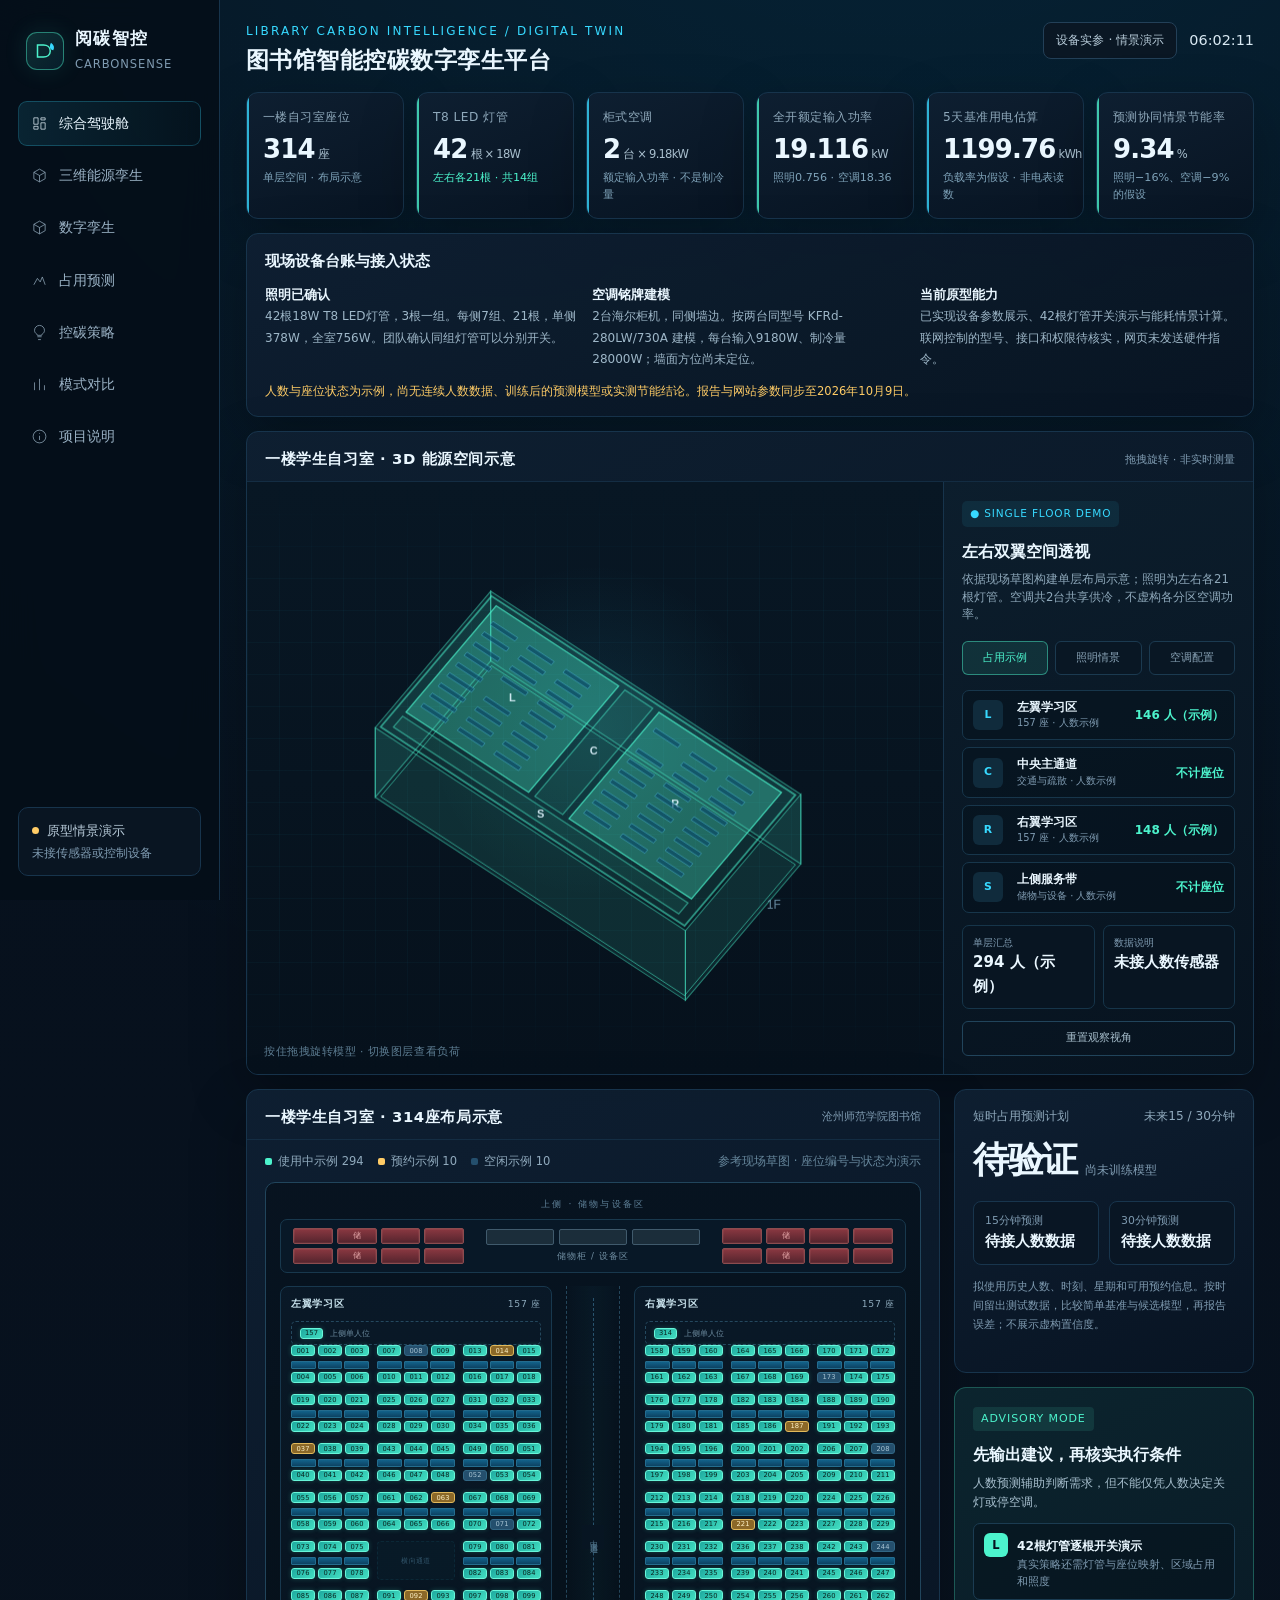
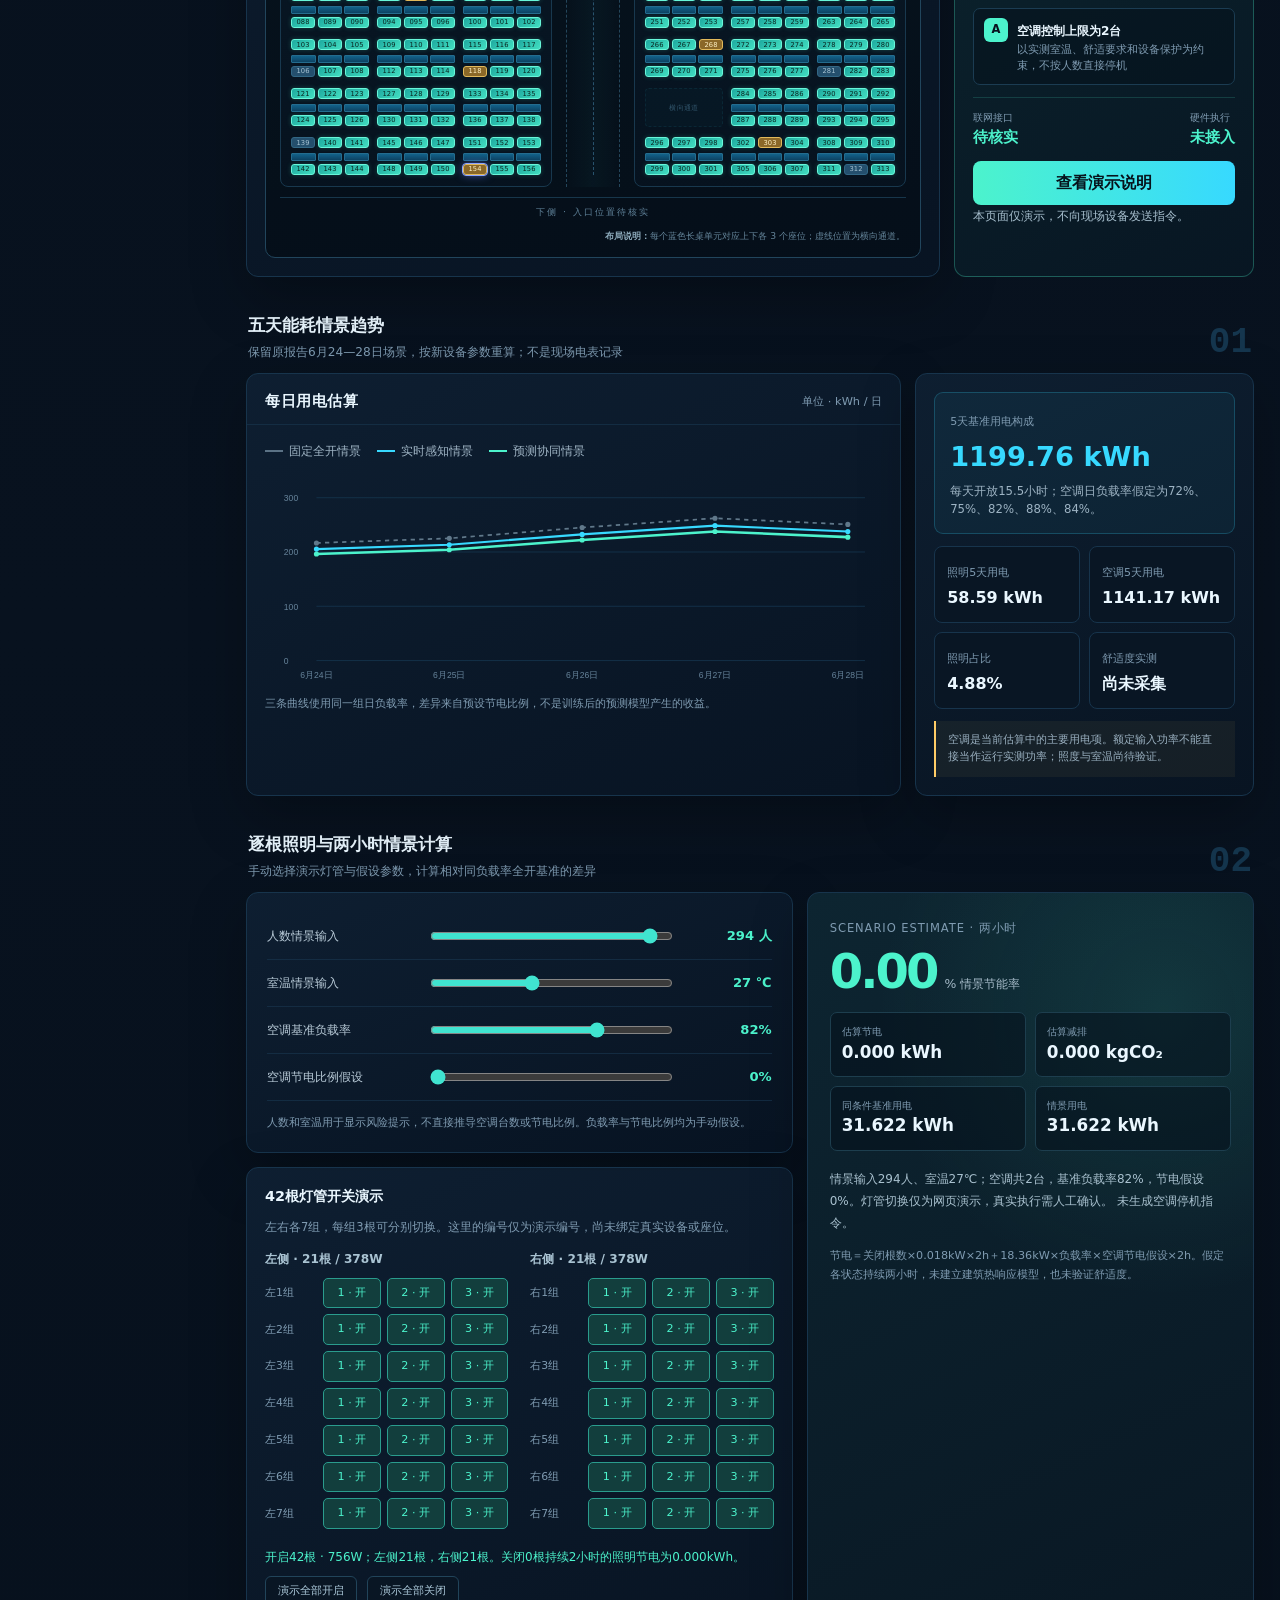
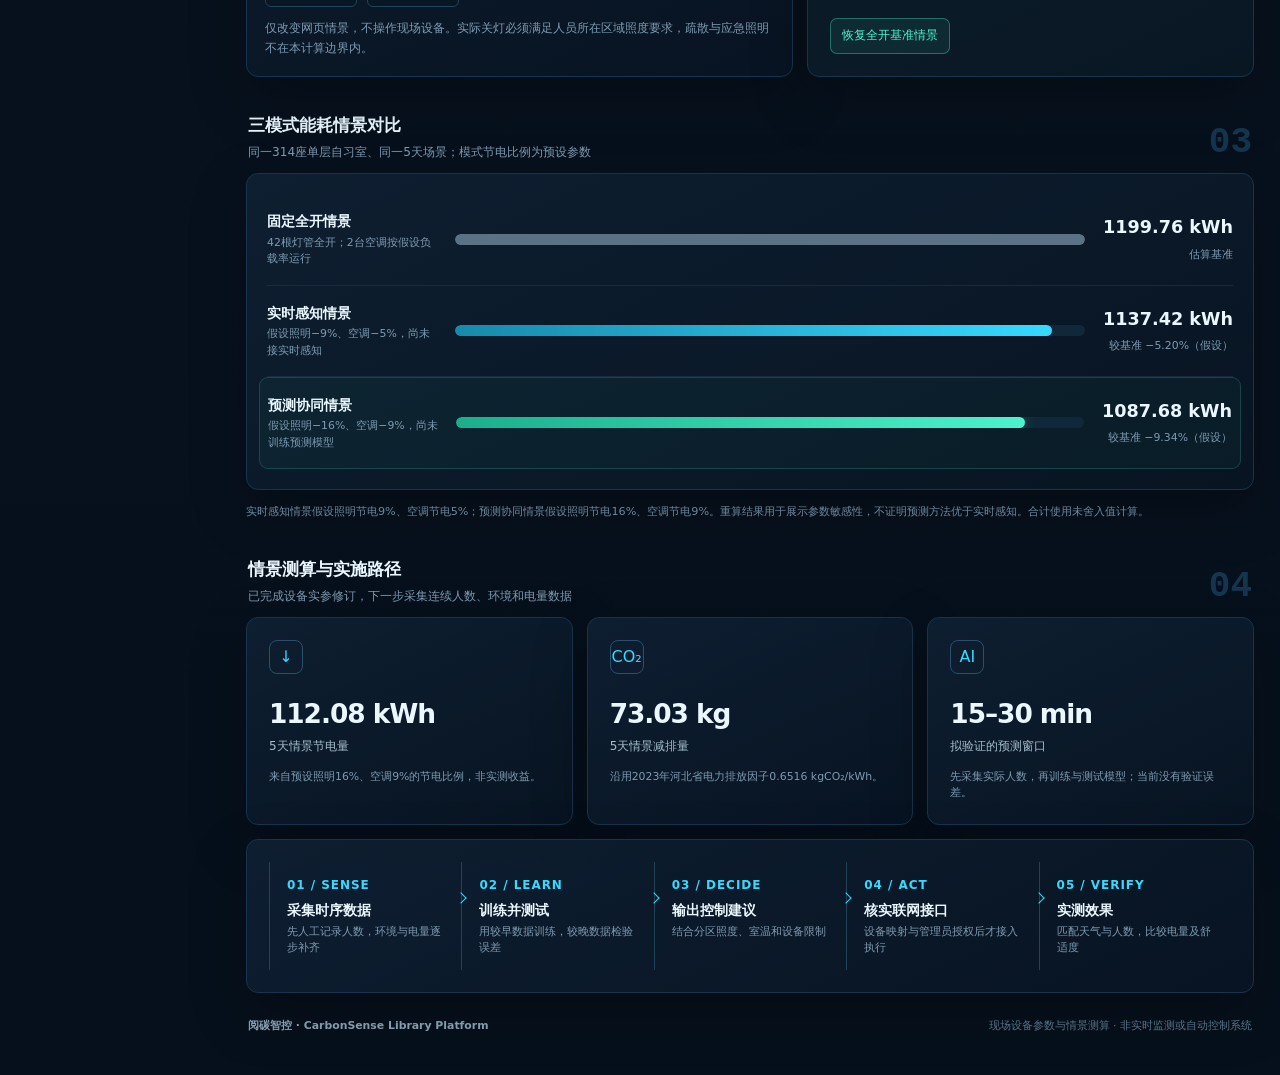
==== index.html @ 80e5a71e "Sync verified equipment facts and honest scenario calculations; remove UI source banners" ====
<!doctype html>
<html lang="zh-CN">
<head>
  <meta charset="utf-8">
  <meta name="viewport" content="width=device-width, initial-scale=1">
  <meta name="theme-color" content="#07111e">
  <meta name="description" content="阅碳智控：基于占用预测的图书馆智能控碳数字孪生平台。">
  <link rel="icon" type="image/svg+xml" href="data:image/svg+xml,%3Csvg xmlns='http://www.w3.org/2000/svg' viewBox='0 0 64 64'%3E%3Crect width='64' height='64' rx='14' fill='%2307111e'/%3E%3Cpath d='M18 43V22h10c7 0 12 4 12 10s-5 11-12 11H18Zm7-7h3c3 0 5-2 5-4s-2-4-5-4h-3v8Z' fill='%234cf3cc'/%3E%3Cpath d='M41 17c7 4 9 9 6 15-5-1-9-5-6-15Z' fill='%2300b8ff'/%3E%3C/svg%3E">
  <title>阅碳智控 · 图书馆智能控碳数字孪生平台</title>
  <style>
    :root{--bg:#06101c;--panel:#0b1726;--panel2:#0d1d2f;--line:#17344c;--muted:#7f9bb1;--text:#eaf7ff;--cyan:#37d9ff;--mint:#4cf3cc;--amber:#ffcc66;--danger:#ff7889;--shadow:0 20px 55px rgba(0,0,0,.26)}
    *{box-sizing:border-box}html{scroll-behavior:smooth}body{margin:0;background:radial-gradient(circle at 70% -10%,rgba(0,184,255,.13),transparent 32%),linear-gradient(180deg,#06101c,#08121f 52%,#06101c);color:var(--text);font:16px/1.5 Inter,"Microsoft YaHei UI","PingFang SC",system-ui,sans-serif;min-height:100vh}button{font:inherit}.shell{display:grid;grid-template-columns:220px 1fr;min-height:100vh}.sidebar{position:sticky;top:0;height:100vh;padding:26px 18px;border-right:1px solid var(--line);background:rgba(5,14,25,.88);backdrop-filter:blur(18px);z-index:5}.brand{display:flex;align-items:center;gap:11px;padding:0 8px 26px}.brand-mark{width:38px;height:38px;display:grid;place-items:center;border:1px solid rgba(76,243,204,.45);border-radius:11px;background:linear-gradient(135deg,rgba(76,243,204,.14),rgba(55,217,255,.08));box-shadow:0 0 24px rgba(76,243,204,.1)}.brand-mark svg{width:24px}.brand strong{display:block;font-size:1.05rem;letter-spacing:.08em}.brand small{color:var(--muted);font-size:.72rem;letter-spacing:.08em}.nav{display:grid;gap:7px}.nav a{display:flex;align-items:center;gap:11px;padding:11px 12px;border-radius:9px;color:#9bb3c6;text-decoration:none;font-size:.88rem;border:1px solid transparent}.nav a:hover,.nav a.active{color:var(--text);border-color:rgba(55,217,255,.24);background:linear-gradient(90deg,rgba(55,217,255,.11),rgba(55,217,255,.02))}.nav svg{width:17px;height:17px}.side-foot{position:absolute;left:18px;right:18px;bottom:24px;padding:13px;border:1px solid var(--line);border-radius:10px;background:#091522}.status-line{display:flex;align-items:center;gap:8px;color:#b9ccda;font-size:.8rem}.dot{width:7px;height:7px;border-radius:50%;background:var(--mint);box-shadow:0 0 12px var(--mint)}.side-foot small{display:block;color:var(--muted);font-size:.72rem;margin-top:5px}.main{min-width:0;padding:22px 26px 40px}.topbar{display:flex;justify-content:space-between;align-items:flex-start;gap:20px;margin-bottom:18px}.eyebrow{margin:0 0 5px;color:var(--cyan);font-size:.75rem;text-transform:uppercase;letter-spacing:.18em}.topbar h1{font-size:1.45rem;line-height:1.25;margin:0;font-weight:700;letter-spacing:.02em}.top-actions{display:flex;align-items:center;gap:12px}.sim-badge{padding:8px 12px;border:1px solid #234058;border-radius:8px;color:#b7cbd9;font-size:.78rem;background:#0a1724}.clock{font-variant-numeric:tabular-nums;font-size:.9rem;color:#d9e9f3}.kpis{display:grid;grid-template-columns:repeat(6,minmax(130px,1fr));gap:12px;margin-bottom:14px}.card{position:relative;border:1px solid var(--line);background:linear-gradient(155deg,rgba(14,31,49,.98),rgba(8,20,34,.98));border-radius:12px;box-shadow:var(--shadow);overflow:hidden}.kpi{padding:15px 16px 14px;min-height:104px}.kpi:before{content:"";position:absolute;inset:0 auto 0 0;width:2px;background:var(--cyan);opacity:.8}.kpi:nth-child(2n):before{background:var(--mint)}.kpi-label{font-size:.76rem;color:#8fa9bb;letter-spacing:.04em}.kpi-value{font-size:1.62rem;font-weight:700;letter-spacing:-.03em;margin:4px 0 1px;font-variant-numeric:tabular-nums}.kpi-value small{font-size:.72rem;color:#a9bfce;font-weight:500;margin-left:3px}.kpi-trend{font-size:.7rem;color:var(--mint)}.kpi-trend.neutral{color:#7fa3b9}.grid-main{display:grid;grid-template-columns:minmax(0,1.75fr) minmax(300px,.7fr);gap:14px}.panel-head{display:flex;justify-content:space-between;align-items:center;padding:16px 18px 11px;border-bottom:1px solid rgba(23,52,76,.72)}.panel-head h2{font-size:.93rem;margin:0;letter-spacing:.04em}.panel-head span{font-size:.71rem;color:var(--muted)}.twin{min-height:505px}.room-meta{display:flex;gap:14px;padding:13px 18px 2px;color:#90aabd;font-size:.72rem}.legend{display:flex;align-items:center;gap:6px}.legend i{width:7px;height:7px;border-radius:2px;background:var(--mint)}.legend.free i{background:#244f6d}.legend.reserved i{background:var(--amber)}.room{margin:12px 18px 18px;padding:17px;border:1px solid #1b3b55;border-radius:10px;background:linear-gradient(180deg,rgba(6,16,28,.84),rgba(8,23,37,.88));position:relative}.room:after{content:"中央通道";position:absolute;top:50%;left:50%;transform:translate(-50%,-50%) rotate(90deg);font-size:.59rem;letter-spacing:.25em;color:#40627a;background:#07131f;padding:6px 4px}.seats{display:grid;grid-template-columns:repeat(22,minmax(6px,1fr));gap:7px 6px}.seat{aspect-ratio:1.45;border-radius:2px;background:#244f6d;border:1px solid #326785}.seat.occupied{background:linear-gradient(135deg,#26c9ba,#4cf3cc);border-color:#65ffe0;box-shadow:0 0 7px rgba(76,243,204,.3)}.seat.reserved{background:#8b6828;border-color:#e1b95b}.forecast{display:grid;gap:14px}.forecast .card{box-shadow:none}.forecast-block{padding:17px 18px}.forecast-label{display:flex;justify-content:space-between;color:#90aabd;font-size:.76rem}.forecast-value{display:flex;align-items:end;gap:8px;margin:8px 0 14px}.forecast-value strong{font-size:2.25rem;letter-spacing:-.04em}.forecast-value span{color:var(--muted);font-size:.72rem;margin-bottom:8px}.forecast-row{display:grid;grid-template-columns:1fr 1fr;gap:10px}.mini{padding:11px;border-radius:8px;background:#091624;border:1px solid #18354d}.mini small{display:block;color:var(--muted);font-size:.68rem}.mini strong{font-size:1.1rem}.confidence{height:5px;background:#173249;border-radius:20px;overflow:hidden;margin-top:7px}.confidence i{display:block;width:92%;height:100%;background:linear-gradient(90deg,var(--cyan),var(--mint))}.strategy{padding:17px 18px;border-color:rgba(76,243,204,.28);background:linear-gradient(150deg,rgba(12,38,47,.96),rgba(8,23,35,.96))}.strategy-tag{display:inline-flex;padding:4px 8px;border-radius:4px;background:rgba(76,243,204,.1);color:var(--mint);font-size:.69rem;letter-spacing:.08em}.strategy h3{font-size:1.02rem;margin:12px 0 6px}.strategy p{font-size:.78rem;color:#a7bfce;margin:0 0 12px}.actions{display:grid;gap:8px}.action{display:flex;gap:9px;align-items:flex-start;padding:9px 10px;border:1px solid #1b3c52;border-radius:7px;background:rgba(4,16,27,.5)}.action b{font-size:.76rem}.action small{display:block;color:var(--muted);font-size:.68rem}.action-icon{display:grid;place-items:center;flex:0 0 24px;height:24px;border-radius:6px;color:#07111e;background:var(--mint);font-size:.72rem;font-weight:800}.saving{display:flex;justify-content:space-between;margin-top:12px;padding-top:12px;border-top:1px solid rgba(76,243,204,.16)}.saving div span{display:block;color:var(--muted);font-size:.65rem}.saving strong{font-size:.95rem;color:var(--mint)}.demo-btn{width:100%;margin-top:12px;padding:10px 12px;border:0;border-radius:8px;color:#06131c;font-weight:700;background:linear-gradient(90deg,var(--mint),var(--cyan));cursor:pointer}.demo-btn:hover{filter:brightness(1.08)}.pulse{animation:pulse 1s ease}@keyframes pulse{50%{box-shadow:0 0 30px rgba(76,243,204,.28)}}@media(max-width:1180px){.kpis{grid-template-columns:repeat(3,1fr)}.grid-main{grid-template-columns:1fr}.forecast{grid-template-columns:1fr 1fr}.forecast .strategy{grid-column:1/-1}}@media(max-width:760px){.shell{display:block}.sidebar{position:static;height:auto;padding:16px;border-right:0;border-bottom:1px solid var(--line)}.brand{padding-bottom:12px}.nav{display:flex;overflow:auto;scrollbar-width:none}.nav::-webkit-scrollbar{display:none}.nav a{white-space:nowrap}.side-foot{display:none}.main{padding:18px 14px 30px}.topbar{display:block}.top-actions{margin-top:12px}.kpis{grid-template-columns:repeat(2,1fr)}.grid-main{display:block}.forecast{margin-top:14px;display:grid;grid-template-columns:1fr}.forecast .strategy{grid-column:auto}.room{padding:10px;margin-inline:12px}.seats{gap:5px 4px}.seat{border-radius:1px}.topbar h1{font-size:1.15rem}.kpi-value{font-size:1.38rem}}
    .section{scroll-margin-top:18px;margin-top:14px}.section-title{display:flex;justify-content:space-between;align-items:end;gap:20px;padding:22px 2px 12px}.section-title h2{margin:0;font-size:1.08rem}.section-title p{margin:4px 0 0;color:var(--muted);font-size:.76rem}.section-index{font:700 2.25rem/1 ui-monospace,SFMono-Regular,Consolas,monospace;color:#15364e}
    .analytics{display:grid;grid-template-columns:minmax(0,1.45fr) minmax(300px,.75fr);gap:14px}.chart-card{min-height:360px}.chart-wrap{padding:18px}.chart-legend{display:flex;flex-wrap:wrap;gap:16px;margin-bottom:12px;color:#9fb4c4;font-size:.72rem}.chart-legend span{display:flex;align-items:center;gap:6px}.chart-legend i{width:18px;height:2px;background:#5b7285}.chart-legend .l2{background:var(--cyan)}.chart-legend .l3{background:var(--mint)}.energy-chart{width:100%;height:auto;display:block}.energy-chart text{font:10px Inter,"Microsoft YaHei UI",sans-serif;fill:#66839a}.energy-chart .grid{stroke:#15344d;stroke-width:1}.energy-chart .baseline{fill:none;stroke:#60788a;stroke-width:2;stroke-dasharray:5 5}.energy-chart .realtime{fill:none;stroke:var(--cyan);stroke-width:2.5}.energy-chart .predictive{fill:none;stroke:var(--mint);stroke-width:3}.energy-chart .area{fill:url(#areaGradient)}
    .insights{padding:18px;display:grid;gap:12px}.insight-top{padding:15px;border:1px solid rgba(55,217,255,.22);border-radius:9px;background:rgba(55,217,255,.055)}.insight-top small,.metric-stack small{color:var(--muted);font-size:.69rem}.insight-top strong{display:block;margin:5px 0;font-size:1.7rem;color:var(--cyan)}.insight-top p{margin:0;color:#9eb4c4;font-size:.73rem}.metric-stack{display:grid;grid-template-columns:1fr 1fr;gap:9px}.metric-stack div{padding:12px;border:1px solid var(--line);border-radius:8px;background:#091624}.metric-stack strong{display:block;font-size:1rem;margin-top:3px}.note{padding:11px 12px;border-left:2px solid var(--amber);color:#99afbf;background:rgba(255,204,102,.05);font-size:.7rem}
    .sim-layout{display:grid;grid-template-columns:minmax(0,1.1fr) minmax(290px,.9fr);gap:14px}.controls{padding:20px}.control{display:grid;grid-template-columns:145px 1fr 70px;align-items:center;gap:16px;padding:13px 0;border-bottom:1px solid rgba(23,52,76,.7)}.control:last-child{border-bottom:0}.control label{font-size:.78rem;color:#b8cad7}.control output{text-align:right;color:var(--mint);font-weight:700;font-size:.82rem;font-variant-numeric:tabular-nums}.control input[type=range]{width:100%;accent-color:#40e4d0}.sim-result{padding:22px;display:flex;flex-direction:column;justify-content:space-between;background:radial-gradient(circle at 80% 15%,rgba(76,243,204,.1),transparent 38%),linear-gradient(155deg,#0d2531,#091723)}.sim-result .label{font-size:.72rem;color:var(--muted);letter-spacing:.08em}.sim-score{display:flex;align-items:baseline;gap:8px;margin:8px 0}.sim-score strong{font-size:3.15rem;line-height:1;color:var(--mint);letter-spacing:-.06em}.sim-score span{color:#a6bbc9;font-size:.78rem}.result-grid{display:grid;grid-template-columns:1fr 1fr;gap:9px;margin:17px 0}.result-grid div{padding:11px;border-radius:7px;background:rgba(4,15,26,.55);border:1px solid #1d3e4e}.result-grid small{display:block;color:var(--muted);font-size:.65rem}.result-grid b{font-size:1.05rem}.sim-advice{font-size:.75rem;color:#a9c1cf;margin:0}.scenario-btn{align-self:flex-start;border:1px solid rgba(76,243,204,.35);color:var(--mint);background:rgba(76,243,204,.07);border-radius:7px;padding:8px 11px;cursor:pointer;font-size:.74rem}.scenario-btn:hover{background:rgba(76,243,204,.13)}
    .compare-card{padding:20px}.mode{display:grid;grid-template-columns:170px 1fr 130px;align-items:center;gap:18px;padding:17px 0;border-bottom:1px solid rgba(23,52,76,.72)}.mode:last-child{border-bottom:0}.mode h3{margin:0;font-size:.86rem}.mode p{margin:3px 0 0;color:var(--muted);font-size:.68rem}.bar{height:11px;border-radius:20px;background:#10283a;overflow:hidden}.bar i{display:block;height:100%;border-radius:inherit;background:#5b7285}.mode:nth-child(2) .bar i{background:linear-gradient(90deg,#178aab,var(--cyan))}.mode:nth-child(3) .bar i{background:linear-gradient(90deg,#1bae8d,var(--mint));box-shadow:0 0 14px rgba(76,243,204,.25)}.mode-value{text-align:right;font-variant-numeric:tabular-nums}.mode-value strong{display:block;font-size:1.1rem}.mode-value span{color:var(--muted);font-size:.68rem}.mode.best{margin-inline:-8px;padding-inline:8px;border:1px solid rgba(76,243,204,.18);border-radius:9px;background:rgba(76,243,204,.035)}.best-tag{color:var(--mint)!important}
    .impact{display:grid;grid-template-columns:repeat(3,1fr);gap:14px}.impact-card{padding:22px;min-height:166px}.impact-icon{width:34px;height:34px;border:1px solid #28506a;border-radius:8px;display:grid;place-items:center;color:var(--cyan);margin-bottom:20px}.impact-card strong{display:block;font-size:1.65rem;letter-spacing:-.04em}.impact-card span{display:block;margin-top:3px;color:#a6bdcc;font-size:.75rem}.impact-card p{margin:14px 0 0;color:var(--muted);font-size:.68rem}.flow{display:grid;grid-template-columns:repeat(5,1fr);gap:0;padding:22px}.flow-step{position:relative;padding:14px 17px;border-left:1px solid #21435a}.flow-step:after{content:"";position:absolute;right:-4px;top:32px;width:7px;height:7px;border-top:1px solid var(--cyan);border-right:1px solid var(--cyan);transform:rotate(45deg);z-index:2}.flow-step:last-child:after{display:none}.flow-step b{display:block;font-size:.75rem;color:var(--cyan);letter-spacing:.08em}.flow-step strong{display:block;margin:6px 0 4px;font-size:.86rem}.flow-step p{margin:0;color:var(--muted);font-size:.67rem}.footer{display:flex;justify-content:space-between;gap:20px;padding:25px 2px 0;color:#607c91;font-size:.68rem}.footer strong{color:#8fa9bb}
    @media(max-width:1180px){.analytics{grid-template-columns:1fr}.sim-layout{grid-template-columns:1fr}.impact{grid-template-columns:1fr 1fr}.flow{grid-template-columns:1fr 1fr 1fr}.flow-step:after{display:none}}
    @media(max-width:760px){.analytics,.sim-layout{display:block}.analytics>*+*,.sim-layout>*+*{margin-top:14px}.control{grid-template-columns:1fr 62px;gap:7px}.control input{grid-column:1/-1;grid-row:2}.mode{grid-template-columns:1fr}.mode-value{text-align:left}.impact{grid-template-columns:1fr}.flow{grid-template-columns:1fr;padding:8px 18px}.flow-step{border-left:0;border-bottom:1px solid var(--line)}.section-title{align-items:flex-start}.section-index{font-size:1.7rem}.footer{display:block}.footer span{display:block;margin-top:6px}}
    .building3d{scroll-margin-top:18px;margin-bottom:14px}.building-layout{display:grid;grid-template-columns:minmax(0,1.55fr) minmax(310px,.68fr);min-height:470px}.canvas-wrap{position:relative;min-height:470px;background:radial-gradient(circle at 50% 42%,rgba(55,217,255,.1),transparent 34%),linear-gradient(180deg,#081724,#06111c);overflow:hidden}.canvas-wrap:before{content:"";position:absolute;inset:0;background-image:linear-gradient(rgba(55,217,255,.035) 1px,transparent 1px),linear-gradient(90deg,rgba(55,217,255,.035) 1px,transparent 1px);background-size:32px 32px;mask-image:linear-gradient(to bottom,transparent,black 20%,black 80%,transparent)}#buildingCanvas{position:absolute;inset:0;width:100%;height:100%;cursor:grab;touch-action:none}#buildingCanvas:active{cursor:grabbing}.canvas-hint{position:absolute;left:17px;bottom:14px;color:#5e7e93;font-size:.66rem;letter-spacing:.05em}.twin-side{padding:18px;border-left:1px solid var(--line);background:linear-gradient(160deg,rgba(12,30,45,.96),rgba(7,19,31,.96))}.upstream-tag{display:inline-flex;align-items:center;gap:7px;padding:5px 8px;border-radius:5px;background:rgba(55,217,255,.08);color:var(--cyan);font-size:.66rem;letter-spacing:.08em}.twin-side h3{margin:13px 0 6px;font-size:1.03rem}.twin-side>p{margin:0 0 17px;color:#8ea8ba;font-size:.73rem}.layer-tabs{display:grid;grid-template-columns:repeat(3,1fr);gap:7px}.layer-btn{padding:8px 4px;border:1px solid #1b3a50;border-radius:6px;background:#091724;color:#88a2b5;cursor:pointer;font-size:.68rem}.layer-btn.active{border-color:rgba(76,243,204,.46);background:rgba(76,243,204,.1);color:var(--mint)}.zone-list{display:grid;gap:7px;margin-top:15px}.zone{display:grid;grid-template-columns:35px 1fr auto;align-items:center;gap:9px;padding:8px 10px;border:1px solid #17364b;border-radius:7px;background:rgba(4,15,25,.42)}.zone-code{display:grid;place-items:center;width:30px;height:30px;border-radius:6px;background:#102b3c;color:var(--cyan);font-size:.68rem;font-weight:800}.zone b{display:block;font-size:.73rem}.zone small{display:block;color:var(--muted);font-size:.62rem}.zone-value{color:var(--mint);font-size:.75rem;font-weight:700}.twin-summary{display:grid;grid-template-columns:1fr 1fr;gap:8px;margin-top:12px}.twin-summary div{padding:10px;border-radius:7px;background:#081522;border:1px solid #16354a}.twin-summary small{display:block;color:var(--muted);font-size:.61rem}.twin-summary strong{font-size:.94rem}.view-reset{width:100%;margin-top:12px;padding:8px;border:1px solid #21445b;border-radius:6px;background:transparent;color:#a6bdcb;cursor:pointer;font-size:.68rem}.view-reset:hover{border-color:var(--cyan);color:var(--cyan)}
    @media(max-width:980px){.building-layout{grid-template-columns:1fr}.twin-side{border-left:0;border-top:1px solid var(--line)}.canvas-wrap{min-height:390px}}
    @media(max-width:760px){.source-note{display:block}.source-note a{display:block;margin-top:5px}.canvas-wrap{min-height:300px}.layer-tabs{grid-template-columns:repeat(3,1fr)}.building-layout{min-height:0}.twin-side{padding:15px}.zone{padding:7px 9px}}
    .twin{min-height:720px}.room-meta{flex-wrap:wrap;align-items:center}.layout-source{margin-left:auto;color:#66869b}.room.floor-plan{margin-top:10px;padding:14px;overflow-x:auto;background:linear-gradient(180deg,rgba(7,19,31,.96),rgba(5,15,25,.98));border-color:#21455c}.room.floor-plan:after{content:none}.plan-shell{min-width:620px}.plan-north,.plan-south{text-align:center;color:#5f8198;font-size:.58rem;letter-spacing:.22em}.service-strip{display:grid;grid-template-columns:1fr 1.25fr 1fr;gap:22px;align-items:center;margin:8px 0 13px;padding:8px 12px;border:1px solid #18384d;border-radius:7px;background:rgba(9,27,42,.72)}.locker-bank{display:grid;grid-template-columns:repeat(4,1fr);gap:4px}.locker{height:16px;border:1px solid #8b4c4f;border-radius:2px;background:linear-gradient(180deg,#8a3841,#54242d);box-shadow:inset 0 0 0 1px rgba(255,157,157,.08)}.locker:nth-child(2),.locker:nth-child(6){position:relative}.locker:nth-child(2):after,.locker:nth-child(6):after{content:"储";position:absolute;inset:0;display:grid;place-items:center;color:#e6a7a9;font-size:.48rem}.service-core{display:grid;grid-template-columns:repeat(3,1fr);gap:5px}.service-core span{height:16px;border:1px solid #405a6c;border-radius:2px;background:#1b2d3a}.service-label{grid-column:1/-1;text-align:center;color:#718fa3;font-size:.54rem;letter-spacing:.12em}.seat-plan{display:grid;grid-template-columns:minmax(0,1fr) 54px minmax(0,1fr);gap:14px;align-items:stretch}.wing{padding:10px;border:1px solid #18384e;border-radius:8px;background:linear-gradient(180deg,rgba(10,27,42,.72),rgba(7,20,33,.72))}.wing-label{display:flex;justify-content:space-between;gap:8px;margin-bottom:9px;color:#8eabbd;font-size:.58rem;letter-spacing:.08em}.wing-label b{color:#c9e3ed;font-size:.62rem}.table-grid{display:grid;grid-template-columns:repeat(3,minmax(42px,1fr));gap:10px 8px}.table-cluster{display:grid;grid-template-rows:auto 8px auto;gap:3px;min-height:39px}.table-cluster.gap{border:1px dashed rgba(55,217,255,.08);border-radius:4px;background:rgba(55,217,255,.018)}.table-cluster.gap:after{content:"横向通道";display:grid;place-items:center;grid-row:1/-1;color:#31546a;font-size:.42rem;letter-spacing:.05em}.seat-row{display:grid;grid-template-columns:repeat(3,1fr);gap:3px}.seat{display:grid;place-items:center;min-width:0;height:11px;aspect-ratio:auto;border-radius:3px;background:#244f6d;border:1px solid #326785;color:#a8c4d4;font-size:.42rem;line-height:1;font-variant-numeric:tabular-nums}.seat.occupied{background:linear-gradient(135deg,#1ea99f,#42dec1);border-color:#68f6d9;color:#08251f;box-shadow:0 0 5px rgba(76,243,204,.22)}.seat.reserved{background:#8b6828;border-color:#e1b95b;color:#fff2c6}.seat.selected{outline:1px solid #8ba3ff;box-shadow:0 0 8px rgba(111,134,255,.65)}.desk-row{display:grid;grid-template-columns:repeat(3,1fr);gap:2px}.desk-row i{display:block;border:1px solid #246c8e;background:linear-gradient(180deg,#12628a,#0d4262);border-radius:1px}.solo-seat{display:flex;align-items:center;gap:7px;padding:5px 8px;border:1px dashed #24485e;border-radius:5px;color:#6e8da1;font-size:.52rem}.solo-seat .seat{width:23px;flex:0 0 23px}.central-aisle{position:relative;display:flex;align-items:center;justify-content:center;border-inline:1px dashed #24465b;background:linear-gradient(90deg,transparent,rgba(55,217,255,.03),transparent);overflow:hidden}.central-aisle:before{content:"";position:absolute;top:12px;bottom:12px;left:50%;border-left:1px dashed #28536d}.central-aisle span{position:relative;z-index:1;padding:8px 5px;background:#071522;color:#4d7188;font-size:.5rem;letter-spacing:.2em;writing-mode:vertical-rl}.plan-south{margin-top:10px;padding-top:7px;border-top:1px solid #17364b}.plan-note{margin:10px 1px 0;color:#648499;font-size:.58rem;text-align:right}.plan-note b{color:#8eacbd;font-weight:600}
    @media(max-width:760px){.twin{min-height:0}.room-meta{padding-inline:14px}.layout-source{width:100%;margin-left:0}.room.floor-plan{padding:9px;margin-inline:10px}.plan-shell{min-width:540px}.seat-plan{grid-template-columns:minmax(0,1fr) 42px minmax(0,1fr);gap:9px}.wing{padding:7px}.table-grid{gap:7px 5px}.seat{height:9px;font-size:0}.service-strip{gap:14px}.plan-note{text-align:left}.room.floor-plan:after{content:"横向滑动查看完整平面";display:block;position:sticky;left:0;top:auto;transform:none;margin-top:7px;padding:0;background:none;color:#527188;font-size:.54rem;letter-spacing:normal}}
  </style>
  <style>
    .evidence{padding:16px 18px;margin-bottom:14px}.evidence h2{margin:0 0 10px;font-size:.95rem}.equipment-grid{display:grid;grid-template-columns:repeat(3,1fr);gap:12px}.equipment-grid p{margin:0;color:#9eb7c8;font-size:.75rem;line-height:1.8}.equipment-grid b{display:block;color:var(--text);font-size:.82rem}.evidence-note{margin:12px 0 0;color:var(--amber);font-size:.72rem}.lamp-panel{padding:18px;margin-top:14px}.lamp-panel h3{margin:0;font-size:.9rem}.lamp-panel>p{color:var(--muted);font-size:.72rem}.lamp-wings{display:grid;grid-template-columns:1fr 1fr;gap:22px;margin-top:14px}.lamp-wing h4{margin:0 0 9px;font-size:.76rem;color:#a9c3d2}.lamp-group{display:grid;grid-template-columns:52px repeat(3,1fr);gap:6px;margin:6px 0;align-items:center}.lamp-group span{font-size:.68rem;color:var(--muted)}.lamp-toggle{border:1px solid #2a9c8d;border-radius:5px;padding:6px 4px;background:#123e3d;color:var(--mint);font-size:.7rem;cursor:pointer}.lamp-toggle.off{background:#091622;color:#738b9d;border-color:#254257}.lamp-toggle:focus-visible,button:focus-visible{outline:2px solid var(--amber);outline-offset:3px}.lamp-summary{margin-top:13px;color:var(--mint);font-size:.75rem}.lamp-tools{display:flex;gap:10px;margin-top:10px}.lamp-tools button{padding:6px 12px;border-radius:6px;border:1px solid #21445a;background:#091624;color:#adcadb;cursor:pointer;font-size:.7rem}.control{grid-template-columns:145px 1fr 85px}.sim-score strong{font-size:3rem}.sim-advice{line-height:1.85}.caption-note{color:var(--muted);font-size:.7rem;line-height:1.7;margin:12px 0 0}.mini strong{font-size:.92rem}.status-line .dot{background:var(--amber);box-shadow:none}@media(max-width:760px){.equipment-grid{grid-template-columns:1fr}.control{grid-template-columns:1fr 85px}.lamp-wings{grid-template-columns:1fr}.kpi-value{font-size:1.3rem}}
  </style>
</head>
<body>
  <div class="shell">
    <aside class="sidebar">
      <div class="brand"><div class="brand-mark"><svg viewBox="0 0 32 32" fill="none"><path d="M6 24V8h8c5 0 9 3 9 8s-4 8-9 8H6Z" stroke="#4cf3cc" stroke-width="2"/><path d="M12 8v16M24 5c4 3 5 6 3 10-4-1-6-4-3-10Z" fill="#37d9ff"/></svg></div><div><strong>阅碳智控</strong><small>CARBONSENSE</small></div></div>
      <nav class="nav">
        <a class="active" href="#cockpit"><svg viewBox="0 0 24 24" fill="none" stroke="currentColor"><path d="M4 13h6V4H4v9Zm0 7h6v-4H4v4Zm10 0h6v-9h-6v9Zm0-13h6V4h-6v3Z"/></svg>综合驾驶舱</a>
        <a href="#buildingTwin"><svg viewBox="0 0 24 24" fill="none" stroke="currentColor"><path d="m12 3 8 4.5v9L12 21l-8-4.5v-9L12 3Z"/><path d="m4 7.5 8 4.5 8-4.5M12 12v9"/></svg>三维能源孪生</a>
        <a href="#twin"><svg viewBox="0 0 24 24" fill="none" stroke="currentColor"><path d="m12 3 8 4.5v9L12 21l-8-4.5v-9L12 3Z"/><path d="m4 7.5 8 4.5 8-4.5M12 12v9"/></svg>数字孪生</a>
        <a href="#prediction"><svg viewBox="0 0 24 24" fill="none" stroke="currentColor"><path d="M4 18 9 9l4 5 3-7 4 11"/></svg>占用预测</a>
        <a href="#strategy"><svg viewBox="0 0 24 24" fill="none" stroke="currentColor"><path d="M9 18h6M10 22h4M8 14c-2-1-3-3-3-5a7 7 0 0 1 14 0c0 2-1 4-3 5-1 1-1 2-1 2H9s0-1-1-2Z"/></svg>控碳策略</a>
        <a href="#compare"><svg viewBox="0 0 24 24" fill="none" stroke="currentColor"><path d="M5 20V9m7 11V4m7 16v-7"/></svg>模式对比</a>
        <a href="#about"><svg viewBox="0 0 24 24" fill="none" stroke="currentColor"><circle cx="12" cy="12" r="9"/><path d="M12 11v6m0-10v1"/></svg>项目说明</a>
      </nav>
      <div class="side-foot"><div class="status-line"><i class="dot"></i>原型情景演示</div><small>未接传感器或控制设备</small></div>
    </aside>
    <main class="main" id="cockpit">
      <header class="topbar"><div><p class="eyebrow">Library carbon intelligence / digital twin</p><h1>图书馆智能控碳数字孪生平台</h1></div><div class="top-actions"><span class="sim-badge">设备实参 · 情景演示</span><span class="clock" id="clock">--:--:--</span></div></header>
      <section class="kpis" aria-label="设备台账与情景估算指标">
        <article class="card kpi"><div class="kpi-label">一楼自习室座位</div><div class="kpi-value">314<small>座</small></div><div class="kpi-trend neutral">单层空间 · 布局示意</div></article>
        <article class="card kpi"><div class="kpi-label">T8 LED 灯管</div><div class="kpi-value">42<small>根 × 18W</small></div><div class="kpi-trend">左右各21根 · 共14组</div></article>
        <article class="card kpi"><div class="kpi-label">柜式空调</div><div class="kpi-value">2<small>台 × 9.18kW</small></div><div class="kpi-trend neutral">额定输入功率 · 不是制冷量</div></article>
        <article class="card kpi"><div class="kpi-label">全开额定输入功率</div><div class="kpi-value"><span id="ratedPower">19.116</span><small>kW</small></div><div class="kpi-trend neutral">照明0.756 · 空调18.36</div></article>
        <article class="card kpi"><div class="kpi-label">5天基准用电估算</div><div class="kpi-value"><span id="baselineKwh">1199.76</span><small>kWh</small></div><div class="kpi-trend neutral">负载率为假设 · 非电表读数</div></article>
        <article class="card kpi"><div class="kpi-label">预测协同情景节能率</div><div class="kpi-value"><span id="studySavingPct">9.34</span><small>%</small></div><div class="kpi-trend neutral">照明−16%、空调−9%的假设</div></article>
      </section>
      <section class="card evidence" aria-labelledby="equipmentHeading"><h2 id="equipmentHeading">现场设备台账与接入状态</h2><div class="equipment-grid"><p><b>照明已确认</b>42根18W T8 LED灯管，3根一组。每侧7组、21根，单侧378W，全室756W。团队确认同组灯管可以分别开关。</p><p><b>空调铭牌建模</b>2台海尔柜机，同侧墙边。按两台同型号 KFRd-280LW/730A 建模，每台输入9180W、制冷量28000W；墙面方位尚未定位。</p><p><b>当前原型能力</b>已实现设备参数展示、42根灯管开关演示与能耗情景计算。联网控制的型号、接口和权限待核实，网页未发送硬件指令。</p></div><p class="evidence-note">人数与座位状态为示例，尚无连续人数数据、训练后的预测模型或实测节能结论。报告与网站参数同步至2026年10月9日。</p></section>
      <section class="card building3d" id="buildingTwin" aria-labelledby="buildingHeading">
        <div class="panel-head"><h2 id="buildingHeading">一楼学生自习室 · 3D 能源空间示意</h2><span>拖拽旋转 · 非实时测量</span></div>
        <div class="building-layout">
          <div class="canvas-wrap"><canvas id="buildingCanvas" width="900" height="500" aria-label="可旋转的单层图书馆能源模型"></canvas><span class="canvas-hint">按住拖拽旋转模型 · 切换图层查看负荷</span></div>
          <aside class="twin-side"><span class="upstream-tag">● SINGLE FLOOR DEMO</span><h3>左右双翼空间透视</h3><p>依据现场草图构建单层布局示意；照明为左右各21根灯管。空调共2台共享供冷，不虚构各分区空调功率。</p><div class="layer-tabs" role="tablist" aria-label="能源图层"><button class="layer-btn active" role="tab" data-layer="occupancy" aria-selected="true">占用示例</button><button class="layer-btn" role="tab" data-layer="lighting" aria-selected="false">照明情景</button><button class="layer-btn" role="tab" data-layer="hvac" aria-selected="false">空调配置</button></div><div class="zone-list" id="zoneList" aria-live="polite"></div><div class="twin-summary"><div><small>单层汇总</small><strong id="modelLoad">294 人（示例）</strong></div><div><small>数据说明</small><strong id="modelPotential">未接人数传感器</strong></div></div><button class="view-reset" id="resetView">重置观察视角</button></aside>
        </div>
      </section>
      <section class="grid-main">
        <article class="card twin" id="twin">
          <div class="panel-head"><h2>一楼学生自习室 · 314座布局示意</h2><span>沧州师范学院图书馆</span></div>
          <div class="room-meta"><span class="legend"><i></i>使用中示例 294</span><span class="legend reserved"><i></i>预约示例 10</span><span class="legend free"><i></i>空闲示例 10</span><span class="layout-source">参考现场草图 · 座位编号与状态为演示</span></div>
<div class="room floor-plan" aria-label="一楼学生自习室314个座位的布局示意图"><div class="plan-shell"><div class="plan-north">上侧 · 储物与设备区</div><div class="service-strip"><div class="locker-bank" aria-label="左侧储物柜"><span class="locker"></span><span class="locker"></span><span class="locker"></span><span class="locker"></span><span class="locker"></span><span class="locker"></span><span class="locker"></span><span class="locker"></span></div><div class="service-core" aria-label="设备区"><span></span><span></span><span></span><small class="service-label">储物柜 / 设备区</small></div><div class="locker-bank" aria-label="右侧储物柜"><span class="locker"></span><span class="locker"></span><span class="locker"></span><span class="locker"></span><span class="locker"></span><span class="locker"></span><span class="locker"></span><span class="locker"></span></div></div><div class="seat-plan"><section class="wing" aria-label="左翼学习区"><div class="wing-label"><b>左翼学习区</b><span>157 座</span></div><div class="solo-seat"><span id="leftSolo"></span><span>上侧单人位</span></div><div class="table-grid" id="leftWing"></div></section><div class="central-aisle" aria-label="中央主通道"><span>中央主通道</span></div><section class="wing" aria-label="右翼学习区"><div class="wing-label"><b>右翼学习区</b><span>157 座</span></div><div class="solo-seat"><span id="rightSolo"></span><span>上侧单人位</span></div><div class="table-grid" id="rightWing"></div></section></div><div class="plan-south">下侧 · 入口位置待核实</div><p class="plan-note"><b>布局说明：</b>每个蓝色长桌单元对应上下各 3 个座位；虚线位置为横向通道。</p></div></div>
        </article>
        <aside class="forecast" id="prediction">
          <article class="card forecast-block"><div class="forecast-label"><span>短时占用预测计划</span><span>未来15 / 30分钟</span></div><div class="forecast-value"><strong>待验证</strong><span>尚未训练模型</span></div><div class="forecast-row"><div class="mini"><small>15分钟预测</small><strong>待接人数数据</strong></div><div class="mini"><small>30分钟预测</small><strong>待接人数数据</strong></div></div><p class="caption-note">拟使用历史人数、时刻、星期和可用预约信息。按时间留出测试数据，比较简单基准与候选模型，再报告误差；不展示虚构置信度。</p></article>
          <article class="card strategy" id="aiStrategyCard"><span class="strategy-tag">ADVISORY MODE</span><h3>先输出建议，再核实执行条件</h3><p>人数预测辅助判断需求，但不能仅凭人数决定关灯或停空调。</p><div class="actions"><div class="action"><span class="action-icon">L</span><div><b>42根灯管逐根开关演示</b><small>真实策略还需灯管与座位映射、区域占用和照度</small></div></div><div class="action"><span class="action-icon">A</span><div><b>空调控制上限为2台</b><small>以实测室温、舒适要求和设备保护为约束，不按人数直接停机</small></div></div></div><div class="saving"><div><span>联网接口</span><strong>待核实</strong></div><div><span>硬件执行</span><strong>未接入</strong></div></div><button class="demo-btn" id="demoBtn">查看演示说明</button><p class="caption-note" id="demoStatus" role="status">本页面仅演示，不向现场设备发送指令。</p></article>
        </aside>
      </section>
      <section class="section" aria-labelledby="energyHeading">
        <div class="section-title"><div><h2 id="energyHeading">五天能耗情景趋势</h2><p>保留原报告6月24—28日场景，按新设备参数重算；不是现场电表记录</p></div><span class="section-index">01</span></div>
        <div class="analytics">
          <article class="card chart-card"><div class="panel-head"><h2>每日用电估算</h2><span>单位 · kWh / 日</span></div><div class="chart-wrap"><div class="chart-legend"><span><i></i>固定全开情景</span><span><i class="l2"></i>实时感知情景</span><span><i class="l3"></i>预测协同情景</span></div><svg id="energyChart" class="energy-chart" viewBox="0 0 720 245" role="img" aria-label="三种模式的五天用电情景估算"></svg><p class="caption-note">三条曲线使用同一组日负载率，差异来自预设节电比例，不是训练后的预测模型产生的收益。</p></div></article>
          <aside class="card insights"><div class="insight-top"><small>5天基准用电构成</small><strong id="baselineComposition">1199.76 kWh</strong><p>每天开放15.5小时；空调日负载率假定为72%、75%、82%、88%、84%。</p></div><div class="metric-stack"><div><small>照明5天用电</small><strong id="lightingStudyKwh">58.59 kWh</strong></div><div><small>空调5天用电</small><strong id="hvacStudyKwh">1141.17 kWh</strong></div><div><small>照明占比</small><strong id="lightingShare">4.88%</strong></div><div><small>舒适度实测</small><strong>尚未采集</strong></div></div><div class="note">空调是当前估算中的主要用电项。额定输入功率不能直接当作运行实测功率；照度与室温尚待验证。</div></aside>
        </div>
      </section>
      <section class="section" id="strategy" aria-labelledby="strategyHeading">
        <div class="section-title"><div><h2 id="strategyHeading">逐根照明与两小时情景计算</h2><p>手动选择演示灯管与假设参数，计算相对同负载率全开基准的差异</p></div><span class="section-index">02</span></div>
        <div class="sim-layout">
          <div><div class="card controls"><div class="control"><label for="people">人数情景输入</label><input id="people" type="range" min="0" max="314" value="294"><output id="peopleOut">294 人</output></div><div class="control"><label for="temperature">室温情景输入</label><input id="temperature" type="range" min="22" max="34" value="27"><output id="temperatureOut">27 ℃</output></div><div class="control"><label for="acLoad">空调基准负载率</label><input id="acLoad" type="range" min="40" max="100" value="82"><output id="acLoadOut">82%</output></div><div class="control"><label for="acSaving">空调节电比例假设</label><input id="acSaving" type="range" min="0" max="15" value="0"><output id="acSavingOut">0%</output></div><p class="caption-note">人数和室温用于显示风险提示，不直接推导空调台数或节电比例。负载率与节电比例均为手动假设。</p></div><section class="card lamp-panel" aria-labelledby="lampHeading"><h3 id="lampHeading">42根灯管开关演示</h3><p>左右各7组，每组3根可分别切换。这里的编号仅为演示编号，尚未绑定真实设备或座位。</p><div class="lamp-wings"><div class="lamp-wing"><h4>左侧 · 21根 / 378W</h4><div id="leftLamps"></div></div><div class="lamp-wing"><h4>右侧 · 21根 / 378W</h4><div id="rightLamps"></div></div></div><div class="lamp-summary" id="lampSummary" aria-live="polite">开启42根 · 756W</div><div class="lamp-tools"><button id="allLampsOn" type="button">演示全部开启</button><button id="allLampsOff" type="button">演示全部关闭</button></div><p class="caption-note">仅改变网页情景，不操作现场设备。实际关灯必须满足人员所在区域照度要求，疏散与应急照明不在本计算边界内。</p></section></div>
          <aside class="card sim-result"><div><span class="label">SCENARIO ESTIMATE · 两小时</span><div class="sim-score"><strong id="savingRate">0.00</strong><span>% 情景节能率</span></div><div class="result-grid"><div><small>估算节电</small><b id="savingKwh">0.000 kWh</b></div><div><small>估算减排</small><b id="carbonKg">0.000 kgCO₂</b></div><div><small>同条件基准用电</small><b id="simBaseKwh">31.622 kWh</b></div><div><small>情景用电</small><b id="simEnergyKwh">31.622 kWh</b></div></div><p class="sim-advice" id="simAdvice"></p><p class="caption-note">节电＝关闭根数×0.018kW×2h＋18.36kW×负载率×空调节电假设×2h。假定各状态持续两小时，未建立建筑热响应模型，也未验证舒适度。</p></div><button class="scenario-btn" id="resetScenario">恢复全开基准情景</button></aside>
        </div>
      </section>
      <section class="section" id="compare" aria-labelledby="compareHeading">
        <div class="section-title"><div><h2 id="compareHeading">三模式能耗情景对比</h2><p>同一314座单层自习室、同一5天场景；模式节电比例为预设参数</p></div><span class="section-index">03</span></div>
        <div class="card compare-card" id="modeComparison"></div><p class="caption-note">实时感知情景假设照明节电9%、空调节电5%；预测协同情景假设照明节电16%、空调节电9%。重算结果用于展示参数敏感性，不证明预测方法优于实时感知。合计使用未舍入值计算。</p>
      </section>
      <section class="section" id="about" aria-labelledby="impactHeading">
        <div class="section-title"><div><h2 id="impactHeading">情景测算与实施路径</h2><p>已完成设备实参修订，下一步采集连续人数、环境和电量数据</p></div><span class="section-index">04</span></div>
        <div class="impact"><article class="card impact-card"><div class="impact-icon">↓</div><strong id="impactSaving">112.08 kWh</strong><span>5天情景节电量</span><p>来自预设照明16%、空调9%的节电比例，非实测收益。</p></article><article class="card impact-card"><div class="impact-icon">CO₂</div><strong id="impactCarbon">73.03 kg</strong><span>5天情景减排量</span><p>沿用2023年河北省电力排放因子0.6516 kgCO₂/kWh。</p></article><article class="card impact-card"><div class="impact-icon">AI</div><strong>15–30 min</strong><span>拟验证的预测窗口</span><p>先采集实际人数，再训练与测试模型；当前没有验证误差。</p></article></div>
        <div class="card flow" style="margin-top:14px"><div class="flow-step"><b>01 / SENSE</b><strong>采集时序数据</strong><p>先人工记录人数，环境与电量逐步补齐</p></div><div class="flow-step"><b>02 / LEARN</b><strong>训练并测试</strong><p>用较早数据训练，较晚数据检验误差</p></div><div class="flow-step"><b>03 / DECIDE</b><strong>输出控制建议</strong><p>结合分区照度、室温和设备限制</p></div><div class="flow-step"><b>04 / ACT</b><strong>核实联网接口</strong><p>设备映射与管理员授权后才接入执行</p></div><div class="flow-step"><b>05 / VERIFY</b><strong>实测效果</strong><p>匹配天气与人数，比较电量及舒适度</p></div></div>
      </section>
      <footer class="footer"><strong>阅碳智控 · CarbonSense Library Platform</strong><span>现场设备参数与情景测算 · 非实时监测或自动控制系统</span></footer>
    </main>
  </div>
  <script src="data/study-model.js"></script>
  <script>
    const reservedSeats=new Set([14,37,63,92,118,154,187,221,268,303]);
    const freeSeats=new Set([8,52,71,106,139,173,208,244,281,312]);
    function createSeat(id){const state=reservedSeats.has(id)?'reserved':freeSeats.has(id)?'free':'occupied',label=state==='reserved'?'已预约':state==='free'?'空闲':'使用中';const seat=document.createElement('span');seat.className=`seat ${state}${id===154?' selected':''}`;seat.textContent=String(id).padStart(3,'0');seat.title=`座位 ${String(id).padStart(3,'0')} · ${label}`;seat.setAttribute('aria-label',seat.title);return seat}
    function createTableCluster(ids){const cluster=document.createElement('div');cluster.className='table-cluster';const top=document.createElement('div');top.className='seat-row';ids.slice(0,3).forEach(id=>top.appendChild(createSeat(id)));const desk=document.createElement('div');desk.className='desk-row';desk.innerHTML='<i></i><i></i><i></i>';const bottom=document.createElement('div');bottom.className='seat-row';ids.slice(3).forEach(id=>bottom.appendChild(createSeat(id)));cluster.append(top,desk,bottom);return cluster}
    function buildWing(targetId,startId,gapIndex,soloId){const grid=document.getElementById(targetId);let nextId=startId;for(let slot=0;slot<27;slot++){if(slot===gapIndex){const gap=document.createElement('div');gap.className='table-cluster gap';gap.setAttribute('aria-hidden','true');grid.appendChild(gap);continue}const ids=Array.from({length:6},()=>nextId++);grid.appendChild(createTableCluster(ids))}document.getElementById(targetId==='leftWing'?'leftSolo':'rightSolo').appendChild(createSeat(soloId))}
    buildWing('leftWing',1,13,157);buildWing('rightWing',158,21,314);
    console.assert(document.querySelectorAll('.seat').length===314,'座位数量应为314');
    const buildingCanvas=document.getElementById('buildingCanvas');const buildingCtx=buildingCanvas.getContext('2d');
    const floorCount=1;
    const zones=[{code:'L',name:'左翼学习区',detail:'157 座'},{code:'C',name:'中央主通道',detail:'交通与疏散'},{code:'R',name:'右翼学习区',detail:'157 座'},{code:'S',name:'上侧服务带',detail:'储物与设备'}];
    const lampStates=Array.from({length:study.facts.lighting.count},()=>true);
    const twinLayers={occupancy:{label:'人数示例',unit:' 人',values:[146,0,148,0],display:['146 人（示例）','不计座位','148 人（示例）','不计座位'],color:[76,243,204],total:'294 人（示例）',potential:'未接人数传感器'},lighting:{label:'开关情景',unit:' kW',values:[.378,0,.378,0],display:['0.378 kW','边界外','0.378 kW','边界外'],color:[55,217,255],total:'0.756 kW',potential:'42根灯管的情景'},hvac:{label:'共用空调',unit:'',values:[1,0,1,0],display:['共享供冷','通道','共享供冷','墙面方位待核实'],color:[255,204,102],total:'18.36 kW（额定）',potential:'2台 · 同侧墙边'}};
    let activeLayer='occupancy',viewYaw=-.64,viewPitch=-.5,dragging=false,lastPoint=null;
    function rgba(rgb,a){return `rgba(${rgb[0]},${rgb[1]},${rgb[2]},${a})`}
    function refreshZoneList(){const layer=twinLayers[activeLayer];document.getElementById('zoneList').innerHTML=zones.map((zone,i)=>`<div class="zone"><span class="zone-code">${zone.code}</span><div><b>${zone.name}</b><small>${zone.detail} · ${layer.label}</small></div><span class="zone-value">${layer.display[i]}</span></div>`).join('');document.getElementById('modelLoad').textContent=layer.total;document.getElementById('modelPotential').textContent=layer.potential}
    function fitBuildingCanvas(){const dpr=Math.min(window.devicePixelRatio||1,2),rect=buildingCanvas.getBoundingClientRect();buildingCanvas.width=Math.max(1,Math.round(rect.width*dpr));buildingCanvas.height=Math.max(1,Math.round(rect.height*dpr));buildingCtx.setTransform(dpr,0,0,dpr,0,0);drawBuilding()}
    function project3d(point,w,h){let x=point[0]-1,y=point[1]-.5,z=point[2]-.375;const cy=Math.cos(viewYaw),sy=Math.sin(viewYaw),cp=Math.cos(viewPitch),sp=Math.sin(viewPitch);const x1=x*cy-y*sy,y1=x*sy+y*cy;const y2=y1*cp-z*sp,depth=y1*sp+z*cp;const scale=Math.min(w/3.6,h/2.35);return{x:w*.49+x1*scale,y:h*.53-y2*scale,depth}}
    function floorBox(z0,z1){return [[0,0,z0],[2,0,z0],[2,1,z0],[0,1,z0],[0,0,z1],[2,0,z1],[2,1,z1],[0,1,z1]]}
    function drawPolygon(points,fill,stroke,width=1){buildingCtx.beginPath();buildingCtx.moveTo(points[0].x,points[0].y);for(let i=1;i<points.length;i++)buildingCtx.lineTo(points[i].x,points[i].y);buildingCtx.closePath();buildingCtx.fillStyle=fill;buildingCtx.fill();buildingCtx.strokeStyle=stroke;buildingCtx.lineWidth=width;buildingCtx.stroke()}
    function drawBuilding(){
      const w=buildingCanvas.clientWidth,h=buildingCanvas.clientHeight;if(!w||!h)return;buildingCtx.clearRect(0,0,w,h);const layer=twinLayers[activeLayer],faces=[];
      for(let f=0;f<floorCount;f++){const box=floorBox(f*.75,(f+1)*.75),p=box.map(v=>project3d(v,w,h));const quads=[[0,1,5,4],[1,2,6,5],[2,3,7,6],[3,0,4,7]];quads.forEach(ids=>{const pts=ids.map(i=>p[i]);faces.push({pts,depth:pts.reduce((s,v)=>s+v.depth,0)/pts.length,fill:rgba(layer.color,.09),stroke:rgba(layer.color,.48)})})}
      faces.sort((a,b)=>a.depth-b.depth).forEach(face=>drawPolygon(face.pts,face.fill,face.stroke,1.1));
      for(let f=0;f<=floorCount;f++){const z=f*.75,slab=[[.02,.02,z],[1.98,.02,z],[1.98,.98,z],[.02,.98,z]].map(v=>project3d(v,w,h));drawPolygon(slab,rgba(layer.color,f===floorCount?.08:.035),rgba(layer.color,.55),f===floorCount?1.8:1)}
      const zoneRects=[[.08,.16,.87,.94],[.91,.16,1.09,.94],[1.13,.16,1.92,.94],[.08,.05,1.92,.13]],max=Math.max(.001,...layer.values);
      zoneRects.forEach((rect,i)=>{const [x0,y0,x1,y1]=rect,pts=[[x0,y0,.77],[x1,y0,.77],[x1,y1,.77],[x0,y1,.77]].map(v=>project3d(v,w,h)),strength=layer.values[i]/max;drawPolygon(pts,rgba(layer.color,.08+strength*.22),rgba(layer.color,.48+strength*.28),1.3);const label=project3d([(x0+x1)/2,(y0+y1)/2,.79],w,h);buildingCtx.fillStyle='rgba(225,245,255,.9)';buildingCtx.font='700 11px Inter, Microsoft YaHei UI, sans-serif';buildingCtx.textAlign='center';buildingCtx.fillText(zones[i].code,label.x,label.y+4)});
      [0,1].forEach(side=>{for(let row=0;row<9;row++){for(let col=0;col<3;col++){if((side===0&&row===4&&col===1)||(side===1&&row===7&&col===0))continue;const x0=(side===0?.13:1.18)+col*.235,y0=.22+row*.075,desk=[[x0,y0,.795],[x0+.16,y0,.795],[x0+.16,y0+.025,.795],[x0,y0+.025,.795]].map(v=>project3d(v,w,h));drawPolygon(desk,'rgba(12,74,104,.68)','rgba(91,205,238,.58)',.7)}}});
      buildingCtx.fillStyle='rgba(126,166,190,.82)';buildingCtx.font='12px Inter, Microsoft YaHei UI, sans-serif';buildingCtx.textAlign='left';const floorLabel=project3d([2.12,.5,.38],w,h);buildingCtx.fillText('1F',floorLabel.x+5,floorLabel.y);
    }
    buildingCanvas.addEventListener('pointerdown',e=>{dragging=true;lastPoint=[e.clientX,e.clientY];buildingCanvas.setPointerCapture(e.pointerId)});buildingCanvas.addEventListener('pointermove',e=>{if(!dragging)return;viewYaw+=(e.clientX-lastPoint[0])*.009;viewPitch=Math.max(-1.1,Math.min(.05,viewPitch+(e.clientY-lastPoint[1])*.006));lastPoint=[e.clientX,e.clientY];drawBuilding()});buildingCanvas.addEventListener('pointerup',()=>{dragging=false;lastPoint=null});
    document.querySelectorAll('.layer-btn').forEach(btn=>btn.addEventListener('click',()=>{activeLayer=btn.dataset.layer;document.querySelectorAll('.layer-btn').forEach(b=>{const selected=b===btn;b.classList.toggle('active',selected);b.setAttribute('aria-selected',selected)});refreshZoneList();drawBuilding()}));document.getElementById('resetView').addEventListener('click',()=>{viewYaw=-.64;viewPitch=-.5;drawBuilding()});new ResizeObserver(fitBuildingCanvas).observe(buildingCanvas);refreshZoneList();
    const clock=document.getElementById('clock');const tick=()=>clock.textContent=new Intl.DateTimeFormat('zh-CN',{hour:'2-digit',minute:'2-digit',second:'2-digit',hour12:false}).format(new Date());tick();setInterval(tick,1000);
    document.getElementById('demoBtn').addEventListener('click',()=>{document.getElementById('demoStatus').textContent='演示已确认：仅生成情景结果，未发送硬件指令。自动执行须先核实接口、设备映射与管理员授权。'});
    const fields={people:document.getElementById('people'),temperature:document.getElementById('temperature'),acLoad:document.getElementById('acLoad'),acSaving:document.getElementById('acSaving')};
    const outputs={people:document.getElementById('peopleOut'),temperature:document.getElementById('temperatureOut'),acLoad:document.getElementById('acLoadOut'),acSaving:document.getElementById('acSavingOut'),savingRate:document.getElementById('savingRate'),savingKwh:document.getElementById('savingKwh'),carbonKg:document.getElementById('carbonKg'),advice:document.getElementById('simAdvice')};
    function syncLampButtons(){document.querySelectorAll('.lamp-toggle').forEach(button=>{const on=lampStates[+button.dataset.index];button.classList.toggle('off',!on);button.setAttribute('aria-pressed',String(on));button.textContent=`${button.dataset.tube} · ${on?'开':'关'}`;button.setAttribute('aria-label',`${button.dataset.label}，情景${on?'开启':'关闭'}，点击切换，不操作硬件`)});}
    function buildLamps(target,side,offset){for(let group=0;group<7;group++){const row=document.createElement('div');row.className='lamp-group';const label=document.createElement('span');label.textContent=`${side}${group+1}组`;row.appendChild(label);for(let tube=0;tube<3;tube++){const index=offset+group*3+tube,button=document.createElement('button');button.type='button';button.className='lamp-toggle';button.dataset.index=index;button.dataset.tube=tube+1;button.dataset.label=`${side}侧第${group+1}组第${tube+1}根灯管`;button.addEventListener('click',()=>{lampStates[index]=!lampStates[index];syncLampButtons();updateSimulator()});row.appendChild(button)}document.getElementById(target).appendChild(row)}}
    function updateSimulator(){
      const p=+fields.people.value,t=+fields.temperature.value,load=+fields.acLoad.value/100,acRate=+fields.acSaving.value/100;
      outputs.people.value=`${p} 人`;outputs.temperature.value=`${t} ℃`;outputs.acLoad.value=`${Math.round(load*100)}%`;outputs.acSaving.value=`${Math.round(acRate*100)}%`;
      const on=lampStates.filter(Boolean).length,closed=42-on,result=study.estimateTwoHours(closed,load,acRate);
      outputs.savingKwh.textContent=`${result.saved.toFixed(3)} kWh`;outputs.carbonKg.textContent=`${result.carbonSaved.toFixed(3)} kgCO₂`;outputs.savingRate.textContent=result.savingPct.toFixed(2);
      document.getElementById('simBaseKwh').textContent=`${result.base.toFixed(3)} kWh`;document.getElementById('simEnergyKwh').textContent=`${result.energy.toFixed(3)} kWh`;
      const left=lampStates.slice(0,21).filter(Boolean).length,right=lampStates.slice(21).filter(Boolean).length;
      document.getElementById('lampSummary').textContent=`开启${on}根 · ${on*18}W；左侧${left}根，右侧${right}根。关闭${closed}根持续2小时的照明节电为${(closed*.018*2).toFixed(3)}kWh。`;
      const light=twinLayers.lighting;light.values=[left*.018,0,right*.018,0];light.display=[`${(left*.018).toFixed(3)} kW`,'边界外',`${(right*.018).toFixed(3)} kW`,'边界外'];light.total=`${result.lightingKw.toFixed(3)} kW（情景）`;light.potential=`开启${on}/42根`;refreshZoneList();drawBuilding();
      let caution=p>0&&closed>0?'有人使用时，不能仅凭人数关灯；需核实灯管对应座位与照度。':'灯管切换仅为网页演示，真实执行需人工确认。';
      if(t>=29)caution+=' 当前室温情景偏高，不应据此自动减少空调能力。';
      outputs.advice.textContent=`情景输入${p}人、室温${t}℃；空调共2台，基准负载率${Math.round(load*100)}%，节电假设${Math.round(acRate*100)}%。${caution} 未生成空调停机指令。`;
    }
    buildLamps('leftLamps','左',0);buildLamps('rightLamps','右',21);syncLampButtons();
    Object.values(fields).forEach(el=>el.addEventListener('input',updateSimulator));
    document.getElementById('allLampsOn').addEventListener('click',()=>{lampStates.fill(true);syncLampButtons();updateSimulator()});document.getElementById('allLampsOff').addEventListener('click',()=>{lampStates.fill(false);syncLampButtons();updateSimulator()});
    document.getElementById('resetScenario').addEventListener('click',()=>{fields.people.value=294;fields.temperature.value=27;fields.acLoad.value=82;fields.acSaving.value=0;lampStates.fill(true);syncLampButtons();updateSimulator()});
    function showStudy(){
      const [base,realtime,predictive]=study.modes,put=(id,value)=>document.getElementById(id).textContent=value;
      put('ratedPower',study.fullRatedKw.toFixed(3));put('baselineKwh',base.energy.toFixed(2));put('studySavingPct',predictive.savingPct.toFixed(2));put('baselineComposition',`${base.energy.toFixed(2)} kWh`);put('lightingStudyKwh',`${study.lightingKwh.toFixed(2)} kWh`);put('hvacStudyKwh',`${study.hvacKwh.toFixed(2)} kWh`);put('lightingShare',`${(study.lightingKwh/base.energy*100).toFixed(2)}%`);put('impactSaving',`${predictive.saved.toFixed(2)} kWh`);put('impactCarbon',`${predictive.carbonSaved.toFixed(2)} kg`);
      const descriptions=['42根灯管全开；2台空调按假设负载率运行','假设照明−9%、空调−5%，尚未接实时感知','假设照明−16%、空调−9%，尚未训练预测模型'];
      document.getElementById('modeComparison').innerHTML=study.modes.map((mode,i)=>`<div class="mode${i===2?' best':''}"><div><h3>${mode.name}情景</h3><p>${descriptions[i]}</p></div><div class="bar"><i style="width:${(mode.energy/base.energy*100).toFixed(2)}%"></i></div><div class="mode-value"><strong>${mode.energy.toFixed(2)} kWh</strong><span>${i===0?'估算基准':`较基准 −${mode.savingPct.toFixed(2)}%（假设）`}</span></div></div>`).join('');
      const chart=document.getElementById('energyChart'),x=i=>60+i*155,y=value=>220-value/300*190;
      let svg=[0,100,200,300].map(value=>`<path class="grid" d="M60 ${y(value)}H700"/><text x="22" y="${y(value)+4}">${value}</text>`).join('');
      svg+=study.facts.scenario.dates.map((date,i)=>`<text text-anchor="middle" x="${x(i)}" y="240">${date}</text>`).join('');
      study.modes.forEach((mode,i)=>{svg+=`<path class="${['baseline','realtime','predictive'][i]}" d="${mode.daily.map((value,j)=>`${j?'L':'M'}${x(j)} ${y(value).toFixed(2)}`).join(' ')}"/>`;mode.daily.forEach((value,j)=>{svg+=`<circle cx="${x(j)}" cy="${y(value).toFixed(2)}" r="3" fill="${['#60788a','#37d9ff','#4cf3cc'][i]}"><title>${mode.name}情景 ${study.facts.scenario.dates[j]}：${value.toFixed(2)} kWh</title></circle>`})});chart.innerHTML=svg;
    }
    showStudy();updateSimulator();
    const navLinks=[...document.querySelectorAll('.nav a')];const sections=navLinks.map(a=>document.querySelector(a.getAttribute('href'))).filter(Boolean);const observer=new IntersectionObserver(entries=>{entries.forEach(entry=>{if(entry.isIntersecting){navLinks.forEach(a=>a.classList.toggle('active',a.getAttribute('href')===`#${entry.target.id}`))}})},{rootMargin:'-30% 0px -60% 0px'});sections.forEach(section=>observer.observe(section));
  </script>
</body>
</html>
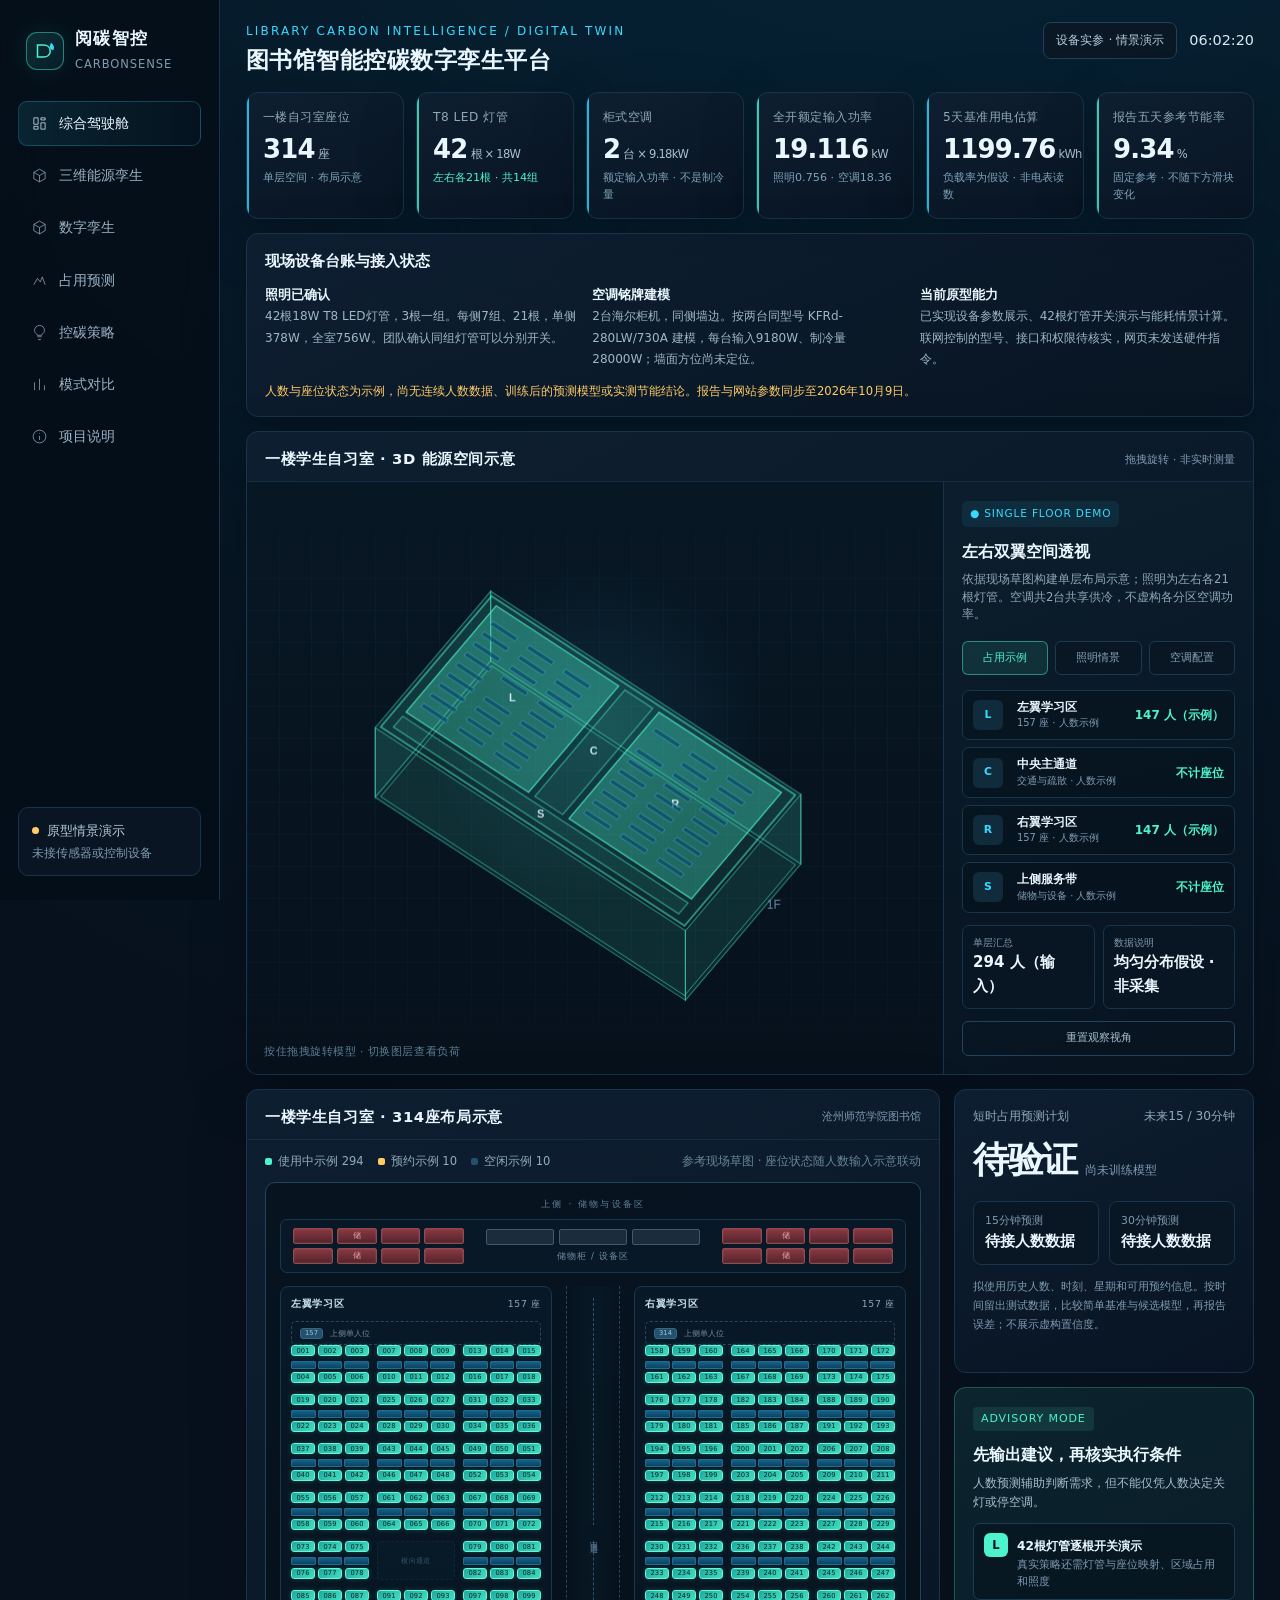
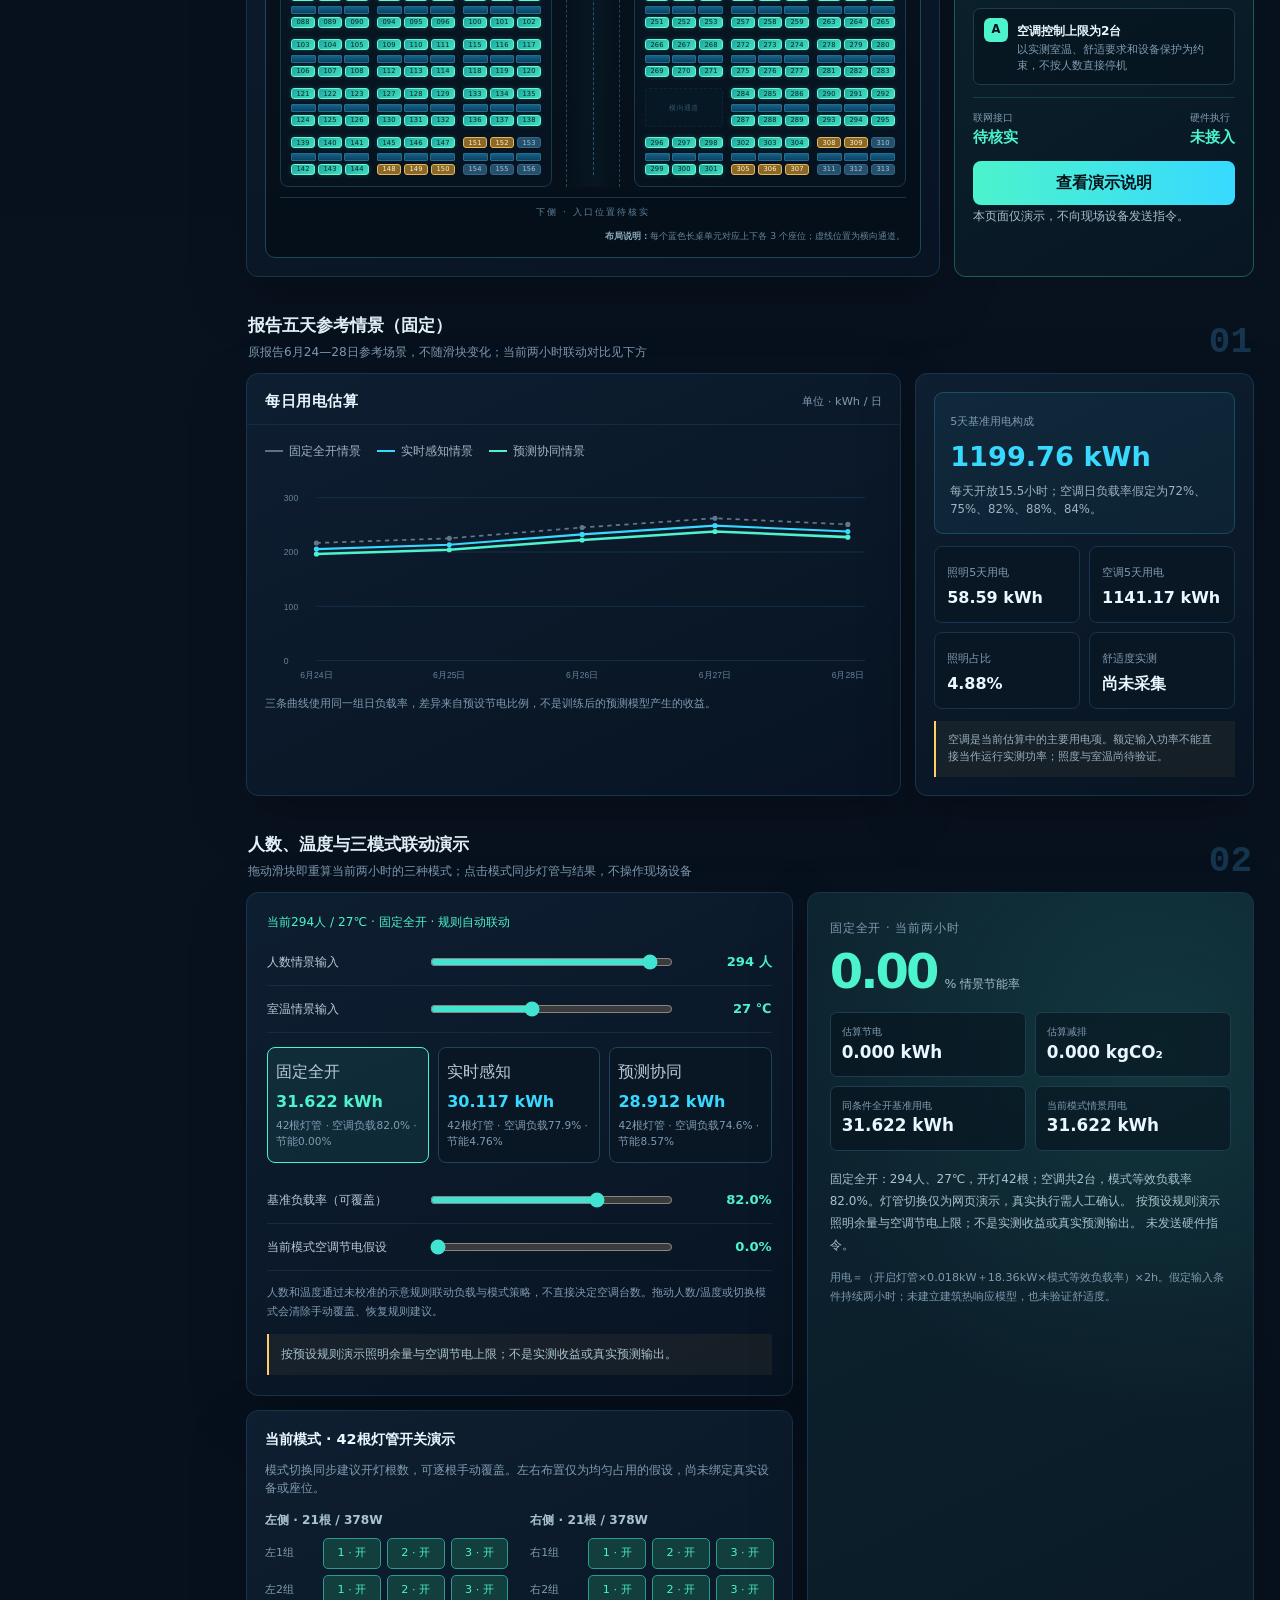
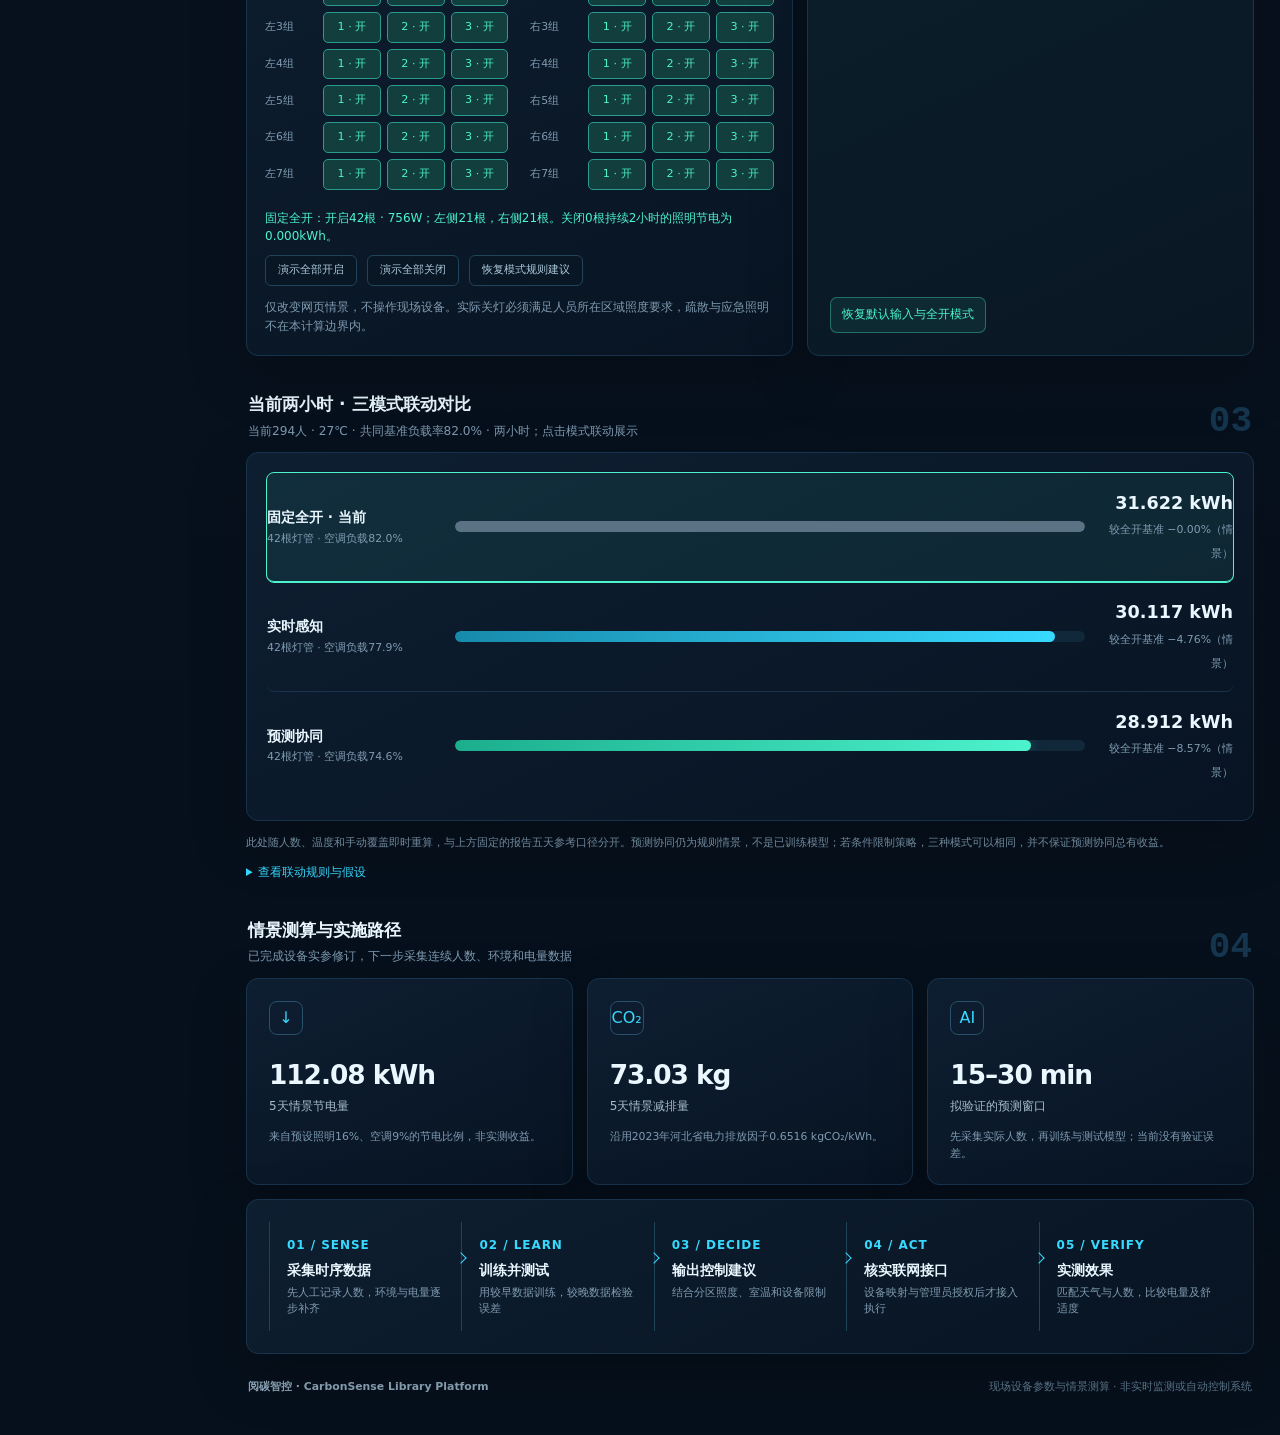
==== commit ff63803f: "Fix interactive people/temperature comparisons, mode selection and twin layers; preserve fixed repor" ====
--- a/index.html
+++ b/index.html
@@ -27,6 +27,9 @@
   <style>
     .evidence{padding:16px 18px;margin-bottom:14px}.evidence h2{margin:0 0 10px;font-size:.95rem}.equipment-grid{display:grid;grid-template-columns:repeat(3,1fr);gap:12px}.equipment-grid p{margin:0;color:#9eb7c8;font-size:.75rem;line-height:1.8}.equipment-grid b{display:block;color:var(--text);font-size:.82rem}.evidence-note{margin:12px 0 0;color:var(--amber);font-size:.72rem}.lamp-panel{padding:18px;margin-top:14px}.lamp-panel h3{margin:0;font-size:.9rem}.lamp-panel>p{color:var(--muted);font-size:.72rem}.lamp-wings{display:grid;grid-template-columns:1fr 1fr;gap:22px;margin-top:14px}.lamp-wing h4{margin:0 0 9px;font-size:.76rem;color:#a9c3d2}.lamp-group{display:grid;grid-template-columns:52px repeat(3,1fr);gap:6px;margin:6px 0;align-items:center}.lamp-group span{font-size:.68rem;color:var(--muted)}.lamp-toggle{border:1px solid #2a9c8d;border-radius:5px;padding:6px 4px;background:#123e3d;color:var(--mint);font-size:.7rem;cursor:pointer}.lamp-toggle.off{background:#091622;color:#738b9d;border-color:#254257}.lamp-toggle:focus-visible,button:focus-visible{outline:2px solid var(--amber);outline-offset:3px}.lamp-summary{margin-top:13px;color:var(--mint);font-size:.75rem}.lamp-tools{display:flex;gap:10px;margin-top:10px}.lamp-tools button{padding:6px 12px;border-radius:6px;border:1px solid #21445a;background:#091624;color:#adcadb;cursor:pointer;font-size:.7rem}.control{grid-template-columns:145px 1fr 85px}.sim-score strong{font-size:3rem}.sim-advice{line-height:1.85}.caption-note{color:var(--muted);font-size:.7rem;line-height:1.7;margin:12px 0 0}.mini strong{font-size:.92rem}.status-line .dot{background:var(--amber);box-shadow:none}@media(max-width:760px){.equipment-grid{grid-template-columns:1fr}.control{grid-template-columns:1fr 85px}.lamp-wings{grid-template-columns:1fr}.kpi-value{font-size:1.3rem}}
   </style>
+  <style>
+    .live-choices{display:grid;grid-template-columns:repeat(3,minmax(0,1fr));gap:9px;margin:14px 0}.live-choice{padding:12px 8px;border:1px solid #21445a;border-radius:8px;background:#091624;color:#b8cad7;text-align:left;cursor:pointer}.live-choice strong,.live-choice small{display:block}.live-choice strong{margin-top:6px;color:var(--cyan);font-size:1rem}.live-choice small{margin-top:4px;color:var(--muted);font-size:.66rem}.live-choice.active,.mode-choice.active{border-color:var(--mint);background:rgba(76,243,204,.07)}.live-choice.active strong{color:var(--mint)}.live-status{color:var(--mint);font-size:.76rem;margin:0 0 8px}.mode-choice{width:100%;color:var(--text);background:transparent;border:0;border-bottom:1px solid var(--line);text-align:left;cursor:pointer;border-radius:7px}.mode-choice.active{outline:1px solid var(--mint)}.mode-choice:focus-visible{outline:2px solid var(--amber);outline-offset:3px}.live-note{margin-top:13px;padding:12px;background:rgba(255,204,102,.055);border-left:2px solid var(--amber);color:#a9c1cf;font-size:.72rem}.rule-details{font-size:.73rem;color:#9db5c6;margin-top:12px}.rule-details summary{cursor:pointer;color:var(--cyan)}.rule-details p{line-height:1.9}.controls input:disabled{opacity:.45}.lamp-tools{flex-wrap:wrap}@media(max-width:760px){.live-choices{grid-template-columns:1fr}.live-choice{display:grid;grid-template-columns:1fr 1fr;align-items:center}.live-choice small{grid-column:1/-1}.live-choice strong{margin:0;text-align:right}.mode-choice{padding:14px 8px}}
+  </style>
 </head>
 <body>
   <div class="shell">
@@ -51,7 +54,7 @@
         <article class="card kpi"><div class="kpi-label">柜式空调</div><div class="kpi-value">2<small>台 × 9.18kW</small></div><div class="kpi-trend neutral">额定输入功率 · 不是制冷量</div></article>
         <article class="card kpi"><div class="kpi-label">全开额定输入功率</div><div class="kpi-value"><span id="ratedPower">19.116</span><small>kW</small></div><div class="kpi-trend neutral">照明0.756 · 空调18.36</div></article>
         <article class="card kpi"><div class="kpi-label">5天基准用电估算</div><div class="kpi-value"><span id="baselineKwh">1199.76</span><small>kWh</small></div><div class="kpi-trend neutral">负载率为假设 · 非电表读数</div></article>
-        <article class="card kpi"><div class="kpi-label">预测协同情景节能率</div><div class="kpi-value"><span id="studySavingPct">9.34</span><small>%</small></div><div class="kpi-trend neutral">照明−16%、空调−9%的假设</div></article>
+        <article class="card kpi"><div class="kpi-label">报告五天参考节能率</div><div class="kpi-value"><span id="studySavingPct">9.34</span><small>%</small></div><div class="kpi-trend neutral">固定参考 · 不随下方滑块变化</div></article>
       </section>
       <section class="card evidence" aria-labelledby="equipmentHeading"><h2 id="equipmentHeading">现场设备台账与接入状态</h2><div class="equipment-grid"><p><b>照明已确认</b>42根18W T8 LED灯管，3根一组。每侧7组、21根，单侧378W，全室756W。团队确认同组灯管可以分别开关。</p><p><b>空调铭牌建模</b>2台海尔柜机，同侧墙边。按两台同型号 KFRd-280LW/730A 建模，每台输入9180W、制冷量28000W；墙面方位尚未定位。</p><p><b>当前原型能力</b>已实现设备参数展示、42根灯管开关演示与能耗情景计算。联网控制的型号、接口和权限待核实，网页未发送硬件指令。</p></div><p class="evidence-note">人数与座位状态为示例，尚无连续人数数据、训练后的预测模型或实测节能结论。报告与网站参数同步至2026年10月9日。</p></section>
       <section class="card building3d" id="buildingTwin" aria-labelledby="buildingHeading">
@@ -64,7 +67,7 @@
       <section class="grid-main">
         <article class="card twin" id="twin">
           <div class="panel-head"><h2>一楼学生自习室 · 314座布局示意</h2><span>沧州师范学院图书馆</span></div>
-          <div class="room-meta"><span class="legend"><i></i>使用中示例 294</span><span class="legend reserved"><i></i>预约示例 10</span><span class="legend free"><i></i>空闲示例 10</span><span class="layout-source">参考现场草图 · 座位编号与状态为演示</span></div>
+          <div class="room-meta"><span class="legend"><i></i><span id="occupiedCount">使用中示例 294</span></span><span class="legend reserved"><i></i><span id="reservedCount">预约示例 10</span></span><span class="legend free"><i></i><span id="freeCount">空闲示例 10</span></span><span class="layout-source">参考现场草图 · 座位状态随人数输入示意联动</span></div>
 <div class="room floor-plan" aria-label="一楼学生自习室314个座位的布局示意图"><div class="plan-shell"><div class="plan-north">上侧 · 储物与设备区</div><div class="service-strip"><div class="locker-bank" aria-label="左侧储物柜"><span class="locker"></span><span class="locker"></span><span class="locker"></span><span class="locker"></span><span class="locker"></span><span class="locker"></span><span class="locker"></span><span class="locker"></span></div><div class="service-core" aria-label="设备区"><span></span><span></span><span></span><small class="service-label">储物柜 / 设备区</small></div><div class="locker-bank" aria-label="右侧储物柜"><span class="locker"></span><span class="locker"></span><span class="locker"></span><span class="locker"></span><span class="locker"></span><span class="locker"></span><span class="locker"></span><span class="locker"></span></div></div><div class="seat-plan"><section class="wing" aria-label="左翼学习区"><div class="wing-label"><b>左翼学习区</b><span>157 座</span></div><div class="solo-seat"><span id="leftSolo"></span><span>上侧单人位</span></div><div class="table-grid" id="leftWing"></div></section><div class="central-aisle" aria-label="中央主通道"><span>中央主通道</span></div><section class="wing" aria-label="右翼学习区"><div class="wing-label"><b>右翼学习区</b><span>157 座</span></div><div class="solo-seat"><span id="rightSolo"></span><span>上侧单人位</span></div><div class="table-grid" id="rightWing"></div></section></div><div class="plan-south">下侧 · 入口位置待核实</div><p class="plan-note"><b>布局说明：</b>每个蓝色长桌单元对应上下各 3 个座位；虚线位置为横向通道。</p></div></div>
         </article>
         <aside class="forecast" id="prediction">
@@ -73,22 +76,32 @@
         </aside>
       </section>
       <section class="section" aria-labelledby="energyHeading">
-        <div class="section-title"><div><h2 id="energyHeading">五天能耗情景趋势</h2><p>保留原报告6月24—28日场景，按新设备参数重算；不是现场电表记录</p></div><span class="section-index">01</span></div>
+        <div class="section-title"><div><h2 id="energyHeading">报告五天参考情景（固定）</h2><p>原报告6月24—28日参考场景，不随滑块变化；当前两小时联动对比见下方</p></div><span class="section-index">01</span></div>
         <div class="analytics">
           <article class="card chart-card"><div class="panel-head"><h2>每日用电估算</h2><span>单位 · kWh / 日</span></div><div class="chart-wrap"><div class="chart-legend"><span><i></i>固定全开情景</span><span><i class="l2"></i>实时感知情景</span><span><i class="l3"></i>预测协同情景</span></div><svg id="energyChart" class="energy-chart" viewBox="0 0 720 245" role="img" aria-label="三种模式的五天用电情景估算"></svg><p class="caption-note">三条曲线使用同一组日负载率，差异来自预设节电比例，不是训练后的预测模型产生的收益。</p></div></article>
           <aside class="card insights"><div class="insight-top"><small>5天基准用电构成</small><strong id="baselineComposition">1199.76 kWh</strong><p>每天开放15.5小时；空调日负载率假定为72%、75%、82%、88%、84%。</p></div><div class="metric-stack"><div><small>照明5天用电</small><strong id="lightingStudyKwh">58.59 kWh</strong></div><div><small>空调5天用电</small><strong id="hvacStudyKwh">1141.17 kWh</strong></div><div><small>照明占比</small><strong id="lightingShare">4.88%</strong></div><div><small>舒适度实测</small><strong>尚未采集</strong></div></div><div class="note">空调是当前估算中的主要用电项。额定输入功率不能直接当作运行实测功率；照度与室温尚待验证。</div></aside>
         </div>
       </section>
       <section class="section" id="strategy" aria-labelledby="strategyHeading">
-        <div class="section-title"><div><h2 id="strategyHeading">逐根照明与两小时情景计算</h2><p>手动选择演示灯管与假设参数，计算相对同负载率全开基准的差异</p></div><span class="section-index">02</span></div>
+        <div class="section-title"><div><h2 id="strategyHeading">人数、温度与三模式联动演示</h2><p>拖动滑块即重算当前两小时的三种模式；点击模式同步灯管与结果，不操作现场设备</p></div><span class="section-index">02</span></div>
         <div class="sim-layout">
-          <div><div class="card controls"><div class="control"><label for="people">人数情景输入</label><input id="people" type="range" min="0" max="314" value="294"><output id="peopleOut">294 人</output></div><div class="control"><label for="temperature">室温情景输入</label><input id="temperature" type="range" min="22" max="34" value="27"><output id="temperatureOut">27 ℃</output></div><div class="control"><label for="acLoad">空调基准负载率</label><input id="acLoad" type="range" min="40" max="100" value="82"><output id="acLoadOut">82%</output></div><div class="control"><label for="acSaving">空调节电比例假设</label><input id="acSaving" type="range" min="0" max="15" value="0"><output id="acSavingOut">0%</output></div><p class="caption-note">人数和室温用于显示风险提示，不直接推导空调台数或节电比例。负载率与节电比例均为手动假设。</p></div><section class="card lamp-panel" aria-labelledby="lampHeading"><h3 id="lampHeading">42根灯管开关演示</h3><p>左右各7组，每组3根可分别切换。这里的编号仅为演示编号，尚未绑定真实设备或座位。</p><div class="lamp-wings"><div class="lamp-wing"><h4>左侧 · 21根 / 378W</h4><div id="leftLamps"></div></div><div class="lamp-wing"><h4>右侧 · 21根 / 378W</h4><div id="rightLamps"></div></div></div><div class="lamp-summary" id="lampSummary" aria-live="polite">开启42根 · 756W</div><div class="lamp-tools"><button id="allLampsOn" type="button">演示全部开启</button><button id="allLampsOff" type="button">演示全部关闭</button></div><p class="caption-note">仅改变网页情景，不操作现场设备。实际关灯必须满足人员所在区域照度要求，疏散与应急照明不在本计算边界内。</p></section></div>
-          <aside class="card sim-result"><div><span class="label">SCENARIO ESTIMATE · 两小时</span><div class="sim-score"><strong id="savingRate">0.00</strong><span>% 情景节能率</span></div><div class="result-grid"><div><small>估算节电</small><b id="savingKwh">0.000 kWh</b></div><div><small>估算减排</small><b id="carbonKg">0.000 kgCO₂</b></div><div><small>同条件基准用电</small><b id="simBaseKwh">31.622 kWh</b></div><div><small>情景用电</small><b id="simEnergyKwh">31.622 kWh</b></div></div><p class="sim-advice" id="simAdvice"></p><p class="caption-note">节电＝关闭根数×0.018kW×2h＋18.36kW×负载率×空调节电假设×2h。假定各状态持续两小时，未建立建筑热响应模型，也未验证舒适度。</p></div><button class="scenario-btn" id="resetScenario">恢复全开基准情景</button></aside>
+          <div><div class="card controls">
+            <p class="live-status" id="liveScenarioStatus" role="status">当前两小时 · 固定全开模式</p>
+            <div class="control"><label for="people">人数情景输入</label><input id="people" type="range" min="0" max="314" value="294"><output id="peopleOut">294 人</output></div>
+            <div class="control"><label for="temperature">室温情景输入</label><input id="temperature" type="range" min="22" max="34" value="27"><output id="temperatureOut">27 ℃</output></div>
+            <div class="live-choices" id="liveModeChoices" role="radiogroup" aria-label="选择联动演示模式"></div>
+            <div class="control"><label for="acLoad">基准负载率（可覆盖）</label><input id="acLoad" type="range" min="40" max="100" step="0.1" value="82"><output id="acLoadOut">82%</output></div>
+            <div class="control"><label for="acSaving">当前模式空调节电假设</label><input id="acSaving" type="range" min="0" max="15" step="0.1" value="0"><output id="acSavingOut">0%</output></div>
+            <p class="caption-note">人数和温度通过未校准的示意规则联动负载与模式策略，不直接决定空调台数。拖动人数/温度或切换模式会清除手动覆盖、恢复规则建议。</p>
+            <div class="live-note" id="liveComfortNote">网页规则演示，不是实测功率或训练后的预测结果。</div>
+          </div><section class="card lamp-panel" aria-labelledby="lampHeading"><h3 id="lampHeading">当前模式 · 42根灯管开关演示</h3><p>模式切换同步建议开灯根数，可逐根手动覆盖。左右布置仅为均匀占用的假设，尚未绑定真实设备或座位。</p><div class="lamp-wings"><div class="lamp-wing"><h4>左侧 · 21根 / 378W</h4><div id="leftLamps"></div></div><div class="lamp-wing"><h4>右侧 · 21根 / 378W</h4><div id="rightLamps"></div></div></div><div class="lamp-summary" id="lampSummary" aria-live="polite">开启42根 · 756W</div><div class="lamp-tools"><button id="allLampsOn" type="button">演示全部开启</button><button id="allLampsOff" type="button">演示全部关闭</button><button id="restoreModePolicy" type="button">恢复模式规则建议</button></div><p class="caption-note">仅改变网页情景，不操作现场设备。实际关灯必须满足人员所在区域照度要求，疏散与应急照明不在本计算边界内。</p></section></div>
+          <aside class="card sim-result"><div><span class="label" id="activeModeLabel">固定全开 · 当前两小时</span><div class="sim-score"><strong id="savingRate">0.00</strong><span>% 情景节能率</span></div><div class="result-grid"><div><small>估算节电</small><b id="savingKwh">0.000 kWh</b></div><div><small>估算减排</small><b id="carbonKg">0.000 kgCO₂</b></div><div><small>同条件全开基准用电</small><b id="simBaseKwh">31.622 kWh</b></div><div><small>当前模式情景用电</small><b id="simEnergyKwh">31.622 kWh</b></div></div><p class="sim-advice" id="simAdvice"></p><p class="caption-note">用电＝（开启灯管×0.018kW＋18.36kW×模式等效负载率）×2h。假定输入条件持续两小时；未建立建筑热响应模型，也未验证舒适度。</p></div><button class="scenario-btn" id="resetScenario">恢复默认输入与全开模式</button></aside>
         </div>
       </section>
       <section class="section" id="compare" aria-labelledby="compareHeading">
-        <div class="section-title"><div><h2 id="compareHeading">三模式能耗情景对比</h2><p>同一314座单层自习室、同一5天场景；模式节电比例为预设参数</p></div><span class="section-index">03</span></div>
-        <div class="card compare-card" id="modeComparison"></div><p class="caption-note">实时感知情景假设照明节电9%、空调节电5%；预测协同情景假设照明节电16%、空调节电9%。重算结果用于展示参数敏感性，不证明预测方法优于实时感知。合计使用未舍入值计算。</p>
+        <div class="section-title"><div><h2 id="compareHeading">当前两小时 · 三模式联动对比</h2><p id="compareConditions">同一人数、温度与基准负载率；点击模式同步上方灯管、用电与三维图层</p></div><span class="section-index">03</span></div>
+        <div class="card compare-card" id="modeComparison" role="radiogroup" aria-label="三模式详细联动对比"></div><p class="caption-note">此处随人数、温度和手动覆盖即时重算，与上方固定的报告五天参考口径分开。预测协同仍为规则情景，不是已训练模型；若条件限制策略，三种模式可以相同，并不保证预测协同总有收益。</p>
+        <details class="rule-details"><summary>查看联动规则与假设</summary><p>基准负载率＝82%＋35%×（人数−294）÷314＋3.5%×（温度−27），限制在40%—100%。这是可复核、未校准的敏感性假设，不是空调物理模型。全开模式开启42根灯管；实时感知按均匀占用比例向上取整并预留3根，预测协同预留2根，最多42根。空调节电假设上限分别为5%和9%，在27—29℃逐步收紧，达到29℃且有人时不减少空调负载；没有人数时两个优化模式演示空置停机。空置和照明分配均未核实，不构成实际执行建议。修改灯管或节电比例只覆盖当前模式，修改基准负载率会统一影响三种模式；切换模式或修改人数/温度清除覆盖。</p></details>
       </section>
       <section class="section" id="about" aria-labelledby="impactHeading">
         <div class="section-title"><div><h2 id="impactHeading">情景测算与实施路径</h2><p>已完成设备实参修订，下一步采集连续人数、环境和电量数据</p></div><span class="section-index">04</span></div>
@@ -99,10 +112,11 @@
     </main>
   </div>
   <script src="data/study-model.js"></script>
+  <script src="data/interactive-model.js"></script>
   <script>
     const reservedSeats=new Set([14,37,63,92,118,154,187,221,268,303]);
     const freeSeats=new Set([8,52,71,106,139,173,208,244,281,312]);
-    function createSeat(id){const state=reservedSeats.has(id)?'reserved':freeSeats.has(id)?'free':'occupied',label=state==='reserved'?'已预约':state==='free'?'空闲':'使用中';const seat=document.createElement('span');seat.className=`seat ${state}${id===154?' selected':''}`;seat.textContent=String(id).padStart(3,'0');seat.title=`座位 ${String(id).padStart(3,'0')} · ${label}`;seat.setAttribute('aria-label',seat.title);return seat}
+    function createSeat(id){const state=reservedSeats.has(id)?'reserved':freeSeats.has(id)?'free':'occupied',label=state==='reserved'?'已预约':state==='free'?'空闲':'使用中';const seat=document.createElement('span');seat.dataset.seatId=id;seat.className=`seat ${state}`;seat.textContent=String(id).padStart(3,'0');seat.title=`座位 ${String(id).padStart(3,'0')} · ${label}（示例）`;seat.setAttribute('aria-label',seat.title);return seat}
     function createTableCluster(ids){const cluster=document.createElement('div');cluster.className='table-cluster';const top=document.createElement('div');top.className='seat-row';ids.slice(0,3).forEach(id=>top.appendChild(createSeat(id)));const desk=document.createElement('div');desk.className='desk-row';desk.innerHTML='<i></i><i></i><i></i>';const bottom=document.createElement('div');bottom.className='seat-row';ids.slice(3).forEach(id=>bottom.appendChild(createSeat(id)));cluster.append(top,desk,bottom);return cluster}
     function buildWing(targetId,startId,gapIndex,soloId){const grid=document.getElementById(targetId);let nextId=startId;for(let slot=0;slot<27;slot++){if(slot===gapIndex){const gap=document.createElement('div');gap.className='table-cluster gap';gap.setAttribute('aria-hidden','true');grid.appendChild(gap);continue}const ids=Array.from({length:6},()=>nextId++);grid.appendChild(createTableCluster(ids))}document.getElementById(targetId==='leftWing'?'leftSolo':'rightSolo').appendChild(createSeat(soloId))}
     buildWing('leftWing',1,13,157);buildWing('rightWing',158,21,314);
@@ -135,30 +149,57 @@
     document.getElementById('demoBtn').addEventListener('click',()=>{document.getElementById('demoStatus').textContent='演示已确认：仅生成情景结果，未发送硬件指令。自动执行须先核实接口、设备映射与管理员授权。'});
     const fields={people:document.getElementById('people'),temperature:document.getElementById('temperature'),acLoad:document.getElementById('acLoad'),acSaving:document.getElementById('acSaving')};
     const outputs={people:document.getElementById('peopleOut'),temperature:document.getElementById('temperatureOut'),acLoad:document.getElementById('acLoadOut'),acSaving:document.getElementById('acSavingOut'),savingRate:document.getElementById('savingRate'),savingKwh:document.getElementById('savingKwh'),carbonKg:document.getElementById('carbonKg'),advice:document.getElementById('simAdvice')};
+    let selectedMode='fixed',loadOverride=null,acSavingOverride=null,manualLamps=false;
+    const seatElements=[...document.querySelectorAll('.seat')].sort((a,b)=>{const rank=id=>id<=157?(id-1)*2:(id-158)*2+1;return rank(+a.dataset.seatId)-rank(+b.dataset.seatId)});
+    function clearOverrides(){loadOverride=null;acSavingOverride=null;manualLamps=false}
+    function applyModeLamps(mode){lampStates.forEach((_,i)=>{lampStates[i]=i<21?i<mode.leftTubes:i-21<mode.rightTubes});syncLampButtons()}
+    function syncOccupancy(p){
+      const reserved=Math.min(10,314-p),free=314-p-reserved;
+      seatElements.forEach((seat,i)=>{const state=i<p?'occupied':i<p+reserved?'reserved':'free';seat.className=`seat ${state}`;seat.title=`座位 ${String(seat.dataset.seatId).padStart(3,'0')} · ${state==='occupied'?'使用中':state==='reserved'?'已预约':'空闲'}（均匀分布假设）`;seat.setAttribute('aria-label',seat.title)});
+      document.getElementById('occupiedCount').textContent=`使用中示例 ${p}`;document.getElementById('reservedCount').textContent=`预约示例 ${reserved}`;document.getElementById('freeCount').textContent=`空闲示例 ${free}`;
+      const occupancy=twinLayers.occupancy,left=Math.ceil(p/2),right=Math.floor(p/2);occupancy.values=[left,0,right,0];occupancy.display=[`${left} 人（示例）`,'不计座位',`${right} 人（示例）`,'不计座位'];occupancy.total=`${p} 人（输入）`;occupancy.potential='均匀分布假设 · 非采集';
+    }
+    function renderLiveModes(scenario){
+      const detail=mode=>`${mode.tubes}根灯管 · 空调负载${(mode.hvacLoad*100).toFixed(1)}%${mode.manual?' · 手动覆盖':''}`;
+      document.getElementById('liveModeChoices').innerHTML=scenario.modes.map(mode=>`<button type="button" class="live-choice${mode.id===selectedMode?' active':''}" data-mode="${mode.id}" role="radio" aria-checked="${mode.id===selectedMode}" tabindex="${mode.id===selectedMode?'0':'-1'}" aria-label="${mode.name}模式"><span>${mode.name}${mode.manual?'（覆盖）':''}</span><strong>${mode.energy.toFixed(3)} kWh</strong><small>${detail(mode)} · 节能${mode.savingPct.toFixed(2)}%</small></button>`).join('');
+      document.getElementById('modeComparison').innerHTML=scenario.modes.map(mode=>`<button type="button" class="mode mode-choice${mode.id===selectedMode?' active':''}" data-mode="${mode.id}" role="radio" aria-checked="${mode.id===selectedMode}" tabindex="${mode.id===selectedMode?'0':'-1'}" aria-label="${mode.name}详细模式"><div><h3>${mode.name}${mode.manual?'（手动覆盖）':''}${mode.id===selectedMode?' · 当前':''}</h3><p>${detail(mode)}</p></div><div class="bar"><i style="width:${Math.min(100,mode.energy/scenario.baselineEnergy*100).toFixed(2)}%"></i></div><div class="mode-value"><strong>${mode.energy.toFixed(3)} kWh</strong><span>较全开基准 −${mode.savingPct.toFixed(2)}%（情景）</span></div></button>`).join('');
+      document.getElementById('compareConditions').textContent=`当前${scenario.people}人 · ${scenario.temperature}℃ · 共同基准负载率${(scenario.baselineLoad*100).toFixed(1)}% · 两小时；点击模式联动展示`;
+    }
     function syncLampButtons(){document.querySelectorAll('.lamp-toggle').forEach(button=>{const on=lampStates[+button.dataset.index];button.classList.toggle('off',!on);button.setAttribute('aria-pressed',String(on));button.textContent=`${button.dataset.tube} · ${on?'开':'关'}`;button.setAttribute('aria-label',`${button.dataset.label}，情景${on?'开启':'关闭'}，点击切换，不操作硬件`)});}
-    function buildLamps(target,side,offset){for(let group=0;group<7;group++){const row=document.createElement('div');row.className='lamp-group';const label=document.createElement('span');label.textContent=`${side}${group+1}组`;row.appendChild(label);for(let tube=0;tube<3;tube++){const index=offset+group*3+tube,button=document.createElement('button');button.type='button';button.className='lamp-toggle';button.dataset.index=index;button.dataset.tube=tube+1;button.dataset.label=`${side}侧第${group+1}组第${tube+1}根灯管`;button.addEventListener('click',()=>{lampStates[index]=!lampStates[index];syncLampButtons();updateSimulator()});row.appendChild(button)}document.getElementById(target).appendChild(row)}}
+    function buildLamps(target,side,offset){for(let group=0;group<7;group++){const row=document.createElement('div');row.className='lamp-group';const label=document.createElement('span');label.textContent=`${side}${group+1}组`;row.appendChild(label);for(let tube=0;tube<3;tube++){const index=offset+group*3+tube,button=document.createElement('button');button.type='button';button.className='lamp-toggle';button.dataset.index=index;button.dataset.tube=tube+1;button.dataset.label=`${side}侧第${group+1}组第${tube+1}根灯管`;button.addEventListener('click',()=>{manualLamps=true;lampStates[index]=!lampStates[index];syncLampButtons();updateSimulator()});row.appendChild(button)}document.getElementById(target).appendChild(row)}}
     function updateSimulator(){
-      const p=+fields.people.value,t=+fields.temperature.value,load=+fields.acLoad.value/100,acRate=+fields.acSaving.value/100;
-      outputs.people.value=`${p} 人`;outputs.temperature.value=`${t} ℃`;outputs.acLoad.value=`${Math.round(load*100)}%`;outputs.acSaving.value=`${Math.round(acRate*100)}%`;
-      const on=lampStates.filter(Boolean).length,closed=42-on,result=study.estimateTwoHours(closed,load,acRate);
+      const scenario=interactiveModel.calculate({people:+fields.people.value,temperature:+fields.temperature.value,loadOverride,overrideMode:selectedMode,tubesOverride:manualLamps?lampStates.filter(Boolean).length:null,acSavingOverride});
+      const p=scenario.people,t=scenario.temperature,result=scenario.modes.find(mode=>mode.id===selectedMode);
+      if(!manualLamps)applyModeLamps(result);
+      const on=lampStates.filter(Boolean).length,closed=42-on;
+      fields.acLoad.value=(scenario.baselineLoad*100).toFixed(1);fields.acSaving.value=(result.acSaving*100).toFixed(1);fields.acSaving.disabled=result.hvacOff||p>0&&t>=29;
+      outputs.people.value=`${p} 人`;outputs.temperature.value=`${t} ℃`;outputs.acLoad.value=`${(scenario.baselineLoad*100).toFixed(1)}%`;outputs.acSaving.value=`${(result.acSaving*100).toFixed(1)}%`;
       outputs.savingKwh.textContent=`${result.saved.toFixed(3)} kWh`;outputs.carbonKg.textContent=`${result.carbonSaved.toFixed(3)} kgCO₂`;outputs.savingRate.textContent=result.savingPct.toFixed(2);
-      document.getElementById('simBaseKwh').textContent=`${result.base.toFixed(3)} kWh`;document.getElementById('simEnergyKwh').textContent=`${result.energy.toFixed(3)} kWh`;
+      document.getElementById('simBaseKwh').textContent=`${scenario.baselineEnergy.toFixed(3)} kWh`;document.getElementById('simEnergyKwh').textContent=`${result.energy.toFixed(3)} kWh`;
+      const modeLabel=`${result.name}${result.manual?'（手动覆盖）':''}`;
+      document.getElementById('activeModeLabel').textContent=`${modeLabel} · 当前两小时`;
+      document.getElementById('liveScenarioStatus').textContent=`当前${p}人 / ${t}℃ · ${modeLabel} · ${scenario.manualLoad?'负载率手动覆盖':'规则自动联动'}`;
+      syncOccupancy(p);renderLiveModes(scenario);
       const left=lampStates.slice(0,21).filter(Boolean).length,right=lampStates.slice(21).filter(Boolean).length;
-      document.getElementById('lampSummary').textContent=`开启${on}根 · ${on*18}W；左侧${left}根，右侧${right}根。关闭${closed}根持续2小时的照明节电为${(closed*.018*2).toFixed(3)}kWh。`;
-      const light=twinLayers.lighting;light.values=[left*.018,0,right*.018,0];light.display=[`${(left*.018).toFixed(3)} kW`,'边界外',`${(right*.018).toFixed(3)} kW`,'边界外'];light.total=`${result.lightingKw.toFixed(3)} kW（情景）`;light.potential=`开启${on}/42根`;refreshZoneList();drawBuilding();
+      document.getElementById('lampSummary').textContent=`${modeLabel}：开启${on}根 · ${on*18}W；左侧${left}根，右侧${right}根。关闭${closed}根持续2小时的照明节电为${(closed*.018*2).toFixed(3)}kWh。`;
+      const light=twinLayers.lighting;light.values=[left*.018,0,right*.018,0];light.display=[`${(left*.018).toFixed(3)} kW`,'边界外',`${(right*.018).toFixed(3)} kW`,'边界外'];light.total=`${result.lightingKw.toFixed(3)} kW（情景）`;light.potential=`${result.name} · 开启${on}/42根`;
+      const hvac=twinLayers.hvac;hvac.values=[result.hvacKw>0?1:0,0,result.hvacKw>0?1:0,0];hvac.display=[result.hvacOff?'空置停机假设':'共享供冷（估算）','通道',result.hvacOff?'空置停机假设':'共享供冷（估算）','墙面方位待核实'];hvac.total=`${result.hvacKw.toFixed(3)} kW（估算）`;hvac.potential=`${result.hvacOff?'空置停机假设':'2台共享供冷'} · 额定18.36kW`;refreshZoneList();drawBuilding();
       let caution=p>0&&closed>0?'有人使用时，不能仅凭人数关灯；需核实灯管对应座位与照度。':'灯管切换仅为网页演示，真实执行需人工确认。';
-      if(t>=29)caution+=' 当前室温情景偏高，不应据此自动减少空调能力。';
-      outputs.advice.textContent=`情景输入${p}人、室温${t}℃；空调共2台，基准负载率${Math.round(load*100)}%，节电假设${Math.round(acRate*100)}%。${caution} 未生成空调停机指令。`;
+      let comfort=p===0?'空置：两个优化模式演示关闭普通照明与空调。是否可停机、是否有人值守仍需现场核实。':t>=29?'温度约束：室温情景≥29℃，两个优化模式不假设空调节电，以同基准负载演示供冷。':t>27?'温度约束收紧：空调节电假设随室温升高逐步下降，不能据此认定舒适度达标。':'按预设规则演示照明余量与空调节电上限；不是实测收益或真实预测输出。';
+      if(acSavingOverride!==null&&p>0&&t<29)comfort='当前模式空调节电比例已手动覆盖；达到29℃仍不假设空调节电。手动覆盖未经舒适度验证，不是实际执行建议。';
+      document.getElementById('liveComfortNote').textContent=comfort;
+      outputs.advice.textContent=`${modeLabel}：${p}人、${t}℃，开灯${on}根；空调共2台，模式等效负载率${(result.hvacLoad*100).toFixed(1)}%。${caution} ${comfort} 未发送硬件指令。`;
     }
     buildLamps('leftLamps','左',0);buildLamps('rightLamps','右',21);syncLampButtons();
-    Object.values(fields).forEach(el=>el.addEventListener('input',updateSimulator));
-    document.getElementById('allLampsOn').addEventListener('click',()=>{lampStates.fill(true);syncLampButtons();updateSimulator()});document.getElementById('allLampsOff').addEventListener('click',()=>{lampStates.fill(false);syncLampButtons();updateSimulator()});
-    document.getElementById('resetScenario').addEventListener('click',()=>{fields.people.value=294;fields.temperature.value=27;fields.acLoad.value=82;fields.acSaving.value=0;lampStates.fill(true);syncLampButtons();updateSimulator()});
+    [fields.people,fields.temperature].forEach(el=>el.addEventListener('input',()=>{clearOverrides();updateSimulator()}));
+    fields.acLoad.addEventListener('input',()=>{loadOverride=+fields.acLoad.value/100;updateSimulator()});fields.acSaving.addEventListener('input',()=>{acSavingOverride=+fields.acSaving.value/100;updateSimulator()});
+    for(const id of ['liveModeChoices','modeComparison']){const group=document.getElementById(id);const choose=mode=>{selectedMode=mode;clearOverrides();updateSimulator();group.querySelector(`[data-mode="${mode}"]`).focus({preventScroll:true})};group.addEventListener('click',event=>{const button=event.target.closest('button[data-mode]');if(button)choose(button.dataset.mode)});group.addEventListener('keydown',event=>{const ids=['fixed','realtime','predictive'],index=ids.indexOf(selectedMode);let next;if(event.key==='ArrowRight'||event.key==='ArrowDown')next=ids[(index+1)%3];else if(event.key==='ArrowLeft'||event.key==='ArrowUp')next=ids[(index+2)%3];else if(event.key==='Home')next=ids[0];else if(event.key==='End')next=ids[2];if(next){event.preventDefault();choose(next)}})}
+    document.getElementById('allLampsOn').addEventListener('click',()=>{manualLamps=true;lampStates.fill(true);syncLampButtons();updateSimulator()});document.getElementById('allLampsOff').addEventListener('click',()=>{manualLamps=true;lampStates.fill(false);syncLampButtons();updateSimulator()});
+    document.getElementById('restoreModePolicy').addEventListener('click',()=>{clearOverrides();updateSimulator()});
+    document.getElementById('resetScenario').addEventListener('click',()=>{fields.people.value=294;fields.temperature.value=27;selectedMode='fixed';clearOverrides();updateSimulator()});
     function showStudy(){
       const [base,realtime,predictive]=study.modes,put=(id,value)=>document.getElementById(id).textContent=value;
       put('ratedPower',study.fullRatedKw.toFixed(3));put('baselineKwh',base.energy.toFixed(2));put('studySavingPct',predictive.savingPct.toFixed(2));put('baselineComposition',`${base.energy.toFixed(2)} kWh`);put('lightingStudyKwh',`${study.lightingKwh.toFixed(2)} kWh`);put('hvacStudyKwh',`${study.hvacKwh.toFixed(2)} kWh`);put('lightingShare',`${(study.lightingKwh/base.energy*100).toFixed(2)}%`);put('impactSaving',`${predictive.saved.toFixed(2)} kWh`);put('impactCarbon',`${predictive.carbonSaved.toFixed(2)} kg`);
-      const descriptions=['42根灯管全开；2台空调按假设负载率运行','假设照明−9%、空调−5%，尚未接实时感知','假设照明−16%、空调−9%，尚未训练预测模型'];
-      document.getElementById('modeComparison').innerHTML=study.modes.map((mode,i)=>`<div class="mode${i===2?' best':''}"><div><h3>${mode.name}情景</h3><p>${descriptions[i]}</p></div><div class="bar"><i style="width:${(mode.energy/base.energy*100).toFixed(2)}%"></i></div><div class="mode-value"><strong>${mode.energy.toFixed(2)} kWh</strong><span>${i===0?'估算基准':`较基准 −${mode.savingPct.toFixed(2)}%（假设）`}</span></div></div>`).join('');
       const chart=document.getElementById('energyChart'),x=i=>60+i*155,y=value=>220-value/300*190;
       let svg=[0,100,200,300].map(value=>`<path class="grid" d="M60 ${y(value)}H700"/><text x="22" y="${y(value)+4}">${value}</text>`).join('');
       svg+=study.facts.scenario.dates.map((date,i)=>`<text text-anchor="middle" x="${x(i)}" y="240">${date}</text>`).join('');
@@ -169,3 +210,4 @@
   </script>
 </body>
 </html>
+
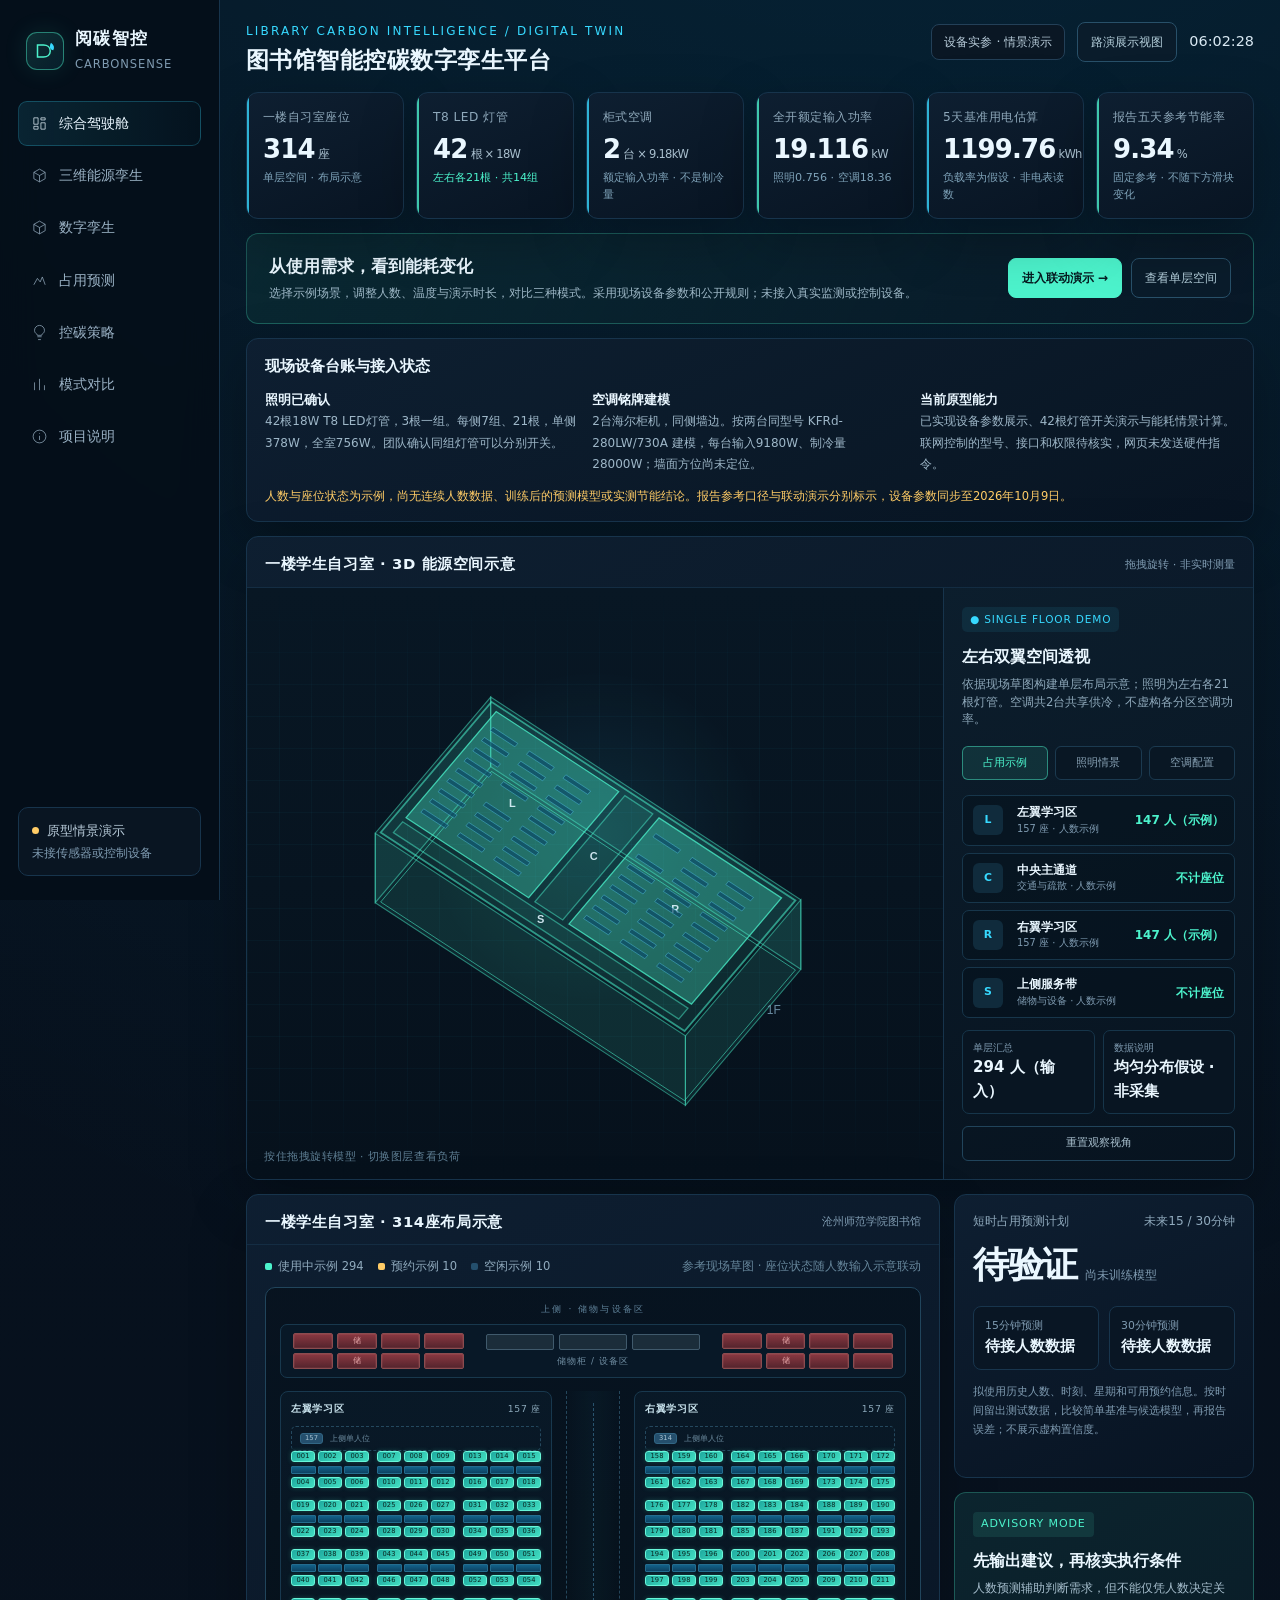
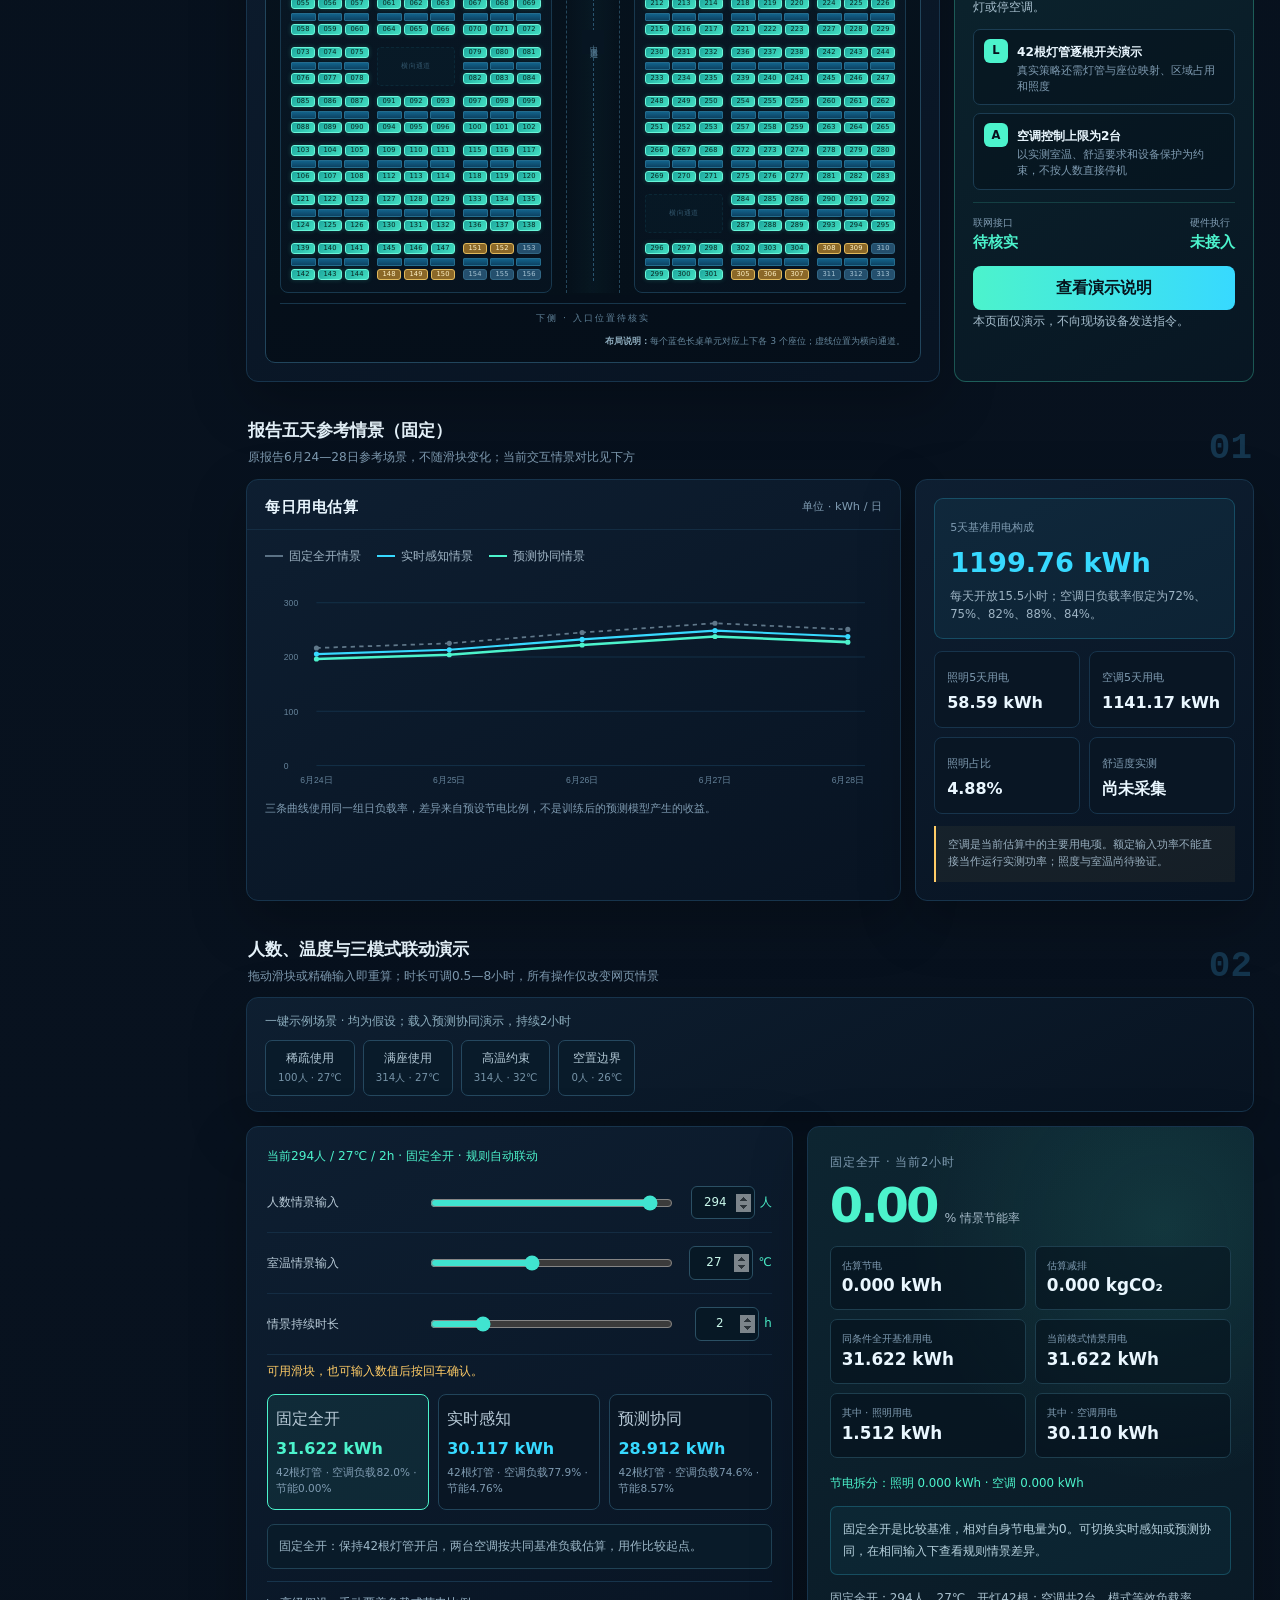
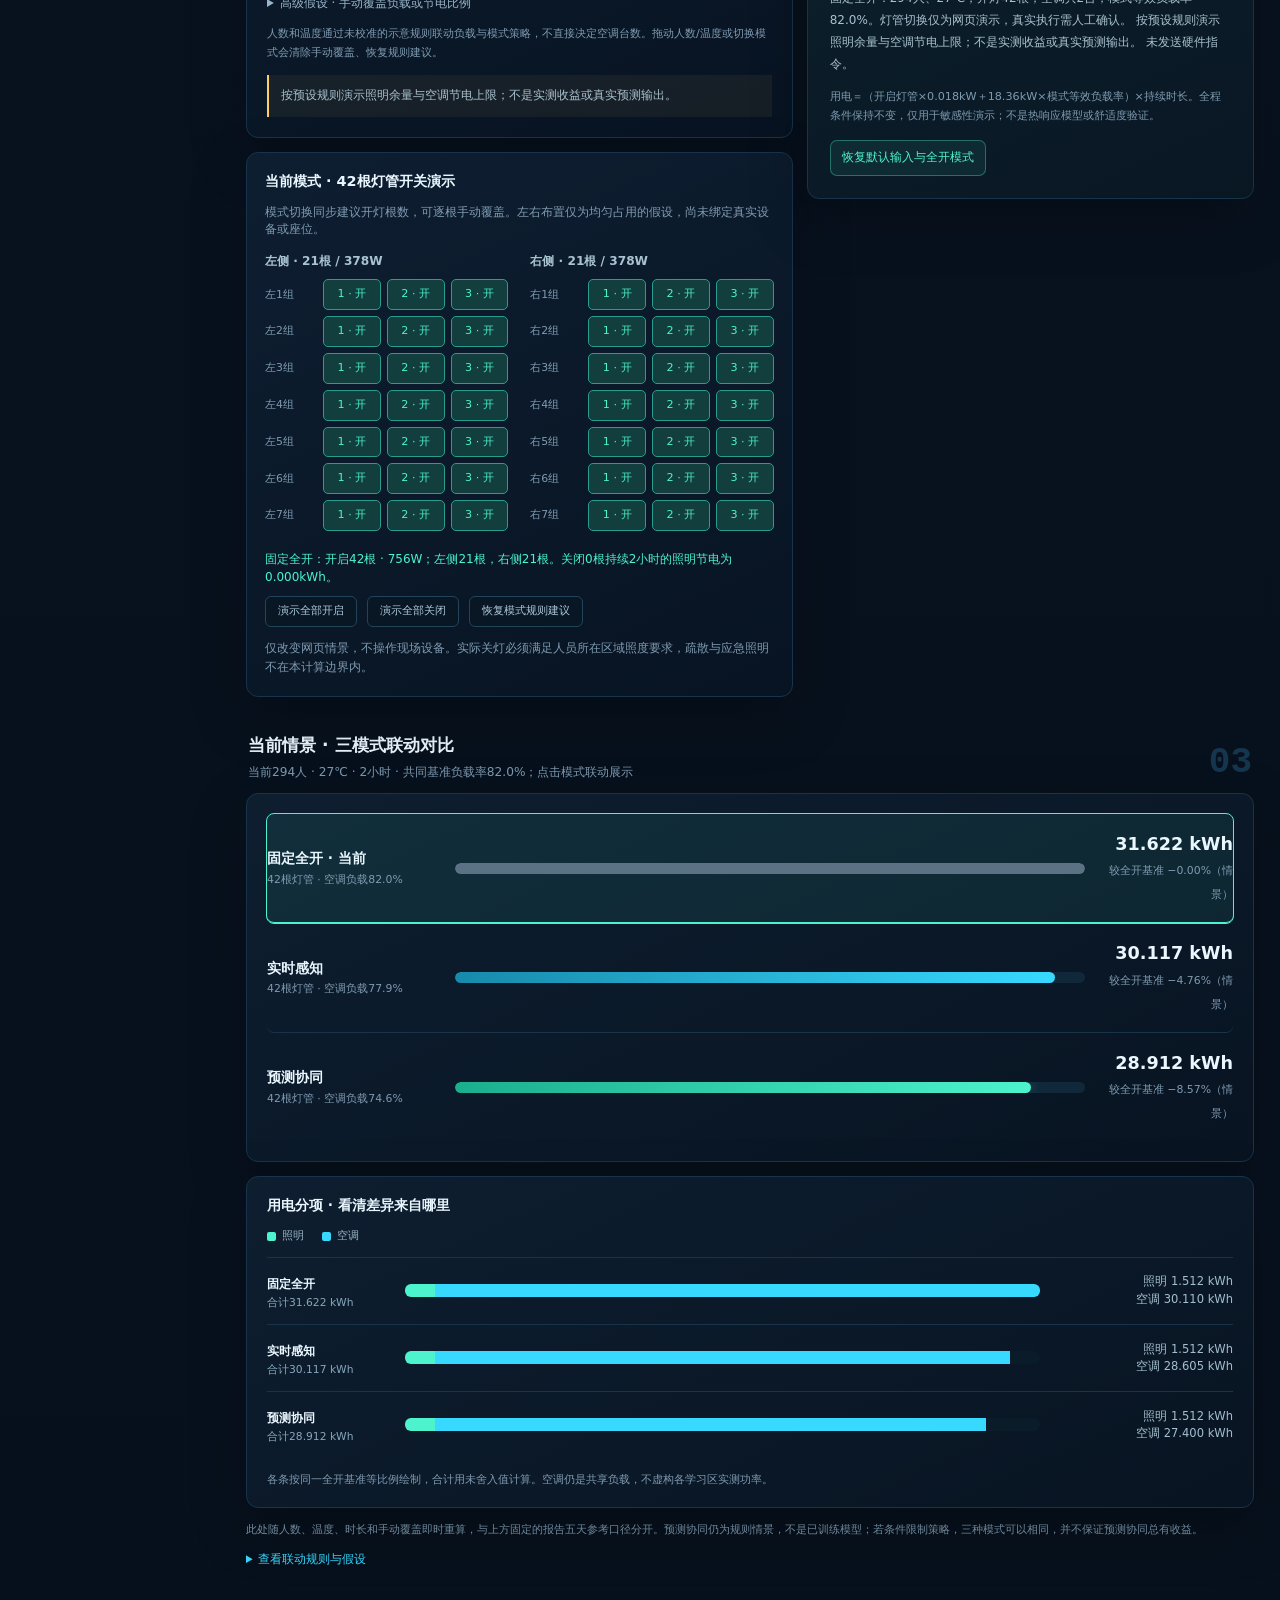
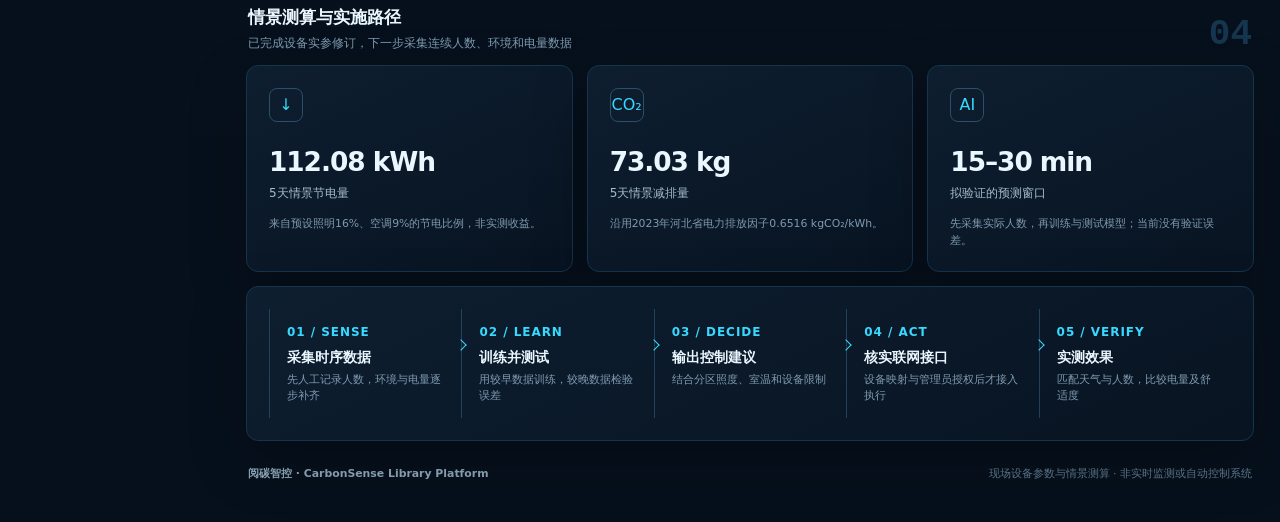
==== commit 8e022853: "Improve roadshow demo with presets, precise inputs, duration scenarios and lighting/HVAC breakdown" ====
--- a/index.html
+++ b/index.html
@@ -30,6 +30,10 @@
   <style>
     .live-choices{display:grid;grid-template-columns:repeat(3,minmax(0,1fr));gap:9px;margin:14px 0}.live-choice{padding:12px 8px;border:1px solid #21445a;border-radius:8px;background:#091624;color:#b8cad7;text-align:left;cursor:pointer}.live-choice strong,.live-choice small{display:block}.live-choice strong{margin-top:6px;color:var(--cyan);font-size:1rem}.live-choice small{margin-top:4px;color:var(--muted);font-size:.66rem}.live-choice.active,.mode-choice.active{border-color:var(--mint);background:rgba(76,243,204,.07)}.live-choice.active strong{color:var(--mint)}.live-status{color:var(--mint);font-size:.76rem;margin:0 0 8px}.mode-choice{width:100%;color:var(--text);background:transparent;border:0;border-bottom:1px solid var(--line);text-align:left;cursor:pointer;border-radius:7px}.mode-choice.active{outline:1px solid var(--mint)}.mode-choice:focus-visible{outline:2px solid var(--amber);outline-offset:3px}.live-note{margin-top:13px;padding:12px;background:rgba(255,204,102,.055);border-left:2px solid var(--amber);color:#a9c1cf;font-size:.72rem}.rule-details{font-size:.73rem;color:#9db5c6;margin-top:12px}.rule-details summary{cursor:pointer;color:var(--cyan)}.rule-details p{line-height:1.9}.controls input:disabled{opacity:.45}.lamp-tools{flex-wrap:wrap}@media(max-width:760px){.live-choices{grid-template-columns:1fr}.live-choice{display:grid;grid-template-columns:1fr 1fr;align-items:center}.live-choice small{grid-column:1/-1}.live-choice strong{margin:0;text-align:right}.mode-choice{padding:14px 8px}}
   </style>
+  <style>
+    .sr-only{position:absolute;width:1px;height:1px;padding:0;margin:-1px;overflow:hidden;clip:rect(0,0,0,0);white-space:nowrap;border:0}.launch-panel{display:flex;justify-content:space-between;gap:20px;align-items:center;padding:20px 22px;margin:0 0 14px;border:1px solid rgba(76,243,204,.28);border-radius:12px;background:linear-gradient(115deg,rgba(18,70,67,.32),rgba(9,24,39,.85))}.launch-panel h2{margin:0 0 5px;font-size:1.07rem}.launch-panel p{margin:0;color:#9eb8c7;font-size:.77rem;max-width:650px}.launch-actions{display:flex;flex-wrap:wrap;gap:9px;flex-shrink:0}.launch-actions a,.presentation-toggle{padding:10px 13px;border:1px solid #285069;border-radius:8px;background:#0a1c2b;color:#b4cfdb;font-size:.76rem;text-decoration:none;cursor:pointer}.launch-actions .primary{background:var(--mint);border-color:var(--mint);color:#061a20;font-weight:700}.preset-strip{padding:15px 18px;margin-bottom:14px}.preset-strip>span{display:block;color:#8eafbf;font-size:.72rem;margin-bottom:10px}.preset-buttons{display:flex;flex-wrap:wrap;gap:8px}.preset-buttons button{padding:9px 12px;border:1px solid #25485f;border-radius:7px;background:#091b2a;color:#b1c7d4;font-size:.74rem;cursor:pointer}.preset-buttons button.active{border-color:var(--mint);color:var(--mint);background:rgba(76,243,204,.07)}.preset-buttons button small{display:block;color:#7794a8;font-size:.64rem;margin-top:2px}.number-wrap{display:flex;justify-content:flex-end;align-items:center;gap:5px;color:var(--mint);font-size:.74rem}.number-wrap input{width:64px;min-width:0;border:1px solid #2b5064;border-radius:6px;background:#071825;color:#c9f8eb;font:inherit;text-align:center;padding:7px 3px;accent-color:var(--mint)}.number-wrap input:focus-visible{outline:2px solid var(--cyan);outline-offset:2px}.number-wrap input::-webkit-inner-spin-button{opacity:.5}.input-feedback{margin:8px 0 0;color:var(--amber);font-size:.72rem;min-height:1.5em}.mode-explanation{color:#9db8c8;font-size:.74rem;line-height:1.8;margin:0 0 12px;padding:11px;border:1px solid #204255;border-radius:7px;background:#091b29}.advanced-settings{border-top:1px solid var(--line);padding-top:12px;margin-top:12px}.advanced-settings>summary{cursor:pointer;color:#99b5c9;font-size:.75rem}.advanced-settings .control{grid-template-columns:145px 1fr 85px}.sim-layout{align-items:start}.sim-result{position:sticky;top:18px;gap:15px;min-height:0}.saving-breakdown{color:var(--mint);font-size:.74rem;margin:0 0 13px}.strategy-insight{font-size:.78rem;line-height:1.8;padding:11px 12px;border-radius:7px;border:1px solid rgba(55,217,255,.22);background:rgba(55,217,255,.045);color:#b7d2de;margin:12px 0}.breakdown-card{margin-top:14px;padding:18px 20px}.breakdown-card h3{margin:0 0 12px;font-size:.86rem}.split-legend{display:flex;gap:18px;font-size:.7rem;color:#9ab5c6;margin-bottom:12px}.split-legend span{display:flex;align-items:center;gap:6px}.split-legend i{width:9px;height:9px;border-radius:2px;background:var(--mint)}.split-legend span+span i{background:var(--cyan)}.split-row{display:grid;grid-template-columns:125px 1fr 180px;gap:13px;align-items:center;padding:13px 0;border-top:1px solid var(--line)}.split-row b{font-size:.76rem}.split-row small{display:block;color:#86a7bb;font-size:.67rem}.split-row .split-values{text-align:right;color:#a3bece;font-size:.72rem}.split-bar{display:flex;height:13px;border-radius:6px;overflow:hidden;background:#0a1b29}.split-bar i{display:block;height:100%;background:var(--mint)}.split-bar i+i{background:var(--cyan)}.top-actions{flex-wrap:wrap}.presentation .shell{display:block}.presentation .sidebar{display:none}.presentation .main{max-width:1480px;margin:0 auto;padding:26px}.presentation .topbar{position:sticky;top:0;z-index:10;padding:13px 0;background:rgba(6,16,28,.97);border-bottom:1px solid var(--line)}.presentation .topbar h1{font-size:1.7rem}.presentation .presentation-toggle{border-color:var(--mint);color:var(--mint)}@media(max-width:1180px){.sim-result{position:static}.launch-panel{align-items:flex-start}.launch-actions{flex-direction:column}}@media(max-width:760px){.launch-panel{display:block;padding:17px}.launch-actions{margin-top:13px;flex-direction:row}.launch-panel p{font-size:.75rem}.preset-strip{padding:14px}.preset-buttons{display:grid;grid-template-columns:1fr 1fr}.preset-buttons button{text-align:left}.control .number-wrap{grid-column:2;grid-row:1}.control .number-wrap input{grid-column:auto;grid-row:auto}.advanced-settings .control{grid-template-columns:1fr 85px}.split-row{grid-template-columns:1fr 1fr;gap:9px}.split-bar{grid-column:1/-1;grid-row:2}.split-row .split-values{text-align:right}.presentation .main{padding:14px}.presentation .topbar h1{font-size:1.15rem}.presentation .topbar{position:static}.number-wrap input{min-height:36px}.lamp-toggle{min-height:36px}}@media(prefers-reduced-motion:reduce){html{scroll-behavior:auto}*,*:before,*:after{animation:none!important;transition:none!important}}
+  </style>
+  <style>.presentation .sim-result{top:105px}.presentation .live-choice strong,.presentation .result-grid b{font-size:1.18rem}.presentation .control label{font-size:.86rem}.presentation .caption-note{font-size:.76rem}</style>
 </head>
 <body>
   <div class="shell">
@@ -47,7 +51,7 @@
       <div class="side-foot"><div class="status-line"><i class="dot"></i>原型情景演示</div><small>未接传感器或控制设备</small></div>
     </aside>
     <main class="main" id="cockpit">
-      <header class="topbar"><div><p class="eyebrow">Library carbon intelligence / digital twin</p><h1>图书馆智能控碳数字孪生平台</h1></div><div class="top-actions"><span class="sim-badge">设备实参 · 情景演示</span><span class="clock" id="clock">--:--:--</span></div></header>
+      <header class="topbar"><div><p class="eyebrow">Library carbon intelligence / digital twin</p><h1>图书馆智能控碳数字孪生平台</h1></div><div class="top-actions"><span class="sim-badge">设备实参 · 情景演示</span><button type="button" class="presentation-toggle" id="presentationToggle" aria-pressed="false">路演展示视图</button><span class="clock" id="clock">--:--:--</span></div></header>
       <section class="kpis" aria-label="设备台账与情景估算指标">
         <article class="card kpi"><div class="kpi-label">一楼自习室座位</div><div class="kpi-value">314<small>座</small></div><div class="kpi-trend neutral">单层空间 · 布局示意</div></article>
         <article class="card kpi"><div class="kpi-label">T8 LED 灯管</div><div class="kpi-value">42<small>根 × 18W</small></div><div class="kpi-trend">左右各21根 · 共14组</div></article>
@@ -56,7 +60,8 @@
         <article class="card kpi"><div class="kpi-label">5天基准用电估算</div><div class="kpi-value"><span id="baselineKwh">1199.76</span><small>kWh</small></div><div class="kpi-trend neutral">负载率为假设 · 非电表读数</div></article>
         <article class="card kpi"><div class="kpi-label">报告五天参考节能率</div><div class="kpi-value"><span id="studySavingPct">9.34</span><small>%</small></div><div class="kpi-trend neutral">固定参考 · 不随下方滑块变化</div></article>
       </section>
-      <section class="card evidence" aria-labelledby="equipmentHeading"><h2 id="equipmentHeading">现场设备台账与接入状态</h2><div class="equipment-grid"><p><b>照明已确认</b>42根18W T8 LED灯管，3根一组。每侧7组、21根，单侧378W，全室756W。团队确认同组灯管可以分别开关。</p><p><b>空调铭牌建模</b>2台海尔柜机，同侧墙边。按两台同型号 KFRd-280LW/730A 建模，每台输入9180W、制冷量28000W；墙面方位尚未定位。</p><p><b>当前原型能力</b>已实现设备参数展示、42根灯管开关演示与能耗情景计算。联网控制的型号、接口和权限待核实，网页未发送硬件指令。</p></div><p class="evidence-note">人数与座位状态为示例，尚无连续人数数据、训练后的预测模型或实测节能结论。报告与网站参数同步至2026年10月9日。</p></section>
+      <section class="launch-panel" aria-labelledby="launchHeading"><div><h2 id="launchHeading">从使用需求，看到能耗变化</h2><p>选择示例场景，调整人数、温度与演示时长，对比三种模式。采用现场设备参数和公开规则；未接入真实监测或控制设备。</p></div><div class="launch-actions"><a class="primary" href="#strategy">进入联动演示 →</a><a href="#buildingTwin">查看单层空间</a></div></section>
+      <section class="card evidence" aria-labelledby="equipmentHeading"><h2 id="equipmentHeading">现场设备台账与接入状态</h2><div class="equipment-grid"><p><b>照明已确认</b>42根18W T8 LED灯管，3根一组。每侧7组、21根，单侧378W，全室756W。团队确认同组灯管可以分别开关。</p><p><b>空调铭牌建模</b>2台海尔柜机，同侧墙边。按两台同型号 KFRd-280LW/730A 建模，每台输入9180W、制冷量28000W；墙面方位尚未定位。</p><p><b>当前原型能力</b>已实现设备参数展示、42根灯管开关演示与能耗情景计算。联网控制的型号、接口和权限待核实，网页未发送硬件指令。</p></div><p class="evidence-note">人数与座位状态为示例，尚无连续人数数据、训练后的预测模型或实测节能结论。报告参考口径与联动演示分别标示，设备参数同步至2026年10月9日。</p></section>
       <section class="card building3d" id="buildingTwin" aria-labelledby="buildingHeading">
         <div class="panel-head"><h2 id="buildingHeading">一楼学生自习室 · 3D 能源空间示意</h2><span>拖拽旋转 · 非实时测量</span></div>
         <div class="building-layout">
@@ -76,31 +81,36 @@
         </aside>
       </section>
       <section class="section" aria-labelledby="energyHeading">
-        <div class="section-title"><div><h2 id="energyHeading">报告五天参考情景（固定）</h2><p>原报告6月24—28日参考场景，不随滑块变化；当前两小时联动对比见下方</p></div><span class="section-index">01</span></div>
+        <div class="section-title"><div><h2 id="energyHeading">报告五天参考情景（固定）</h2><p>原报告6月24—28日参考场景，不随滑块变化；当前交互情景对比见下方</p></div><span class="section-index">01</span></div>
         <div class="analytics">
           <article class="card chart-card"><div class="panel-head"><h2>每日用电估算</h2><span>单位 · kWh / 日</span></div><div class="chart-wrap"><div class="chart-legend"><span><i></i>固定全开情景</span><span><i class="l2"></i>实时感知情景</span><span><i class="l3"></i>预测协同情景</span></div><svg id="energyChart" class="energy-chart" viewBox="0 0 720 245" role="img" aria-label="三种模式的五天用电情景估算"></svg><p class="caption-note">三条曲线使用同一组日负载率，差异来自预设节电比例，不是训练后的预测模型产生的收益。</p></div></article>
           <aside class="card insights"><div class="insight-top"><small>5天基准用电构成</small><strong id="baselineComposition">1199.76 kWh</strong><p>每天开放15.5小时；空调日负载率假定为72%、75%、82%、88%、84%。</p></div><div class="metric-stack"><div><small>照明5天用电</small><strong id="lightingStudyKwh">58.59 kWh</strong></div><div><small>空调5天用电</small><strong id="hvacStudyKwh">1141.17 kWh</strong></div><div><small>照明占比</small><strong id="lightingShare">4.88%</strong></div><div><small>舒适度实测</small><strong>尚未采集</strong></div></div><div class="note">空调是当前估算中的主要用电项。额定输入功率不能直接当作运行实测功率；照度与室温尚待验证。</div></aside>
         </div>
       </section>
       <section class="section" id="strategy" aria-labelledby="strategyHeading">
-        <div class="section-title"><div><h2 id="strategyHeading">人数、温度与三模式联动演示</h2><p>拖动滑块即重算当前两小时的三种模式；点击模式同步灯管与结果，不操作现场设备</p></div><span class="section-index">02</span></div>
+        <div class="section-title"><div><h2 id="strategyHeading">人数、温度与三模式联动演示</h2><p>拖动滑块或精确输入即重算；时长可调0.5—8小时，所有操作仅改变网页情景</p></div><span class="section-index">02</span></div>
+        <div class="card preset-strip"><span>一键示例场景 · 均为假设；载入预测协同演示，持续2小时</span><div class="preset-buttons" id="scenarioPresets"><button type="button" data-preset="quiet">稀疏使用<small>100人 · 27℃</small></button><button type="button" data-preset="peak">满座使用<small>314人 · 27℃</small></button><button type="button" data-preset="hot">高温约束<small>314人 · 32℃</small></button><button type="button" data-preset="empty">空置边界<small>0人 · 26℃</small></button></div></div>
         <div class="sim-layout">
           <div><div class="card controls">
             <p class="live-status" id="liveScenarioStatus" role="status">当前两小时 · 固定全开模式</p>
-            <div class="control"><label for="people">人数情景输入</label><input id="people" type="range" min="0" max="314" value="294"><output id="peopleOut">294 人</output></div>
-            <div class="control"><label for="temperature">室温情景输入</label><input id="temperature" type="range" min="22" max="34" value="27"><output id="temperatureOut">27 ℃</output></div>
+            <div class="control"><label for="people">人数情景输入</label><input id="people" type="range" min="0" max="314" value="294"><div class="number-wrap"><input id="peopleNumber" type="number" min="0" max="314" step="1" value="294" inputmode="numeric" aria-label="人数精确输入"><span>人</span></div><output class="sr-only" id="peopleOut">294 人</output></div>
+            <div class="control"><label for="temperature">室温情景输入</label><input id="temperature" type="range" min="22" max="34" step="0.5" value="27"><div class="number-wrap"><input id="temperatureNumber" type="number" min="22" max="34" step="0.5" value="27" inputmode="decimal" aria-label="温度精确输入"><span>℃</span></div><output class="sr-only" id="temperatureOut">27 ℃</output></div>
+            <div class="control"><label for="hours">情景持续时长</label><input id="hours" type="range" min="0.5" max="8" step="0.5" value="2"><div class="number-wrap"><input id="hoursNumber" type="number" min="0.5" max="8" step="0.5" value="2" inputmode="decimal" aria-label="时长精确输入"><span>h</span></div><output class="sr-only" id="hoursOut">2 小时</output></div>
+            <p class="input-feedback" id="inputFeedback" role="status">可用滑块，也可输入数值后按回车确认。</p>
             <div class="live-choices" id="liveModeChoices" role="radiogroup" aria-label="选择联动演示模式"></div>
-            <div class="control"><label for="acLoad">基准负载率（可覆盖）</label><input id="acLoad" type="range" min="40" max="100" step="0.1" value="82"><output id="acLoadOut">82%</output></div>
-            <div class="control"><label for="acSaving">当前模式空调节电假设</label><input id="acSaving" type="range" min="0" max="15" step="0.1" value="0"><output id="acSavingOut">0%</output></div>
+            <p class="mode-explanation" id="modeExplanation">固定全开：42根灯管保持开启，两台空调按共同基准负载估算。</p>
+            <details class="advanced-settings"><summary>高级假设 · 手动覆盖负载或节电比例</summary><div class="control"><label for="acLoad">基准负载率（可覆盖）</label><input id="acLoad" type="range" min="40" max="100" step="0.1" value="82"><output id="acLoadOut">82%</output></div><div class="control"><label for="acSaving">当前模式空调节电假设</label><input id="acSaving" type="range" min="0" max="15" step="0.05" value="0"><output id="acSavingOut">0%</output></div></details>
             <p class="caption-note">人数和温度通过未校准的示意规则联动负载与模式策略，不直接决定空调台数。拖动人数/温度或切换模式会清除手动覆盖、恢复规则建议。</p>
             <div class="live-note" id="liveComfortNote">网页规则演示，不是实测功率或训练后的预测结果。</div>
           </div><section class="card lamp-panel" aria-labelledby="lampHeading"><h3 id="lampHeading">当前模式 · 42根灯管开关演示</h3><p>模式切换同步建议开灯根数，可逐根手动覆盖。左右布置仅为均匀占用的假设，尚未绑定真实设备或座位。</p><div class="lamp-wings"><div class="lamp-wing"><h4>左侧 · 21根 / 378W</h4><div id="leftLamps"></div></div><div class="lamp-wing"><h4>右侧 · 21根 / 378W</h4><div id="rightLamps"></div></div></div><div class="lamp-summary" id="lampSummary" aria-live="polite">开启42根 · 756W</div><div class="lamp-tools"><button id="allLampsOn" type="button">演示全部开启</button><button id="allLampsOff" type="button">演示全部关闭</button><button id="restoreModePolicy" type="button">恢复模式规则建议</button></div><p class="caption-note">仅改变网页情景，不操作现场设备。实际关灯必须满足人员所在区域照度要求，疏散与应急照明不在本计算边界内。</p></section></div>
-          <aside class="card sim-result"><div><span class="label" id="activeModeLabel">固定全开 · 当前两小时</span><div class="sim-score"><strong id="savingRate">0.00</strong><span>% 情景节能率</span></div><div class="result-grid"><div><small>估算节电</small><b id="savingKwh">0.000 kWh</b></div><div><small>估算减排</small><b id="carbonKg">0.000 kgCO₂</b></div><div><small>同条件全开基准用电</small><b id="simBaseKwh">31.622 kWh</b></div><div><small>当前模式情景用电</small><b id="simEnergyKwh">31.622 kWh</b></div></div><p class="sim-advice" id="simAdvice"></p><p class="caption-note">用电＝（开启灯管×0.018kW＋18.36kW×模式等效负载率）×2h。假定输入条件持续两小时；未建立建筑热响应模型，也未验证舒适度。</p></div><button class="scenario-btn" id="resetScenario">恢复默认输入与全开模式</button></aside>
+          <aside class="card sim-result"><div><span class="label" id="activeModeLabel">固定全开 · 当前2小时</span><div class="sim-score"><strong id="savingRate">0.00</strong><span>% 情景节能率</span></div><div class="result-grid"><div><small>估算节电</small><b id="savingKwh">0.000 kWh</b></div><div><small>估算减排</small><b id="carbonKg">0.000 kgCO₂</b></div><div><small>同条件全开基准用电</small><b id="simBaseKwh">31.622 kWh</b></div><div><small>当前模式情景用电</small><b id="simEnergyKwh">31.622 kWh</b></div><div><small>其中 · 照明用电</small><b id="simLightingKwh">1.512 kWh</b></div><div><small>其中 · 空调用电</small><b id="simHvacKwh">30.110 kWh</b></div></div><p class="saving-breakdown" id="savingBreakdown"></p><p class="strategy-insight" id="strategyInsight"></p><p class="sim-advice" id="simAdvice"></p><p class="caption-note">用电＝（开启灯管×0.018kW＋18.36kW×模式等效负载率）×持续时长。全程条件保持不变，仅用于敏感性演示；不是热响应模型或舒适度验证。</p></div><button class="scenario-btn" id="resetScenario">恢复默认输入与全开模式</button></aside>
         </div>
       </section>
       <section class="section" id="compare" aria-labelledby="compareHeading">
-        <div class="section-title"><div><h2 id="compareHeading">当前两小时 · 三模式联动对比</h2><p id="compareConditions">同一人数、温度与基准负载率；点击模式同步上方灯管、用电与三维图层</p></div><span class="section-index">03</span></div>
-        <div class="card compare-card" id="modeComparison" role="radiogroup" aria-label="三模式详细联动对比"></div><p class="caption-note">此处随人数、温度和手动覆盖即时重算，与上方固定的报告五天参考口径分开。预测协同仍为规则情景，不是已训练模型；若条件限制策略，三种模式可以相同，并不保证预测协同总有收益。</p>
+        <div class="section-title"><div><h2 id="compareHeading">当前情景 · 三模式联动对比</h2><p id="compareConditions">同一人数、温度、持续时长与基准负载率；点击模式同步上方结果</p></div><span class="section-index">03</span></div>
+        <div class="card compare-card" id="modeComparison" role="radiogroup" aria-label="三模式详细联动对比"></div>
+        <div class="card breakdown-card"><h3>用电分项 · 看清差异来自哪里</h3><div class="split-legend"><span><i></i>照明</span><span><i></i>空调</span></div><div id="energyBreakdown"></div><p class="caption-note">各条按同一全开基准等比例绘制，合计用未舍入值计算。空调仍是共享负载，不虚构各学习区实测功率。</p></div>
+        <p class="caption-note">此处随人数、温度、时长和手动覆盖即时重算，与上方固定的报告五天参考口径分开。预测协同仍为规则情景，不是已训练模型；若条件限制策略，三种模式可以相同，并不保证预测协同总有收益。</p>
         <details class="rule-details"><summary>查看联动规则与假设</summary><p>基准负载率＝82%＋35%×（人数−294）÷314＋3.5%×（温度−27），限制在40%—100%。这是可复核、未校准的敏感性假设，不是空调物理模型。全开模式开启42根灯管；实时感知按均匀占用比例向上取整并预留3根，预测协同预留2根，最多42根。空调节电假设上限分别为5%和9%，在27—29℃逐步收紧，达到29℃且有人时不减少空调负载；没有人数时两个优化模式演示空置停机。空置和照明分配均未核实，不构成实际执行建议。修改灯管或节电比例只覆盖当前模式，修改基准负载率会统一影响三种模式；切换模式或修改人数/温度清除覆盖。</p></details>
       </section>
       <section class="section" id="about" aria-labelledby="impactHeading">
@@ -147,13 +157,17 @@
     document.querySelectorAll('.layer-btn').forEach(btn=>btn.addEventListener('click',()=>{activeLayer=btn.dataset.layer;document.querySelectorAll('.layer-btn').forEach(b=>{const selected=b===btn;b.classList.toggle('active',selected);b.setAttribute('aria-selected',selected)});refreshZoneList();drawBuilding()}));document.getElementById('resetView').addEventListener('click',()=>{viewYaw=-.64;viewPitch=-.5;drawBuilding()});new ResizeObserver(fitBuildingCanvas).observe(buildingCanvas);refreshZoneList();
     const clock=document.getElementById('clock');const tick=()=>clock.textContent=new Intl.DateTimeFormat('zh-CN',{hour:'2-digit',minute:'2-digit',second:'2-digit',hour12:false}).format(new Date());tick();setInterval(tick,1000);
     document.getElementById('demoBtn').addEventListener('click',()=>{document.getElementById('demoStatus').textContent='演示已确认：仅生成情景结果，未发送硬件指令。自动执行须先核实接口、设备映射与管理员授权。'});
-    const fields={people:document.getElementById('people'),temperature:document.getElementById('temperature'),acLoad:document.getElementById('acLoad'),acSaving:document.getElementById('acSaving')};
+    const fields={people:document.getElementById('people'),temperature:document.getElementById('temperature'),hours:document.getElementById('hours'),acLoad:document.getElementById('acLoad'),acSaving:document.getElementById('acSaving')};
     const outputs={people:document.getElementById('peopleOut'),temperature:document.getElementById('temperatureOut'),acLoad:document.getElementById('acLoadOut'),acSaving:document.getElementById('acSavingOut'),savingRate:document.getElementById('savingRate'),savingKwh:document.getElementById('savingKwh'),carbonKg:document.getElementById('carbonKg'),advice:document.getElementById('simAdvice')};
     let selectedMode='fixed',loadOverride=null,acSavingOverride=null,manualLamps=false;
+    let lastOccupancy=null;
+    const numberFields={people:document.getElementById('peopleNumber'),temperature:document.getElementById('temperatureNumber'),hours:document.getElementById('hoursNumber')};
+    function setInputFeedback(text='可用滑块，也可输入数值后按回车确认。'){document.getElementById('inputFeedback').textContent=text}
     const seatElements=[...document.querySelectorAll('.seat')].sort((a,b)=>{const rank=id=>id<=157?(id-1)*2:(id-158)*2+1;return rank(+a.dataset.seatId)-rank(+b.dataset.seatId)});
     function clearOverrides(){loadOverride=null;acSavingOverride=null;manualLamps=false}
     function applyModeLamps(mode){lampStates.forEach((_,i)=>{lampStates[i]=i<21?i<mode.leftTubes:i-21<mode.rightTubes});syncLampButtons()}
     function syncOccupancy(p){
+      if(lastOccupancy===p)return;lastOccupancy=p;
       const reserved=Math.min(10,314-p),free=314-p-reserved;
       seatElements.forEach((seat,i)=>{const state=i<p?'occupied':i<p+reserved?'reserved':'free';seat.className=`seat ${state}`;seat.title=`座位 ${String(seat.dataset.seatId).padStart(3,'0')} · ${state==='occupied'?'使用中':state==='reserved'?'已预约':'空闲'}（均匀分布假设）`;seat.setAttribute('aria-label',seat.title)});
       document.getElementById('occupiedCount').textContent=`使用中示例 ${p}`;document.getElementById('reservedCount').textContent=`预约示例 ${reserved}`;document.getElementById('freeCount').textContent=`空闲示例 ${free}`;
@@ -163,25 +177,34 @@
       const detail=mode=>`${mode.tubes}根灯管 · 空调负载${(mode.hvacLoad*100).toFixed(1)}%${mode.manual?' · 手动覆盖':''}`;
       document.getElementById('liveModeChoices').innerHTML=scenario.modes.map(mode=>`<button type="button" class="live-choice${mode.id===selectedMode?' active':''}" data-mode="${mode.id}" role="radio" aria-checked="${mode.id===selectedMode}" tabindex="${mode.id===selectedMode?'0':'-1'}" aria-label="${mode.name}模式"><span>${mode.name}${mode.manual?'（覆盖）':''}</span><strong>${mode.energy.toFixed(3)} kWh</strong><small>${detail(mode)} · 节能${mode.savingPct.toFixed(2)}%</small></button>`).join('');
       document.getElementById('modeComparison').innerHTML=scenario.modes.map(mode=>`<button type="button" class="mode mode-choice${mode.id===selectedMode?' active':''}" data-mode="${mode.id}" role="radio" aria-checked="${mode.id===selectedMode}" tabindex="${mode.id===selectedMode?'0':'-1'}" aria-label="${mode.name}详细模式"><div><h3>${mode.name}${mode.manual?'（手动覆盖）':''}${mode.id===selectedMode?' · 当前':''}</h3><p>${detail(mode)}</p></div><div class="bar"><i style="width:${Math.min(100,mode.energy/scenario.baselineEnergy*100).toFixed(2)}%"></i></div><div class="mode-value"><strong>${mode.energy.toFixed(3)} kWh</strong><span>较全开基准 −${mode.savingPct.toFixed(2)}%（情景）</span></div></button>`).join('');
-      document.getElementById('compareConditions').textContent=`当前${scenario.people}人 · ${scenario.temperature}℃ · 共同基准负载率${(scenario.baselineLoad*100).toFixed(1)}% · 两小时；点击模式联动展示`;
+      document.getElementById('compareConditions').textContent=`当前${scenario.people}人 · ${scenario.temperature}℃ · ${scenario.hours}小时 · 共同基准负载率${(scenario.baselineLoad*100).toFixed(1)}%；点击模式联动展示`;
+      document.getElementById('energyBreakdown').innerHTML=scenario.modes.map(mode=>`<div class="split-row"><div><b>${mode.name}${mode.manual?'（覆盖）':''}</b><small>合计${mode.energy.toFixed(3)} kWh</small></div><div class="split-bar" role="img" aria-label="${mode.name}：照明${mode.lightingEnergy.toFixed(3)}千瓦时，空调${mode.hvacEnergy.toFixed(3)}千瓦时"><i style="width:${(mode.lightingEnergy/scenario.baselineEnergy*100).toFixed(3)}%" title="照明${mode.lightingEnergy.toFixed(3)} kWh"></i><i style="width:${(mode.hvacEnergy/scenario.baselineEnergy*100).toFixed(3)}%" title="空调${mode.hvacEnergy.toFixed(3)} kWh"></i></div><div class="split-values">照明 ${mode.lightingEnergy.toFixed(3)} kWh<br>空调 ${mode.hvacEnergy.toFixed(3)} kWh</div></div>`).join('');
+      document.querySelectorAll('#scenarioPresets button').forEach(button=>{const preset=interactiveModel.presets[button.dataset.preset],active=!scenario.manualLoad&&!manualLamps&&acSavingOverride===null&&scenario.people===preset.people&&scenario.temperature===preset.temperature&&scenario.hours===preset.hours&&selectedMode===preset.mode;button.classList.toggle('active',active);button.setAttribute('aria-pressed',String(active))});
     }
     function syncLampButtons(){document.querySelectorAll('.lamp-toggle').forEach(button=>{const on=lampStates[+button.dataset.index];button.classList.toggle('off',!on);button.setAttribute('aria-pressed',String(on));button.textContent=`${button.dataset.tube} · ${on?'开':'关'}`;button.setAttribute('aria-label',`${button.dataset.label}，情景${on?'开启':'关闭'}，点击切换，不操作硬件`)});}
     function buildLamps(target,side,offset){for(let group=0;group<7;group++){const row=document.createElement('div');row.className='lamp-group';const label=document.createElement('span');label.textContent=`${side}${group+1}组`;row.appendChild(label);for(let tube=0;tube<3;tube++){const index=offset+group*3+tube,button=document.createElement('button');button.type='button';button.className='lamp-toggle';button.dataset.index=index;button.dataset.tube=tube+1;button.dataset.label=`${side}侧第${group+1}组第${tube+1}根灯管`;button.addEventListener('click',()=>{manualLamps=true;lampStates[index]=!lampStates[index];syncLampButtons();updateSimulator()});row.appendChild(button)}document.getElementById(target).appendChild(row)}}
     function updateSimulator(){
-      const scenario=interactiveModel.calculate({people:+fields.people.value,temperature:+fields.temperature.value,loadOverride,overrideMode:selectedMode,tubesOverride:manualLamps?lampStates.filter(Boolean).length:null,acSavingOverride});
+      const scenario=interactiveModel.calculate({people:+fields.people.value,temperature:+fields.temperature.value,hours:+fields.hours.value,loadOverride,overrideMode:selectedMode,tubesOverride:manualLamps?lampStates.filter(Boolean).length:null,acSavingOverride});
       const p=scenario.people,t=scenario.temperature,result=scenario.modes.find(mode=>mode.id===selectedMode);
       if(!manualLamps)applyModeLamps(result);
       const on=lampStates.filter(Boolean).length,closed=42-on;
-      fields.acLoad.value=(scenario.baselineLoad*100).toFixed(1);fields.acSaving.value=(result.acSaving*100).toFixed(1);fields.acSaving.disabled=result.hvacOff||p>0&&t>=29;
-      outputs.people.value=`${p} 人`;outputs.temperature.value=`${t} ℃`;outputs.acLoad.value=`${(scenario.baselineLoad*100).toFixed(1)}%`;outputs.acSaving.value=`${(result.acSaving*100).toFixed(1)}%`;
+      fields.acLoad.value=(scenario.baselineLoad*100).toFixed(1);fields.acSaving.value=(result.acSaving*100).toFixed(2);fields.acSaving.disabled=result.hvacOff||t>=29;
+      outputs.people.value=`${p} 人`;outputs.temperature.value=`${t} ℃`;outputs.acLoad.value=`${(scenario.baselineLoad*100).toFixed(1)}%`;outputs.acSaving.value=`${(result.acSaving*100).toFixed(2)}%`;
+      numberFields.people.value=p;numberFields.temperature.value=t;numberFields.hours.value=scenario.hours;document.getElementById('hoursOut').value=`${scenario.hours} 小时`;
       outputs.savingKwh.textContent=`${result.saved.toFixed(3)} kWh`;outputs.carbonKg.textContent=`${result.carbonSaved.toFixed(3)} kgCO₂`;outputs.savingRate.textContent=result.savingPct.toFixed(2);
       document.getElementById('simBaseKwh').textContent=`${scenario.baselineEnergy.toFixed(3)} kWh`;document.getElementById('simEnergyKwh').textContent=`${result.energy.toFixed(3)} kWh`;
+      document.getElementById('simLightingKwh').textContent=`${result.lightingEnergy.toFixed(3)} kWh`;document.getElementById('simHvacKwh').textContent=`${result.hvacEnergy.toFixed(3)} kWh`;
+      document.getElementById('savingBreakdown').textContent=`节电拆分：照明 ${result.lightingSaved.toFixed(3)} kWh · 空调 ${result.hvacSaved.toFixed(3)} kWh`;
       const modeLabel=`${result.name}${result.manual?'（手动覆盖）':''}`;
-      document.getElementById('activeModeLabel').textContent=`${modeLabel} · 当前两小时`;
-      document.getElementById('liveScenarioStatus').textContent=`当前${p}人 / ${t}℃ · ${modeLabel} · ${scenario.manualLoad?'负载率手动覆盖':'规则自动联动'}`;
+      document.getElementById('activeModeLabel').textContent=`${modeLabel} · 当前${scenario.hours}小时`;
+      document.getElementById('liveScenarioStatus').textContent=`当前${p}人 / ${t}℃ / ${scenario.hours}h · ${modeLabel} · ${scenario.manualLoad?'负载率手动覆盖':'规则自动联动'}`;
+      const explanations={fixed:'固定全开：保持42根灯管开启，两台空调按共同基准负载估算，用作比较起点。',realtime:'实时感知演示：按当前人数的均匀分布假设分配灯管并预留3根，空调节电假设受温度约束；尚未接入实时传感器。',predictive:'预测协同演示：采用2根灯管余量和预设空调节电上限，展示协同策略的可能影响；尚未训练预测模型，不代表已预测未来人数。'};
+      document.getElementById('modeExplanation').textContent=explanations[selectedMode]+(result.manual?' 当前模式已手动覆盖，请以覆盖后的情景结果为准。':'');
+      const insight=p===0&&result.hvacOff?(result.energy<.000001?'这是空置停机的理想边界，100%仅表示本计算边界内的假设，不是实测节能率；实际值守及环境保护需求仍待确认。':'空置停机只是空调的情景假设，手动开启的灯管仍计入用电。收益未经实测，实际值守及环境保护需求仍待确认。'):selectedMode==='fixed'&&!result.manual?'固定全开是比较基准，相对自身节电量为0。可切换实时感知或预测协同，在相同输入下查看规则情景差异。':result.saved<.000001?'在当前条件下，这个模式没有估算收益。满座高温时三种模式可以相同，不强行展示节能效果。':result.hvacSaved>result.lightingSaved?'当前估算节电主要来自空调负载假设。应优先补充实际空调用电与室温数据，验证收益和舒适度。':'当前估算节电主要来自照明开关差异。真实执行前需确认灯管与座位映射，并满足照度要求。';
+      document.getElementById('strategyInsight').textContent=insight;
       syncOccupancy(p);renderLiveModes(scenario);
       const left=lampStates.slice(0,21).filter(Boolean).length,right=lampStates.slice(21).filter(Boolean).length;
-      document.getElementById('lampSummary').textContent=`${modeLabel}：开启${on}根 · ${on*18}W；左侧${left}根，右侧${right}根。关闭${closed}根持续2小时的照明节电为${(closed*.018*2).toFixed(3)}kWh。`;
+      document.getElementById('lampSummary').textContent=`${modeLabel}：开启${on}根 · ${on*18}W；左侧${left}根，右侧${right}根。关闭${closed}根持续${scenario.hours}小时的照明节电为${(closed*.018*scenario.hours).toFixed(3)}kWh。`;
       const light=twinLayers.lighting;light.values=[left*.018,0,right*.018,0];light.display=[`${(left*.018).toFixed(3)} kW`,'边界外',`${(right*.018).toFixed(3)} kW`,'边界外'];light.total=`${result.lightingKw.toFixed(3)} kW（情景）`;light.potential=`${result.name} · 开启${on}/42根`;
       const hvac=twinLayers.hvac;hvac.values=[result.hvacKw>0?1:0,0,result.hvacKw>0?1:0,0];hvac.display=[result.hvacOff?'空置停机假设':'共享供冷（估算）','通道',result.hvacOff?'空置停机假设':'共享供冷（估算）','墙面方位待核实'];hvac.total=`${result.hvacKw.toFixed(3)} kW（估算）`;hvac.potential=`${result.hvacOff?'空置停机假设':'2台共享供冷'} · 额定18.36kW`;refreshZoneList();drawBuilding();
       let caution=p>0&&closed>0?'有人使用时，不能仅凭人数关灯；需核实灯管对应座位与照度。':'灯管切换仅为网页演示，真实执行需人工确认。';
@@ -191,12 +214,18 @@
       outputs.advice.textContent=`${modeLabel}：${p}人、${t}℃，开灯${on}根；空调共2台，模式等效负载率${(result.hvacLoad*100).toFixed(1)}%。${caution} ${comfort} 未发送硬件指令。`;
     }
     buildLamps('leftLamps','左',0);buildLamps('rightLamps','右',21);syncLampButtons();
-    [fields.people,fields.temperature].forEach(el=>el.addEventListener('input',()=>{clearOverrides();updateSimulator()}));
+    [fields.people,fields.temperature].forEach(el=>el.addEventListener('input',()=>{clearOverrides();setInputFeedback();updateSimulator()}));
+    fields.hours.addEventListener('input',()=>{setInputFeedback('仅调整持续时长，当前模式与手动覆盖保留。');updateSimulator()});
+    for(const key of ['people','temperature','hours']){const input=numberFields[key];const commit=()=>{const result=interactiveModel.normalizeNumeric(input.value,{min:+input.min,max:+input.max,step:+input.step,fallback:+fields[key].value});if(!result.invalid&&!result.adjusted&&result.value===+fields[key].value)return;fields[key].value=result.value;if(key!=='hours'&&!result.invalid)clearOverrides();updateSimulator();setInputFeedback(result.invalid?'输入为空或无效，已保留原数值。':result.adjusted?`已按允许范围与步长调整为 ${result.value}${key==='people'?' 人':key==='temperature'?' ℃':' 小时'}。`:'精确输入已更新，三模式同步重算。')};input.addEventListener('change',commit);input.addEventListener('blur',commit);input.addEventListener('keydown',event=>{if(event.key==='Enter'){event.preventDefault();commit()}})}
+    document.getElementById('scenarioPresets').addEventListener('click',event=>{const button=event.target.closest('button[data-preset]');if(!button)return;const preset=interactiveModel.presets[button.dataset.preset];fields.people.value=preset.people;fields.temperature.value=preset.temperature;fields.hours.value=preset.hours;selectedMode=preset.mode;clearOverrides();updateSimulator();setInputFeedback('已载入示例场景，所有手动覆盖已清除。')});
     fields.acLoad.addEventListener('input',()=>{loadOverride=+fields.acLoad.value/100;updateSimulator()});fields.acSaving.addEventListener('input',()=>{acSavingOverride=+fields.acSaving.value/100;updateSimulator()});
     for(const id of ['liveModeChoices','modeComparison']){const group=document.getElementById(id);const choose=mode=>{selectedMode=mode;clearOverrides();updateSimulator();group.querySelector(`[data-mode="${mode}"]`).focus({preventScroll:true})};group.addEventListener('click',event=>{const button=event.target.closest('button[data-mode]');if(button)choose(button.dataset.mode)});group.addEventListener('keydown',event=>{const ids=['fixed','realtime','predictive'],index=ids.indexOf(selectedMode);let next;if(event.key==='ArrowRight'||event.key==='ArrowDown')next=ids[(index+1)%3];else if(event.key==='ArrowLeft'||event.key==='ArrowUp')next=ids[(index+2)%3];else if(event.key==='Home')next=ids[0];else if(event.key==='End')next=ids[2];if(next){event.preventDefault();choose(next)}})}
     document.getElementById('allLampsOn').addEventListener('click',()=>{manualLamps=true;lampStates.fill(true);syncLampButtons();updateSimulator()});document.getElementById('allLampsOff').addEventListener('click',()=>{manualLamps=true;lampStates.fill(false);syncLampButtons();updateSimulator()});
     document.getElementById('restoreModePolicy').addEventListener('click',()=>{clearOverrides();updateSimulator()});
-    document.getElementById('resetScenario').addEventListener('click',()=>{fields.people.value=294;fields.temperature.value=27;selectedMode='fixed';clearOverrides();updateSimulator()});
+    document.getElementById('resetScenario').addEventListener('click',()=>{fields.people.value=294;fields.temperature.value=27;fields.hours.value=2;selectedMode='fixed';clearOverrides();setInputFeedback();updateSimulator()});
+    function setPresentation(enabled){document.body.classList.toggle('presentation',enabled);const button=document.getElementById('presentationToggle');button.setAttribute('aria-pressed',String(enabled));button.textContent=enabled?'退出路演视图 · Esc':'路演展示视图';fitBuildingCanvas()}
+    document.getElementById('presentationToggle').addEventListener('click',()=>setPresentation(!document.body.classList.contains('presentation')));
+    document.addEventListener('keydown',event=>{if(event.key==='Escape'&&document.body.classList.contains('presentation'))setPresentation(false)});
     function showStudy(){
       const [base,realtime,predictive]=study.modes,put=(id,value)=>document.getElementById(id).textContent=value;
       put('ratedPower',study.fullRatedKw.toFixed(3));put('baselineKwh',base.energy.toFixed(2));put('studySavingPct',predictive.savingPct.toFixed(2));put('baselineComposition',`${base.energy.toFixed(2)} kWh`);put('lightingStudyKwh',`${study.lightingKwh.toFixed(2)} kWh`);put('hvacStudyKwh',`${study.hvacKwh.toFixed(2)} kWh`);put('lightingShare',`${(study.lightingKwh/base.energy*100).toFixed(2)}%`);put('impactSaving',`${predictive.saved.toFixed(2)} kWh`);put('impactCarbon',`${predictive.carbonSaved.toFixed(2)} kg`);
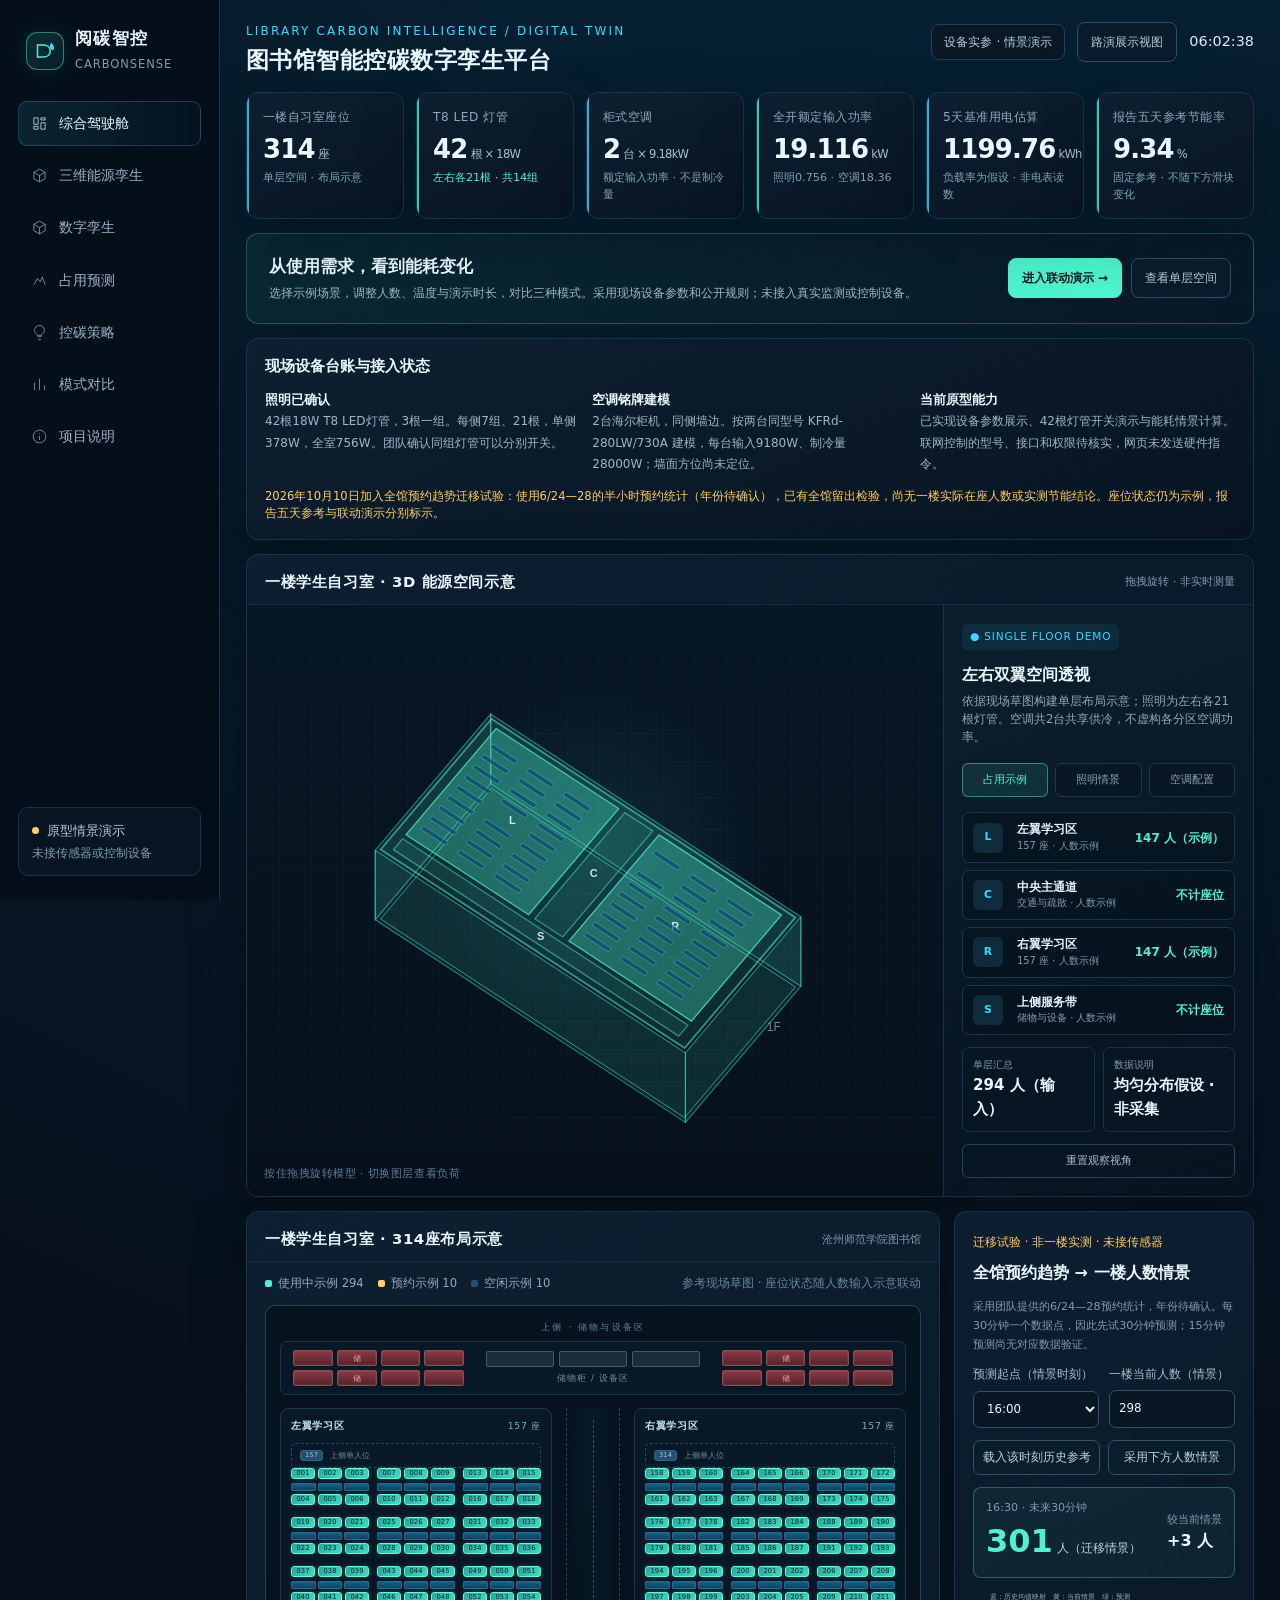
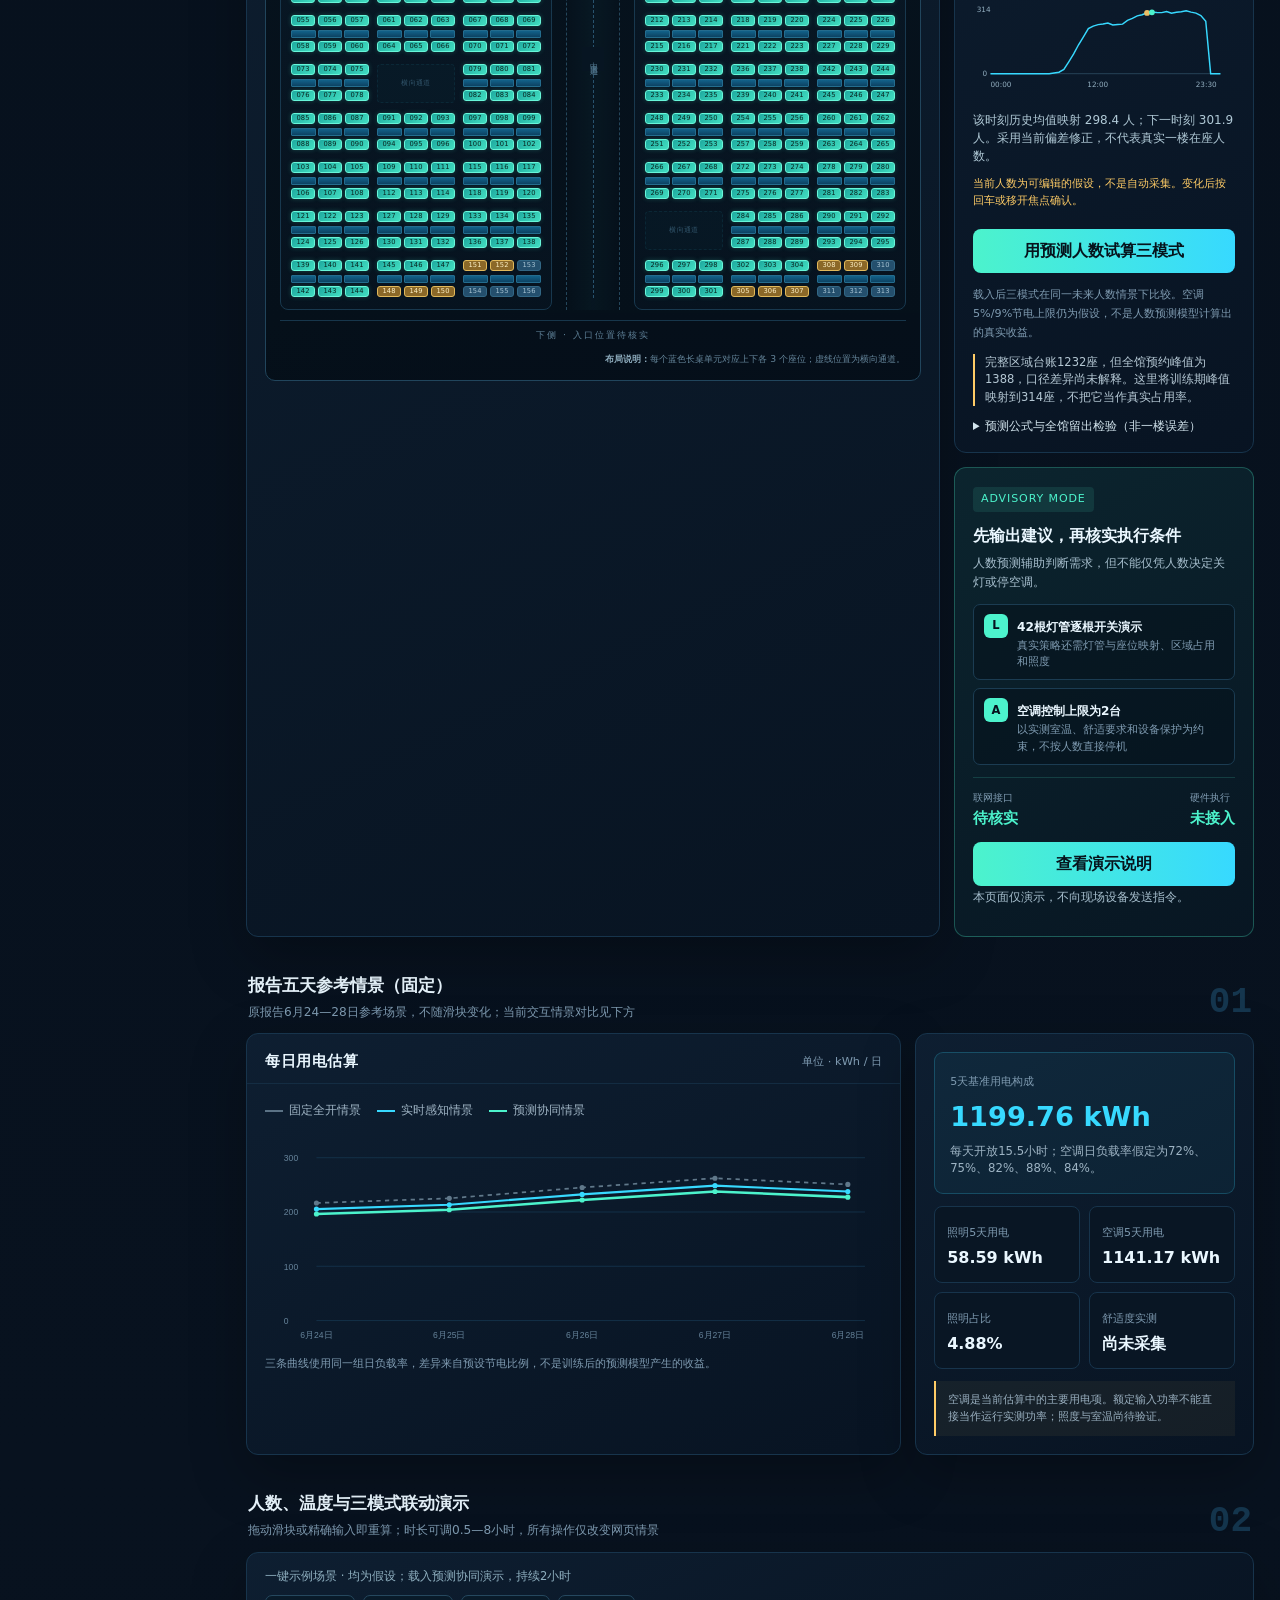
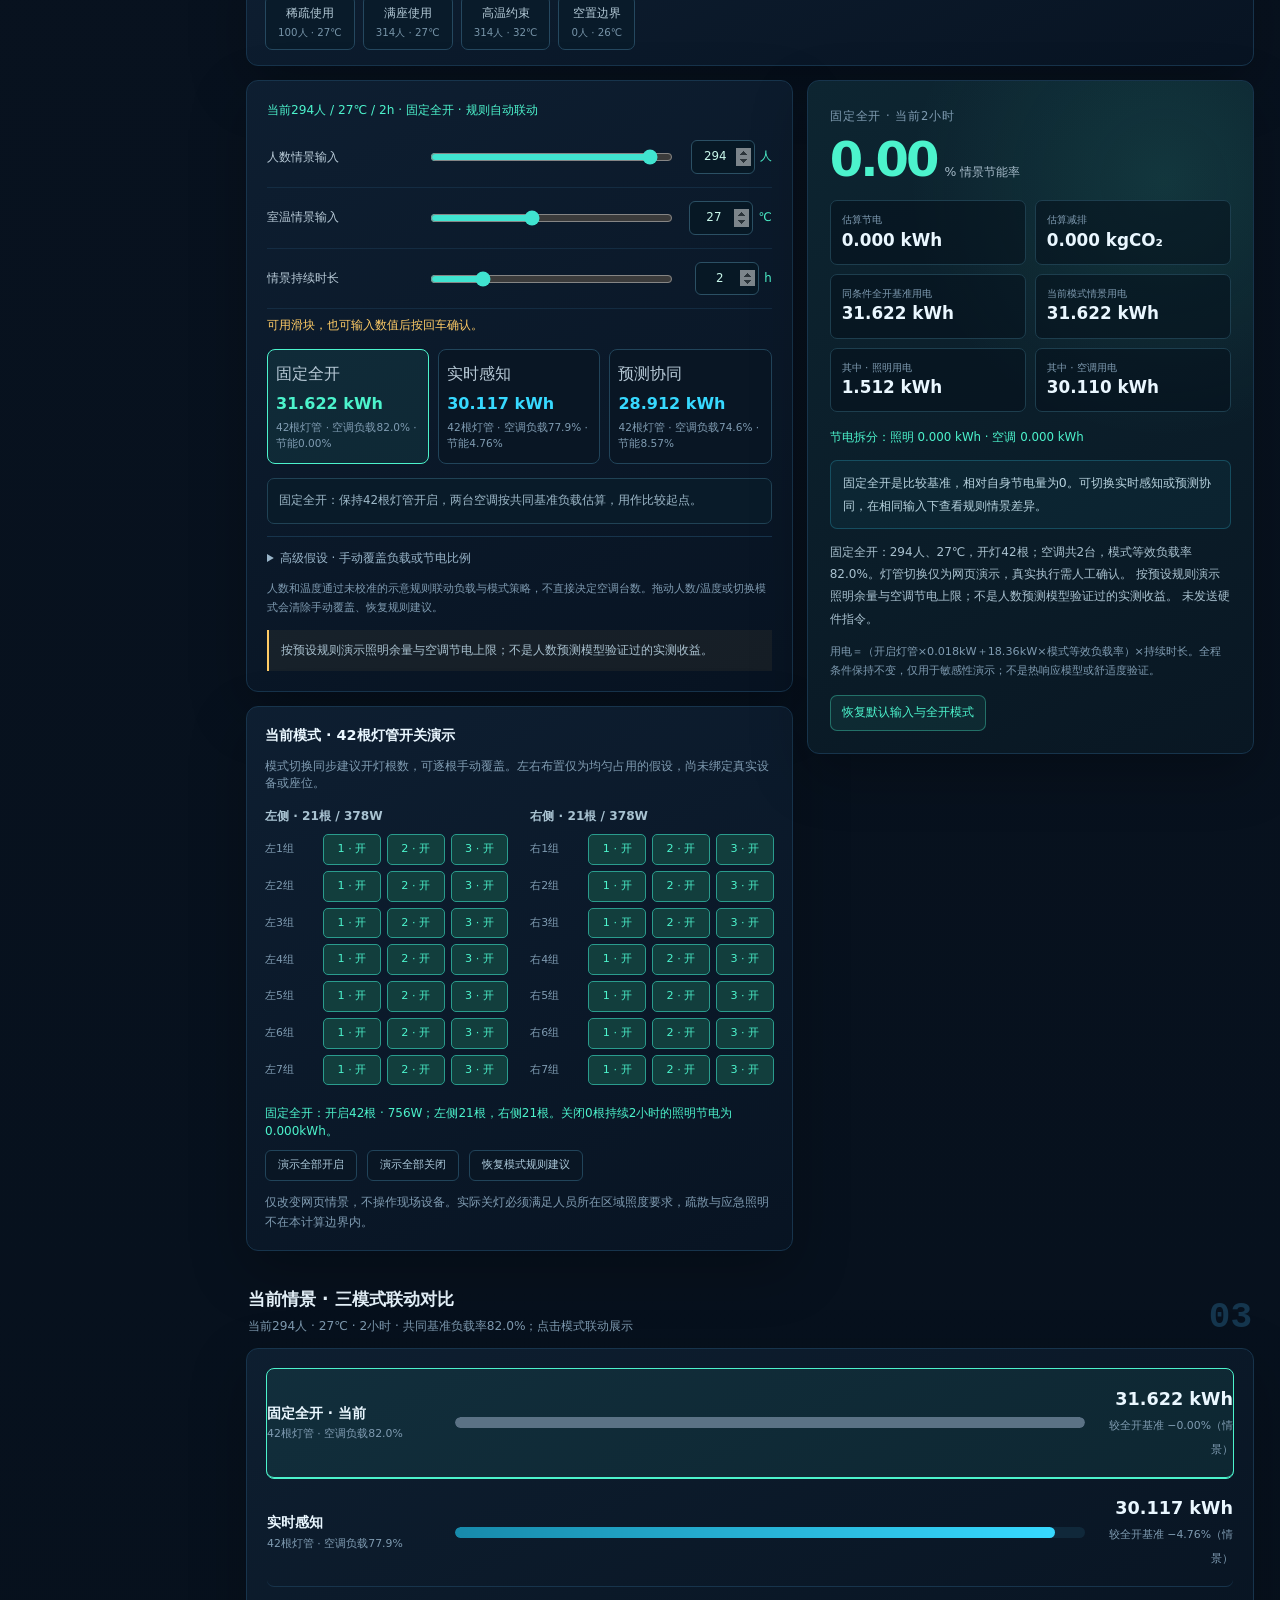
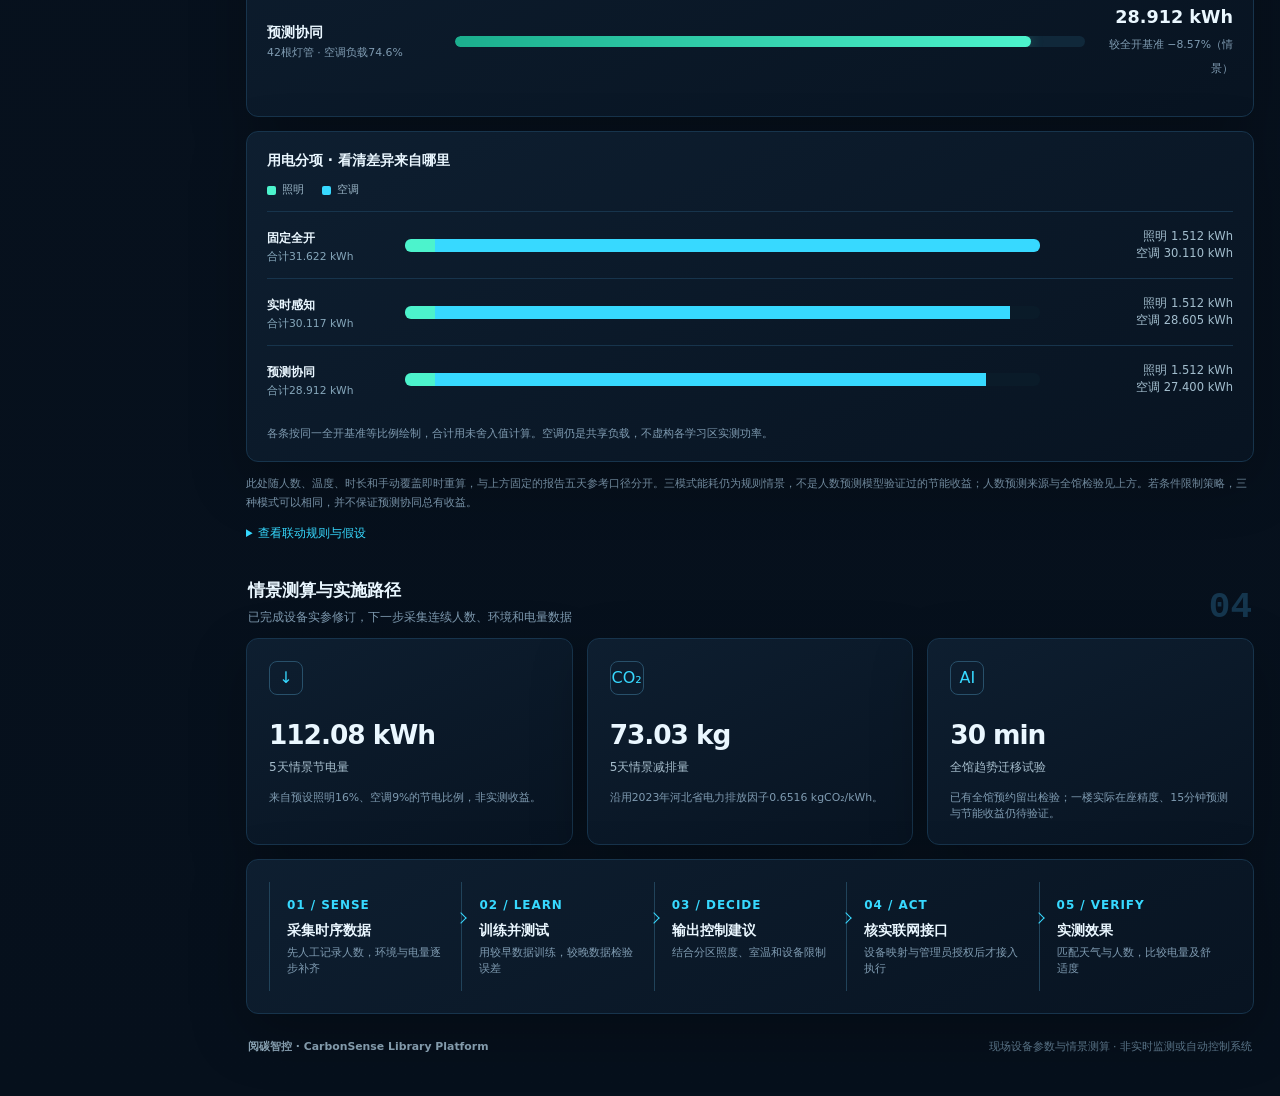
==== commit 54625ee7: "Add 30-minute reservation trend transfer trial with chronological holdout and scenario linkage" ====
--- a/index.html
+++ b/index.html
@@ -23,6 +23,7 @@
     @media(max-width:760px){.source-note{display:block}.source-note a{display:block;margin-top:5px}.canvas-wrap{min-height:300px}.layer-tabs{grid-template-columns:repeat(3,1fr)}.building-layout{min-height:0}.twin-side{padding:15px}.zone{padding:7px 9px}}
     .twin{min-height:720px}.room-meta{flex-wrap:wrap;align-items:center}.layout-source{margin-left:auto;color:#66869b}.room.floor-plan{margin-top:10px;padding:14px;overflow-x:auto;background:linear-gradient(180deg,rgba(7,19,31,.96),rgba(5,15,25,.98));border-color:#21455c}.room.floor-plan:after{content:none}.plan-shell{min-width:620px}.plan-north,.plan-south{text-align:center;color:#5f8198;font-size:.58rem;letter-spacing:.22em}.service-strip{display:grid;grid-template-columns:1fr 1.25fr 1fr;gap:22px;align-items:center;margin:8px 0 13px;padding:8px 12px;border:1px solid #18384d;border-radius:7px;background:rgba(9,27,42,.72)}.locker-bank{display:grid;grid-template-columns:repeat(4,1fr);gap:4px}.locker{height:16px;border:1px solid #8b4c4f;border-radius:2px;background:linear-gradient(180deg,#8a3841,#54242d);box-shadow:inset 0 0 0 1px rgba(255,157,157,.08)}.locker:nth-child(2),.locker:nth-child(6){position:relative}.locker:nth-child(2):after,.locker:nth-child(6):after{content:"储";position:absolute;inset:0;display:grid;place-items:center;color:#e6a7a9;font-size:.48rem}.service-core{display:grid;grid-template-columns:repeat(3,1fr);gap:5px}.service-core span{height:16px;border:1px solid #405a6c;border-radius:2px;background:#1b2d3a}.service-label{grid-column:1/-1;text-align:center;color:#718fa3;font-size:.54rem;letter-spacing:.12em}.seat-plan{display:grid;grid-template-columns:minmax(0,1fr) 54px minmax(0,1fr);gap:14px;align-items:stretch}.wing{padding:10px;border:1px solid #18384e;border-radius:8px;background:linear-gradient(180deg,rgba(10,27,42,.72),rgba(7,20,33,.72))}.wing-label{display:flex;justify-content:space-between;gap:8px;margin-bottom:9px;color:#8eabbd;font-size:.58rem;letter-spacing:.08em}.wing-label b{color:#c9e3ed;font-size:.62rem}.table-grid{display:grid;grid-template-columns:repeat(3,minmax(42px,1fr));gap:10px 8px}.table-cluster{display:grid;grid-template-rows:auto 8px auto;gap:3px;min-height:39px}.table-cluster.gap{border:1px dashed rgba(55,217,255,.08);border-radius:4px;background:rgba(55,217,255,.018)}.table-cluster.gap:after{content:"横向通道";display:grid;place-items:center;grid-row:1/-1;color:#31546a;font-size:.42rem;letter-spacing:.05em}.seat-row{display:grid;grid-template-columns:repeat(3,1fr);gap:3px}.seat{display:grid;place-items:center;min-width:0;height:11px;aspect-ratio:auto;border-radius:3px;background:#244f6d;border:1px solid #326785;color:#a8c4d4;font-size:.42rem;line-height:1;font-variant-numeric:tabular-nums}.seat.occupied{background:linear-gradient(135deg,#1ea99f,#42dec1);border-color:#68f6d9;color:#08251f;box-shadow:0 0 5px rgba(76,243,204,.22)}.seat.reserved{background:#8b6828;border-color:#e1b95b;color:#fff2c6}.seat.selected{outline:1px solid #8ba3ff;box-shadow:0 0 8px rgba(111,134,255,.65)}.desk-row{display:grid;grid-template-columns:repeat(3,1fr);gap:2px}.desk-row i{display:block;border:1px solid #246c8e;background:linear-gradient(180deg,#12628a,#0d4262);border-radius:1px}.solo-seat{display:flex;align-items:center;gap:7px;padding:5px 8px;border:1px dashed #24485e;border-radius:5px;color:#6e8da1;font-size:.52rem}.solo-seat .seat{width:23px;flex:0 0 23px}.central-aisle{position:relative;display:flex;align-items:center;justify-content:center;border-inline:1px dashed #24465b;background:linear-gradient(90deg,transparent,rgba(55,217,255,.03),transparent);overflow:hidden}.central-aisle:before{content:"";position:absolute;top:12px;bottom:12px;left:50%;border-left:1px dashed #28536d}.central-aisle span{position:relative;z-index:1;padding:8px 5px;background:#071522;color:#4d7188;font-size:.5rem;letter-spacing:.2em;writing-mode:vertical-rl}.plan-south{margin-top:10px;padding-top:7px;border-top:1px solid #17364b}.plan-note{margin:10px 1px 0;color:#648499;font-size:.58rem;text-align:right}.plan-note b{color:#8eacbd;font-weight:600}
     @media(max-width:760px){.twin{min-height:0}.room-meta{padding-inline:14px}.layout-source{width:100%;margin-left:0}.room.floor-plan{padding:9px;margin-inline:10px}.plan-shell{min-width:540px}.seat-plan{grid-template-columns:minmax(0,1fr) 42px minmax(0,1fr);gap:9px}.wing{padding:7px}.table-grid{gap:7px 5px}.seat{height:9px;font-size:0}.service-strip{gap:14px}.plan-note{text-align:left}.room.floor-plan:after{content:"横向滑动查看完整平面";display:block;position:sticky;left:0;top:auto;transform:none;margin-top:7px;padding:0;background:none;color:#527188;font-size:.54rem;letter-spacing:normal}}
+    .transfer-tag{display:inline-block;color:var(--amber);font-size:.72rem;margin:0 0 10px}.transfer-controls{display:grid;grid-template-columns:1fr 1fr;gap:10px;margin:12px 0}.transfer-controls label{font-size:.74rem;color:#a7bfce;display:grid;gap:6px}.transfer-controls input,.transfer-controls select{width:100%;min-width:0;background:#081723;color:var(--text);border:1px solid #315269;border-radius:7px;padding:9px;font:inherit}.transfer-controls :focus-visible{outline:2px solid var(--mint);outline-offset:2px}.transfer-buttons{display:flex;flex-wrap:wrap;gap:8px;margin:8px 0}.transfer-buttons button{flex:1;padding:8px;color:#bcd5df;border:1px solid #315269;background:#0a1d2b;border-radius:7px;font-size:.73rem;cursor:pointer}.transfer-result{display:flex;justify-content:space-between;align-items:center;padding:12px;border:1px solid rgba(76,243,204,.3);border-radius:8px;background:rgba(76,243,204,.05);margin-top:12px}.transfer-result small{display:block;color:var(--muted);font-size:.7rem}.transfer-result strong{font-size:2rem;color:var(--mint)}.transfer-result span{font-size:.74rem;color:#bfd1dd}.transfer-chart{display:block;width:100%;height:auto;margin:12px 0}.transfer-summary{font-size:.75rem;color:#b1cad7;margin:10px 0}.transfer-validation{width:100%;border-collapse:collapse;font-size:.7rem;margin-top:10px}.transfer-validation th,.transfer-validation td{text-align:right;padding:7px 3px;border-bottom:1px solid var(--line)}.transfer-validation th:first-child,.transfer-validation td:first-child{text-align:left}.transfer-validation th{color:var(--muted);font-weight:500}.transfer-validation tr:last-child td{color:var(--mint)}.transfer-details{margin-top:12px;font-size:.73rem;color:#b1cad7}.transfer-details summary{cursor:pointer;color:#d2e4ed}.transfer-details p{overflow-wrap:anywhere}.forecast-block h3{font-size:1rem;margin:0 0 8px}.transfer-feedback{font-size:.71rem;min-height:2.2em;color:var(--amber);margin:8px 0}.transfer-warning{border-left:2px solid var(--amber);padding-left:10px;color:#b5c8d4;font-size:.72rem}.transfer-chart text{font-family:inherit;font-size:10px;fill:#92aebf}@media(max-width:380px){.transfer-controls{grid-template-columns:1fr}.transfer-buttons{display:grid;grid-template-columns:1fr}}
   </style>
   <style>
     .evidence{padding:16px 18px;margin-bottom:14px}.evidence h2{margin:0 0 10px;font-size:.95rem}.equipment-grid{display:grid;grid-template-columns:repeat(3,1fr);gap:12px}.equipment-grid p{margin:0;color:#9eb7c8;font-size:.75rem;line-height:1.8}.equipment-grid b{display:block;color:var(--text);font-size:.82rem}.evidence-note{margin:12px 0 0;color:var(--amber);font-size:.72rem}.lamp-panel{padding:18px;margin-top:14px}.lamp-panel h3{margin:0;font-size:.9rem}.lamp-panel>p{color:var(--muted);font-size:.72rem}.lamp-wings{display:grid;grid-template-columns:1fr 1fr;gap:22px;margin-top:14px}.lamp-wing h4{margin:0 0 9px;font-size:.76rem;color:#a9c3d2}.lamp-group{display:grid;grid-template-columns:52px repeat(3,1fr);gap:6px;margin:6px 0;align-items:center}.lamp-group span{font-size:.68rem;color:var(--muted)}.lamp-toggle{border:1px solid #2a9c8d;border-radius:5px;padding:6px 4px;background:#123e3d;color:var(--mint);font-size:.7rem;cursor:pointer}.lamp-toggle.off{background:#091622;color:#738b9d;border-color:#254257}.lamp-toggle:focus-visible,button:focus-visible{outline:2px solid var(--amber);outline-offset:3px}.lamp-summary{margin-top:13px;color:var(--mint);font-size:.75rem}.lamp-tools{display:flex;gap:10px;margin-top:10px}.lamp-tools button{padding:6px 12px;border-radius:6px;border:1px solid #21445a;background:#091624;color:#adcadb;cursor:pointer;font-size:.7rem}.control{grid-template-columns:145px 1fr 85px}.sim-score strong{font-size:3rem}.sim-advice{line-height:1.85}.caption-note{color:var(--muted);font-size:.7rem;line-height:1.7;margin:12px 0 0}.mini strong{font-size:.92rem}.status-line .dot{background:var(--amber);box-shadow:none}@media(max-width:760px){.equipment-grid{grid-template-columns:1fr}.control{grid-template-columns:1fr 85px}.lamp-wings{grid-template-columns:1fr}.kpi-value{font-size:1.3rem}}
@@ -61,7 +62,7 @@
         <article class="card kpi"><div class="kpi-label">报告五天参考节能率</div><div class="kpi-value"><span id="studySavingPct">9.34</span><small>%</small></div><div class="kpi-trend neutral">固定参考 · 不随下方滑块变化</div></article>
       </section>
       <section class="launch-panel" aria-labelledby="launchHeading"><div><h2 id="launchHeading">从使用需求，看到能耗变化</h2><p>选择示例场景，调整人数、温度与演示时长，对比三种模式。采用现场设备参数和公开规则；未接入真实监测或控制设备。</p></div><div class="launch-actions"><a class="primary" href="#strategy">进入联动演示 →</a><a href="#buildingTwin">查看单层空间</a></div></section>
-      <section class="card evidence" aria-labelledby="equipmentHeading"><h2 id="equipmentHeading">现场设备台账与接入状态</h2><div class="equipment-grid"><p><b>照明已确认</b>42根18W T8 LED灯管，3根一组。每侧7组、21根，单侧378W，全室756W。团队确认同组灯管可以分别开关。</p><p><b>空调铭牌建模</b>2台海尔柜机，同侧墙边。按两台同型号 KFRd-280LW/730A 建模，每台输入9180W、制冷量28000W；墙面方位尚未定位。</p><p><b>当前原型能力</b>已实现设备参数展示、42根灯管开关演示与能耗情景计算。联网控制的型号、接口和权限待核实，网页未发送硬件指令。</p></div><p class="evidence-note">人数与座位状态为示例，尚无连续人数数据、训练后的预测模型或实测节能结论。报告参考口径与联动演示分别标示，设备参数同步至2026年10月9日。</p></section>
+      <section class="card evidence" aria-labelledby="equipmentHeading"><h2 id="equipmentHeading">现场设备台账与接入状态</h2><div class="equipment-grid"><p><b>照明已确认</b>42根18W T8 LED灯管，3根一组。每侧7组、21根，单侧378W，全室756W。团队确认同组灯管可以分别开关。</p><p><b>空调铭牌建模</b>2台海尔柜机，同侧墙边。按两台同型号 KFRd-280LW/730A 建模，每台输入9180W、制冷量28000W；墙面方位尚未定位。</p><p><b>当前原型能力</b>已实现设备参数展示、42根灯管开关演示与能耗情景计算。联网控制的型号、接口和权限待核实，网页未发送硬件指令。</p></div><p class="evidence-note">2026年10月10日加入全馆预约趋势迁移试验：使用6/24—28的半小时预约统计（年份待确认），已有全馆留出检验，尚无一楼实际在座人数或实测节能结论。座位状态仍为示例，报告五天参考与联动演示分别标示。</p></section>
       <section class="card building3d" id="buildingTwin" aria-labelledby="buildingHeading">
         <div class="panel-head"><h2 id="buildingHeading">一楼学生自习室 · 3D 能源空间示意</h2><span>拖拽旋转 · 非实时测量</span></div>
         <div class="building-layout">
@@ -76,7 +77,21 @@
 <div class="room floor-plan" aria-label="一楼学生自习室314个座位的布局示意图"><div class="plan-shell"><div class="plan-north">上侧 · 储物与设备区</div><div class="service-strip"><div class="locker-bank" aria-label="左侧储物柜"><span class="locker"></span><span class="locker"></span><span class="locker"></span><span class="locker"></span><span class="locker"></span><span class="locker"></span><span class="locker"></span><span class="locker"></span></div><div class="service-core" aria-label="设备区"><span></span><span></span><span></span><small class="service-label">储物柜 / 设备区</small></div><div class="locker-bank" aria-label="右侧储物柜"><span class="locker"></span><span class="locker"></span><span class="locker"></span><span class="locker"></span><span class="locker"></span><span class="locker"></span><span class="locker"></span><span class="locker"></span></div></div><div class="seat-plan"><section class="wing" aria-label="左翼学习区"><div class="wing-label"><b>左翼学习区</b><span>157 座</span></div><div class="solo-seat"><span id="leftSolo"></span><span>上侧单人位</span></div><div class="table-grid" id="leftWing"></div></section><div class="central-aisle" aria-label="中央主通道"><span>中央主通道</span></div><section class="wing" aria-label="右翼学习区"><div class="wing-label"><b>右翼学习区</b><span>157 座</span></div><div class="solo-seat"><span id="rightSolo"></span><span>上侧单人位</span></div><div class="table-grid" id="rightWing"></div></section></div><div class="plan-south">下侧 · 入口位置待核实</div><p class="plan-note"><b>布局说明：</b>每个蓝色长桌单元对应上下各 3 个座位；虚线位置为横向通道。</p></div></div>
         </article>
         <aside class="forecast" id="prediction">
-          <article class="card forecast-block"><div class="forecast-label"><span>短时占用预测计划</span><span>未来15 / 30分钟</span></div><div class="forecast-value"><strong>待验证</strong><span>尚未训练模型</span></div><div class="forecast-row"><div class="mini"><small>15分钟预测</small><strong>待接人数数据</strong></div><div class="mini"><small>30分钟预测</small><strong>待接人数数据</strong></div></div><p class="caption-note">拟使用历史人数、时刻、星期和可用预约信息。按时间留出测试数据，比较简单基准与候选模型，再报告误差；不展示虚构置信度。</p></article>
+          <article class="card forecast-block" aria-labelledby="transferHeading">
+            <span class="transfer-tag">迁移试验 · 非一楼实测 · 未接传感器</span>
+            <h3 id="transferHeading">全馆预约趋势 → 一楼人数情景</h3>
+            <p class="caption-note">采用团队提供的6/24—28预约统计，年份待确认。每30分钟一个数据点，因此先试30分钟预测；15分钟预测尚无对应数据验证。</p>
+            <div class="transfer-controls"><label for="forecastTime">预测起点（情景时刻）<select id="forecastTime" aria-label="预测起点（情景时刻）"></select></label><label for="forecastCurrent">一楼当前人数（情景）<input id="forecastCurrent" type="number" min="0" max="314" step="1" inputmode="numeric" value="298"></label></div>
+            <div class="transfer-buttons"><button type="button" id="loadForecastReference">载入该时刻历史参考</button><button type="button" id="useScenarioPeople">采用下方人数情景</button></div>
+            <div class="transfer-result" role="status"><div><small id="forecastAt">16:30 · 未来30分钟</small><strong id="forecastPeople">—</strong><span> 人（迁移情景）</span></div><div><small>较当前情景</small><b id="forecastChange">—</b></div></div>
+            <svg class="transfer-chart" id="forecastChart" viewBox="0 0 360 150" role="img" aria-label="历史均值映射曲线和30分钟预测点"></svg>
+            <p class="transfer-summary" id="forecastSummary"></p>
+            <p class="transfer-feedback" id="forecastFeedback" role="status">当前人数为可编辑的假设，不是自动采集。变化后按回车或移开焦点确认。</p>
+            <button type="button" class="demo-btn" id="applyForecast">用预测人数试算三模式</button>
+            <p class="caption-note">载入后三模式在同一未来人数情景下比较。空调5%/9%节电上限仍为假设，不是人数预测模型计算出的真实收益。</p>
+            <p class="transfer-warning" id="transferBoundary"></p>
+            <details class="transfer-details"><summary>预测公式与全馆留出检验（非一楼误差）</summary><p id="forecastFormula"></p><p id="forecastValidationNote"></p><table class="transfer-validation"><caption>6/28全馆预约人数的30分钟滚动预测</caption><thead><tr><th scope="col">方法</th><th scope="col">MAE（人）</th><th scope="col">RMSE（人）</th></tr></thead><tbody id="forecastValidation"></tbody></table><p id="forecastAllValidation"></p><p>仅5天、1天最终测试，不能证明长期表现或一楼适用性。每次只使用预测起点已知人数，不读取下一时刻真实值。没有虚构置信区间，不能据此自动关灯或停空调。</p></details>
+          </article>
           <article class="card strategy" id="aiStrategyCard"><span class="strategy-tag">ADVISORY MODE</span><h3>先输出建议，再核实执行条件</h3><p>人数预测辅助判断需求，但不能仅凭人数决定关灯或停空调。</p><div class="actions"><div class="action"><span class="action-icon">L</span><div><b>42根灯管逐根开关演示</b><small>真实策略还需灯管与座位映射、区域占用和照度</small></div></div><div class="action"><span class="action-icon">A</span><div><b>空调控制上限为2台</b><small>以实测室温、舒适要求和设备保护为约束，不按人数直接停机</small></div></div></div><div class="saving"><div><span>联网接口</span><strong>待核实</strong></div><div><span>硬件执行</span><strong>未接入</strong></div></div><button class="demo-btn" id="demoBtn">查看演示说明</button><p class="caption-note" id="demoStatus" role="status">本页面仅演示，不向现场设备发送指令。</p></article>
         </aside>
       </section>
@@ -110,12 +125,12 @@
         <div class="section-title"><div><h2 id="compareHeading">当前情景 · 三模式联动对比</h2><p id="compareConditions">同一人数、温度、持续时长与基准负载率；点击模式同步上方结果</p></div><span class="section-index">03</span></div>
         <div class="card compare-card" id="modeComparison" role="radiogroup" aria-label="三模式详细联动对比"></div>
         <div class="card breakdown-card"><h3>用电分项 · 看清差异来自哪里</h3><div class="split-legend"><span><i></i>照明</span><span><i></i>空调</span></div><div id="energyBreakdown"></div><p class="caption-note">各条按同一全开基准等比例绘制，合计用未舍入值计算。空调仍是共享负载，不虚构各学习区实测功率。</p></div>
-        <p class="caption-note">此处随人数、温度、时长和手动覆盖即时重算，与上方固定的报告五天参考口径分开。预测协同仍为规则情景，不是已训练模型；若条件限制策略，三种模式可以相同，并不保证预测协同总有收益。</p>
+        <p class="caption-note">此处随人数、温度、时长和手动覆盖即时重算，与上方固定的报告五天参考口径分开。三模式能耗仍为规则情景，不是人数预测模型验证过的节能收益；人数预测来源与全馆检验见上方。若条件限制策略，三种模式可以相同，并不保证预测协同总有收益。</p>
         <details class="rule-details"><summary>查看联动规则与假设</summary><p>基准负载率＝82%＋35%×（人数−294）÷314＋3.5%×（温度−27），限制在40%—100%。这是可复核、未校准的敏感性假设，不是空调物理模型。全开模式开启42根灯管；实时感知按均匀占用比例向上取整并预留3根，预测协同预留2根，最多42根。空调节电假设上限分别为5%和9%，在27—29℃逐步收紧，达到29℃且有人时不减少空调负载；没有人数时两个优化模式演示空置停机。空置和照明分配均未核实，不构成实际执行建议。修改灯管或节电比例只覆盖当前模式，修改基准负载率会统一影响三种模式；切换模式或修改人数/温度清除覆盖。</p></details>
       </section>
       <section class="section" id="about" aria-labelledby="impactHeading">
         <div class="section-title"><div><h2 id="impactHeading">情景测算与实施路径</h2><p>已完成设备实参修订，下一步采集连续人数、环境和电量数据</p></div><span class="section-index">04</span></div>
-        <div class="impact"><article class="card impact-card"><div class="impact-icon">↓</div><strong id="impactSaving">112.08 kWh</strong><span>5天情景节电量</span><p>来自预设照明16%、空调9%的节电比例，非实测收益。</p></article><article class="card impact-card"><div class="impact-icon">CO₂</div><strong id="impactCarbon">73.03 kg</strong><span>5天情景减排量</span><p>沿用2023年河北省电力排放因子0.6516 kgCO₂/kWh。</p></article><article class="card impact-card"><div class="impact-icon">AI</div><strong>15–30 min</strong><span>拟验证的预测窗口</span><p>先采集实际人数，再训练与测试模型；当前没有验证误差。</p></article></div>
+        <div class="impact"><article class="card impact-card"><div class="impact-icon">↓</div><strong id="impactSaving">112.08 kWh</strong><span>5天情景节电量</span><p>来自预设照明16%、空调9%的节电比例，非实测收益。</p></article><article class="card impact-card"><div class="impact-icon">CO₂</div><strong id="impactCarbon">73.03 kg</strong><span>5天情景减排量</span><p>沿用2023年河北省电力排放因子0.6516 kgCO₂/kWh。</p></article><article class="card impact-card"><div class="impact-icon">AI</div><strong>30 min</strong><span>全馆趋势迁移试验</span><p>已有全馆预约留出检验；一楼实际在座精度、15分钟预测与节能收益仍待验证。</p></article></div>
         <div class="card flow" style="margin-top:14px"><div class="flow-step"><b>01 / SENSE</b><strong>采集时序数据</strong><p>先人工记录人数，环境与电量逐步补齐</p></div><div class="flow-step"><b>02 / LEARN</b><strong>训练并测试</strong><p>用较早数据训练，较晚数据检验误差</p></div><div class="flow-step"><b>03 / DECIDE</b><strong>输出控制建议</strong><p>结合分区照度、室温和设备限制</p></div><div class="flow-step"><b>04 / ACT</b><strong>核实联网接口</strong><p>设备映射与管理员授权后才接入执行</p></div><div class="flow-step"><b>05 / VERIFY</b><strong>实测效果</strong><p>匹配天气与人数，比较电量及舒适度</p></div></div>
       </section>
       <footer class="footer"><strong>阅碳智控 · CarbonSense Library Platform</strong><span>现场设备参数与情景测算 · 非实时监测或自动控制系统</span></footer>
@@ -123,6 +138,8 @@
   </div>
   <script src="data/study-model.js"></script>
   <script src="data/interactive-model.js"></script>
+  <script src="data/reservation-model.js"></script>
+  <script src="data/reservation-profile.js"></script>
   <script>
     const reservedSeats=new Set([14,37,63,92,118,154,187,221,268,303]);
     const freeSeats=new Set([8,52,71,106,139,173,208,244,281,312]);
@@ -198,7 +215,7 @@
       const modeLabel=`${result.name}${result.manual?'（手动覆盖）':''}`;
       document.getElementById('activeModeLabel').textContent=`${modeLabel} · 当前${scenario.hours}小时`;
       document.getElementById('liveScenarioStatus').textContent=`当前${p}人 / ${t}℃ / ${scenario.hours}h · ${modeLabel} · ${scenario.manualLoad?'负载率手动覆盖':'规则自动联动'}`;
-      const explanations={fixed:'固定全开：保持42根灯管开启，两台空调按共同基准负载估算，用作比较起点。',realtime:'实时感知演示：按当前人数的均匀分布假设分配灯管并预留3根，空调节电假设受温度约束；尚未接入实时传感器。',predictive:'预测协同演示：采用2根灯管余量和预设空调节电上限，展示协同策略的可能影响；尚未训练预测模型，不代表已预测未来人数。'};
+      const explanations={fixed:'固定全开：保持42根灯管开启，两台空调按共同基准负载估算，用作比较起点。',realtime:'实时感知演示：按当前人数的均匀分布假设分配灯管并预留3根，空调节电假设受温度约束；尚未接入实时传感器。',predictive:'预测协同演示：采用2根灯管余量和预设空调节电上限。上方可载入全馆趋势迁移的30分钟人数预测，但没有一楼实测验证，节电比例也不是模型学习结果。'};
       document.getElementById('modeExplanation').textContent=explanations[selectedMode]+(result.manual?' 当前模式已手动覆盖，请以覆盖后的情景结果为准。':'');
       const insight=p===0&&result.hvacOff?(result.energy<.000001?'这是空置停机的理想边界，100%仅表示本计算边界内的假设，不是实测节能率；实际值守及环境保护需求仍待确认。':'空置停机只是空调的情景假设，手动开启的灯管仍计入用电。收益未经实测，实际值守及环境保护需求仍待确认。'):selectedMode==='fixed'&&!result.manual?'固定全开是比较基准，相对自身节电量为0。可切换实时感知或预测协同，在相同输入下查看规则情景差异。':result.saved<.000001?'在当前条件下，这个模式没有估算收益。满座高温时三种模式可以相同，不强行展示节能效果。':result.hvacSaved>result.lightingSaved?'当前估算节电主要来自空调负载假设。应优先补充实际空调用电与室温数据，验证收益和舒适度。':'当前估算节电主要来自照明开关差异。真实执行前需确认灯管与座位映射，并满足照度要求。';
       document.getElementById('strategyInsight').textContent=insight;
@@ -208,7 +225,7 @@
       const light=twinLayers.lighting;light.values=[left*.018,0,right*.018,0];light.display=[`${(left*.018).toFixed(3)} kW`,'边界外',`${(right*.018).toFixed(3)} kW`,'边界外'];light.total=`${result.lightingKw.toFixed(3)} kW（情景）`;light.potential=`${result.name} · 开启${on}/42根`;
       const hvac=twinLayers.hvac;hvac.values=[result.hvacKw>0?1:0,0,result.hvacKw>0?1:0,0];hvac.display=[result.hvacOff?'空置停机假设':'共享供冷（估算）','通道',result.hvacOff?'空置停机假设':'共享供冷（估算）','墙面方位待核实'];hvac.total=`${result.hvacKw.toFixed(3)} kW（估算）`;hvac.potential=`${result.hvacOff?'空置停机假设':'2台共享供冷'} · 额定18.36kW`;refreshZoneList();drawBuilding();
       let caution=p>0&&closed>0?'有人使用时，不能仅凭人数关灯；需核实灯管对应座位与照度。':'灯管切换仅为网页演示，真实执行需人工确认。';
-      let comfort=p===0?'空置：两个优化模式演示关闭普通照明与空调。是否可停机、是否有人值守仍需现场核实。':t>=29?'温度约束：室温情景≥29℃，两个优化模式不假设空调节电，以同基准负载演示供冷。':t>27?'温度约束收紧：空调节电假设随室温升高逐步下降，不能据此认定舒适度达标。':'按预设规则演示照明余量与空调节电上限；不是实测收益或真实预测输出。';
+      let comfort=p===0?'空置：两个优化模式演示关闭普通照明与空调。是否可停机、是否有人值守仍需现场核实。':t>=29?'温度约束：室温情景≥29℃，两个优化模式不假设空调节电，以同基准负载演示供冷。':t>27?'温度约束收紧：空调节电假设随室温升高逐步下降，不能据此认定舒适度达标。':'按预设规则演示照明余量与空调节电上限；不是人数预测模型验证过的实测收益。';
       if(acSavingOverride!==null&&p>0&&t<29)comfort='当前模式空调节电比例已手动覆盖；达到29℃仍不假设空调节电。手动覆盖未经舒适度验证，不是实际执行建议。';
       document.getElementById('liveComfortNote').textContent=comfort;
       outputs.advice.textContent=`${modeLabel}：${p}人、${t}℃，开灯${on}根；空调共2台，模式等效负载率${(result.hvacLoad*100).toFixed(1)}%。${caution} ${comfort} 未发送硬件指令。`;
@@ -223,6 +240,35 @@
     document.getElementById('allLampsOn').addEventListener('click',()=>{manualLamps=true;lampStates.fill(true);syncLampButtons();updateSimulator()});document.getElementById('allLampsOff').addEventListener('click',()=>{manualLamps=true;lampStates.fill(false);syncLampButtons();updateSimulator()});
     document.getElementById('restoreModePolicy').addEventListener('click',()=>{clearOverrides();updateSimulator()});
     document.getElementById('resetScenario').addEventListener('click',()=>{fields.people.value=294;fields.temperature.value=27;fields.hours.value=2;selectedMode='fixed';clearOverrides();setInputFeedback();updateSimulator()});
+    const forecastTime=document.getElementById('forecastTime'),forecastCurrent=document.getElementById('forecastCurrent');
+    let forecastInput=298,forecastOutput=null;
+    reservationArtifact.times.slice(0,47).forEach((time,slot)=>{const option=document.createElement('option');option.value=slot;option.textContent=time;forecastTime.appendChild(option)});forecastTime.value=32;
+    function updateForecast(){
+      forecastOutput=reservationModel.transfer(reservationArtifact,+forecastTime.value,forecastInput);
+      const result=forecastOutput,put=(id,text)=>document.getElementById(id).textContent=text;
+      forecastCurrent.value=forecastInput;
+      put('forecastAt',`${reservationArtifact.times[result.targetSlot]} · 未来30分钟`);put('forecastPeople',result.people);
+      const delta=result.people-forecastInput;put('forecastChange',`${delta>0?'+':''}${delta} 人`);
+      put('forecastSummary',`该时刻历史均值映射 ${result.profileCurrent.toFixed(1)} 人；下一时刻 ${result.profileNext.toFixed(1)} 人。采用当前偏差修正，不代表真实一楼在座人数。`);
+      put('forecastFormula',`预测＝下一时刻历史均值＋${reservationArtifact.weight}×（当前情景人数－当前时刻历史均值）。映射比例为314/${reservationArtifact.referencePeak}，只迁移曲线形状；输出限制在0—314人。`);
+      put('transferBoundary',`完整区域台账1232座，但全馆预约峰值为${reservationArtifact.referencePeak}，口径差异尚未解释。这里将训练期峰值映射到314座，不把它当作真实占用率。${result.clipped?'本次原始预测超过314，已按演示容量截断，截断不是测量。':''}${result.historicalZero?'目标落在历史零值时段，清零边界可能失真，不能据此关闭设备。':''}`);
+      const names={persistence:'当前人数不变',profile:'历史同刻均值',adjusted:'趋势＋当前修正'};
+      document.getElementById('forecastValidation').innerHTML=reservationArtifact.validation.map(row=>`<tr><th scope="row">${names[row.id]}</th><td>${row.active.mae.toFixed(2)}</td><td>${row.active.rmse.toFixed(2)}</td></tr>`).join('');
+      const tested=reservationArtifact.validation.find(row=>row.id==='adjusted');
+      put('forecastValidationNote',`6/24—27共192点建立历史均值和峰值；权重仅在这4天内逐日扩展验证选定。6/28共48点留出，主要误差评估取历史非零的06:30—22:00共${tested.active.count}个目标，未用夜间零值稀释指标。`);
+      put('forecastAllValidation',`附：全部${tested.all.count}个可预测目标（00:30—23:30）的MAE为${tested.all.mae.toFixed(2)}、RMSE为${tested.all.rmse.toFixed(2)}个全馆预约人数。上述误差不属于一楼，不能换算成一楼实测准确率。`);
+      const x=slot=>24+slot/47*316,y=value=>115-value/314*88;
+      const line=reservationArtifact.profile.map((n,slot)=>`${x(slot).toFixed(2)},${y(Math.min(314,n*result.scale)).toFixed(2)}`).join(' ');
+      document.getElementById('forecastChart').innerHTML=`<line x1="24" y1="115" x2="340" y2="115" stroke="#315269"/><text x="5" y="30">314</text><text x="13" y="118">0</text><text x="24" y="133">00:00</text><text x="157" y="133">12:00</text><text x="306" y="133">23:30</text><polyline points="${line}" fill="none" stroke="#37d9ff" stroke-width="2"/><line x1="${x(result.slot)}" y1="${y(result.current)}" x2="${x(result.targetSlot)}" y2="${y(result.people)}" stroke="#4cf3cc" stroke-width="3"/><circle cx="${x(result.slot)}" cy="${y(result.current)}" r="4" fill="#eabd64"/><circle cx="${x(result.targetSlot)}" cy="${y(result.people)}" r="4" fill="#4cf3cc"/><text x="24" y="13">蓝：历史均值映射　黄：当前情景　绿：预测</text>`;
+      document.getElementById('forecastChart').setAttribute('aria-label',`历史均值映射曲线；${reservationArtifact.times[result.slot]}当前情景${result.current}人，${reservationArtifact.times[result.targetSlot]}预测情景${result.people}人，非一楼实测`);
+    }
+    const commitForecast=()=>{const next=interactiveModel.normalizeNumeric(forecastCurrent.value,{min:0,max:314,step:1,fallback:forecastInput});forecastInput=next.value;updateForecast();document.getElementById('forecastFeedback').textContent=next.invalid?'输入无效，保留原人数情景。':next.adjusted?`已调整到允许范围和整数：${next.value}人。`:'人数情景已更新，30分钟预测重算。'};
+    forecastCurrent.addEventListener('change',commitForecast);forecastCurrent.addEventListener('blur',commitForecast);forecastCurrent.addEventListener('keydown',event=>{if(event.key==='Enter'){event.preventDefault();commitForecast()}});
+    forecastTime.addEventListener('change',()=>{updateForecast();document.getElementById('forecastFeedback').textContent='预测时刻已更新，当前人数保留；可载入该时刻历史参考。'});
+    document.getElementById('loadForecastReference').addEventListener('click',()=>{forecastInput=Math.round(reservationArtifact.profile[+forecastTime.value]*314/reservationArtifact.referencePeak);updateForecast();document.getElementById('forecastFeedback').textContent='已载入历史均值的等比例人数情景，不是一楼采集结果。'});
+    document.getElementById('useScenarioPeople').addEventListener('click',()=>{forecastInput=+fields.people.value;updateForecast();document.getElementById('forecastFeedback').textContent='已采用下方人数情景，未读取现场传感器。'});
+    document.getElementById('applyForecast').addEventListener('click',()=>{fields.people.value=forecastOutput.people;selectedMode='predictive';clearOverrides();updateSimulator();setInputFeedback(`已载入${reservationArtifact.times[forecastOutput.targetSlot]}的${forecastOutput.people}人迁移预测情景。三模式使用同一未来人数；不是一楼实测或实测节能收益。`);document.getElementById('forecastFeedback').textContent='预测人数已载入下方三模式情景，未发送任何硬件指令。';document.getElementById('strategy').scrollIntoView({behavior:'smooth',block:'start'})});
+    updateForecast();
     function setPresentation(enabled){document.body.classList.toggle('presentation',enabled);const button=document.getElementById('presentationToggle');button.setAttribute('aria-pressed',String(enabled));button.textContent=enabled?'退出路演视图 · Esc':'路演展示视图';fitBuildingCanvas()}
     document.getElementById('presentationToggle').addEventListener('click',()=>setPresentation(!document.body.classList.contains('presentation')));
     document.addEventListener('keydown',event=>{if(event.key==='Escape'&&document.body.classList.contains('presentation'))setPresentation(false)});
@@ -239,4 +285,3 @@
   </script>
 </body>
 </html>
-
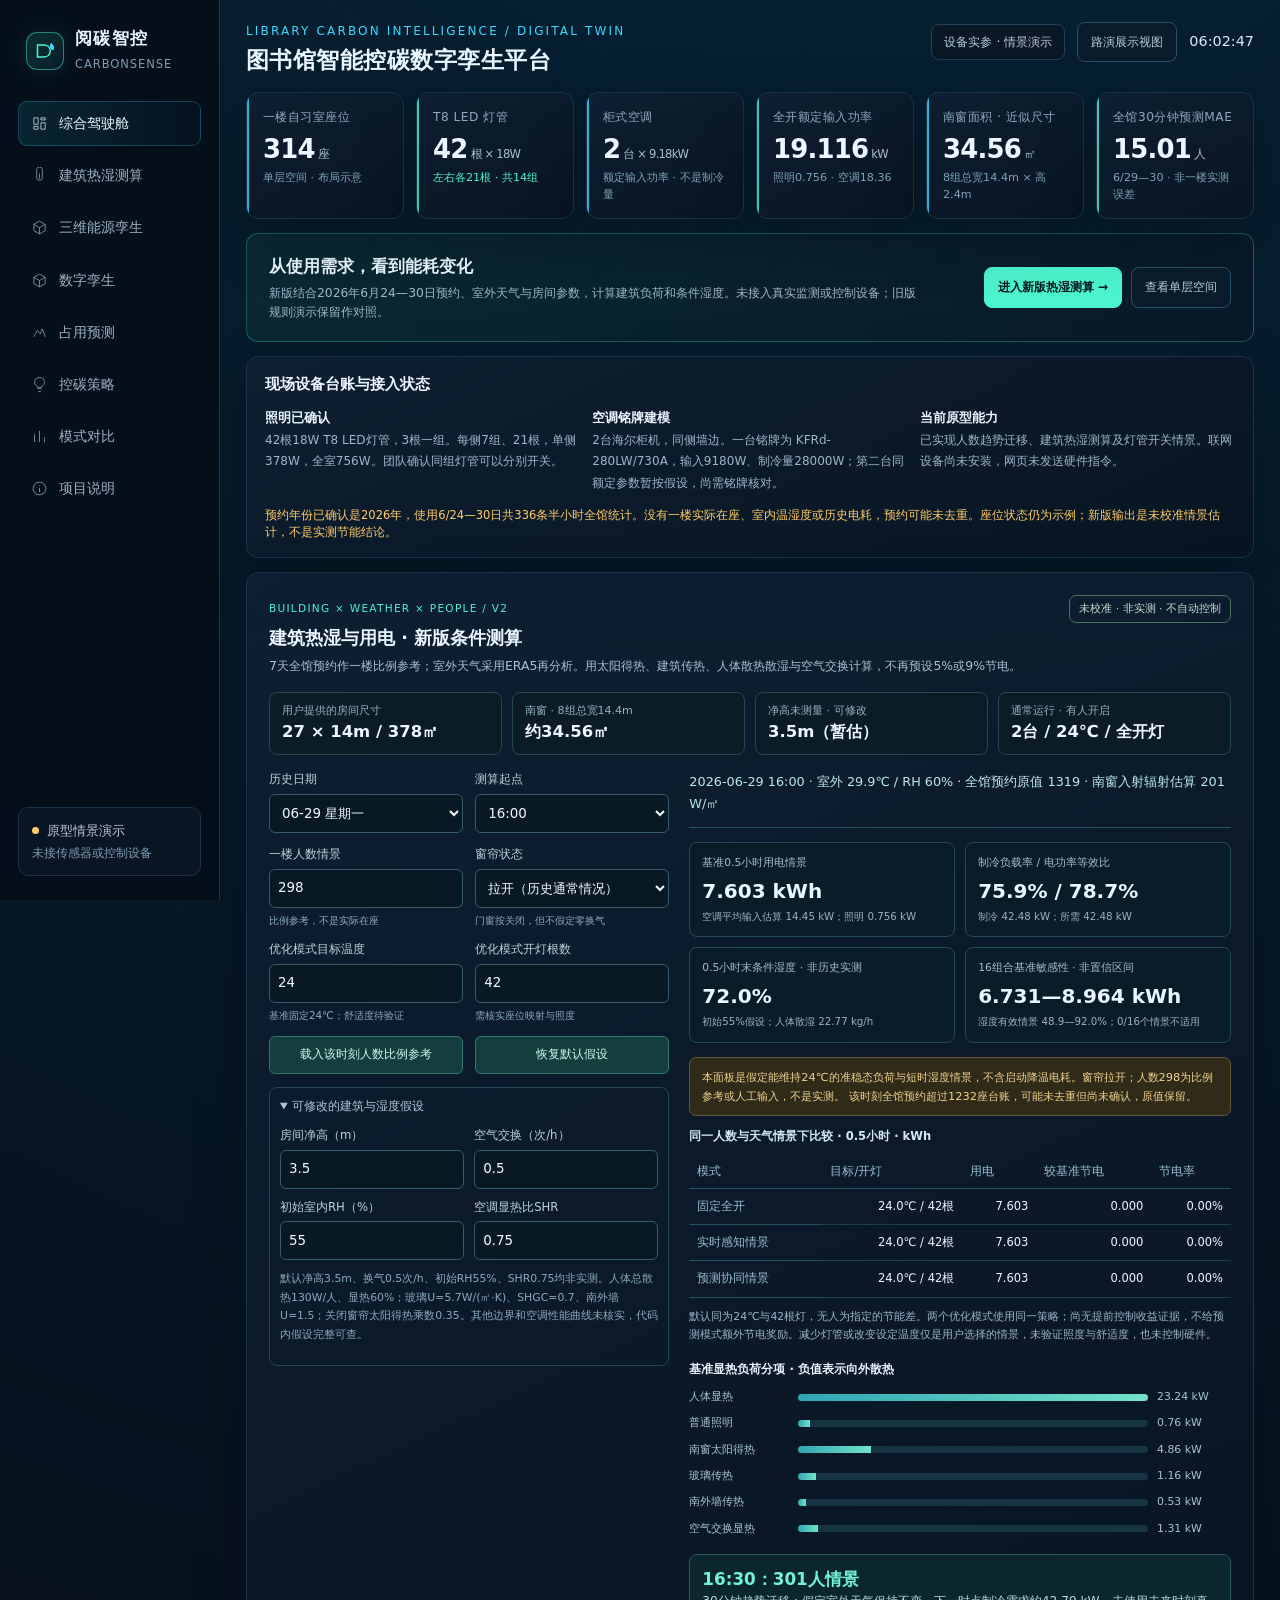
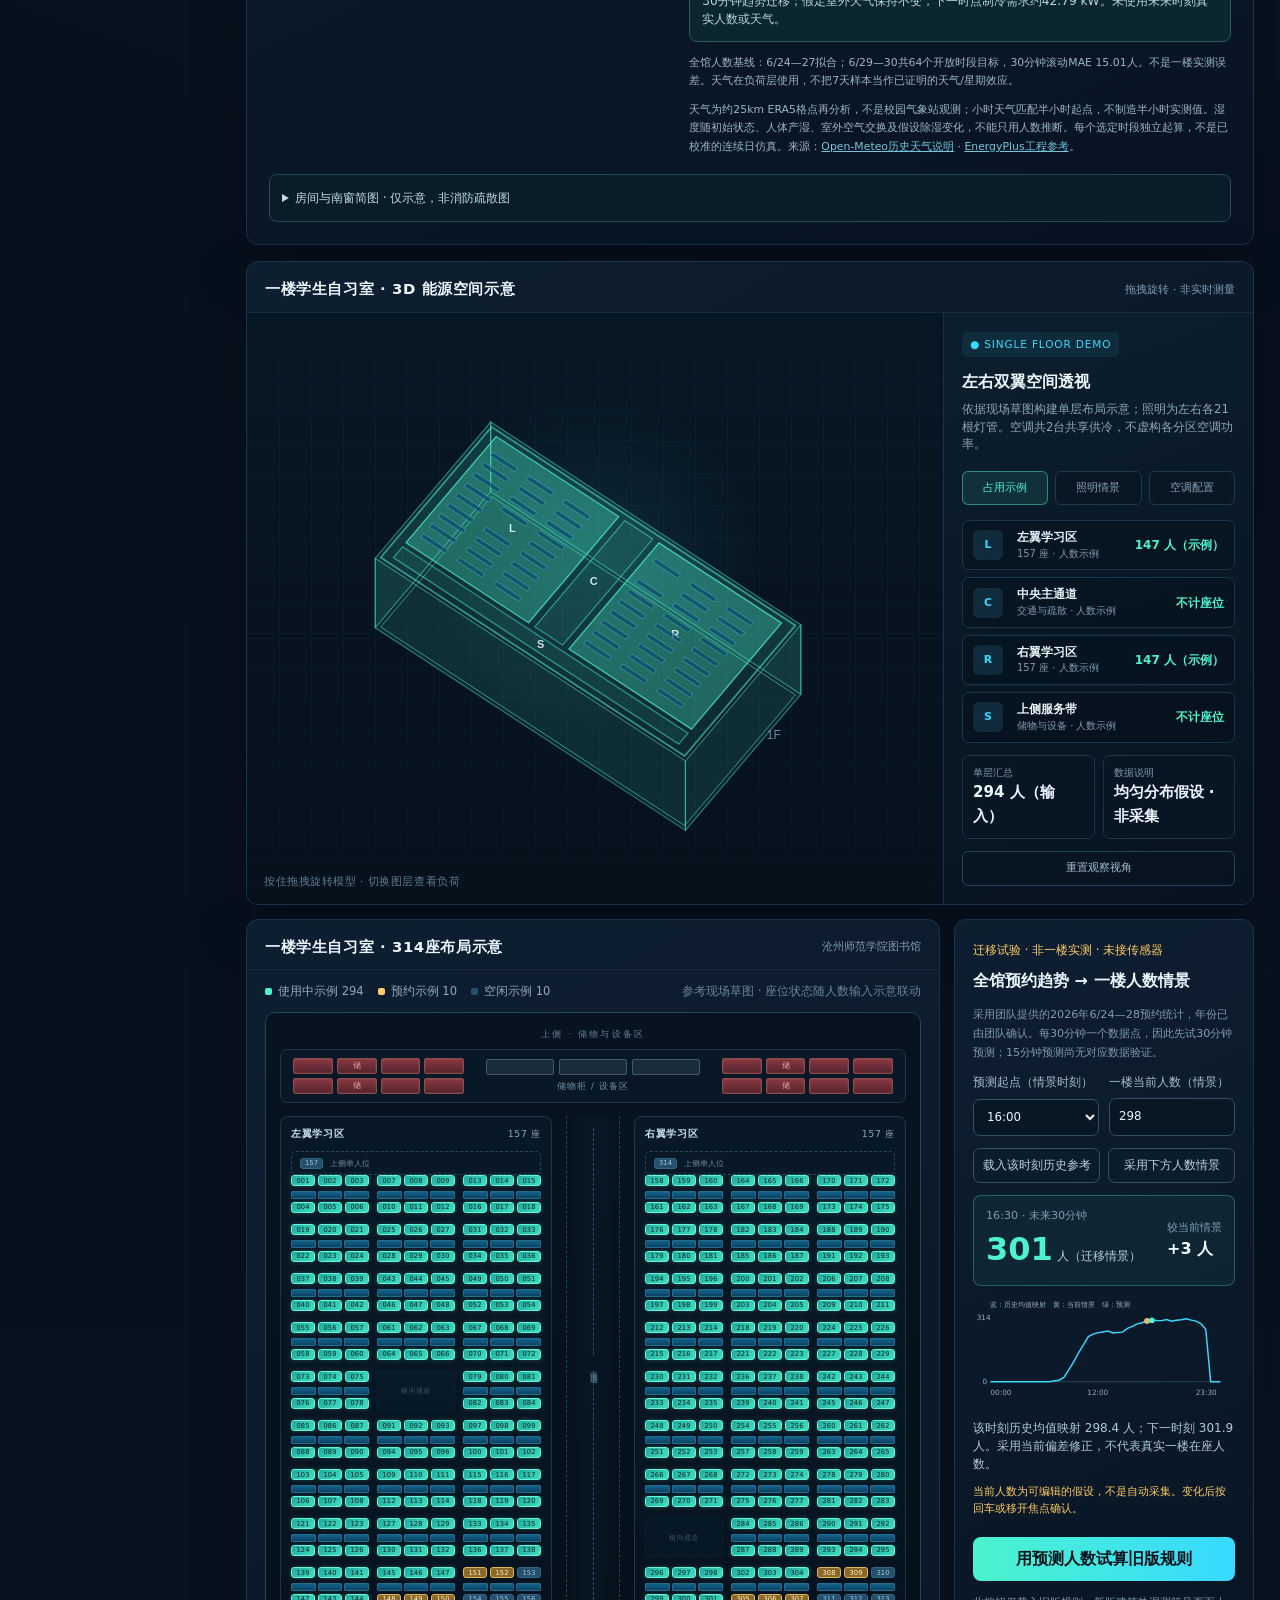
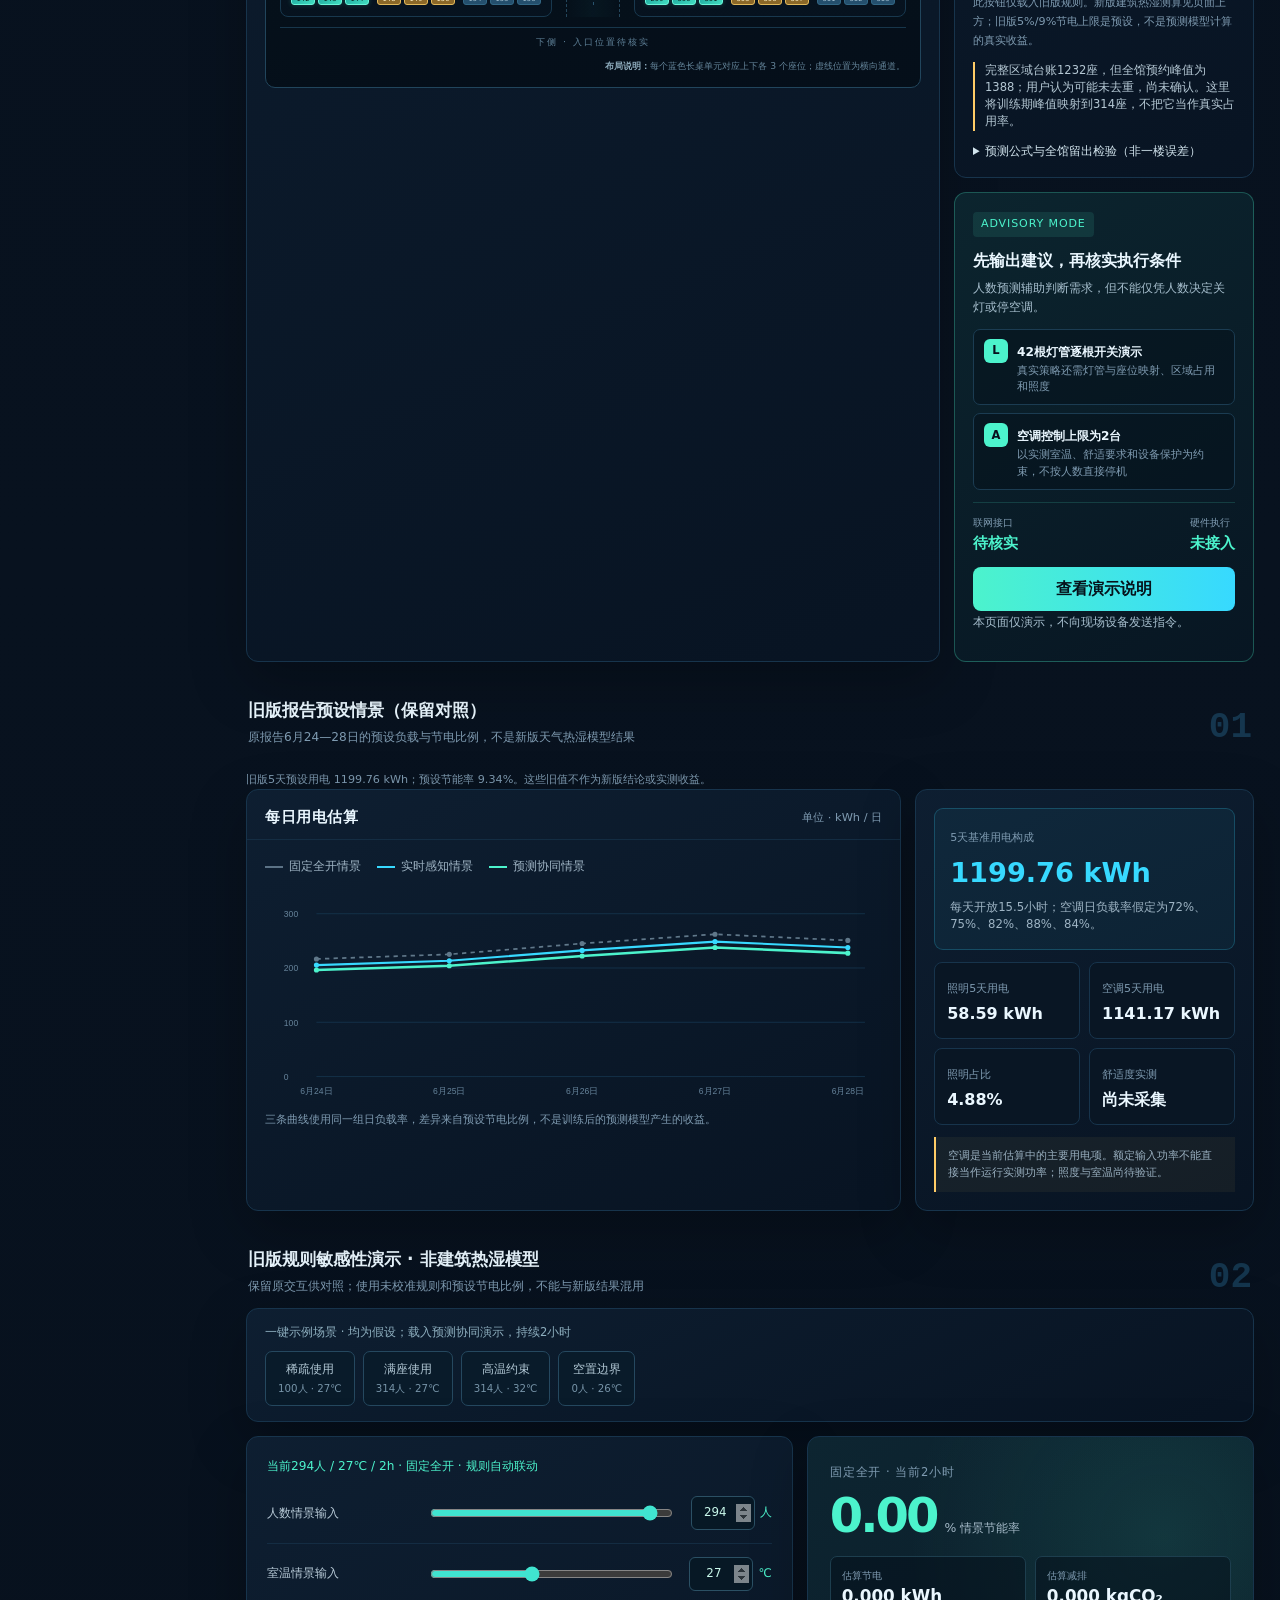
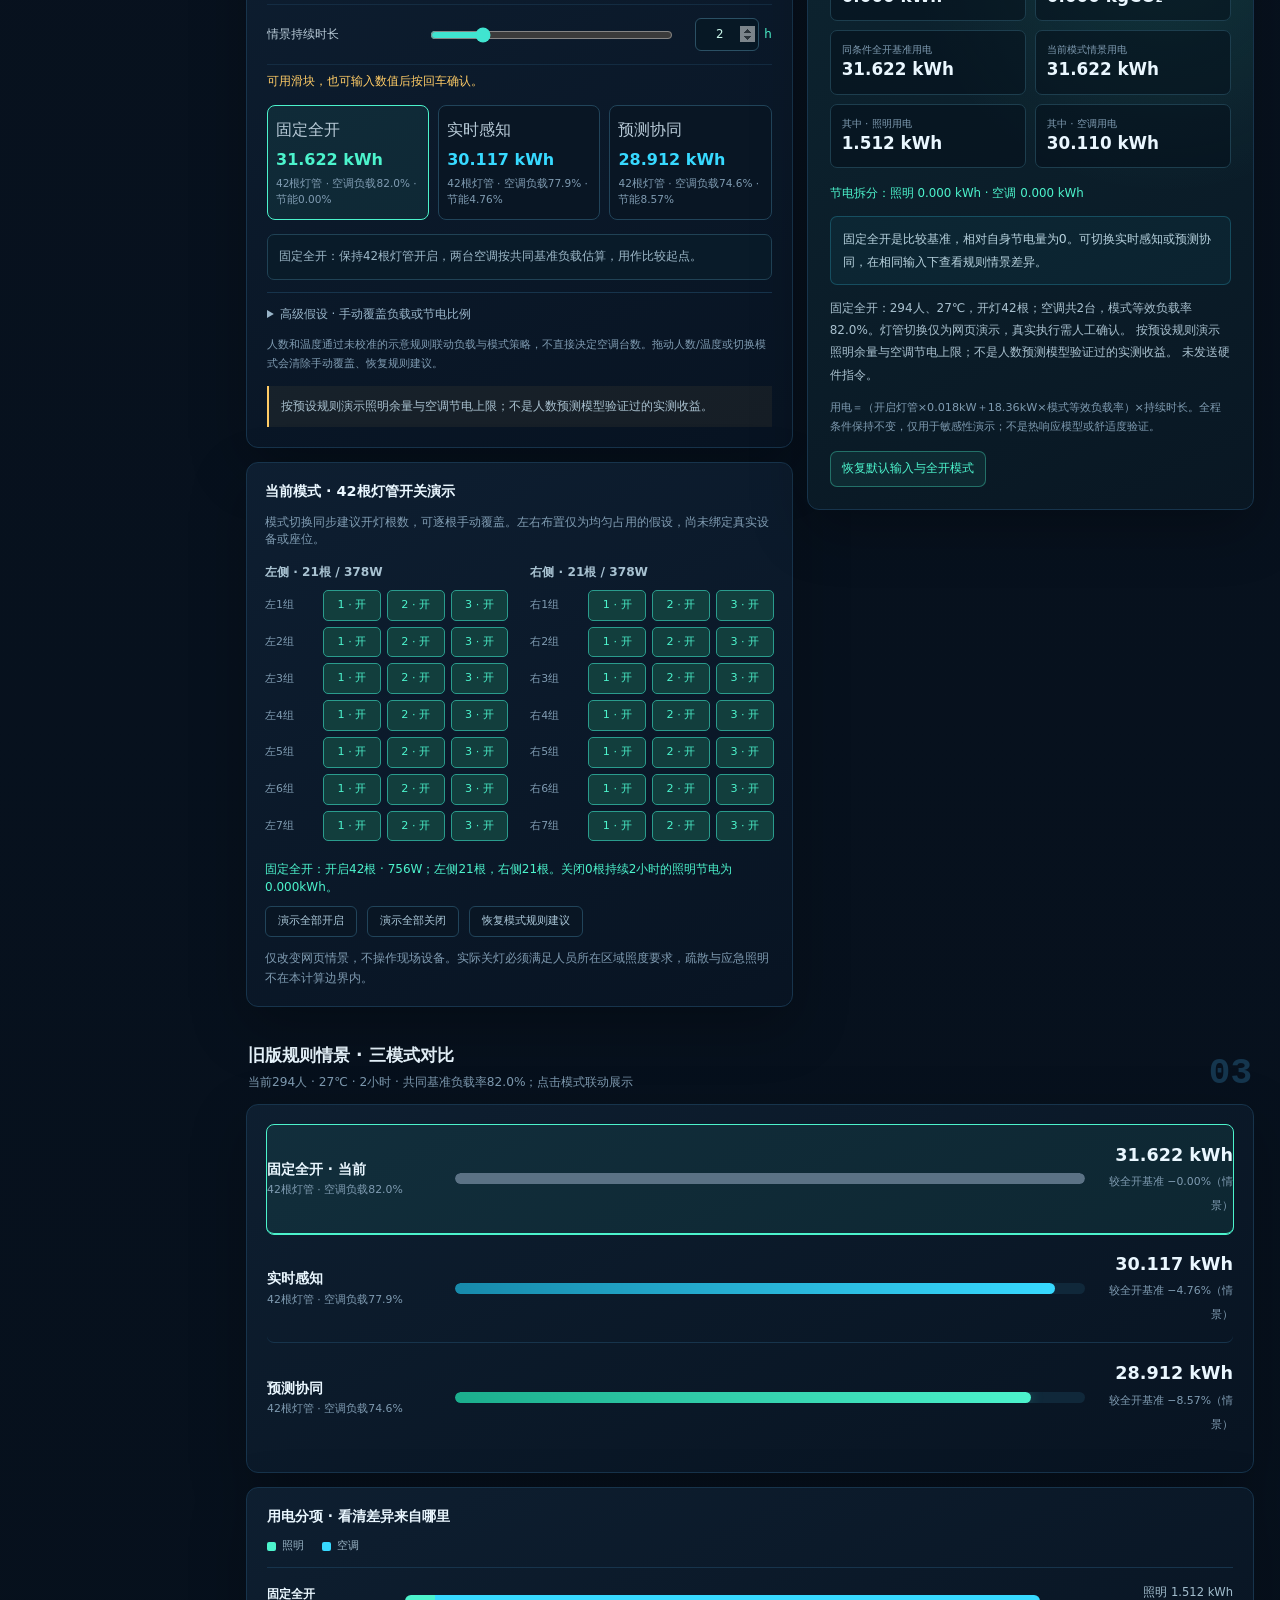
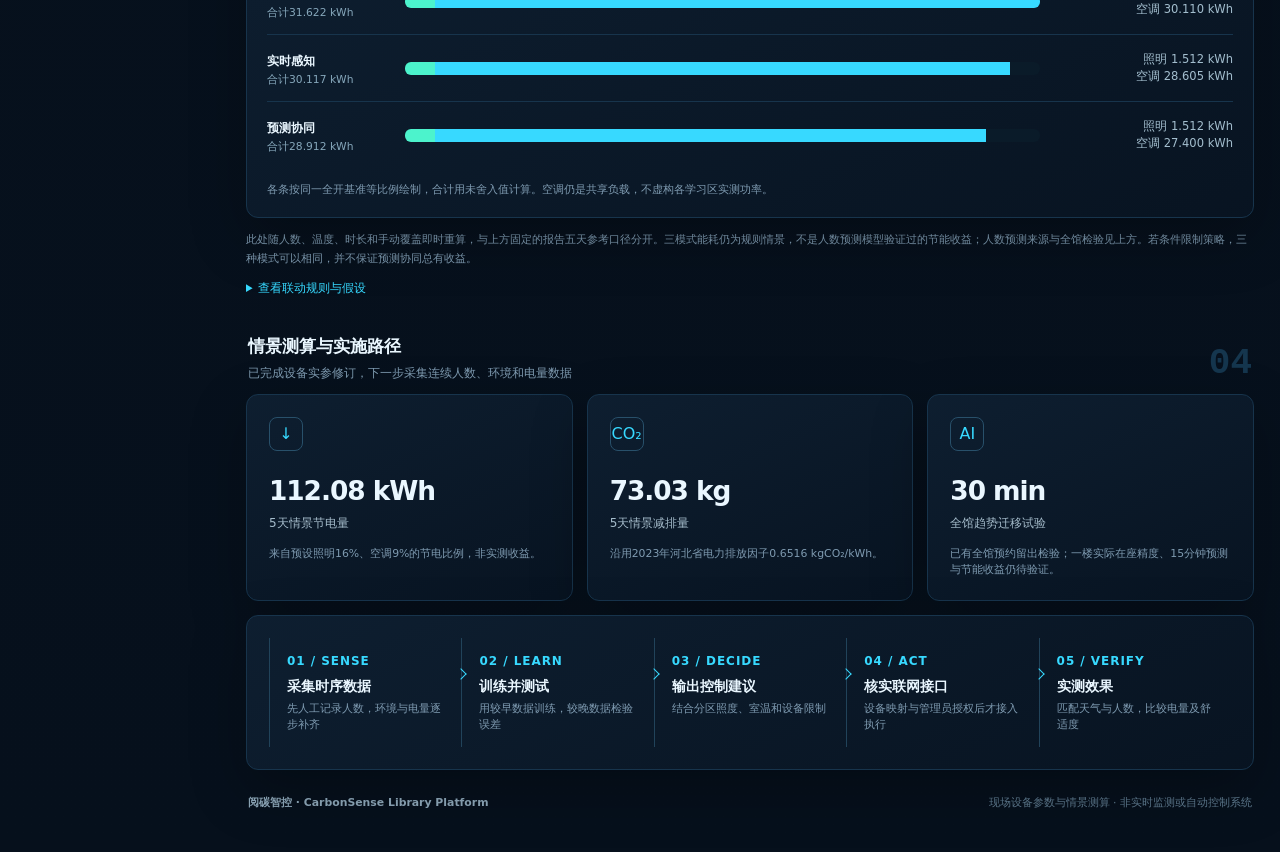
==== commit 207e4140: "Add transparent weather and building heat-moisture scenarios with corrected south-window area and 20" ====
--- a/index.html
+++ b/index.html
@@ -7,6 +7,7 @@
   <meta name="description" content="阅碳智控：基于占用预测的图书馆智能控碳数字孪生平台。">
   <link rel="icon" type="image/svg+xml" href="data:image/svg+xml,%3Csvg xmlns='http://www.w3.org/2000/svg' viewBox='0 0 64 64'%3E%3Crect width='64' height='64' rx='14' fill='%2307111e'/%3E%3Cpath d='M18 43V22h10c7 0 12 4 12 10s-5 11-12 11H18Zm7-7h3c3 0 5-2 5-4s-2-4-5-4h-3v8Z' fill='%234cf3cc'/%3E%3Cpath d='M41 17c7 4 9 9 6 15-5-1-9-5-6-15Z' fill='%2300b8ff'/%3E%3C/svg%3E">
   <title>阅碳智控 · 图书馆智能控碳数字孪生平台</title>
+  <link rel="stylesheet" href="data/climate-panel.css">
   <style>
     :root{--bg:#06101c;--panel:#0b1726;--panel2:#0d1d2f;--line:#17344c;--muted:#7f9bb1;--text:#eaf7ff;--cyan:#37d9ff;--mint:#4cf3cc;--amber:#ffcc66;--danger:#ff7889;--shadow:0 20px 55px rgba(0,0,0,.26)}
     *{box-sizing:border-box}html{scroll-behavior:smooth}body{margin:0;background:radial-gradient(circle at 70% -10%,rgba(0,184,255,.13),transparent 32%),linear-gradient(180deg,#06101c,#08121f 52%,#06101c);color:var(--text);font:16px/1.5 Inter,"Microsoft YaHei UI","PingFang SC",system-ui,sans-serif;min-height:100vh}button{font:inherit}.shell{display:grid;grid-template-columns:220px 1fr;min-height:100vh}.sidebar{position:sticky;top:0;height:100vh;padding:26px 18px;border-right:1px solid var(--line);background:rgba(5,14,25,.88);backdrop-filter:blur(18px);z-index:5}.brand{display:flex;align-items:center;gap:11px;padding:0 8px 26px}.brand-mark{width:38px;height:38px;display:grid;place-items:center;border:1px solid rgba(76,243,204,.45);border-radius:11px;background:linear-gradient(135deg,rgba(76,243,204,.14),rgba(55,217,255,.08));box-shadow:0 0 24px rgba(76,243,204,.1)}.brand-mark svg{width:24px}.brand strong{display:block;font-size:1.05rem;letter-spacing:.08em}.brand small{color:var(--muted);font-size:.72rem;letter-spacing:.08em}.nav{display:grid;gap:7px}.nav a{display:flex;align-items:center;gap:11px;padding:11px 12px;border-radius:9px;color:#9bb3c6;text-decoration:none;font-size:.88rem;border:1px solid transparent}.nav a:hover,.nav a.active{color:var(--text);border-color:rgba(55,217,255,.24);background:linear-gradient(90deg,rgba(55,217,255,.11),rgba(55,217,255,.02))}.nav svg{width:17px;height:17px}.side-foot{position:absolute;left:18px;right:18px;bottom:24px;padding:13px;border:1px solid var(--line);border-radius:10px;background:#091522}.status-line{display:flex;align-items:center;gap:8px;color:#b9ccda;font-size:.8rem}.dot{width:7px;height:7px;border-radius:50%;background:var(--mint);box-shadow:0 0 12px var(--mint)}.side-foot small{display:block;color:var(--muted);font-size:.72rem;margin-top:5px}.main{min-width:0;padding:22px 26px 40px}.topbar{display:flex;justify-content:space-between;align-items:flex-start;gap:20px;margin-bottom:18px}.eyebrow{margin:0 0 5px;color:var(--cyan);font-size:.75rem;text-transform:uppercase;letter-spacing:.18em}.topbar h1{font-size:1.45rem;line-height:1.25;margin:0;font-weight:700;letter-spacing:.02em}.top-actions{display:flex;align-items:center;gap:12px}.sim-badge{padding:8px 12px;border:1px solid #234058;border-radius:8px;color:#b7cbd9;font-size:.78rem;background:#0a1724}.clock{font-variant-numeric:tabular-nums;font-size:.9rem;color:#d9e9f3}.kpis{display:grid;grid-template-columns:repeat(6,minmax(130px,1fr));gap:12px;margin-bottom:14px}.card{position:relative;border:1px solid var(--line);background:linear-gradient(155deg,rgba(14,31,49,.98),rgba(8,20,34,.98));border-radius:12px;box-shadow:var(--shadow);overflow:hidden}.kpi{padding:15px 16px 14px;min-height:104px}.kpi:before{content:"";position:absolute;inset:0 auto 0 0;width:2px;background:var(--cyan);opacity:.8}.kpi:nth-child(2n):before{background:var(--mint)}.kpi-label{font-size:.76rem;color:#8fa9bb;letter-spacing:.04em}.kpi-value{font-size:1.62rem;font-weight:700;letter-spacing:-.03em;margin:4px 0 1px;font-variant-numeric:tabular-nums}.kpi-value small{font-size:.72rem;color:#a9bfce;font-weight:500;margin-left:3px}.kpi-trend{font-size:.7rem;color:var(--mint)}.kpi-trend.neutral{color:#7fa3b9}.grid-main{display:grid;grid-template-columns:minmax(0,1.75fr) minmax(300px,.7fr);gap:14px}.panel-head{display:flex;justify-content:space-between;align-items:center;padding:16px 18px 11px;border-bottom:1px solid rgba(23,52,76,.72)}.panel-head h2{font-size:.93rem;margin:0;letter-spacing:.04em}.panel-head span{font-size:.71rem;color:var(--muted)}.twin{min-height:505px}.room-meta{display:flex;gap:14px;padding:13px 18px 2px;color:#90aabd;font-size:.72rem}.legend{display:flex;align-items:center;gap:6px}.legend i{width:7px;height:7px;border-radius:2px;background:var(--mint)}.legend.free i{background:#244f6d}.legend.reserved i{background:var(--amber)}.room{margin:12px 18px 18px;padding:17px;border:1px solid #1b3b55;border-radius:10px;background:linear-gradient(180deg,rgba(6,16,28,.84),rgba(8,23,37,.88));position:relative}.room:after{content:"中央通道";position:absolute;top:50%;left:50%;transform:translate(-50%,-50%) rotate(90deg);font-size:.59rem;letter-spacing:.25em;color:#40627a;background:#07131f;padding:6px 4px}.seats{display:grid;grid-template-columns:repeat(22,minmax(6px,1fr));gap:7px 6px}.seat{aspect-ratio:1.45;border-radius:2px;background:#244f6d;border:1px solid #326785}.seat.occupied{background:linear-gradient(135deg,#26c9ba,#4cf3cc);border-color:#65ffe0;box-shadow:0 0 7px rgba(76,243,204,.3)}.seat.reserved{background:#8b6828;border-color:#e1b95b}.forecast{display:grid;gap:14px}.forecast .card{box-shadow:none}.forecast-block{padding:17px 18px}.forecast-label{display:flex;justify-content:space-between;color:#90aabd;font-size:.76rem}.forecast-value{display:flex;align-items:end;gap:8px;margin:8px 0 14px}.forecast-value strong{font-size:2.25rem;letter-spacing:-.04em}.forecast-value span{color:var(--muted);font-size:.72rem;margin-bottom:8px}.forecast-row{display:grid;grid-template-columns:1fr 1fr;gap:10px}.mini{padding:11px;border-radius:8px;background:#091624;border:1px solid #18354d}.mini small{display:block;color:var(--muted);font-size:.68rem}.mini strong{font-size:1.1rem}.confidence{height:5px;background:#173249;border-radius:20px;overflow:hidden;margin-top:7px}.confidence i{display:block;width:92%;height:100%;background:linear-gradient(90deg,var(--cyan),var(--mint))}.strategy{padding:17px 18px;border-color:rgba(76,243,204,.28);background:linear-gradient(150deg,rgba(12,38,47,.96),rgba(8,23,35,.96))}.strategy-tag{display:inline-flex;padding:4px 8px;border-radius:4px;background:rgba(76,243,204,.1);color:var(--mint);font-size:.69rem;letter-spacing:.08em}.strategy h3{font-size:1.02rem;margin:12px 0 6px}.strategy p{font-size:.78rem;color:#a7bfce;margin:0 0 12px}.actions{display:grid;gap:8px}.action{display:flex;gap:9px;align-items:flex-start;padding:9px 10px;border:1px solid #1b3c52;border-radius:7px;background:rgba(4,16,27,.5)}.action b{font-size:.76rem}.action small{display:block;color:var(--muted);font-size:.68rem}.action-icon{display:grid;place-items:center;flex:0 0 24px;height:24px;border-radius:6px;color:#07111e;background:var(--mint);font-size:.72rem;font-weight:800}.saving{display:flex;justify-content:space-between;margin-top:12px;padding-top:12px;border-top:1px solid rgba(76,243,204,.16)}.saving div span{display:block;color:var(--muted);font-size:.65rem}.saving strong{font-size:.95rem;color:var(--mint)}.demo-btn{width:100%;margin-top:12px;padding:10px 12px;border:0;border-radius:8px;color:#06131c;font-weight:700;background:linear-gradient(90deg,var(--mint),var(--cyan));cursor:pointer}.demo-btn:hover{filter:brightness(1.08)}.pulse{animation:pulse 1s ease}@keyframes pulse{50%{box-shadow:0 0 30px rgba(76,243,204,.28)}}@media(max-width:1180px){.kpis{grid-template-columns:repeat(3,1fr)}.grid-main{grid-template-columns:1fr}.forecast{grid-template-columns:1fr 1fr}.forecast .strategy{grid-column:1/-1}}@media(max-width:760px){.shell{display:block}.sidebar{position:static;height:auto;padding:16px;border-right:0;border-bottom:1px solid var(--line)}.brand{padding-bottom:12px}.nav{display:flex;overflow:auto;scrollbar-width:none}.nav::-webkit-scrollbar{display:none}.nav a{white-space:nowrap}.side-foot{display:none}.main{padding:18px 14px 30px}.topbar{display:block}.top-actions{margin-top:12px}.kpis{grid-template-columns:repeat(2,1fr)}.grid-main{display:block}.forecast{margin-top:14px;display:grid;grid-template-columns:1fr}.forecast .strategy{grid-column:auto}.room{padding:10px;margin-inline:12px}.seats{gap:5px 4px}.seat{border-radius:1px}.topbar h1{font-size:1.15rem}.kpi-value{font-size:1.38rem}}
@@ -42,6 +43,7 @@
       <div class="brand"><div class="brand-mark"><svg viewBox="0 0 32 32" fill="none"><path d="M6 24V8h8c5 0 9 3 9 8s-4 8-9 8H6Z" stroke="#4cf3cc" stroke-width="2"/><path d="M12 8v16M24 5c4 3 5 6 3 10-4-1-6-4-3-10Z" fill="#37d9ff"/></svg></div><div><strong>阅碳智控</strong><small>CARBONSENSE</small></div></div>
       <nav class="nav">
         <a class="active" href="#cockpit"><svg viewBox="0 0 24 24" fill="none" stroke="currentColor"><path d="M4 13h6V4H4v9Zm0 7h6v-4H4v4Zm10 0h6v-9h-6v9Zm0-13h6V4h-6v3Z"/></svg>综合驾驶舱</a>
+        <a href="#climateModel"><svg viewBox="0 0 24 24" fill="none" stroke="currentColor"><path d="M8 4v11a4 4 0 1 0 8 0V4a4 4 0 0 0-8 0ZM12 9v8"/></svg>建筑热湿测算</a>
         <a href="#buildingTwin"><svg viewBox="0 0 24 24" fill="none" stroke="currentColor"><path d="m12 3 8 4.5v9L12 21l-8-4.5v-9L12 3Z"/><path d="m4 7.5 8 4.5 8-4.5M12 12v9"/></svg>三维能源孪生</a>
         <a href="#twin"><svg viewBox="0 0 24 24" fill="none" stroke="currentColor"><path d="m12 3 8 4.5v9L12 21l-8-4.5v-9L12 3Z"/><path d="m4 7.5 8 4.5 8-4.5M12 12v9"/></svg>数字孪生</a>
         <a href="#prediction"><svg viewBox="0 0 24 24" fill="none" stroke="currentColor"><path d="M4 18 9 9l4 5 3-7 4 11"/></svg>占用预测</a>
@@ -58,11 +60,61 @@
         <article class="card kpi"><div class="kpi-label">T8 LED 灯管</div><div class="kpi-value">42<small>根 × 18W</small></div><div class="kpi-trend">左右各21根 · 共14组</div></article>
         <article class="card kpi"><div class="kpi-label">柜式空调</div><div class="kpi-value">2<small>台 × 9.18kW</small></div><div class="kpi-trend neutral">额定输入功率 · 不是制冷量</div></article>
         <article class="card kpi"><div class="kpi-label">全开额定输入功率</div><div class="kpi-value"><span id="ratedPower">19.116</span><small>kW</small></div><div class="kpi-trend neutral">照明0.756 · 空调18.36</div></article>
-        <article class="card kpi"><div class="kpi-label">5天基准用电估算</div><div class="kpi-value"><span id="baselineKwh">1199.76</span><small>kWh</small></div><div class="kpi-trend neutral">负载率为假设 · 非电表读数</div></article>
-        <article class="card kpi"><div class="kpi-label">报告五天参考节能率</div><div class="kpi-value"><span id="studySavingPct">9.34</span><small>%</small></div><div class="kpi-trend neutral">固定参考 · 不随下方滑块变化</div></article>
-      </section>
-      <section class="launch-panel" aria-labelledby="launchHeading"><div><h2 id="launchHeading">从使用需求，看到能耗变化</h2><p>选择示例场景，调整人数、温度与演示时长，对比三种模式。采用现场设备参数和公开规则；未接入真实监测或控制设备。</p></div><div class="launch-actions"><a class="primary" href="#strategy">进入联动演示 →</a><a href="#buildingTwin">查看单层空间</a></div></section>
-      <section class="card evidence" aria-labelledby="equipmentHeading"><h2 id="equipmentHeading">现场设备台账与接入状态</h2><div class="equipment-grid"><p><b>照明已确认</b>42根18W T8 LED灯管，3根一组。每侧7组、21根，单侧378W，全室756W。团队确认同组灯管可以分别开关。</p><p><b>空调铭牌建模</b>2台海尔柜机，同侧墙边。按两台同型号 KFRd-280LW/730A 建模，每台输入9180W、制冷量28000W；墙面方位尚未定位。</p><p><b>当前原型能力</b>已实现设备参数展示、42根灯管开关演示与能耗情景计算。联网控制的型号、接口和权限待核实，网页未发送硬件指令。</p></div><p class="evidence-note">2026年10月10日加入全馆预约趋势迁移试验：使用6/24—28的半小时预约统计（年份待确认），已有全馆留出检验，尚无一楼实际在座人数或实测节能结论。座位状态仍为示例，报告五天参考与联动演示分别标示。</p></section>
+        <article class="card kpi"><div class="kpi-label">南窗面积 · 近似尺寸</div><div class="kpi-value">34.56<small>㎡</small></div><div class="kpi-trend neutral">8组总宽14.4m × 高2.4m</div></article>
+        <article class="card kpi"><div class="kpi-label">全馆30分钟预测MAE</div><div class="kpi-value">15.01<small>人</small></div><div class="kpi-trend neutral">6/29—30 · 非一楼实测误差</div></article>
+      </section>
+      <section class="launch-panel" aria-labelledby="launchHeading"><div><h2 id="launchHeading">从使用需求，看到能耗变化</h2><p>新版结合2026年6月24—30日预约、室外天气与房间参数，计算建筑负荷和条件湿度。未接入真实监测或控制设备；旧版规则演示保留作对照。</p></div><div class="launch-actions"><a class="primary" href="#climateModel">进入新版热湿测算 →</a><a href="#buildingTwin">查看单层空间</a></div></section>
+      <section class="card evidence" aria-labelledby="equipmentHeading"><h2 id="equipmentHeading">现场设备台账与接入状态</h2><div class="equipment-grid"><p><b>照明已确认</b>42根18W T8 LED灯管，3根一组。每侧7组、21根，单侧378W，全室756W。团队确认同组灯管可以分别开关。</p><p><b>空调铭牌建模</b>2台海尔柜机，同侧墙边。一台铭牌为 KFRd-280LW/730A，输入9180W、制冷量28000W；第二台同额定参数暂按假设，尚需铭牌核对。</p><p><b>当前原型能力</b>已实现人数趋势迁移、建筑热湿测算及灯管开关情景。联网设备尚未安装，网页未发送硬件指令。</p></div><p class="evidence-note">预约年份已确认是2026年，使用6/24—30日共336条半小时全馆统计。没有一楼实际在座、室内温湿度或历史电耗，预约可能未去重。座位状态仍为示例；新版输出是未校准情景估计，不是实测节能结论。</p></section>
+      <section class="card climate-panel section" id="climateModel" aria-labelledby="climateHeading">
+        <div class="climate-heading"><div><span class="climate-tag">BUILDING × WEATHER × PEOPLE / V2</span><h2 id="climateHeading">建筑热湿与用电 · 新版条件测算</h2><p>7天全馆预约作一楼比例参考；室外天气采用ERA5再分析。用太阳得热、建筑传热、人体散热散湿与空气交换计算，不再预设5%或9%节电。</p></div><span class="climate-status">未校准 · 非实测 · 不自动控制</span></div>
+        <div class="climate-facts"><div><small>用户提供的房间尺寸</small><strong>27 × 14m / 378㎡</strong></div><div><small>南窗 · 8组总宽14.4m</small><strong>约34.56㎡</strong></div><div><small>净高未测量 · 可修改</small><strong id="climateHeightFact">3.5m（暂估）</strong></div><div><small>通常运行 · 有人开启</small><strong>2台 / 24℃ / 全开灯</strong></div></div>
+        <div class="climate-layout">
+          <div class="climate-controls">
+            <label for="climateDate">历史日期<select id="climateDate" aria-label="热湿测算日期"></select></label>
+            <label for="climateTime">测算起点<select id="climateTime" aria-label="热湿测算时间"></select></label>
+            <label for="climatePeople">一楼人数情景<input id="climatePeople" type="number" min="0" max="314" step="1" value="0" inputmode="numeric"><small>比例参考，不是实际在座</small></label>
+            <label for="climateCurtain">窗帘状态<select id="climateCurtain"><option value="0">拉开（历史通常情况）</option><option value="0.5">部分遮挡（假设）</option><option value="1">关闭（假设）</option></select><small>门窗按关闭，但不假定零换气</small></label>
+            <label for="climateOptimizedTemp">优化模式目标温度<input id="climateOptimizedTemp" type="number" min="22" max="28" step="0.5" value="24" inputmode="decimal"><small>基准固定24℃；舒适度待验证</small></label>
+            <label for="climateOptimizedTubes">优化模式开灯根数<input id="climateOptimizedTubes" type="number" min="0" max="42" step="1" value="42" inputmode="numeric"><small>需核实座位映射与照度</small></label>
+            <button id="climateLoadReference" type="button">载入该时刻人数比例参考</button><button id="climateReset" type="button">恢复默认假设</button>
+            <details open><summary>可修改的建筑与湿度假设</summary><div class="climate-extra">
+              <label for="climateHeight">房间净高（m）<input id="climateHeight" type="number" min="3.3" max="5" step="0.1" value="3.5" inputmode="decimal"></label>
+              <label for="climateAch">空气交换（次/h）<input id="climateAch" type="number" min="0" max="3" step="0.1" value="0.5" inputmode="decimal"></label>
+              <label for="climateInitialRh">初始室内RH（%）<input id="climateInitialRh" type="number" min="20" max="90" step="1" value="55" inputmode="numeric"></label>
+              <label for="climateShr">空调显热比SHR<input id="climateShr" type="number" min="0.5" max="0.95" step="0.05" value="0.75" inputmode="decimal"></label>
+            </div><p class="climate-assumptions">默认净高3.5m、换气0.5次/h、初始RH55%、SHR0.75均非实测。人体总散热130W/人、显热60%；玻璃U=5.7W/(㎡·K)、SHGC=0.7、南外墙U=1.5；关闭窗帘太阳得热乘数0.35。其他边界和空调性能曲线未核实，代码内假设完整可查。</p></details>
+          </div>
+          <div class="climate-results" aria-live="polite">
+            <div id="climateWeather" class="climate-weather">正在读取历史输入…</div>
+            <div class="climate-output-grid">
+              <div><small>基准0.5小时用电情景</small><strong id="climateBaseline">—</strong><span id="climatePower"></span></div>
+              <div><small>制冷负载率 / 电功率等效比</small><strong id="climateLoad">—</strong><span id="climateLoadDetail"></span></div>
+              <div><small>0.5小时末条件湿度 · 非历史实测</small><strong id="climateHumidity">—</strong><span id="climateHumidityDetail"></span></div>
+              <div><small>16组合基准敏感性 · 非置信区间</small><strong id="climateSensitivity">—</strong><span id="climateSensitivityDetail"></span></div>
+            </div>
+            <p id="climateWarning" class="climate-caution"></p>
+            <div class="climate-table-wrap"><table class="climate-table"><caption>同一人数与天气情景下比较 · 0.5小时 · kWh</caption><thead><tr><th scope="col">模式</th><th scope="col">目标/开灯</th><th scope="col">用电</th><th scope="col">较基准节电</th><th scope="col">节电率</th></tr></thead><tbody id="climateModeRows"></tbody></table></div>
+            <p id="climatePolicyNote" class="climate-policy-note"></p>
+            <div class="climate-heat-title">基准显热负荷分项 · 负值表示向外散热</div><div id="climateHeatGains"></div>
+            <div id="climateForecast" class="climate-forecast"></div><p id="climateValidation" class="climate-source"></p>
+            <p class="climate-source">天气为约25km ERA5格点再分析，不是校园气象站观测；小时天气匹配半小时起点，不制造半小时实测值。湿度随初始状态、人体产湿、室外空气交换及假设除湿变化，不能只用人数推断。每个选定时段独立起算，不是已校准的连续日仿真。来源：<a href="https://open-meteo.com/en/docs/historical-weather-api" target="_blank" rel="noopener">Open-Meteo历史天气说明</a> · <a href="https://energyplus.net/assets/nrel_custom/pdfs/pdfs_v24.1.0/EngineeringReference.pdf" target="_blank" rel="noopener">EnergyPlus工程参考</a>。</p>
+          </div>
+        </div>
+        <details class="climate-room-diagram"><summary>房间与南窗简图 · 仅示意，非消防疏散图</summary>
+          <svg viewBox="0 0 800 320" role="img" aria-label="27米乘14米房间，南墙8组窗总宽14.4米，北侧走廊墙无窗；非精确位置图">
+            <rect x="70" y="55" width="660" height="210" rx="4" fill="#0e2631" stroke="#75909d" stroke-width="3"/>
+            <text x="400" y="28" fill="#ffd18a" text-anchor="middle" font-size="17">南侧外墙 · 8组窗，总宽约14.4m · 窗帘通常拉开</text>
+            <path d="M169 55h42m12 0h42m12 0h42m12 0h42m12 0h42m12 0h42m12 0h42m12 0h42" stroke="#61d8eb" stroke-width="10"/>
+            <text x="400" y="142" fill="#e7f4fa" text-anchor="middle" font-size="23">一楼自习室 · 约378㎡</text>
+            <text x="400" y="177" fill="#b5d1dd" text-anchor="middle" font-size="16">窗高约2.4m / 窗面积约34.56㎡</text>
+            <text x="400" y="207" fill="#88aabc" text-anchor="middle" font-size="14">柱、出入口、空调的精确位置仍待核实</text>
+            <path d="M70 284h660M70 277v14M730 277v14" stroke="#7e9ead"/>
+            <text x="400" y="312" fill="#bed9e2" text-anchor="middle" font-size="15">27m · 北侧为走廊墙，无窗</text>
+            <text x="43" y="166" fill="#bed9e2" text-anchor="middle" font-size="15" transform="rotate(-90 43 166)">14m</text>
+          </svg>
+          <p>依据用户提供的近似尺寸；窗的分段位置非测绘结果。用户报告2根承重柱、3处安全出口、多组灭火器和应急照明，但位置未核实，未编造疏散路线。应急照明、安全出口及疏散通道不纳入节电控制。</p>
+        </details>
+      </section>
       <section class="card building3d" id="buildingTwin" aria-labelledby="buildingHeading">
         <div class="panel-head"><h2 id="buildingHeading">一楼学生自习室 · 3D 能源空间示意</h2><span>拖拽旋转 · 非实时测量</span></div>
         <div class="building-layout">
@@ -80,30 +132,31 @@
           <article class="card forecast-block" aria-labelledby="transferHeading">
             <span class="transfer-tag">迁移试验 · 非一楼实测 · 未接传感器</span>
             <h3 id="transferHeading">全馆预约趋势 → 一楼人数情景</h3>
-            <p class="caption-note">采用团队提供的6/24—28预约统计，年份待确认。每30分钟一个数据点，因此先试30分钟预测；15分钟预测尚无对应数据验证。</p>
+            <p class="caption-note">采用团队提供的2026年6/24—28预约统计，年份已由团队确认。每30分钟一个数据点，因此先试30分钟预测；15分钟预测尚无对应数据验证。</p>
             <div class="transfer-controls"><label for="forecastTime">预测起点（情景时刻）<select id="forecastTime" aria-label="预测起点（情景时刻）"></select></label><label for="forecastCurrent">一楼当前人数（情景）<input id="forecastCurrent" type="number" min="0" max="314" step="1" inputmode="numeric" value="298"></label></div>
             <div class="transfer-buttons"><button type="button" id="loadForecastReference">载入该时刻历史参考</button><button type="button" id="useScenarioPeople">采用下方人数情景</button></div>
             <div class="transfer-result" role="status"><div><small id="forecastAt">16:30 · 未来30分钟</small><strong id="forecastPeople">—</strong><span> 人（迁移情景）</span></div><div><small>较当前情景</small><b id="forecastChange">—</b></div></div>
             <svg class="transfer-chart" id="forecastChart" viewBox="0 0 360 150" role="img" aria-label="历史均值映射曲线和30分钟预测点"></svg>
             <p class="transfer-summary" id="forecastSummary"></p>
             <p class="transfer-feedback" id="forecastFeedback" role="status">当前人数为可编辑的假设，不是自动采集。变化后按回车或移开焦点确认。</p>
-            <button type="button" class="demo-btn" id="applyForecast">用预测人数试算三模式</button>
-            <p class="caption-note">载入后三模式在同一未来人数情景下比较。空调5%/9%节电上限仍为假设，不是人数预测模型计算出的真实收益。</p>
+            <button type="button" class="demo-btn" id="applyForecast">用预测人数试算旧版规则</button>
+            <p class="caption-note">此按钮仅载入旧版规则。新版建筑热湿测算见页面上方；旧版5%/9%节电上限是预设，不是预测模型计算的真实收益。</p>
             <p class="transfer-warning" id="transferBoundary"></p>
-            <details class="transfer-details"><summary>预测公式与全馆留出检验（非一楼误差）</summary><p id="forecastFormula"></p><p id="forecastValidationNote"></p><table class="transfer-validation"><caption>6/28全馆预约人数的30分钟滚动预测</caption><thead><tr><th scope="col">方法</th><th scope="col">MAE（人）</th><th scope="col">RMSE（人）</th></tr></thead><tbody id="forecastValidation"></tbody></table><p id="forecastAllValidation"></p><p>仅5天、1天最终测试，不能证明长期表现或一楼适用性。每次只使用预测起点已知人数，不读取下一时刻真实值。没有虚构置信区间，不能据此自动关灯或停空调。</p></details>
+            <details class="transfer-details"><summary>预测公式与全馆留出检验（非一楼误差）</summary><p id="forecastFormula"></p><p id="forecastValidationNote"></p><table class="transfer-validation"><caption>6/28全馆预约人数的30分钟滚动预测（原留出结果）</caption><thead><tr><th scope="col">方法</th><th scope="col">MAE（人）</th><th scope="col">RMSE（人）</th></tr></thead><tbody id="forecastValidation"></tbody></table><p id="forecastAllValidation"></p><p>后来补入6/29—30独立滚动检验，结果见新版热湿面板。总计仅7天数据，不能证明长期表现或一楼适用性。每次只使用起点已知人数，不读取下一时刻真实值。没有虚构置信区间，不能据此自动关灯或停空调。</p></details>
           </article>
           <article class="card strategy" id="aiStrategyCard"><span class="strategy-tag">ADVISORY MODE</span><h3>先输出建议，再核实执行条件</h3><p>人数预测辅助判断需求，但不能仅凭人数决定关灯或停空调。</p><div class="actions"><div class="action"><span class="action-icon">L</span><div><b>42根灯管逐根开关演示</b><small>真实策略还需灯管与座位映射、区域占用和照度</small></div></div><div class="action"><span class="action-icon">A</span><div><b>空调控制上限为2台</b><small>以实测室温、舒适要求和设备保护为约束，不按人数直接停机</small></div></div></div><div class="saving"><div><span>联网接口</span><strong>待核实</strong></div><div><span>硬件执行</span><strong>未接入</strong></div></div><button class="demo-btn" id="demoBtn">查看演示说明</button><p class="caption-note" id="demoStatus" role="status">本页面仅演示，不向现场设备发送指令。</p></article>
         </aside>
       </section>
       <section class="section" aria-labelledby="energyHeading">
-        <div class="section-title"><div><h2 id="energyHeading">报告五天参考情景（固定）</h2><p>原报告6月24—28日参考场景，不随滑块变化；当前交互情景对比见下方</p></div><span class="section-index">01</span></div>
+        <div class="section-title"><div><h2 id="energyHeading">旧版报告预设情景（保留对照）</h2><p>原报告6月24—28日的预设负载与节电比例，不是新版天气热湿模型结果</p></div><span class="section-index">01</span></div>
+        <p class="caption-note">旧版5天预设用电 <span id="baselineKwh">1199.76</span> kWh；预设节能率 <span id="studySavingPct">9.34</span>%。这些旧值不作为新版结论或实测收益。</p>
         <div class="analytics">
           <article class="card chart-card"><div class="panel-head"><h2>每日用电估算</h2><span>单位 · kWh / 日</span></div><div class="chart-wrap"><div class="chart-legend"><span><i></i>固定全开情景</span><span><i class="l2"></i>实时感知情景</span><span><i class="l3"></i>预测协同情景</span></div><svg id="energyChart" class="energy-chart" viewBox="0 0 720 245" role="img" aria-label="三种模式的五天用电情景估算"></svg><p class="caption-note">三条曲线使用同一组日负载率，差异来自预设节电比例，不是训练后的预测模型产生的收益。</p></div></article>
           <aside class="card insights"><div class="insight-top"><small>5天基准用电构成</small><strong id="baselineComposition">1199.76 kWh</strong><p>每天开放15.5小时；空调日负载率假定为72%、75%、82%、88%、84%。</p></div><div class="metric-stack"><div><small>照明5天用电</small><strong id="lightingStudyKwh">58.59 kWh</strong></div><div><small>空调5天用电</small><strong id="hvacStudyKwh">1141.17 kWh</strong></div><div><small>照明占比</small><strong id="lightingShare">4.88%</strong></div><div><small>舒适度实测</small><strong>尚未采集</strong></div></div><div class="note">空调是当前估算中的主要用电项。额定输入功率不能直接当作运行实测功率；照度与室温尚待验证。</div></aside>
         </div>
       </section>
       <section class="section" id="strategy" aria-labelledby="strategyHeading">
-        <div class="section-title"><div><h2 id="strategyHeading">人数、温度与三模式联动演示</h2><p>拖动滑块或精确输入即重算；时长可调0.5—8小时，所有操作仅改变网页情景</p></div><span class="section-index">02</span></div>
+        <div class="section-title"><div><h2 id="strategyHeading">旧版规则敏感性演示 · 非建筑热湿模型</h2><p>保留原交互供对照；使用未校准规则和预设节电比例，不能与新版结果混用</p></div><span class="section-index">02</span></div>
         <div class="card preset-strip"><span>一键示例场景 · 均为假设；载入预测协同演示，持续2小时</span><div class="preset-buttons" id="scenarioPresets"><button type="button" data-preset="quiet">稀疏使用<small>100人 · 27℃</small></button><button type="button" data-preset="peak">满座使用<small>314人 · 27℃</small></button><button type="button" data-preset="hot">高温约束<small>314人 · 32℃</small></button><button type="button" data-preset="empty">空置边界<small>0人 · 26℃</small></button></div></div>
         <div class="sim-layout">
           <div><div class="card controls">
@@ -122,7 +175,7 @@
         </div>
       </section>
       <section class="section" id="compare" aria-labelledby="compareHeading">
-        <div class="section-title"><div><h2 id="compareHeading">当前情景 · 三模式联动对比</h2><p id="compareConditions">同一人数、温度、持续时长与基准负载率；点击模式同步上方结果</p></div><span class="section-index">03</span></div>
+        <div class="section-title"><div><h2 id="compareHeading">旧版规则情景 · 三模式对比</h2><p id="compareConditions">同一人数、温度、持续时长与基准负载率；点击模式同步上方结果</p></div><span class="section-index">03</span></div>
         <div class="card compare-card" id="modeComparison" role="radiogroup" aria-label="三模式详细联动对比"></div>
         <div class="card breakdown-card"><h3>用电分项 · 看清差异来自哪里</h3><div class="split-legend"><span><i></i>照明</span><span><i></i>空调</span></div><div id="energyBreakdown"></div><p class="caption-note">各条按同一全开基准等比例绘制，合计用未舍入值计算。空调仍是共享负载，不虚构各学习区实测功率。</p></div>
         <p class="caption-note">此处随人数、温度、时长和手动覆盖即时重算，与上方固定的报告五天参考口径分开。三模式能耗仍为规则情景，不是人数预测模型验证过的节能收益；人数预测来源与全馆检验见上方。若条件限制策略，三种模式可以相同，并不保证预测协同总有收益。</p>
@@ -140,6 +193,9 @@
   <script src="data/interactive-model.js"></script>
   <script src="data/reservation-model.js"></script>
   <script src="data/reservation-profile.js"></script>
+  <script src="data/building-inputs.js"></script>
+  <script src="data/thermal-model.js"></script>
+  <script src="data/environment-dataset.js"></script>
   <script>
     const reservedSeats=new Set([14,37,63,92,118,154,187,221,268,303]);
     const freeSeats=new Set([8,52,71,106,139,173,208,244,281,312]);
@@ -251,7 +307,7 @@
       const delta=result.people-forecastInput;put('forecastChange',`${delta>0?'+':''}${delta} 人`);
       put('forecastSummary',`该时刻历史均值映射 ${result.profileCurrent.toFixed(1)} 人；下一时刻 ${result.profileNext.toFixed(1)} 人。采用当前偏差修正，不代表真实一楼在座人数。`);
       put('forecastFormula',`预测＝下一时刻历史均值＋${reservationArtifact.weight}×（当前情景人数－当前时刻历史均值）。映射比例为314/${reservationArtifact.referencePeak}，只迁移曲线形状；输出限制在0—314人。`);
-      put('transferBoundary',`完整区域台账1232座，但全馆预约峰值为${reservationArtifact.referencePeak}，口径差异尚未解释。这里将训练期峰值映射到314座，不把它当作真实占用率。${result.clipped?'本次原始预测超过314，已按演示容量截断，截断不是测量。':''}${result.historicalZero?'目标落在历史零值时段，清零边界可能失真，不能据此关闭设备。':''}`);
+      put('transferBoundary',`完整区域台账1232座，但全馆预约峰值为${reservationArtifact.referencePeak}；用户认为可能未去重，尚未确认。这里将训练期峰值映射到314座，不把它当作真实占用率。${result.clipped?'本次原始预测超过314，已按演示容量截断，截断不是测量。':''}${result.historicalZero?'目标落在历史零值时段，清零边界可能失真，不能据此关闭设备。':''}`);
       const names={persistence:'当前人数不变',profile:'历史同刻均值',adjusted:'趋势＋当前修正'};
       document.getElementById('forecastValidation').innerHTML=reservationArtifact.validation.map(row=>`<tr><th scope="row">${names[row.id]}</th><td>${row.active.mae.toFixed(2)}</td><td>${row.active.rmse.toFixed(2)}</td></tr>`).join('');
       const tested=reservationArtifact.validation.find(row=>row.id==='adjusted');
@@ -283,5 +339,6 @@
     showStudy();updateSimulator();
     const navLinks=[...document.querySelectorAll('.nav a')];const sections=navLinks.map(a=>document.querySelector(a.getAttribute('href'))).filter(Boolean);const observer=new IntersectionObserver(entries=>{entries.forEach(entry=>{if(entry.isIntersecting){navLinks.forEach(a=>a.classList.toggle('active',a.getAttribute('href')===`#${entry.target.id}`))}})},{rootMargin:'-30% 0px -60% 0px'});sections.forEach(section=>observer.observe(section));
   </script>
+  <script src="data/climate-panel.js"></script>
 </body>
 </html>
--- a/data/climate-panel.css
+++ b/data/climate-panel.css
@@ -0,0 +1,10 @@
+.climate-panel{margin:16px 0;padding:22px;border-color:#28675e;background:linear-gradient(135deg,#0e252d,#091a29 65%)}
+.climate-layout>*{min-width:0}.climate-table-wrap{max-width:100%}
+.climate-heading{display:flex;justify-content:space-between;align-items:flex-start;gap:18px;margin-bottom:16px}.climate-heading h2{font-size:1.1rem;margin:6px 0}.climate-heading p{color:#a5c2cf;font-size:.78rem;margin:0;max-width:820px}.climate-tag{font-size:.66rem;letter-spacing:.12em;color:#4cf3cc}.climate-status{border:1px solid #48715e;color:#c0dfd0;padding:5px 9px;border-radius:7px;white-space:nowrap;font-size:.68rem}
+.climate-facts{display:grid;grid-template-columns:repeat(4,minmax(0,1fr));gap:10px;margin-bottom:16px}.climate-facts div{border:1px solid #254853;border-radius:8px;padding:10px 12px;background:#0b1c27}.climate-facts small{display:block;color:#96b2bf;font-size:.69rem}.climate-facts strong{font-size:1.03rem}
+.climate-layout{display:grid;grid-template-columns:minmax(280px,.85fr) minmax(360px,1.15fr);gap:20px}.climate-controls{display:grid;grid-template-columns:1fr 1fr;gap:13px 12px;align-content:start}.climate-controls label{display:flex;flex-direction:column;gap:5px;color:#bdd1db;font-size:.73rem;min-width:0}.climate-controls input,.climate-controls select{width:100%;min-height:39px;border:1px solid #365b6c;background:#081923;color:#eefaff;border-radius:6px;padding:8px;font:inherit;font-size:.84rem;min-width:0}.climate-controls input:focus,.climate-controls select:focus{outline:2px solid #4cf3cc;outline-offset:2px}.climate-controls small{font-size:.65rem;color:#8dacbb}.climate-controls .climate-wide{grid-column:1/-1}.climate-controls details{grid-column:1/-1;border:1px solid #254853;border-radius:8px;padding:10px;font-size:.73rem;color:#adc7d5}.climate-controls details summary{cursor:pointer}.climate-extra{display:grid;grid-template-columns:1fr 1fr;gap:10px;margin-top:12px}.climate-assumptions{margin-top:10px;line-height:1.7;color:#8baab9;font-size:.68rem}.climate-controls button{border:1px solid #33766e;background:#133e3d;color:#caf9ee;border-radius:6px;padding:9px;font:inherit;font-size:.72rem;cursor:pointer}.climate-controls button:hover{background:#1c5350}
+.climate-weather{color:#bce9e7;font-size:.8rem;border-bottom:1px solid #27515b;padding-bottom:12px;line-height:1.7}.climate-output-grid{display:grid;grid-template-columns:repeat(2,minmax(0,1fr));gap:10px;margin:14px 0}.climate-output-grid div{padding:12px;background:#091d29;border:1px solid #254a59;border-radius:8px}.climate-output-grid small{display:block;color:#a5bcc9;font-size:.67rem}.climate-output-grid strong{display:block;font-size:1.25rem;margin-top:5px;font-variant-numeric:tabular-nums}.climate-output-grid span{font-size:.64rem;color:#9db1c0;display:block;margin-top:3px}.climate-caution{color:#f0d390;background:#302a19;border:1px solid #665737;border-radius:7px;padding:10px 12px;font-size:.71rem;margin:12px 0;line-height:1.65}.climate-forecast{padding:12px;border:1px solid #2d595c;background:#0c262d;border-radius:8px;font-size:.76rem;color:#b9d7e0;margin:12px 0}.climate-forecast strong{font-size:1.05rem;color:#71f4d5}
+.climate-table-wrap{overflow-x:auto;margin-top:12px}.climate-table{width:100%;border-collapse:collapse;font-size:.72rem;min-width:475px}.climate-table caption{text-align:left;font-weight:600;color:#d5e9f0;margin-bottom:9px}.climate-table th{color:#97becb;font-weight:500;text-align:left;border-bottom:1px solid #2b5262;padding:8px}.climate-table td{padding:9px 8px;border-bottom:1px solid #203e50;font-variant-numeric:tabular-nums}.climate-table td:not(:first-child){text-align:right}.climate-policy-note,.climate-source{font-size:.68rem;color:#9cb6c6;line-height:1.7;margin:10px 0 0}.climate-source a{color:#74c5da}.climate-heat-title{font-size:.73rem;font-weight:600;margin-top:16px;margin-bottom:6px}.climate-heat-row{display:grid;grid-template-columns:100px 1fr 74px;align-items:center;gap:9px;font-size:.68rem;padding:5px 0;color:#a8c4d1}.climate-heat-bar{height:7px;background:#153543;border-radius:5px;overflow:hidden}.climate-heat-bar i{display:block;background:linear-gradient(90deg,#2fa7b3,#73e2ca);height:100%}.climate-heat-row.neg .climate-heat-bar i{background:#7e9fc4}
+.climate-room-diagram{margin-top:18px;padding:14px 12px;border:1px solid #274958;border-radius:8px;background:#091d28}.climate-room-diagram summary{font-size:.76rem;color:#c1dce4;cursor:pointer}.climate-room-diagram svg{display:block;width:100%;max-width:780px;height:auto;margin:12px auto 4px}.climate-room-diagram p{font-size:.67rem;color:#9bb3c3;margin:6px 0 0}
+@media(max-width:1050px){.climate-layout{grid-template-columns:1fr}.climate-heading{display:block}.climate-status{display:inline-block;margin-top:8px}.climate-controls{grid-template-columns:repeat(3,minmax(0,1fr))}.climate-controls .climate-wide{grid-column:1/-1}.climate-controls details{grid-column:1/-1}}
+@media(max-width:650px){.climate-panel{padding:16px}.climate-facts{grid-template-columns:1fr 1fr}.climate-controls{grid-template-columns:1fr 1fr}.climate-output-grid strong{font-size:1.07rem}.climate-heading h2{font-size:1rem}.climate-heat-row{grid-template-columns:90px 1fr 67px;gap:6px}}
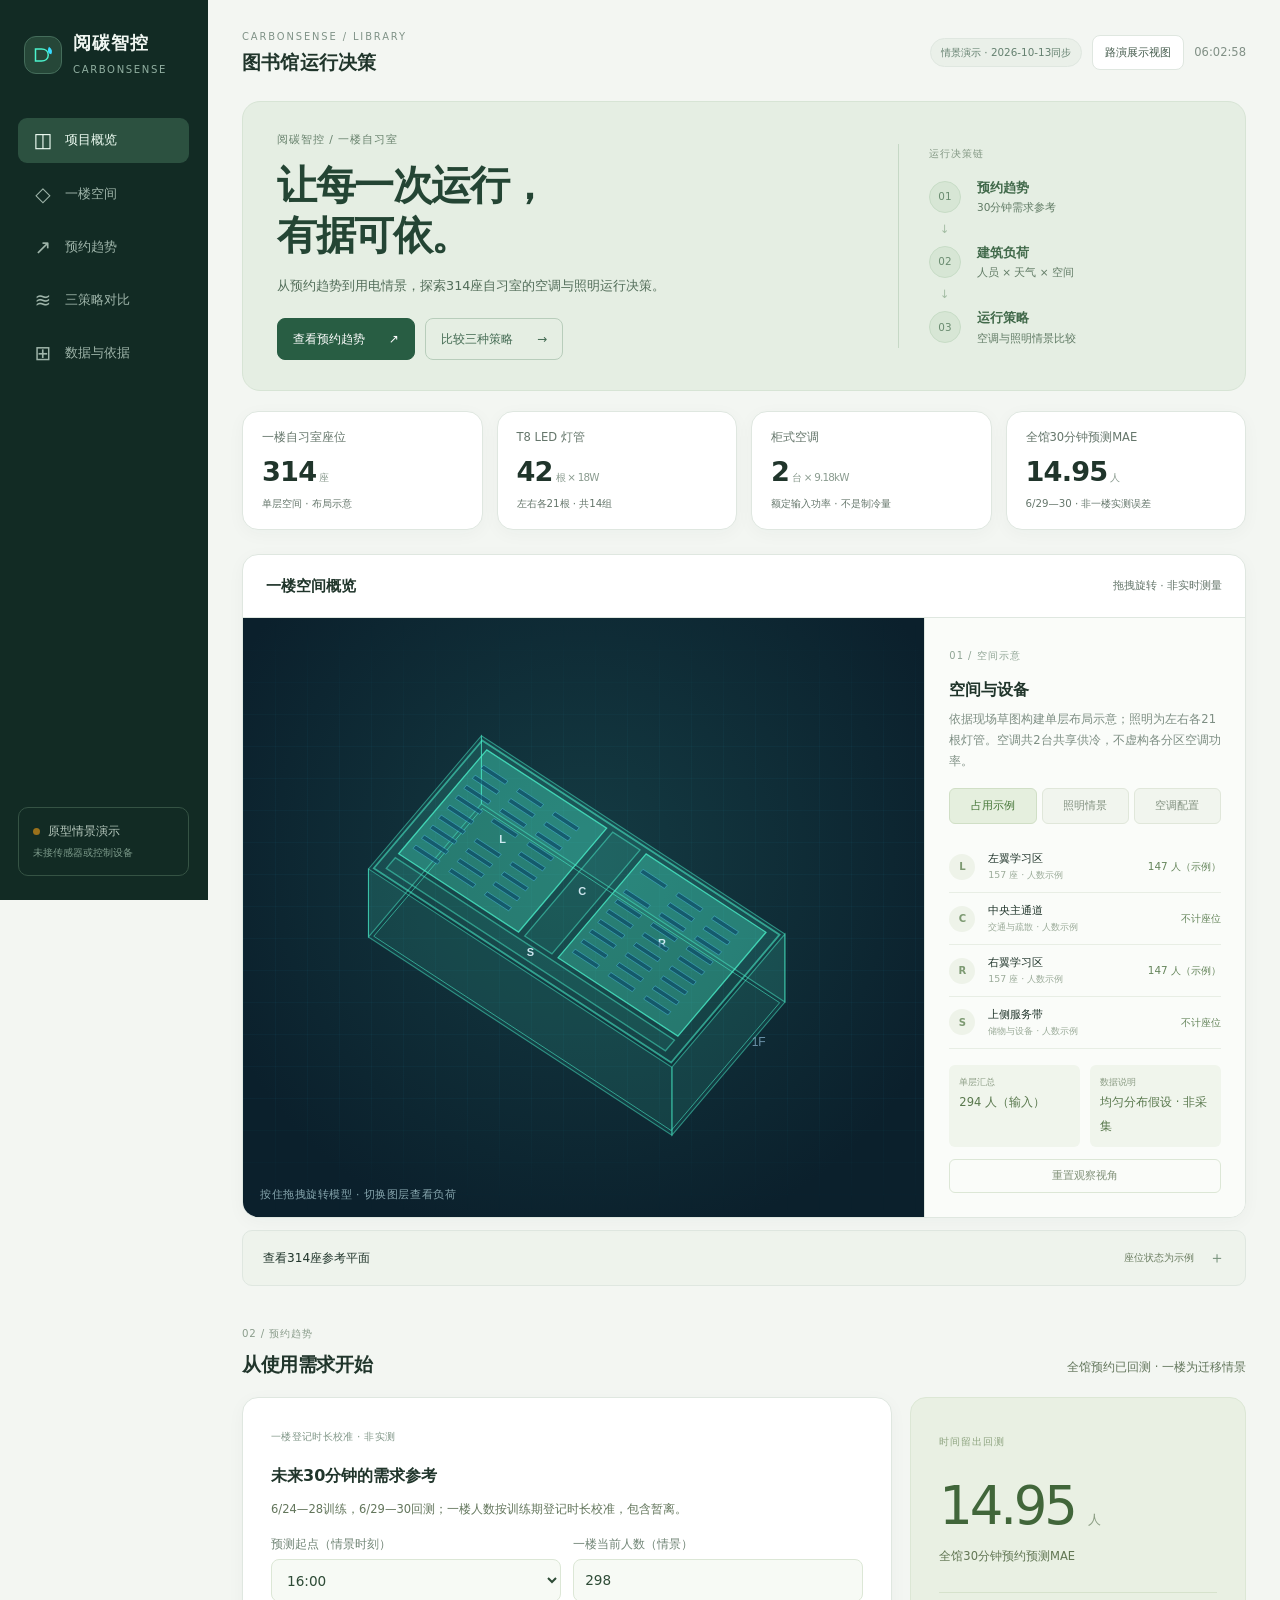
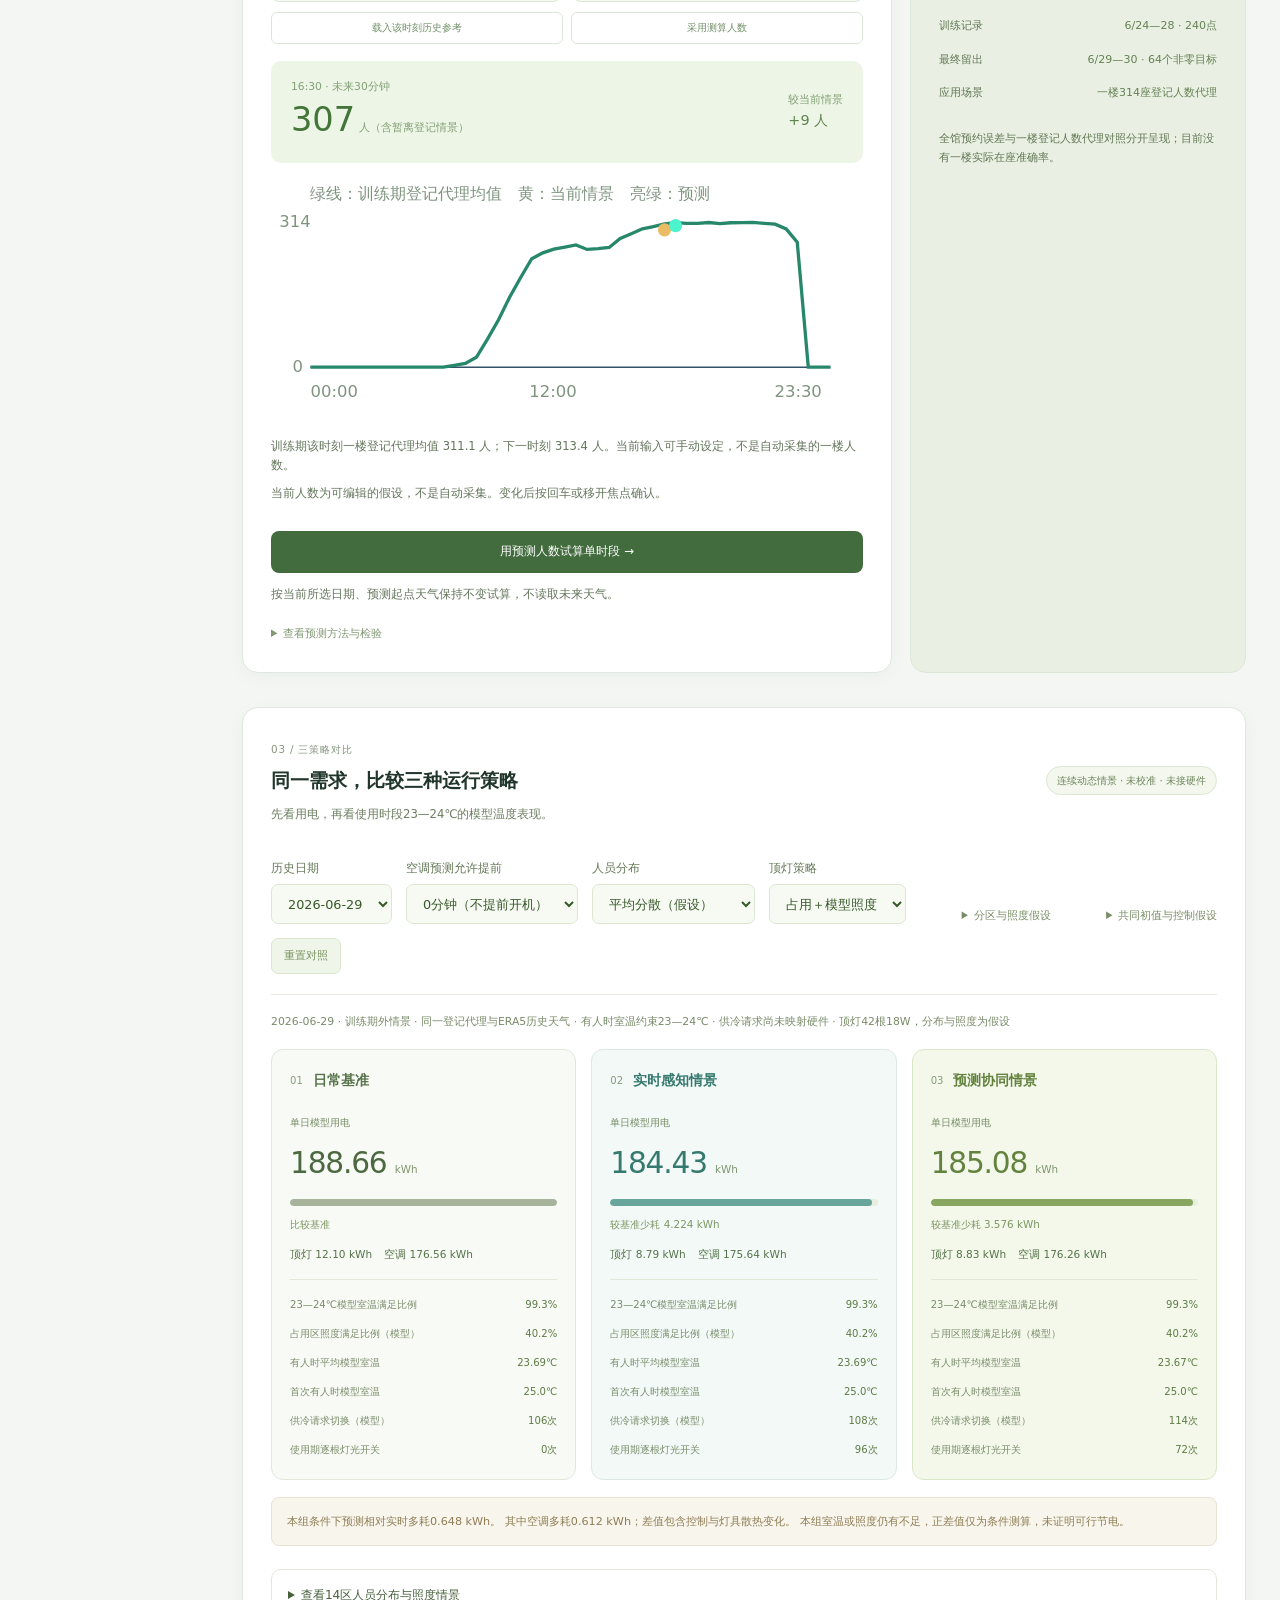
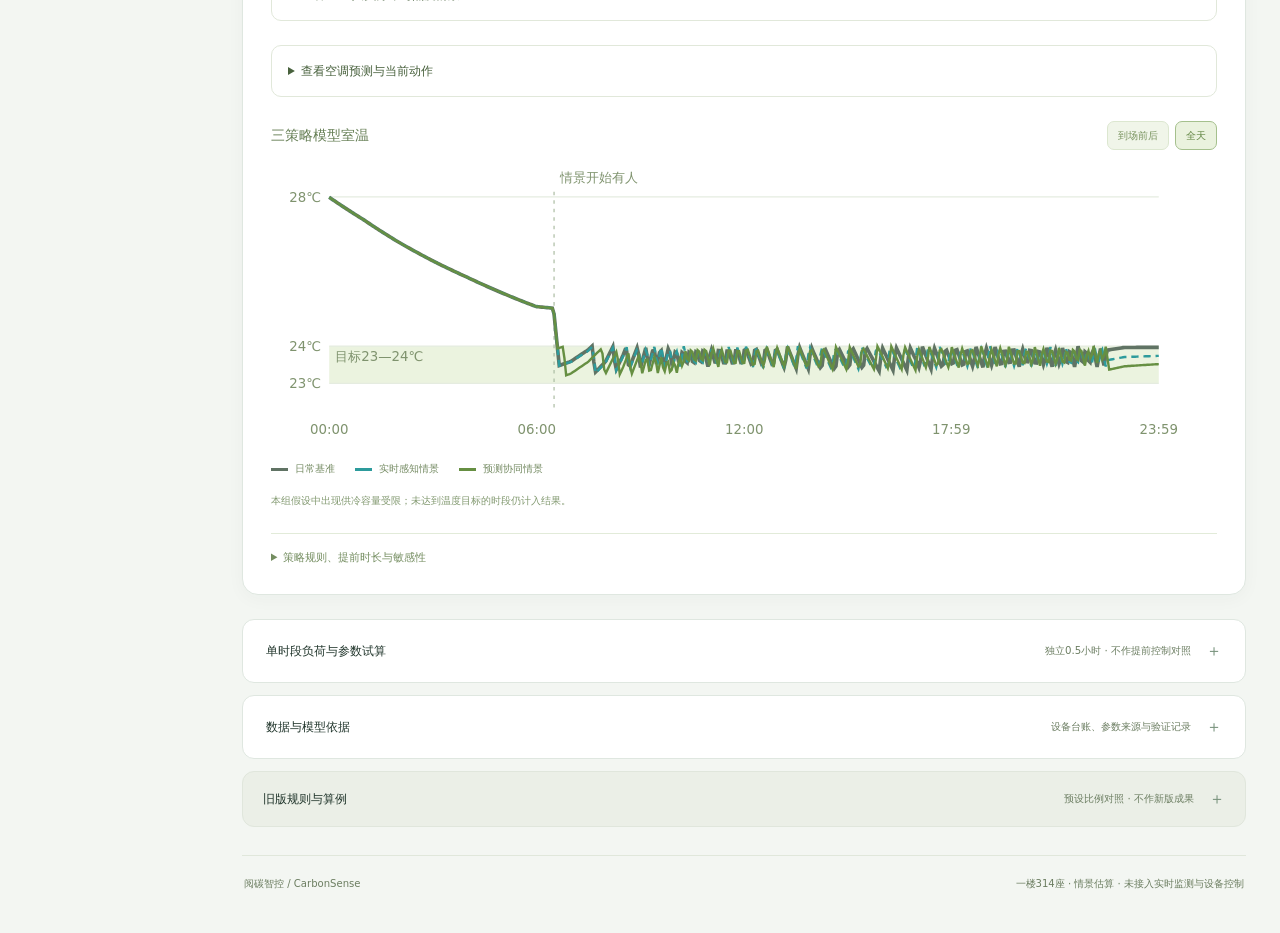
==== commit 30787b4a: "Sync confirmed reservation, daylight lighting, and occupied-period HVAC scenarios Publish the five-d" ====
--- a/index.html
+++ b/index.html
@@ -4,10 +4,11 @@
   <meta charset="utf-8">
   <meta name="viewport" content="width=device-width, initial-scale=1">
   <meta name="theme-color" content="#07111e">
+  <meta name="carbon-release" content="20261013-sync1">
   <meta name="description" content="阅碳智控：基于占用预测的图书馆智能控碳数字孪生平台。">
   <link rel="icon" type="image/svg+xml" href="data:image/svg+xml,%3Csvg xmlns='http://www.w3.org/2000/svg' viewBox='0 0 64 64'%3E%3Crect width='64' height='64' rx='14' fill='%2307111e'/%3E%3Cpath d='M18 43V22h10c7 0 12 4 12 10s-5 11-12 11H18Zm7-7h3c3 0 5-2 5-4s-2-4-5-4h-3v8Z' fill='%234cf3cc'/%3E%3Cpath d='M41 17c7 4 9 9 6 15-5-1-9-5-6-15Z' fill='%2300b8ff'/%3E%3C/svg%3E">
   <title>阅碳智控 · 图书馆智能控碳数字孪生平台</title>
-  <link rel="stylesheet" href="data/climate-panel.css">
+  <link rel="stylesheet" href="data/climate-panel.css?v=20261013-sync1">
   <style>
     :root{--bg:#06101c;--panel:#0b1726;--panel2:#0d1d2f;--line:#17344c;--muted:#7f9bb1;--text:#eaf7ff;--cyan:#37d9ff;--mint:#4cf3cc;--amber:#ffcc66;--danger:#ff7889;--shadow:0 20px 55px rgba(0,0,0,.26)}
     *{box-sizing:border-box}html{scroll-behavior:smooth}body{margin:0;background:radial-gradient(circle at 70% -10%,rgba(0,184,255,.13),transparent 32%),linear-gradient(180deg,#06101c,#08121f 52%,#06101c);color:var(--text);font:16px/1.5 Inter,"Microsoft YaHei UI","PingFang SC",system-ui,sans-serif;min-height:100vh}button{font:inherit}.shell{display:grid;grid-template-columns:220px 1fr;min-height:100vh}.sidebar{position:sticky;top:0;height:100vh;padding:26px 18px;border-right:1px solid var(--line);background:rgba(5,14,25,.88);backdrop-filter:blur(18px);z-index:5}.brand{display:flex;align-items:center;gap:11px;padding:0 8px 26px}.brand-mark{width:38px;height:38px;display:grid;place-items:center;border:1px solid rgba(76,243,204,.45);border-radius:11px;background:linear-gradient(135deg,rgba(76,243,204,.14),rgba(55,217,255,.08));box-shadow:0 0 24px rgba(76,243,204,.1)}.brand-mark svg{width:24px}.brand strong{display:block;font-size:1.05rem;letter-spacing:.08em}.brand small{color:var(--muted);font-size:.72rem;letter-spacing:.08em}.nav{display:grid;gap:7px}.nav a{display:flex;align-items:center;gap:11px;padding:11px 12px;border-radius:9px;color:#9bb3c6;text-decoration:none;font-size:.88rem;border:1px solid transparent}.nav a:hover,.nav a.active{color:var(--text);border-color:rgba(55,217,255,.24);background:linear-gradient(90deg,rgba(55,217,255,.11),rgba(55,217,255,.02))}.nav svg{width:17px;height:17px}.side-foot{position:absolute;left:18px;right:18px;bottom:24px;padding:13px;border:1px solid var(--line);border-radius:10px;background:#091522}.status-line{display:flex;align-items:center;gap:8px;color:#b9ccda;font-size:.8rem}.dot{width:7px;height:7px;border-radius:50%;background:var(--mint);box-shadow:0 0 12px var(--mint)}.side-foot small{display:block;color:var(--muted);font-size:.72rem;margin-top:5px}.main{min-width:0;padding:22px 26px 40px}.topbar{display:flex;justify-content:space-between;align-items:flex-start;gap:20px;margin-bottom:18px}.eyebrow{margin:0 0 5px;color:var(--cyan);font-size:.75rem;text-transform:uppercase;letter-spacing:.18em}.topbar h1{font-size:1.45rem;line-height:1.25;margin:0;font-weight:700;letter-spacing:.02em}.top-actions{display:flex;align-items:center;gap:12px}.sim-badge{padding:8px 12px;border:1px solid #234058;border-radius:8px;color:#b7cbd9;font-size:.78rem;background:#0a1724}.clock{font-variant-numeric:tabular-nums;font-size:.9rem;color:#d9e9f3}.kpis{display:grid;grid-template-columns:repeat(6,minmax(130px,1fr));gap:12px;margin-bottom:14px}.card{position:relative;border:1px solid var(--line);background:linear-gradient(155deg,rgba(14,31,49,.98),rgba(8,20,34,.98));border-radius:12px;box-shadow:var(--shadow);overflow:hidden}.kpi{padding:15px 16px 14px;min-height:104px}.kpi:before{content:"";position:absolute;inset:0 auto 0 0;width:2px;background:var(--cyan);opacity:.8}.kpi:nth-child(2n):before{background:var(--mint)}.kpi-label{font-size:.76rem;color:#8fa9bb;letter-spacing:.04em}.kpi-value{font-size:1.62rem;font-weight:700;letter-spacing:-.03em;margin:4px 0 1px;font-variant-numeric:tabular-nums}.kpi-value small{font-size:.72rem;color:#a9bfce;font-weight:500;margin-left:3px}.kpi-trend{font-size:.7rem;color:var(--mint)}.kpi-trend.neutral{color:#7fa3b9}.grid-main{display:grid;grid-template-columns:minmax(0,1.75fr) minmax(300px,.7fr);gap:14px}.panel-head{display:flex;justify-content:space-between;align-items:center;padding:16px 18px 11px;border-bottom:1px solid rgba(23,52,76,.72)}.panel-head h2{font-size:.93rem;margin:0;letter-spacing:.04em}.panel-head span{font-size:.71rem;color:var(--muted)}.twin{min-height:505px}.room-meta{display:flex;gap:14px;padding:13px 18px 2px;color:#90aabd;font-size:.72rem}.legend{display:flex;align-items:center;gap:6px}.legend i{width:7px;height:7px;border-radius:2px;background:var(--mint)}.legend.free i{background:#244f6d}.legend.reserved i{background:var(--amber)}.room{margin:12px 18px 18px;padding:17px;border:1px solid #1b3b55;border-radius:10px;background:linear-gradient(180deg,rgba(6,16,28,.84),rgba(8,23,37,.88));position:relative}.room:after{content:"中央通道";position:absolute;top:50%;left:50%;transform:translate(-50%,-50%) rotate(90deg);font-size:.59rem;letter-spacing:.25em;color:#40627a;background:#07131f;padding:6px 4px}.seats{display:grid;grid-template-columns:repeat(22,minmax(6px,1fr));gap:7px 6px}.seat{aspect-ratio:1.45;border-radius:2px;background:#244f6d;border:1px solid #326785}.seat.occupied{background:linear-gradient(135deg,#26c9ba,#4cf3cc);border-color:#65ffe0;box-shadow:0 0 7px rgba(76,243,204,.3)}.seat.reserved{background:#8b6828;border-color:#e1b95b}.forecast{display:grid;gap:14px}.forecast .card{box-shadow:none}.forecast-block{padding:17px 18px}.forecast-label{display:flex;justify-content:space-between;color:#90aabd;font-size:.76rem}.forecast-value{display:flex;align-items:end;gap:8px;margin:8px 0 14px}.forecast-value strong{font-size:2.25rem;letter-spacing:-.04em}.forecast-value span{color:var(--muted);font-size:.72rem;margin-bottom:8px}.forecast-row{display:grid;grid-template-columns:1fr 1fr;gap:10px}.mini{padding:11px;border-radius:8px;background:#091624;border:1px solid #18354d}.mini small{display:block;color:var(--muted);font-size:.68rem}.mini strong{font-size:1.1rem}.confidence{height:5px;background:#173249;border-radius:20px;overflow:hidden;margin-top:7px}.confidence i{display:block;width:92%;height:100%;background:linear-gradient(90deg,var(--cyan),var(--mint))}.strategy{padding:17px 18px;border-color:rgba(76,243,204,.28);background:linear-gradient(150deg,rgba(12,38,47,.96),rgba(8,23,35,.96))}.strategy-tag{display:inline-flex;padding:4px 8px;border-radius:4px;background:rgba(76,243,204,.1);color:var(--mint);font-size:.69rem;letter-spacing:.08em}.strategy h3{font-size:1.02rem;margin:12px 0 6px}.strategy p{font-size:.78rem;color:#a7bfce;margin:0 0 12px}.actions{display:grid;gap:8px}.action{display:flex;gap:9px;align-items:flex-start;padding:9px 10px;border:1px solid #1b3c52;border-radius:7px;background:rgba(4,16,27,.5)}.action b{font-size:.76rem}.action small{display:block;color:var(--muted);font-size:.68rem}.action-icon{display:grid;place-items:center;flex:0 0 24px;height:24px;border-radius:6px;color:#07111e;background:var(--mint);font-size:.72rem;font-weight:800}.saving{display:flex;justify-content:space-between;margin-top:12px;padding-top:12px;border-top:1px solid rgba(76,243,204,.16)}.saving div span{display:block;color:var(--muted);font-size:.65rem}.saving strong{font-size:.95rem;color:var(--mint)}.demo-btn{width:100%;margin-top:12px;padding:10px 12px;border:0;border-radius:8px;color:#06131c;font-weight:700;background:linear-gradient(90deg,var(--mint),var(--cyan));cursor:pointer}.demo-btn:hover{filter:brightness(1.08)}.pulse{animation:pulse 1s ease}@keyframes pulse{50%{box-shadow:0 0 30px rgba(76,243,204,.28)}}@media(max-width:1180px){.kpis{grid-template-columns:repeat(3,1fr)}.grid-main{grid-template-columns:1fr}.forecast{grid-template-columns:1fr 1fr}.forecast .strategy{grid-column:1/-1}}@media(max-width:760px){.shell{display:block}.sidebar{position:static;height:auto;padding:16px;border-right:0;border-bottom:1px solid var(--line)}.brand{padding-bottom:12px}.nav{display:flex;overflow:auto;scrollbar-width:none}.nav::-webkit-scrollbar{display:none}.nav a{white-space:nowrap}.side-foot{display:none}.main{padding:18px 14px 30px}.topbar{display:block}.top-actions{margin-top:12px}.kpis{grid-template-columns:repeat(2,1fr)}.grid-main{display:block}.forecast{margin-top:14px;display:grid;grid-template-columns:1fr}.forecast .strategy{grid-column:auto}.room{padding:10px;margin-inline:12px}.seats{gap:5px 4px}.seat{border-radius:1px}.topbar h1{font-size:1.15rem}.kpi-value{font-size:1.38rem}}
@@ -36,71 +37,135 @@
     .sr-only{position:absolute;width:1px;height:1px;padding:0;margin:-1px;overflow:hidden;clip:rect(0,0,0,0);white-space:nowrap;border:0}.launch-panel{display:flex;justify-content:space-between;gap:20px;align-items:center;padding:20px 22px;margin:0 0 14px;border:1px solid rgba(76,243,204,.28);border-radius:12px;background:linear-gradient(115deg,rgba(18,70,67,.32),rgba(9,24,39,.85))}.launch-panel h2{margin:0 0 5px;font-size:1.07rem}.launch-panel p{margin:0;color:#9eb8c7;font-size:.77rem;max-width:650px}.launch-actions{display:flex;flex-wrap:wrap;gap:9px;flex-shrink:0}.launch-actions a,.presentation-toggle{padding:10px 13px;border:1px solid #285069;border-radius:8px;background:#0a1c2b;color:#b4cfdb;font-size:.76rem;text-decoration:none;cursor:pointer}.launch-actions .primary{background:var(--mint);border-color:var(--mint);color:#061a20;font-weight:700}.preset-strip{padding:15px 18px;margin-bottom:14px}.preset-strip>span{display:block;color:#8eafbf;font-size:.72rem;margin-bottom:10px}.preset-buttons{display:flex;flex-wrap:wrap;gap:8px}.preset-buttons button{padding:9px 12px;border:1px solid #25485f;border-radius:7px;background:#091b2a;color:#b1c7d4;font-size:.74rem;cursor:pointer}.preset-buttons button.active{border-color:var(--mint);color:var(--mint);background:rgba(76,243,204,.07)}.preset-buttons button small{display:block;color:#7794a8;font-size:.64rem;margin-top:2px}.number-wrap{display:flex;justify-content:flex-end;align-items:center;gap:5px;color:var(--mint);font-size:.74rem}.number-wrap input{width:64px;min-width:0;border:1px solid #2b5064;border-radius:6px;background:#071825;color:#c9f8eb;font:inherit;text-align:center;padding:7px 3px;accent-color:var(--mint)}.number-wrap input:focus-visible{outline:2px solid var(--cyan);outline-offset:2px}.number-wrap input::-webkit-inner-spin-button{opacity:.5}.input-feedback{margin:8px 0 0;color:var(--amber);font-size:.72rem;min-height:1.5em}.mode-explanation{color:#9db8c8;font-size:.74rem;line-height:1.8;margin:0 0 12px;padding:11px;border:1px solid #204255;border-radius:7px;background:#091b29}.advanced-settings{border-top:1px solid var(--line);padding-top:12px;margin-top:12px}.advanced-settings>summary{cursor:pointer;color:#99b5c9;font-size:.75rem}.advanced-settings .control{grid-template-columns:145px 1fr 85px}.sim-layout{align-items:start}.sim-result{position:sticky;top:18px;gap:15px;min-height:0}.saving-breakdown{color:var(--mint);font-size:.74rem;margin:0 0 13px}.strategy-insight{font-size:.78rem;line-height:1.8;padding:11px 12px;border-radius:7px;border:1px solid rgba(55,217,255,.22);background:rgba(55,217,255,.045);color:#b7d2de;margin:12px 0}.breakdown-card{margin-top:14px;padding:18px 20px}.breakdown-card h3{margin:0 0 12px;font-size:.86rem}.split-legend{display:flex;gap:18px;font-size:.7rem;color:#9ab5c6;margin-bottom:12px}.split-legend span{display:flex;align-items:center;gap:6px}.split-legend i{width:9px;height:9px;border-radius:2px;background:var(--mint)}.split-legend span+span i{background:var(--cyan)}.split-row{display:grid;grid-template-columns:125px 1fr 180px;gap:13px;align-items:center;padding:13px 0;border-top:1px solid var(--line)}.split-row b{font-size:.76rem}.split-row small{display:block;color:#86a7bb;font-size:.67rem}.split-row .split-values{text-align:right;color:#a3bece;font-size:.72rem}.split-bar{display:flex;height:13px;border-radius:6px;overflow:hidden;background:#0a1b29}.split-bar i{display:block;height:100%;background:var(--mint)}.split-bar i+i{background:var(--cyan)}.top-actions{flex-wrap:wrap}.presentation .shell{display:block}.presentation .sidebar{display:none}.presentation .main{max-width:1480px;margin:0 auto;padding:26px}.presentation .topbar{position:sticky;top:0;z-index:10;padding:13px 0;background:rgba(6,16,28,.97);border-bottom:1px solid var(--line)}.presentation .topbar h1{font-size:1.7rem}.presentation .presentation-toggle{border-color:var(--mint);color:var(--mint)}@media(max-width:1180px){.sim-result{position:static}.launch-panel{align-items:flex-start}.launch-actions{flex-direction:column}}@media(max-width:760px){.launch-panel{display:block;padding:17px}.launch-actions{margin-top:13px;flex-direction:row}.launch-panel p{font-size:.75rem}.preset-strip{padding:14px}.preset-buttons{display:grid;grid-template-columns:1fr 1fr}.preset-buttons button{text-align:left}.control .number-wrap{grid-column:2;grid-row:1}.control .number-wrap input{grid-column:auto;grid-row:auto}.advanced-settings .control{grid-template-columns:1fr 85px}.split-row{grid-template-columns:1fr 1fr;gap:9px}.split-bar{grid-column:1/-1;grid-row:2}.split-row .split-values{text-align:right}.presentation .main{padding:14px}.presentation .topbar h1{font-size:1.15rem}.presentation .topbar{position:static}.number-wrap input{min-height:36px}.lamp-toggle{min-height:36px}}@media(prefers-reduced-motion:reduce){html{scroll-behavior:auto}*,*:before,*:after{animation:none!important;transition:none!important}}
   </style>
   <style>.presentation .sim-result{top:105px}.presentation .live-choice strong,.presentation .result-grid b{font-size:1.18rem}.presentation .control label{font-size:.86rem}.presentation .caption-note{font-size:.76rem}</style>
+  <link rel="stylesheet" href="data/dashboard-layout.css?v=20261013-sync1">
+  <link rel="stylesheet" href="data/control-scenario-panel.css?v=20261013-sync1">
+  <link rel="stylesheet" href="data/zone-lighting-panel.css?v=20261013-sync1">
 </head>
 <body>
   <div class="shell">
     <aside class="sidebar">
       <div class="brand"><div class="brand-mark"><svg viewBox="0 0 32 32" fill="none"><path d="M6 24V8h8c5 0 9 3 9 8s-4 8-9 8H6Z" stroke="#4cf3cc" stroke-width="2"/><path d="M12 8v16M24 5c4 3 5 6 3 10-4-1-6-4-3-10Z" fill="#37d9ff"/></svg></div><div><strong>阅碳智控</strong><small>CARBONSENSE</small></div></div>
-      <nav class="nav">
-        <a class="active" href="#cockpit"><svg viewBox="0 0 24 24" fill="none" stroke="currentColor"><path d="M4 13h6V4H4v9Zm0 7h6v-4H4v4Zm10 0h6v-9h-6v9Zm0-13h6V4h-6v3Z"/></svg>综合驾驶舱</a>
-        <a href="#climateModel"><svg viewBox="0 0 24 24" fill="none" stroke="currentColor"><path d="M8 4v11a4 4 0 1 0 8 0V4a4 4 0 0 0-8 0ZM12 9v8"/></svg>建筑热湿测算</a>
-        <a href="#buildingTwin"><svg viewBox="0 0 24 24" fill="none" stroke="currentColor"><path d="m12 3 8 4.5v9L12 21l-8-4.5v-9L12 3Z"/><path d="m4 7.5 8 4.5 8-4.5M12 12v9"/></svg>三维能源孪生</a>
-        <a href="#twin"><svg viewBox="0 0 24 24" fill="none" stroke="currentColor"><path d="m12 3 8 4.5v9L12 21l-8-4.5v-9L12 3Z"/><path d="m4 7.5 8 4.5 8-4.5M12 12v9"/></svg>数字孪生</a>
-        <a href="#prediction"><svg viewBox="0 0 24 24" fill="none" stroke="currentColor"><path d="M4 18 9 9l4 5 3-7 4 11"/></svg>占用预测</a>
-        <a href="#strategy"><svg viewBox="0 0 24 24" fill="none" stroke="currentColor"><path d="M9 18h6M10 22h4M8 14c-2-1-3-3-3-5a7 7 0 0 1 14 0c0 2-1 4-3 5-1 1-1 2-1 2H9s0-1-1-2Z"/></svg>控碳策略</a>
-        <a href="#compare"><svg viewBox="0 0 24 24" fill="none" stroke="currentColor"><path d="M5 20V9m7 11V4m7 16v-7"/></svg>模式对比</a>
-        <a href="#about"><svg viewBox="0 0 24 24" fill="none" stroke="currentColor"><circle cx="12" cy="12" r="9"/><path d="M12 11v6m0-10v1"/></svg>项目说明</a>
+      <nav class="nav" aria-label="主导航">
+        <a class="active" href="#cockpit"><span class="nav-icon">◫</span>项目概览</a>
+        <a href="#buildingTwin"><span class="nav-icon">◇</span>一楼空间</a>
+        <a href="#prediction"><span class="nav-icon">↗</span>预约趋势</a>
+        <a href="#controlComparison"><span class="nav-icon">≋</span>三策略对比</a>
+        <a href="#projectEvidence"><span class="nav-icon">⊞</span>数据与依据</a>
       </nav>
       <div class="side-foot"><div class="status-line"><i class="dot"></i>原型情景演示</div><small>未接传感器或控制设备</small></div>
     </aside>
     <main class="main" id="cockpit">
-      <header class="topbar"><div><p class="eyebrow">Library carbon intelligence / digital twin</p><h1>图书馆智能控碳数字孪生平台</h1></div><div class="top-actions"><span class="sim-badge">设备实参 · 情景演示</span><button type="button" class="presentation-toggle" id="presentationToggle" aria-pressed="false">路演展示视图</button><span class="clock" id="clock">--:--:--</span></div></header>
-      <section class="kpis" aria-label="设备台账与情景估算指标">
-        <article class="card kpi"><div class="kpi-label">一楼自习室座位</div><div class="kpi-value">314<small>座</small></div><div class="kpi-trend neutral">单层空间 · 布局示意</div></article>
-        <article class="card kpi"><div class="kpi-label">T8 LED 灯管</div><div class="kpi-value">42<small>根 × 18W</small></div><div class="kpi-trend">左右各21根 · 共14组</div></article>
-        <article class="card kpi"><div class="kpi-label">柜式空调</div><div class="kpi-value">2<small>台 × 9.18kW</small></div><div class="kpi-trend neutral">额定输入功率 · 不是制冷量</div></article>
-        <article class="card kpi"><div class="kpi-label">全开额定输入功率</div><div class="kpi-value"><span id="ratedPower">19.116</span><small>kW</small></div><div class="kpi-trend neutral">照明0.756 · 空调18.36</div></article>
-        <article class="card kpi"><div class="kpi-label">南窗面积 · 近似尺寸</div><div class="kpi-value">34.56<small>㎡</small></div><div class="kpi-trend neutral">8组总宽14.4m × 高2.4m</div></article>
-        <article class="card kpi"><div class="kpi-label">全馆30分钟预测MAE</div><div class="kpi-value">15.01<small>人</small></div><div class="kpi-trend neutral">6/29—30 · 非一楼实测误差</div></article>
-      </section>
-      <section class="launch-panel" aria-labelledby="launchHeading"><div><h2 id="launchHeading">从使用需求，看到能耗变化</h2><p>新版结合2026年6月24—30日预约、室外天气与房间参数，计算建筑负荷和条件湿度。未接入真实监测或控制设备；旧版规则演示保留作对照。</p></div><div class="launch-actions"><a class="primary" href="#climateModel">进入新版热湿测算 →</a><a href="#buildingTwin">查看单层空间</a></div></section>
-      <section class="card evidence" aria-labelledby="equipmentHeading"><h2 id="equipmentHeading">现场设备台账与接入状态</h2><div class="equipment-grid"><p><b>照明已确认</b>42根18W T8 LED灯管，3根一组。每侧7组、21根，单侧378W，全室756W。团队确认同组灯管可以分别开关。</p><p><b>空调铭牌建模</b>2台海尔柜机，同侧墙边。一台铭牌为 KFRd-280LW/730A，输入9180W、制冷量28000W；第二台同额定参数暂按假设，尚需铭牌核对。</p><p><b>当前原型能力</b>已实现人数趋势迁移、建筑热湿测算及灯管开关情景。联网设备尚未安装，网页未发送硬件指令。</p></div><p class="evidence-note">预约年份已确认是2026年，使用6/24—30日共336条半小时全馆统计。没有一楼实际在座、室内温湿度或历史电耗，预约可能未去重。座位状态仍为示例；新版输出是未校准情景估计，不是实测节能结论。</p></section>
-      <section class="card climate-panel section" id="climateModel" aria-labelledby="climateHeading">
-        <div class="climate-heading"><div><span class="climate-tag">BUILDING × WEATHER × PEOPLE / V2</span><h2 id="climateHeading">建筑热湿与用电 · 新版条件测算</h2><p>7天全馆预约作一楼比例参考；室外天气采用ERA5再分析。用太阳得热、建筑传热、人体散热散湿与空气交换计算，不再预设5%或9%节电。</p></div><span class="climate-status">未校准 · 非实测 · 不自动控制</span></div>
-        <div class="climate-facts"><div><small>用户提供的房间尺寸</small><strong>27 × 14m / 378㎡</strong></div><div><small>南窗 · 8组总宽14.4m</small><strong>约34.56㎡</strong></div><div><small>净高未测量 · 可修改</small><strong id="climateHeightFact">3.5m（暂估）</strong></div><div><small>通常运行 · 有人开启</small><strong>2台 / 24℃ / 全开灯</strong></div></div>
+      <header class="topbar"><div><p class="eyebrow">CARBONSENSE / LIBRARY</p><h1>图书馆运行决策</h1></div><div class="top-actions"><span class="sim-badge" id="siteRelease" title="已确认修改同步版本：20261013-sync1">情景演示 · 2026-10-13同步</span><button type="button" class="presentation-toggle" id="presentationToggle" aria-pressed="false">路演展示视图</button><span class="clock" id="clock">--:--:--</span></div></header>
+      <section class="launch-panel" aria-labelledby="launchHeading">
+        <div><span class="hero-label">阅碳智控 / 一楼自习室</span><h2 id="launchHeading">让每一次运行，<br>有据可依。</h2><p>从预约趋势到用电情景，探索314座自习室的空调与照明运行决策。</p><div class="launch-actions"><a class="primary" href="#prediction">查看预约趋势 <span>↗</span></a><a href="#controlComparison">比较三种策略 <span>→</span></a></div></div>
+        <div class="hero-flow" aria-label="预约趋势、建筑负荷、运行策略"><span class="hero-flow-caption">运行决策链</span><div><b>01</b><strong>预约趋势</strong><small>30分钟需求参考</small></div><i>↓</i><div><b>02</b><strong>建筑负荷</strong><small>人员 × 天气 × 空间</small></div><i>↓</i><div><b>03</b><strong>运行策略</strong><small>空调与照明情景比较</small></div></div>
+      </section>
+<section class="kpis" aria-label="项目关键指标"><article class="card kpi"><div class="kpi-label">一楼自习室座位</div><div class="kpi-value">314<small>座</small></div><div class="kpi-trend neutral">单层空间 · 布局示意</div></article>
+<article class="card kpi"><div class="kpi-label">T8 LED 灯管</div><div class="kpi-value">42<small>根 × 18W</small></div><div class="kpi-trend">左右各21根 · 共14组</div></article>
+<article class="card kpi"><div class="kpi-label">柜式空调</div><div class="kpi-value">2<small>台 × 9.18kW</small></div><div class="kpi-trend neutral">额定输入功率 · 不是制冷量</div></article>
+ <article class="card kpi"><div class="kpi-label">全馆30分钟预测MAE</div><div class="kpi-value">14.95<small>人</small></div><div class="kpi-trend neutral">6/29—30 · 非一楼实测误差</div></article></section>      <section class="card building3d" id="buildingTwin" aria-labelledby="buildingHeading">
+        <div class="panel-head"><h2 id="buildingHeading">一楼空间概览</h2><span>拖拽旋转 · 非实时测量</span></div>
+        <div class="building-layout">
+          <div class="canvas-wrap"><canvas id="buildingCanvas" width="900" height="500" aria-label="可旋转的单层图书馆能源模型"></canvas><span class="canvas-hint">按住拖拽旋转模型 · 切换图层查看负荷</span></div>
+          <aside class="twin-side"><span class="upstream-tag">01 / 空间示意</span><h3>空间与设备</h3><p>依据现场草图构建单层布局示意；照明为左右各21根灯管。空调共2台共享供冷，不虚构各分区空调功率。</p><div class="layer-tabs" role="tablist" aria-label="能源图层"><button class="layer-btn active" role="tab" data-layer="occupancy" aria-selected="true">占用示例</button><button class="layer-btn" role="tab" data-layer="lighting" aria-selected="false">照明情景</button><button class="layer-btn" role="tab" data-layer="hvac" aria-selected="false">空调配置</button></div><div class="zone-list" id="zoneList" aria-live="polite"></div><div class="twin-summary"><div><small>单层汇总</small><strong id="modelLoad">294 人（示例）</strong></div><div><small>数据说明</small><strong id="modelPotential">未接人数传感器</strong></div></div><button class="view-reset" id="resetView">重置观察视角</button></aside>
+        </div>
+      </section>
+<details class="seat-layout-disclosure"><summary><span>查看314座参考平面</span><small>座位状态为示例</small></summary><article class="card twin" id="twin">
+          <div class="panel-head"><h2>一楼学生自习室 · 314座布局示意</h2><span>沧州师范学院图书馆</span></div>
+          <div class="room-meta"><span class="legend"><i></i><span id="occupiedCount">使用中示例 294</span></span><span class="legend reserved"><i></i><span id="reservedCount">预约示例 10</span></span><span class="legend free"><i></i><span id="freeCount">空闲示例 10</span></span><span class="layout-source">参考现场草图 · 座位状态随人数输入示意联动</span></div>
+<div class="room floor-plan" aria-label="一楼学生自习室314个座位的布局示意图"><div class="plan-shell"><div class="plan-north">上侧 · 储物与设备区</div><div class="service-strip"><div class="locker-bank" aria-label="左侧储物柜"><span class="locker"></span><span class="locker"></span><span class="locker"></span><span class="locker"></span><span class="locker"></span><span class="locker"></span><span class="locker"></span><span class="locker"></span></div><div class="service-core" aria-label="设备区"><span></span><span></span><span></span><small class="service-label">储物柜 / 设备区</small></div><div class="locker-bank" aria-label="右侧储物柜"><span class="locker"></span><span class="locker"></span><span class="locker"></span><span class="locker"></span><span class="locker"></span><span class="locker"></span><span class="locker"></span><span class="locker"></span></div></div><div class="seat-plan"><section class="wing" aria-label="左翼学习区"><div class="wing-label"><b>左翼学习区</b><span>157 座</span></div><div class="solo-seat"><span id="leftSolo"></span><span>上侧单人位</span></div><div class="table-grid" id="leftWing"></div></section><div class="central-aisle" aria-label="中央主通道"><span>中央主通道</span></div><section class="wing" aria-label="右翼学习区"><div class="wing-label"><b>右翼学习区</b><span>157 座</span></div><div class="solo-seat"><span id="rightSolo"></span><span>上侧单人位</span></div><div class="table-grid" id="rightWing"></div></section></div><div class="plan-south">下侧 · 入口位置待核实</div><p class="plan-note"><b>布局说明：</b>每个蓝色长桌单元对应上下各 3 个座位；虚线位置为横向通道。</p></div></div>
+        </article></details><section class="forecast-workspace section" id="prediction" aria-labelledby="forecastSectionHeading"><div class="workspace-heading"><div><span>02 / 预约趋势</span><h2 id="forecastSectionHeading">从使用需求开始</h2></div><p>全馆预约已回测 · 一楼为迁移情景</p></div><div class="forecast-layout"><article class="card forecast-block" aria-labelledby="transferHeading">
+             <span class="transfer-tag">一楼登记时长校准 · 非实测</span>
+            <h3 id="transferHeading">未来30分钟的需求参考</h3>
+             <p class="caption-note">6/24—28训练，6/29—30回测；一楼人数按训练期登记时长校准，包含暂离。</p>
+            <div class="transfer-controls"><label for="forecastTime">预测起点（情景时刻）<select id="forecastTime" aria-label="预测起点（情景时刻）"></select></label><label for="forecastCurrent">一楼当前人数（情景）<input id="forecastCurrent" type="number" min="0" max="314" step="1" inputmode="numeric" value="298"></label></div>
+            <div class="transfer-buttons"><button type="button" id="loadForecastReference">载入该时刻历史参考</button><button type="button" id="useScenarioPeople">采用测算人数</button></div>
+             <div class="transfer-result" role="status"><div><small id="forecastAt">16:30 · 未来30分钟</small><strong id="forecastPeople">—</strong><span> 人（含暂离登记情景）</span></div><div><small>较当前情景</small><b id="forecastChange">—</b></div></div>
+             <svg class="transfer-chart" id="forecastChart" viewBox="0 0 360 150" role="img" aria-label="训练期一楼登记人数代理均值曲线和30分钟预测点"></svg>
+            <p class="transfer-summary" id="forecastSummary"></p>
+            <p class="transfer-feedback" id="forecastFeedback" role="status">当前人数为可编辑的假设，不是自动采集。变化后按回车或移开焦点确认。</p>
+            <button type="button" class="demo-btn" id="applyForecast">用预测人数试算单时段 →</button>
+            <p class="caption-note">按当前所选日期、预测起点天气保持不变试算，不读取未来天气。</p>
+
+             <details class="transfer-details"><summary>查看预测方法与检验</summary><p class="transfer-warning" id="transferBoundary"></p><p id="forecastFormula"></p><p id="forecastValidationNote"></p><table class="transfer-validation"><caption>6/29—30全馆预约人数的30分钟滚动预测</caption><thead><tr><th scope="col">方法</th><th scope="col">MAE（人）</th><th scope="col">RMSE（人）</th></tr></thead><tbody id="forecastValidation"></tbody></table><p id="forecastAllValidation"></p><p id="forecastFloorValidation"></p><p>一楼对照按验证日最终签到至签退总时长事后构造，仅用于回测评分，未输入预测器。它包含暂离，不是逐时实测人数。数据仅7天，无法确认跨周泛化或实际节电。</p></details>
+           </article><aside class="forecast-context"><span class="context-label">时间留出回测</span><strong>14.95 <small>人</small></strong><p>全馆30分钟预约预测MAE</p><div class="context-divider"></div><dl><div><dt>训练记录</dt><dd>6/24—28 · 240点</dd></div><div><dt>最终留出</dt><dd>6/29—30 · 64个非零目标</dd></div><div><dt>应用场景</dt><dd>一楼314座登记人数代理</dd></div></dl><p class="context-note">全馆预约误差与一楼登记人数代理对照分开呈现；目前没有一楼实际在座准确率。</p></aside></div></section>
+      <section class="card control-comparison section" id="controlComparison" aria-labelledby="controlHeading">
+  <div class="control-heading"><div><span>03 / 三策略对比</span><h2 id="controlHeading">同一需求，比较三种运行策略</h2><p>先看用电，再看使用时段23—24℃的模型温度表现。</p></div><span class="control-badge">连续动态情景 · 未校准 · 未接硬件</span></div>
+  <div class="control-inputs">
+    <label for="controlDate">历史日期<select id="controlDate"></select></label>
+    <label for="controlLead">空调预测允许提前<select id="controlLead"><option value="0" selected>0分钟（不提前开机）</option><option value="15">15分钟（假设）</option><option value="30">30分钟（假设）</option></select></label>
+    <label for="controlDistribution">人员分布<select id="controlDistribution"><option value="uniform">平均分散（假设）</option><option value="window">先集中靠窗（假设）</option><option value="inner">先集中内侧（假设）</option></select></label>
+    <label for="controlLightingPolicy">顶灯策略<select id="controlLightingPolicy"><option value="daylight">占用＋模型照度</option><option value="occupancy">仅空置分区减灯</option><option value="fixed">原全开对照</option></select></label>
+    <details><summary>分区与照度假设</summary><div class="control-extra zone-extra"><label for="controlTubeLumens">单根光通量（lm，假设）<input id="controlTubeLumens" type="number" min="500" max="5000" step="100" value="2000"></label><label for="controlUtilisation">利用系数（假设）<input id="controlUtilisation" type="number" min="0.1" max="1" step="0.1" value="0.6"></label><label for="controlMaintenance">维护系数（假设）<input id="controlMaintenance" type="number" min="0.1" max="1" step="0.1" value="0.8"></label><label for="controlLuxTarget">平均照度筛选阈值（lx）<input id="controlLuxTarget" type="number" min="300" max="750" step="50" value="300"></label><label for="controlVacancyDelay">空置减灯延时（分钟）<input id="controlVacancyDelay" type="number" min="0" max="60" step="5" value="15"></label><label for="controlDaylightScale">自然光模型倍率（假设）<input id="controlDaylightScale" type="number" min="0" max="2" step="0.25" value="1"></label></div><p class="control-limit-note">仅计42根18W顶灯，不计台灯。300lx为模型筛选阈值；光通量、光线覆盖与自然光未实测，不作照明合规判断。</p></details>
+    <details><summary>共同初值与控制假设</summary><div class="control-extra"><label for="controlInitialTemp">00:00初始室温（℃）<input id="controlInitialTemp" type="number" min="18" max="35" step="0.5" value="28"></label><label for="controlThermalMass">有效热容倍数<input id="controlThermalMass" type="number" min="1" max="30" step="1" value="10"></label><label for="controlHvacStop">反馈暂停阈值（模型室温℃）<input id="controlHvacStop" type="number" min="23" max="23.9" step="0.1" value="23.5"></label><label for="controlHvacMinOn">供冷请求至少保持（分钟）<input id="controlHvacMinOn" type="number" min="1" max="15" step="1" value="5"></label><label for="controlHvacMinOff">暂停请求至少保持（分钟）<input id="controlHvacMinOff" type="number" min="1" max="15" step="1" value="5"></label><label for="controlHvacSwitchCost">切换代价（Wh，仅目标函数）<input id="controlHvacSwitchCost" type="number" min="0" max="50" step="1" value="0"></label><label for="controlHvacForecast">空调前瞻人数<select id="controlHvacForecast"><option value="frozen">冻结人数预测</option><option value="persistence">人数保持不变（对照）</option></select></label></div><p class="control-limit-note">共同要求是有人期间模型室温23—24℃，不是机器设定值。请求保持时间与设备响应均为假设，未核实海尔实际保护参数；页面不发送硬件指令。</p></details>
+    <button id="controlReset" type="button">重置对照</button>
+  </div>
+  <p id="controlContext" class="control-context"></p><div id="controlModeCards" class="control-mode-cards" aria-live="polite"></div><p id="controlResultNote" class="control-result-note"></p>
+  <details class="control-zone-preview"><summary>查看14区人员分布与照度情景</summary><div class="zone-preview-heading"><p id="controlZoneScope"></p><label for="controlZoneMode">查看策略<select id="controlZoneMode"><option value="realtime">实时感知情景</option><option value="predictive">预测协同情景</option><option value="fixed">日常基准</option></select></label><label for="controlZoneTime">查看时刻<select id="controlZoneTime"></select></label></div><p id="controlDaylightOutlook" class="control-limit-note"></p><div class="zone-map-heading"><span>左侧 · 157座 / 21根灯</span><span>右侧 · 157座 / 21根灯</span></div><div id="controlZoneMap" class="zone-map"></div><p id="controlZoneNote" class="control-limit-note"></p></details>
+  <details class="control-zone-preview"><summary>查看空调预测与当前动作</summary><div class="zone-preview-heading"><p id="controlHvacScope"></p><label for="controlHvacTime">数值时刻<input id="controlHvacTime" type="time" step="60" value="16:05"></label></div><div class="control-table-wrap"><table class="control-table"><thead><tr><th>策略</th><th>动作前室温</th><th>当前请求</th><th>当前显热输入</th></tr></thead><tbody id="controlHvacActions"></tbody></table></div><p id="controlHvacForecastNote" class="control-limit-note"></p><div class="control-table-wrap"><table class="control-table"><thead><tr><th>预测候选</th><th>预测室温范围</th><th>预测空调电量</th><th>目标修正后比较值</th></tr></thead><tbody id="controlHvacCandidates"></tbody></table></div><p class="control-limit-note">候选比较值包含末端热蓄存修正与可选切换代价，均不计入实际用电。供冷／暂停是两台共同请求的模型动作，不代表压缩机实际启停。</p></details>
+  <div class="control-chart-heading"><h3>三策略模型室温</h3><div id="controlChartViews" class="control-chart-views"><button type="button" data-view="arrival" aria-pressed="false">到场前后</button><button type="button" data-view="day" aria-pressed="true">全天</button></div></div>
+  <svg id="controlTemperatureChart" class="control-chart" viewBox="0 0 780 240" role="img" aria-label="三策略模型室温曲线"></svg><div class="control-legend"><span><i></i>日常基准</span><span><i></i>实时感知情景</span><span><i></i>预测协同情景</span></div>
+  <p id="controlCapacityNote" class="control-limit-note"></p>
+  <details id="controlMethods" class="control-methods"><summary>策略规则、提前时长与敏感性</summary>
+    <div class="control-rule-list"><div><b>日常基准</b><p>空调到场后保留日间许可，晚间无人后撤销；使用共同的室温反馈、设备容量与请求保持规则。42根顶灯全开，恒温能力纳入基准。</p></div><div><b>实时感知情景</b><p>根据当前人数和模型室温反馈请求供冷或暂停；暂停前检查当前热负荷下的保持时间是否会越过24℃。分区照明响应当前占用和模型照度；未接真实感知。</p></div><div><b>预测协同情景</b><p>预测人数转换为未来显热输入，计算30分钟候选室温轨迹，优先保证当前室温及共同保持约束，再比较可行方案的预测用电与末端热蓄存。每次只执行当前动作。默认不提前开机；15/30分钟到场前许可独立可选。不保证更省电。</p></div></div>
+    <p>有人期间的共同评价范围是室内模型温度23—24℃，不是设备设定值。三策略共用供冷执行器近似：两台共同请求下按容量供冷，理想内部平均调节避免额外制冷低于23℃。真实海尔控制类型、压缩机保护、风机待机与启动能量尚未映射；请求切换次数不能作为实际压缩机启停次数或寿命指标。</p>
+    <p>基准与实时共同反馈暂停阈值默认23.5℃，依据当前输入的下一分钟越过24℃风险请求供冷；请求保持时间默认各5分钟。预测仅用冻结的下一半小时人数；当前人数保持至下一采样点后采用预测值，天气与灯功率保持起点值，均为场景假设。实际回放使用相同需求和天气，控制器没有读取未来真实输入。</p>
+    <p>42根顶灯假设为14个照明区，每区3根。每侧157座均分为23/23/23/22/22/22/22座，每根平均覆盖约7.5座；第1区暂视为靠窗、第7区为内侧，覆盖关系尚未核实。均匀、集中靠窗和集中内侧是三种分布情景，不是真实座位记录。</p>
+    <p>分区平均电照度＝落入该区的光通量×利用系数×维护系数÷27㎡；假设10%有效光通量分别进入相邻分区，其余留在本区，不重复计算光通量。自然光＝南窗辐射×110lm/W×采光因子×倍率；从靠窗到内侧的因子暂取4%/2.5%/1.5%/1%/0.6%/0.4%/0.2%。这些参数未校准，不计算桌面最低值、眩光或照明合规。</p>
+    <p>仅当平均模型照度高于阈值50lx并保持5分钟，才尝试减少有人区的灯。同一区关灯动作至少间隔5分钟，光不足立即补灯。逐根检查光线影响：全开能达到阈值的占用区继续达到阈值；全开仍不足的区不能低于全开照度，因此相关灯全部保留，其他区域不受全局回退限制。模型照度不足继续记录，正用电差不能据此称可行节电。满足比例按分区人数×分钟加权，不是桌面实测达标率。灯具实际开启功率同时作为室内显热进入空调计算。</p>
+    <p>预测照明的自然光保护取当前辐射与最近半小时下降趋势的保守外推，忽略上升趋势；只限制新的关灯动作，不因预测提前补灯。该规则未训练或单独验证，也不能预见突发云遮。预测人数仍是含暂离登记代理，分区位置仍是假设；照明预测与空调提前开机是独立开关。</p>
+    <p>参考：<a href="https://www.signify.com/global/prof/led-lamps-and-tubes/led-tubes/philips-corepro-led-tube-em-mains-t8/LP_CF_CORPLT_EU/family" target="_blank" rel="noopener">18W、2000lm参考灯管</a>（不是本场所已核验型号）；<a href="https://bzh.scjgj.beijing.gov.cn/bzh/apifile/file/2023/20231220/845693bc-3ee5-48e1-ae69-7bb703dc4e57.pdf" target="_blank" rel="noopener">平均照度光通量法参考</a>。预约或含暂离登记代理不能证明现场区域无人，页面不下发硬件指令。</p>
+    <h4>0 / 15 / 30分钟提前对照（同一日情景）</h4><div class="control-table-wrap"><table class="control-table"><thead><tr><th scope="col">允许提前</th><th scope="col">单日用电 kWh</th><th scope="col">模型温度合格率</th><th scope="col">首次有人时室温</th></tr></thead><tbody id="controlLeadRows"></tbody></table></div>
+    <h4>初始室温与有效热容的9组合敏感性</h4><div class="control-table-wrap"><table class="control-table"><thead><tr><th scope="col">模式</th><th scope="col">单日用电范围 kWh</th><th scope="col">模型温度合格率范围</th></tr></thead><tbody id="controlSensitivityRows"></tbody></table></div>
+    <p>初始室温24/26/28℃、有效热容倍数5/10/20都是探索假设；范围不是置信区间或房间实测参数。</p><p id="controlAssumptions"></p><p>室温满足比例检查每一分钟起止模型室温，仅统计代理需求大于零时段；常输入下响应单调，起止均满足才计入。不是综合舒适度或实测传感器达标率。未满足时段仍计入，不裁剪状态。半小时人数和天气左端保持，不代表分钟实测；22:00输入延续至22:30也是情景保持假设。</p><p>方法参考：<a href="https://energyplus.readthedocs.io/en/v26.2.0/guides/engineering-reference/13.4-hybrid-model.html" target="_blank" rel="noopener">EnergyPlus区域热平衡与有效热容说明</a>、<a href="https://www.nrel.gov/docs/fy21osti/78401.pdf" target="_blank" rel="noopener">占用信息与预测温控研究</a>。这里是独立简化的两候选滚动控制，不是完整EnergyPlus仿真或已验证MPC，没有从本房间实测反演参数。</p>
+  </details>
+</section>
+<details class="data-disclosure" id="singleSlotTrial"><summary><span>单时段负荷与参数试算</span><small>独立0.5小时 · 不作提前控制对照</small></summary><section class="card climate-panel section" id="climateModel" aria-labelledby="climateHeading">
+        <div class="climate-heading"><div><span class="climate-tag">03 / 用电情景</span><h2 id="climateHeading">调整策略，查看用电变化</h2><p>相同人员与天气条件下，比较日常运行与所选策略。</p></div><span class="climate-status">情景估算 · 未接入硬件</span></div>
         <div class="climate-layout">
           <div class="climate-controls">
-            <label for="climateDate">历史日期<select id="climateDate" aria-label="热湿测算日期"></select></label>
-            <label for="climateTime">测算起点<select id="climateTime" aria-label="热湿测算时间"></select></label>
-            <label for="climatePeople">一楼人数情景<input id="climatePeople" type="number" min="0" max="314" step="1" value="0" inputmode="numeric"><small>比例参考，不是实际在座</small></label>
-            <label for="climateCurtain">窗帘状态<select id="climateCurtain"><option value="0">拉开（历史通常情况）</option><option value="0.5">部分遮挡（假设）</option><option value="1">关闭（假设）</option></select><small>门窗按关闭，但不假定零换气</small></label>
-            <label for="climateOptimizedTemp">优化模式目标温度<input id="climateOptimizedTemp" type="number" min="22" max="28" step="0.5" value="24" inputmode="decimal"><small>基准固定24℃；舒适度待验证</small></label>
-            <label for="climateOptimizedTubes">优化模式开灯根数<input id="climateOptimizedTubes" type="number" min="0" max="42" step="1" value="42" inputmode="numeric"><small>需核实座位映射与照度</small></label>
-            <button id="climateLoadReference" type="button">载入该时刻人数比例参考</button><button id="climateReset" type="button">恢复默认假设</button>
-            <details open><summary>可修改的建筑与湿度假设</summary><div class="climate-extra">
-              <label for="climateHeight">房间净高（m）<input id="climateHeight" type="number" min="3.3" max="5" step="0.1" value="3.5" inputmode="decimal"></label>
+            <span class="control-section-label climate-wide">运行输入</span>
+            <label class="climate-wide" for="climatePeople">一楼人数情景<input id="climatePeople" type="number" min="0" max="314" step="1" value="0" inputmode="numeric"><small>含暂离登记代理或人工输入，非实际在座</small></label>
+            <label for="climateOptimizedTemp">策略目标温度（℃）<input id="climateOptimizedTemp" type="number" min="22" max="28" step="0.5" value="24" inputmode="decimal"><small>常用23—24℃</small></label>
+            <label for="climateOptimizedTubes">普通灯管开启（根）<input id="climateOptimizedTubes" type="number" min="0" max="42" step="1" value="42" inputmode="numeric"><small>最多42根，可逐根开关</small></label>
+            <details id="climateSettings"><summary>基准、历史时刻与模型参数</summary><div class="climate-extra">
+              <label for="climateDate">历史日期<select id="climateDate" aria-label="热湿测算日期"></select></label>
+              <label for="climateTime">测算起点<select id="climateTime" aria-label="热湿测算时间"></select></label>
+              <label for="climateBaselineTemp">基准目标温度（℃）<input id="climateBaselineTemp" type="number" min="23" max="24" step="0.5" value="24" inputmode="decimal"></label>
+              <label for="climateOperation">设备运行状态<select id="climateOperation"><option value="running">两台空调开、基准42根灯</option><option value="closed">晚间全关情景（需确认无人）</option></select><small>独立于人数，不自动停机</small></label>
+              <label for="climateCurtain">窗帘状态<select id="climateCurtain"><option value="0">拉开</option><option value="0.5">部分遮挡（假设）</option><option value="1">关闭（假设）</option></select></label>
+              <label for="climateHeight">房间净高（m）<input id="climateHeight" type="number" min="3.3" max="5" step="0.1" value="3.5" inputmode="decimal"><small id="climateHeightFact">3.5m（暂估）</small></label>
               <label for="climateAch">空气交换（次/h）<input id="climateAch" type="number" min="0" max="3" step="0.1" value="0.5" inputmode="decimal"></label>
-              <label for="climateInitialRh">初始室内RH（%）<input id="climateInitialRh" type="number" min="20" max="90" step="1" value="55" inputmode="numeric"></label>
+              <label for="climateInitialRh">初始RH（%）<input id="climateInitialRh" type="number" min="20" max="90" step="1" value="55" inputmode="numeric"></label>
               <label for="climateShr">空调显热比SHR<input id="climateShr" type="number" min="0.5" max="0.95" step="0.05" value="0.75" inputmode="decimal"></label>
-            </div><p class="climate-assumptions">默认净高3.5m、换气0.5次/h、初始RH55%、SHR0.75均非实测。人体总散热130W/人、显热60%；玻璃U=5.7W/(㎡·K)、SHGC=0.7、南外墙U=1.5；关闭窗帘太阳得热乘数0.35。其他边界和空调性能曲线未核实，代码内假设完整可查。</p></details>
+            </div><p class="climate-assumptions">净高、换气、初始湿度与SHR均为模型假设。策略温度超出常用范围需确认可接受性，减少灯管需核实区域照度。</p></details>
+            <button id="climateLoadReference" type="button">载入历史人数参考</button><button id="climateReset" type="button">重置情景</button>
           </div>
           <div class="climate-results" aria-live="polite">
-            <div id="climateWeather" class="climate-weather">正在读取历史输入…</div>
-            <div class="climate-output-grid">
-              <div><small>基准0.5小时用电情景</small><strong id="climateBaseline">—</strong><span id="climatePower"></span></div>
-              <div><small>制冷负载率 / 电功率等效比</small><strong id="climateLoad">—</strong><span id="climateLoadDetail"></span></div>
-              <div><small>0.5小时末条件湿度 · 非历史实测</small><strong id="climateHumidity">—</strong><span id="climateHumidityDetail"></span></div>
-              <div><small>16组合基准敏感性 · 非置信区间</small><strong id="climateSensitivity">—</strong><span id="climateSensitivityDetail"></span></div>
-            </div>
-            <p id="climateWarning" class="climate-caution"></p>
-            <div class="climate-table-wrap"><table class="climate-table"><caption>同一人数与天气情景下比较 · 0.5小时 · kWh</caption><thead><tr><th scope="col">模式</th><th scope="col">目标/开灯</th><th scope="col">用电</th><th scope="col">较基准节电</th><th scope="col">节电率</th></tr></thead><tbody id="climateModeRows"></tbody></table></div>
-            <p id="climatePolicyNote" class="climate-policy-note"></p>
-            <div class="climate-heat-title">基准显热负荷分项 · 负值表示向外散热</div><div id="climateHeatGains"></div>
-            <div id="climateForecast" class="climate-forecast"></div><p id="climateValidation" class="climate-source"></p>
-            <p class="climate-source">天气为约25km ERA5格点再分析，不是校园气象站观测；小时天气匹配半小时起点，不制造半小时实测值。湿度随初始状态、人体产湿、室外空气交换及假设除湿变化，不能只用人数推断。每个选定时段独立起算，不是已校准的连续日仿真。来源：<a href="https://open-meteo.com/en/docs/historical-weather-api" target="_blank" rel="noopener">Open-Meteo历史天气说明</a> · <a href="https://energyplus.net/assets/nrel_custom/pdfs/pdfs_v24.1.0/EngineeringReference.pdf" target="_blank" rel="noopener">EnergyPlus工程参考</a>。</p>
+            <div id="climateWeather" class="climate-weather"></div><p id="climateForecastApplication" class="climate-source"></p>
+            <div class="energy-pair"><div><small>日常运行 · 0.5小时</small><strong id="climateBaseline">—</strong><span id="climateBasePolicy"></span></div><div class="strategy-energy"><small>所选策略 · 0.5小时</small><strong id="climateStrategyEnergy">—</strong><span id="climateStrategyPolicy"></span></div></div>
+            <div class="energy-track"><span>日常基准</span><div><i id="climateBaselineBar"></i></div></div><div class="energy-track strategy-track"><span>所选策略</span><div><i id="climateStrategyBar"></i></div></div>
+            <div class="energy-difference"><span>较日常基准的用电差</span><strong id="climateStrategySaved">—</strong><small id="climateStrategySavingPct"></small></div>
+            <p id="climateDecisionNote" class="decision-note"></p>
+            <details class="climate-model-details"><summary>计算分项、敏感性与结果边界</summary>
+              <div class="climate-output-grid"><div><small>基准平均功率</small><span id="climatePower"></span></div><div><small>制冷负载率 / 电功率等效比</small><strong id="climateLoad">—</strong><span id="climateLoadDetail"></span></div><div><small>0.5小时末条件湿度 · 非实测</small><strong id="climateHumidity">—</strong><span id="climateHumidityDetail"></span></div><div><small>16组合基准敏感性</small><strong id="climateSensitivity">—</strong><span id="climateSensitivityDetail"></span></div><div><small>16组合策略节电差</small><strong id="climateSavingSensitivity">—</strong><span id="climateSavingSensitivityDetail"></span></div></div>
+              <p id="climateWarning" class="climate-caution"></p>
+<div class="climate-table-wrap"><table class="climate-table"><caption>同一人数与天气情景下比较 · 0.5小时 · kWh</caption><thead><tr><th scope="col">模式</th><th scope="col">目标/开灯</th><th scope="col">用电</th><th scope="col">较基准节电</th><th scope="col">节电率</th></tr></thead><tbody id="climateModeRows"></tbody></table></div>
+              <p id="climatePolicyNote" class="climate-policy-note"></p><div class="climate-heat-title">基准显热负荷分项</div><div id="climateHeatGains"></div><div id="climateForecast" class="climate-forecast"></div>
+            </details>
           </div>
         </div>
-        <details class="climate-room-diagram"><summary>房间与南窗简图 · 仅示意，非消防疏散图</summary>
+      </section>
+</details>
+<details class="data-disclosure" id="projectEvidence"><summary><span>数据与模型依据</span><small>设备台账、参数来源与验证记录</small></summary><div class="evidence-content">      <section class="card evidence" aria-labelledby="equipmentHeading"><h2 id="equipmentHeading">现场设备台账与接入状态</h2><div class="equipment-grid"><p><b>照明已确认</b>42根18W T8 LED灯管，3根一组。每侧7组、21根，单侧378W，全室756W。团队确认同组灯管可以分别开关。</p><p><b>空调铭牌与用户确认</b>2台海尔柜机，同侧墙边。一台铭牌为 KFRd-280LW/730A，输入9180W、制冷量28000W；2026-10-11用户确认第二台同规格，两台同时启停。尚无第二台照片及运行功率实测。</p><p><b>当前原型能力</b>已实现人数趋势迁移、建筑热湿测算及灯管开关情景。联网设备尚未安装，网页未发送硬件指令。</p></div><p class="evidence-note">预约年份已确认是2026年，使用6/24—30日共336条半小时全馆统计。没有一楼实际在座、室内温湿度或历史电耗，预约可能未去重。座位状态仍为示例；新版输出是未校准情景估计，不是实测节能结论。</p></section>
+<p class="equipment-total">全开额定输入合计 <strong><span id="ratedPower">19.116</span> kW</strong> · 额定输入与实际运行功率分开记录</p><details class="climate-evidence"><summary>参数依据与验证状态</summary><div class="climate-table-wrap"><table class="climate-table"><thead><tr><th scope="col">参数</th><th scope="col">取值</th><th scope="col">依据与限制</th></tr></thead><tbody>
+              <tr><th scope="row">空调规格</th><td>2 × 9.18kW输入 / 28kW制冷</td><td>一台铭牌照片，第二台用户确认同规格；非运行功率实测</td></tr>
+              <tr><th scope="row">运行基准</th><td>两台同时开 / 23—24℃</td><td>用户描述：有人就开、晚上无人关；无逐时启停日志</td></tr>
+              <tr><th scope="row">普通照明</th><td>42 × 18W / 14组</td><td>用户确认可逐根开关、一般全开；灯位与座位映射和照度未验证</td></tr>
+              <tr><th scope="row">房间与南窗</th><td>约378㎡ / 34.56㎡</td><td>用户近似尺寸，窗面积未扣框，非测绘</td></tr>
+              <tr><th scope="row">净高 / 换气 / SHR</th><td>3.5m / 0.5次/h / 0.75</td><td>可编辑的模型假设，16组合测试不构成置信区间</td></tr>
+              <tr><th scope="row">空调负载与耗电</th><td>随人员、天气和目标温度计算</td><td>通用部分负荷换算，非海尔实测曲线；没有预设节电比例</td></tr>
+            </tbody></table></div></details><p id="climateWeatherProvenance" class="climate-source"></p><p id="climateValidation" class="climate-source"></p><p class="climate-source">天气为约25km ERA5格点再分析，不是校园气象站观测；小时天气匹配半小时起点，不制造半小时实测值。湿度随初始状态、人体产湿、室外空气交换及假设除湿变化，不能只用人数推断。每个选定时段独立起算，不是已校准的连续日仿真。来源：<a href="https://open-meteo.com/en/docs/historical-weather-api" target="_blank" rel="noopener">Open-Meteo历史天气说明</a> · <a href="https://energyplus.net/assets/nrel_custom/pdfs/pdfs_v24.1.0/EngineeringReference.pdf" target="_blank" rel="noopener">EnergyPlus工程参考</a>。</p><details class="climate-room-diagram"><summary>房间与南窗简图 · 仅示意，非消防疏散图</summary>
           <svg viewBox="0 0 800 320" role="img" aria-label="27米乘14米房间，南墙8组窗总宽14.4米，北侧走廊墙无窗；非精确位置图">
             <rect x="70" y="55" width="660" height="210" rx="4" fill="#0e2631" stroke="#75909d" stroke-width="3"/>
             <text x="400" y="28" fill="#ffd18a" text-anchor="middle" font-size="17">南侧外墙 · 8组窗，总宽约14.4m · 窗帘通常拉开</text>
@@ -113,41 +178,7 @@
             <text x="43" y="166" fill="#bed9e2" text-anchor="middle" font-size="15" transform="rotate(-90 43 166)">14m</text>
           </svg>
           <p>依据用户提供的近似尺寸；窗的分段位置非测绘结果。用户报告2根承重柱、3处安全出口、多组灭火器和应急照明，但位置未核实，未编造疏散路线。应急照明、安全出口及疏散通道不纳入节电控制。</p>
-        </details>
-      </section>
-      <section class="card building3d" id="buildingTwin" aria-labelledby="buildingHeading">
-        <div class="panel-head"><h2 id="buildingHeading">一楼学生自习室 · 3D 能源空间示意</h2><span>拖拽旋转 · 非实时测量</span></div>
-        <div class="building-layout">
-          <div class="canvas-wrap"><canvas id="buildingCanvas" width="900" height="500" aria-label="可旋转的单层图书馆能源模型"></canvas><span class="canvas-hint">按住拖拽旋转模型 · 切换图层查看负荷</span></div>
-          <aside class="twin-side"><span class="upstream-tag">● SINGLE FLOOR DEMO</span><h3>左右双翼空间透视</h3><p>依据现场草图构建单层布局示意；照明为左右各21根灯管。空调共2台共享供冷，不虚构各分区空调功率。</p><div class="layer-tabs" role="tablist" aria-label="能源图层"><button class="layer-btn active" role="tab" data-layer="occupancy" aria-selected="true">占用示例</button><button class="layer-btn" role="tab" data-layer="lighting" aria-selected="false">照明情景</button><button class="layer-btn" role="tab" data-layer="hvac" aria-selected="false">空调配置</button></div><div class="zone-list" id="zoneList" aria-live="polite"></div><div class="twin-summary"><div><small>单层汇总</small><strong id="modelLoad">294 人（示例）</strong></div><div><small>数据说明</small><strong id="modelPotential">未接人数传感器</strong></div></div><button class="view-reset" id="resetView">重置观察视角</button></aside>
-        </div>
-      </section>
-      <section class="grid-main">
-        <article class="card twin" id="twin">
-          <div class="panel-head"><h2>一楼学生自习室 · 314座布局示意</h2><span>沧州师范学院图书馆</span></div>
-          <div class="room-meta"><span class="legend"><i></i><span id="occupiedCount">使用中示例 294</span></span><span class="legend reserved"><i></i><span id="reservedCount">预约示例 10</span></span><span class="legend free"><i></i><span id="freeCount">空闲示例 10</span></span><span class="layout-source">参考现场草图 · 座位状态随人数输入示意联动</span></div>
-<div class="room floor-plan" aria-label="一楼学生自习室314个座位的布局示意图"><div class="plan-shell"><div class="plan-north">上侧 · 储物与设备区</div><div class="service-strip"><div class="locker-bank" aria-label="左侧储物柜"><span class="locker"></span><span class="locker"></span><span class="locker"></span><span class="locker"></span><span class="locker"></span><span class="locker"></span><span class="locker"></span><span class="locker"></span></div><div class="service-core" aria-label="设备区"><span></span><span></span><span></span><small class="service-label">储物柜 / 设备区</small></div><div class="locker-bank" aria-label="右侧储物柜"><span class="locker"></span><span class="locker"></span><span class="locker"></span><span class="locker"></span><span class="locker"></span><span class="locker"></span><span class="locker"></span><span class="locker"></span></div></div><div class="seat-plan"><section class="wing" aria-label="左翼学习区"><div class="wing-label"><b>左翼学习区</b><span>157 座</span></div><div class="solo-seat"><span id="leftSolo"></span><span>上侧单人位</span></div><div class="table-grid" id="leftWing"></div></section><div class="central-aisle" aria-label="中央主通道"><span>中央主通道</span></div><section class="wing" aria-label="右翼学习区"><div class="wing-label"><b>右翼学习区</b><span>157 座</span></div><div class="solo-seat"><span id="rightSolo"></span><span>上侧单人位</span></div><div class="table-grid" id="rightWing"></div></section></div><div class="plan-south">下侧 · 入口位置待核实</div><p class="plan-note"><b>布局说明：</b>每个蓝色长桌单元对应上下各 3 个座位；虚线位置为横向通道。</p></div></div>
-        </article>
-        <aside class="forecast" id="prediction">
-          <article class="card forecast-block" aria-labelledby="transferHeading">
-            <span class="transfer-tag">迁移试验 · 非一楼实测 · 未接传感器</span>
-            <h3 id="transferHeading">全馆预约趋势 → 一楼人数情景</h3>
-            <p class="caption-note">采用团队提供的2026年6/24—28预约统计，年份已由团队确认。每30分钟一个数据点，因此先试30分钟预测；15分钟预测尚无对应数据验证。</p>
-            <div class="transfer-controls"><label for="forecastTime">预测起点（情景时刻）<select id="forecastTime" aria-label="预测起点（情景时刻）"></select></label><label for="forecastCurrent">一楼当前人数（情景）<input id="forecastCurrent" type="number" min="0" max="314" step="1" inputmode="numeric" value="298"></label></div>
-            <div class="transfer-buttons"><button type="button" id="loadForecastReference">载入该时刻历史参考</button><button type="button" id="useScenarioPeople">采用下方人数情景</button></div>
-            <div class="transfer-result" role="status"><div><small id="forecastAt">16:30 · 未来30分钟</small><strong id="forecastPeople">—</strong><span> 人（迁移情景）</span></div><div><small>较当前情景</small><b id="forecastChange">—</b></div></div>
-            <svg class="transfer-chart" id="forecastChart" viewBox="0 0 360 150" role="img" aria-label="历史均值映射曲线和30分钟预测点"></svg>
-            <p class="transfer-summary" id="forecastSummary"></p>
-            <p class="transfer-feedback" id="forecastFeedback" role="status">当前人数为可编辑的假设，不是自动采集。变化后按回车或移开焦点确认。</p>
-            <button type="button" class="demo-btn" id="applyForecast">用预测人数试算旧版规则</button>
-            <p class="caption-note">此按钮仅载入旧版规则。新版建筑热湿测算见页面上方；旧版5%/9%节电上限是预设，不是预测模型计算的真实收益。</p>
-            <p class="transfer-warning" id="transferBoundary"></p>
-            <details class="transfer-details"><summary>预测公式与全馆留出检验（非一楼误差）</summary><p id="forecastFormula"></p><p id="forecastValidationNote"></p><table class="transfer-validation"><caption>6/28全馆预约人数的30分钟滚动预测（原留出结果）</caption><thead><tr><th scope="col">方法</th><th scope="col">MAE（人）</th><th scope="col">RMSE（人）</th></tr></thead><tbody id="forecastValidation"></tbody></table><p id="forecastAllValidation"></p><p>后来补入6/29—30独立滚动检验，结果见新版热湿面板。总计仅7天数据，不能证明长期表现或一楼适用性。每次只使用起点已知人数，不读取下一时刻真实值。没有虚构置信区间，不能据此自动关灯或停空调。</p></details>
-          </article>
-          <article class="card strategy" id="aiStrategyCard"><span class="strategy-tag">ADVISORY MODE</span><h3>先输出建议，再核实执行条件</h3><p>人数预测辅助判断需求，但不能仅凭人数决定关灯或停空调。</p><div class="actions"><div class="action"><span class="action-icon">L</span><div><b>42根灯管逐根开关演示</b><small>真实策略还需灯管与座位映射、区域占用和照度</small></div></div><div class="action"><span class="action-icon">A</span><div><b>空调控制上限为2台</b><small>以实测室温、舒适要求和设备保护为约束，不按人数直接停机</small></div></div></div><div class="saving"><div><span>联网接口</span><strong>待核实</strong></div><div><span>硬件执行</span><strong>未接入</strong></div></div><button class="demo-btn" id="demoBtn">查看演示说明</button><p class="caption-note" id="demoStatus" role="status">本页面仅演示，不向现场设备发送指令。</p></article>
-        </aside>
-      </section>
-      <section class="section" aria-labelledby="energyHeading">
+        </details><details class="advisory-disclosure"><summary>接入状态与实施条件</summary><article class="card strategy" id="aiStrategyCard"><span class="strategy-tag">ADVISORY MODE</span><h3>先输出建议，再核实执行条件</h3><p>人数预测辅助判断需求，但不能仅凭人数决定关灯或停空调。</p><div class="actions"><div class="action"><span class="action-icon">L</span><div><b>42根灯管逐根开关演示</b><small>真实策略还需灯管与座位映射、区域占用和照度</small></div></div><div class="action"><span class="action-icon">A</span><div><b>空调控制上限为2台</b><small>以实测室温、舒适要求和设备保护为约束，不按人数直接停机</small></div></div></div><div class="saving"><div><span>联网接口</span><strong>待核实</strong></div><div><span>硬件执行</span><strong>未接入</strong></div></div><button class="demo-btn" id="demoBtn">查看演示说明</button><p class="caption-note" id="demoStatus" role="status">本页面仅演示，不向现场设备发送指令。</p></article></details></div></details><details class="legacy-archive" id="legacyExamples"><summary><span>旧版规则与算例</span><small>预设比例对照 · 不作新版成果</small></summary><div class="legacy-content">      <section class="section" aria-labelledby="energyHeading">
         <div class="section-title"><div><h2 id="energyHeading">旧版报告预设情景（保留对照）</h2><p>原报告6月24—28日的预设负载与节电比例，不是新版天气热湿模型结果</p></div><span class="section-index">01</span></div>
         <p class="caption-note">旧版5天预设用电 <span id="baselineKwh">1199.76</span> kWh；预设节能率 <span id="studySavingPct">9.34</span>%。这些旧值不作为新版结论或实测收益。</p>
         <div class="analytics">
@@ -186,16 +217,17 @@
         <div class="impact"><article class="card impact-card"><div class="impact-icon">↓</div><strong id="impactSaving">112.08 kWh</strong><span>5天情景节电量</span><p>来自预设照明16%、空调9%的节电比例，非实测收益。</p></article><article class="card impact-card"><div class="impact-icon">CO₂</div><strong id="impactCarbon">73.03 kg</strong><span>5天情景减排量</span><p>沿用2023年河北省电力排放因子0.6516 kgCO₂/kWh。</p></article><article class="card impact-card"><div class="impact-icon">AI</div><strong>30 min</strong><span>全馆趋势迁移试验</span><p>已有全馆预约留出检验；一楼实际在座精度、15分钟预测与节能收益仍待验证。</p></article></div>
         <div class="card flow" style="margin-top:14px"><div class="flow-step"><b>01 / SENSE</b><strong>采集时序数据</strong><p>先人工记录人数，环境与电量逐步补齐</p></div><div class="flow-step"><b>02 / LEARN</b><strong>训练并测试</strong><p>用较早数据训练，较晚数据检验误差</p></div><div class="flow-step"><b>03 / DECIDE</b><strong>输出控制建议</strong><p>结合分区照度、室温和设备限制</p></div><div class="flow-step"><b>04 / ACT</b><strong>核实联网接口</strong><p>设备映射与管理员授权后才接入执行</p></div><div class="flow-step"><b>05 / VERIFY</b><strong>实测效果</strong><p>匹配天气与人数，比较电量及舒适度</p></div></div>
       </section>
-      <footer class="footer"><strong>阅碳智控 · CarbonSense Library Platform</strong><span>现场设备参数与情景测算 · 非实时监测或自动控制系统</span></footer>
-    </main>
+</div></details><footer class="footer"><strong>阅碳智控 / CarbonSense</strong><span>一楼314座 · 情景估算 · 未接入实时监测与设备控制</span></footer></main>
   </div>
-  <script src="data/study-model.js"></script>
-  <script src="data/interactive-model.js"></script>
-  <script src="data/reservation-model.js"></script>
-  <script src="data/reservation-profile.js"></script>
-  <script src="data/building-inputs.js"></script>
-  <script src="data/thermal-model.js"></script>
-  <script src="data/environment-dataset.js"></script>
+  <script src="data/study-model.js?v=20261013-sync1"></script>
+  <script src="data/interactive-model.js?v=20261013-sync1"></script>
+  <script src="data/reservation-model.js?v=20261013-sync1"></script>
+  <script src="data/reservation-profile.js?v=20261013-sync1"></script>
+  <script src="data/building-inputs.js?v=20261013-sync1"></script>
+  <script src="data/thermal-model.js?v=20261013-sync1"></script>
+  <script src="data/environment-dataset.js?v=20261013-sync1"></script>
+  <script src="data/zone-lighting-model.js?v=20261013-sync1"></script>
+  <script src="data/control-scenario-model.js?v=20261013-sync1"></script>
   <script>
     const reservedSeats=new Set([14,37,63,92,118,154,187,221,268,303]);
     const freeSeats=new Set([8,52,71,106,139,173,208,244,281,312]);
@@ -305,25 +337,27 @@
       forecastCurrent.value=forecastInput;
       put('forecastAt',`${reservationArtifact.times[result.targetSlot]} · 未来30分钟`);put('forecastPeople',result.people);
       const delta=result.people-forecastInput;put('forecastChange',`${delta>0?'+':''}${delta} 人`);
-      put('forecastSummary',`该时刻历史均值映射 ${result.profileCurrent.toFixed(1)} 人；下一时刻 ${result.profileNext.toFixed(1)} 人。采用当前偏差修正，不代表真实一楼在座人数。`);
-      put('forecastFormula',`预测＝下一时刻历史均值＋${reservationArtifact.weight}×（当前情景人数－当前时刻历史均值）。映射比例为314/${reservationArtifact.referencePeak}，只迁移曲线形状；输出限制在0—314人。`);
-      put('transferBoundary',`完整区域台账1232座，但全馆预约峰值为${reservationArtifact.referencePeak}；用户认为可能未去重，尚未确认。这里将训练期峰值映射到314座，不把它当作真实占用率。${result.clipped?'本次原始预测超过314，已按演示容量截断，截断不是测量。':''}${result.historicalZero?'目标落在历史零值时段，清零边界可能失真，不能据此关闭设备。':''}`);
+      put('forecastSummary',`训练期该时刻一楼登记代理均值 ${result.profileCurrent.toFixed(1)} 人；下一时刻 ${result.profileNext.toFixed(1)} 人。当前输入可手动设定，不是自动采集的一楼人数。`);
+      put('forecastFormula',`一楼情景预测＝下一时刻登记代理均值＋${reservationArtifact.floorWeight}×（当前输入－当前时刻均值），限制0—314人。登记代理由6/24—28全馆计数及一楼日签到至签退时长拟合，固定系数${result.scale.toFixed(4)}；时长包含暂离。`);
+      put('transferBoundary',`完整区域台账1232座，全馆训练期峰值${reservationArtifact.referencePeak}；原始趋势与预约总时长的差额接近每次预约0.5小时，可能与计入起止端点有关，尚需预约明细确认。${result.clipped?'本次预测触及314座模型上限，不代表观察到满座。':''}${result.historicalZero?'目标落在历史零值时段，清零边界可能失真，不能据此关闭设备。':''}`);
       const names={persistence:'当前人数不变',profile:'历史同刻均值',adjusted:'趋势＋当前修正'};
       document.getElementById('forecastValidation').innerHTML=reservationArtifact.validation.map(row=>`<tr><th scope="row">${names[row.id]}</th><td>${row.active.mae.toFixed(2)}</td><td>${row.active.rmse.toFixed(2)}</td></tr>`).join('');
       const tested=reservationArtifact.validation.find(row=>row.id==='adjusted');
-      put('forecastValidationNote',`6/24—27共192点建立历史均值和峰值；权重仅在这4天内逐日扩展验证选定。6/28共48点留出，主要误差评估取历史非零的06:30—22:00共${tested.active.count}个目标，未用夜间零值稀释指标。`);
+      put('forecastValidationNote',`6/24—28共240点训练，全馆权重${reservationArtifact.weight}与一楼代理权重${reservationArtifact.floorWeight}只在训练期内逐日扩展选定。6/29—30共96点留出，主要误差取非零的06:30—22:00共${tested.active.count}个目标。`);
       put('forecastAllValidation',`附：全部${tested.all.count}个可预测目标（00:30—23:30）的MAE为${tested.all.mae.toFixed(2)}、RMSE为${tested.all.rmse.toFixed(2)}个全馆预约人数。上述误差不属于一楼，不能换算成一楼实测准确率。`);
+      const floorTest=reservationArtifact.floorValidation.find(row=>row.id==='adjusted');
+      put('forecastFloorValidation',`一楼登记代理相对事后情景的MAE ${floorTest.active.mae.toFixed(2)} 人（${floorTest.active.count}个目标）；对照曲线使用验证日最终登记时长构造，不是实际逐时在座人数。`);
       const x=slot=>24+slot/47*316,y=value=>115-value/314*88;
-      const line=reservationArtifact.profile.map((n,slot)=>`${x(slot).toFixed(2)},${y(Math.min(314,n*result.scale)).toFixed(2)}`).join(' ');
-      document.getElementById('forecastChart').innerHTML=`<line x1="24" y1="115" x2="340" y2="115" stroke="#315269"/><text x="5" y="30">314</text><text x="13" y="118">0</text><text x="24" y="133">00:00</text><text x="157" y="133">12:00</text><text x="306" y="133">23:30</text><polyline points="${line}" fill="none" stroke="#37d9ff" stroke-width="2"/><line x1="${x(result.slot)}" y1="${y(result.current)}" x2="${x(result.targetSlot)}" y2="${y(result.people)}" stroke="#4cf3cc" stroke-width="3"/><circle cx="${x(result.slot)}" cy="${y(result.current)}" r="4" fill="#eabd64"/><circle cx="${x(result.targetSlot)}" cy="${y(result.people)}" r="4" fill="#4cf3cc"/><text x="24" y="13">蓝：历史均值映射　黄：当前情景　绿：预测</text>`;
+      const line=reservationArtifact.floorProfile.map((n,slot)=>`${x(slot).toFixed(2)},${y(n).toFixed(2)}`).join(' ');
+      document.getElementById('forecastChart').innerHTML=`<line x1="24" y1="115" x2="340" y2="115" stroke="#315269"/><text x="5" y="30">314</text><text x="13" y="118">0</text><text x="24" y="133">00:00</text><text x="157" y="133">12:00</text><text x="306" y="133">23:30</text><polyline points="${line}" fill="none" stroke="#27876a" stroke-width="2"/><line x1="${x(result.slot)}" y1="${y(result.current)}" x2="${x(result.targetSlot)}" y2="${y(result.people)}" stroke="#145b45" stroke-width="3"/><circle cx="${x(result.slot)}" cy="${y(result.current)}" r="4" fill="#eabd64"/><circle cx="${x(result.targetSlot)}" cy="${y(result.people)}" r="4" fill="#4cf3cc"/><text x="24" y="13">绿线：训练期登记代理均值　黄：当前情景　亮绿：预测</text>`;
       document.getElementById('forecastChart').setAttribute('aria-label',`历史均值映射曲线；${reservationArtifact.times[result.slot]}当前情景${result.current}人，${reservationArtifact.times[result.targetSlot]}预测情景${result.people}人，非一楼实测`);
     }
     const commitForecast=()=>{const next=interactiveModel.normalizeNumeric(forecastCurrent.value,{min:0,max:314,step:1,fallback:forecastInput});forecastInput=next.value;updateForecast();document.getElementById('forecastFeedback').textContent=next.invalid?'输入无效，保留原人数情景。':next.adjusted?`已调整到允许范围和整数：${next.value}人。`:'人数情景已更新，30分钟预测重算。'};
     forecastCurrent.addEventListener('change',commitForecast);forecastCurrent.addEventListener('blur',commitForecast);forecastCurrent.addEventListener('keydown',event=>{if(event.key==='Enter'){event.preventDefault();commitForecast()}});
     forecastTime.addEventListener('change',()=>{updateForecast();document.getElementById('forecastFeedback').textContent='预测时刻已更新，当前人数保留；可载入该时刻历史参考。'});
-    document.getElementById('loadForecastReference').addEventListener('click',()=>{forecastInput=Math.round(reservationArtifact.profile[+forecastTime.value]*314/reservationArtifact.referencePeak);updateForecast();document.getElementById('forecastFeedback').textContent='已载入历史均值的等比例人数情景，不是一楼采集结果。'});
-    document.getElementById('useScenarioPeople').addEventListener('click',()=>{forecastInput=+fields.people.value;updateForecast();document.getElementById('forecastFeedback').textContent='已采用下方人数情景，未读取现场传感器。'});
-    document.getElementById('applyForecast').addEventListener('click',()=>{fields.people.value=forecastOutput.people;selectedMode='predictive';clearOverrides();updateSimulator();setInputFeedback(`已载入${reservationArtifact.times[forecastOutput.targetSlot]}的${forecastOutput.people}人迁移预测情景。三模式使用同一未来人数；不是一楼实测或实测节能收益。`);document.getElementById('forecastFeedback').textContent='预测人数已载入下方三模式情景，未发送任何硬件指令。';document.getElementById('strategy').scrollIntoView({behavior:'smooth',block:'start'})});
+    document.getElementById('loadForecastReference').addEventListener('click',()=>{forecastInput=Math.round(reservationArtifact.floorProfile[+forecastTime.value]);updateForecast();document.getElementById('forecastFeedback').textContent='已载入训练期登记代理均值，不是一楼采集结果。'});
+    document.getElementById('useScenarioPeople').addEventListener('click',()=>{forecastInput=Number(document.getElementById('climatePeople').value);updateForecast();document.getElementById('forecastFeedback').textContent='已采用用电测算的人数情景，未读取现场传感器。'});
+    document.getElementById('applyForecast').addEventListener('click',()=>{window.dispatchEvent(new CustomEvent('carbon:forecast',{detail:{people:forecastOutput.people,originSlot:forecastOutput.slot,targetSlot:forecastOutput.targetSlot}}));document.getElementById('forecastFeedback').textContent='预测人数已载入用电情景，沿用起点天气，不代表实测或硬件控制。';document.getElementById('singleSlotTrial').open=true;document.getElementById('climateModel').scrollIntoView({behavior:'smooth',block:'start'})});
     updateForecast();
     function setPresentation(enabled){document.body.classList.toggle('presentation',enabled);const button=document.getElementById('presentationToggle');button.setAttribute('aria-pressed',String(enabled));button.textContent=enabled?'退出路演视图 · Esc':'路演展示视图';fitBuildingCanvas()}
     document.getElementById('presentationToggle').addEventListener('click',()=>setPresentation(!document.body.classList.contains('presentation')));
@@ -339,6 +373,8 @@
     showStudy();updateSimulator();
     const navLinks=[...document.querySelectorAll('.nav a')];const sections=navLinks.map(a=>document.querySelector(a.getAttribute('href'))).filter(Boolean);const observer=new IntersectionObserver(entries=>{entries.forEach(entry=>{if(entry.isIntersecting){navLinks.forEach(a=>a.classList.toggle('active',a.getAttribute('href')===`#${entry.target.id}`))}})},{rootMargin:'-30% 0px -60% 0px'});sections.forEach(section=>observer.observe(section));
   </script>
-  <script src="data/climate-panel.js"></script>
+  <script src="data/climate-panel.js?v=20261013-sync1"></script>
+  <script src="data/control-scenario-panel.js?v=20261013-sync1"></script>
+  <script src="data/dashboard-layout.js?v=20261013-sync1"></script>
 </body>
 </html>
--- a/data/climate-panel.css
+++ b/data/climate-panel.css
@@ -1,5 +1,7 @@
 .climate-panel{margin:16px 0;padding:22px;border-color:#28675e;background:linear-gradient(135deg,#0e252d,#091a29 65%)}
 .climate-layout>*{min-width:0}.climate-table-wrap{max-width:100%}
+.climate-evidence{margin-top:12px;border:1px solid #254853;border-radius:8px;padding:10px;font-size:.73rem;color:#adc7d5}.climate-evidence summary{cursor:pointer}.climate-evidence td{white-space:normal;text-align:left!important;line-height:1.6}
+.climate-controls input:disabled{opacity:.5;cursor:not-allowed}
 .climate-heading{display:flex;justify-content:space-between;align-items:flex-start;gap:18px;margin-bottom:16px}.climate-heading h2{font-size:1.1rem;margin:6px 0}.climate-heading p{color:#a5c2cf;font-size:.78rem;margin:0;max-width:820px}.climate-tag{font-size:.66rem;letter-spacing:.12em;color:#4cf3cc}.climate-status{border:1px solid #48715e;color:#c0dfd0;padding:5px 9px;border-radius:7px;white-space:nowrap;font-size:.68rem}
 .climate-facts{display:grid;grid-template-columns:repeat(4,minmax(0,1fr));gap:10px;margin-bottom:16px}.climate-facts div{border:1px solid #254853;border-radius:8px;padding:10px 12px;background:#0b1c27}.climate-facts small{display:block;color:#96b2bf;font-size:.69rem}.climate-facts strong{font-size:1.03rem}
 .climate-layout{display:grid;grid-template-columns:minmax(280px,.85fr) minmax(360px,1.15fr);gap:20px}.climate-controls{display:grid;grid-template-columns:1fr 1fr;gap:13px 12px;align-content:start}.climate-controls label{display:flex;flex-direction:column;gap:5px;color:#bdd1db;font-size:.73rem;min-width:0}.climate-controls input,.climate-controls select{width:100%;min-height:39px;border:1px solid #365b6c;background:#081923;color:#eefaff;border-radius:6px;padding:8px;font:inherit;font-size:.84rem;min-width:0}.climate-controls input:focus,.climate-controls select:focus{outline:2px solid #4cf3cc;outline-offset:2px}.climate-controls small{font-size:.65rem;color:#8dacbb}.climate-controls .climate-wide{grid-column:1/-1}.climate-controls details{grid-column:1/-1;border:1px solid #254853;border-radius:8px;padding:10px;font-size:.73rem;color:#adc7d5}.climate-controls details summary{cursor:pointer}.climate-extra{display:grid;grid-template-columns:1fr 1fr;gap:10px;margin-top:12px}.climate-assumptions{margin-top:10px;line-height:1.7;color:#8baab9;font-size:.68rem}.climate-controls button{border:1px solid #33766e;background:#133e3d;color:#caf9ee;border-radius:6px;padding:9px;font:inherit;font-size:.72rem;cursor:pointer}.climate-controls button:hover{background:#1c5350}
--- a/data/dashboard-layout.css
+++ b/data/dashboard-layout.css
@@ -0,0 +1,46 @@
+:root{--bg:#f3f6f2;--panel:#fff;--panel2:#f4f8f4;--line:#dfe7e0;--muted:#708075;--text:#20352b;--cyan:#247d68;--mint:#1d805d;--amber:#9a701b;--shadow:0 4px 18px rgba(30,61,45,.035)}
+body{background:var(--bg);color:var(--text);font-family:"Microsoft YaHei UI","PingFang SC",system-ui,sans-serif;-webkit-font-smoothing:antialiased}
+.shell{grid-template-columns:208px minmax(0,1fr)}
+.sidebar{padding:30px 18px;background:#122b24;border-color:#122b24;backdrop-filter:none}
+.brand{padding:0 6px 38px}.brand strong{color:#f1f7f2;font-size:1.1rem;letter-spacing:.05em}.brand small{color:#91afa1;font-size:.63rem;letter-spacing:.16em}
+.brand-mark{border-color:#456d5b;background:#264738;box-shadow:none;border-radius:12px}
+.nav{gap:9px}.nav a{padding:12px 14px;color:#9fb5aa;font-size:.84rem;border:0;border-radius:9px;transition:background .16s,color .16s}.nav a:hover{background:#1d3c30;color:#fff}.nav a.active{background:#2c5140;color:#f1fff5;border:0}.nav-icon{width:22px;font-size:1.25rem;text-align:center;font-family:system-ui,sans-serif;line-height:1}
+.side-foot{background:transparent;border-color:#355344;padding:14px}.status-line{color:#b6c8bd;font-size:.75rem}.dot{background:#9cc9ae;box-shadow:none}.side-foot small{color:#7d9b8b;font-size:.65rem}
+.main{width:100%;max-width:1600px;margin:0 auto;padding:30px 34px 42px}
+.topbar{align-items:center;margin-bottom:26px}.eyebrow{font-size:.62rem;color:#809388;letter-spacing:.19em;margin-bottom:6px}.topbar h1{font-size:1.2rem;font-weight:650;letter-spacing:.01em}.top-actions{gap:10px}.sim-badge{padding:6px 10px;border-color:var(--line);border-radius:20px;background:#eaf0e9;color:#658170;font-size:.65rem}.clock{color:#819086;font-size:.72rem}.presentation-toggle{padding:8px 12px;background:#fff;border-color:var(--line);color:#465d4e;font-size:.71rem}
+.card{border:1px solid var(--line);background:#fff;border-radius:16px;box-shadow:var(--shadow)}
+.launch-panel{display:grid;grid-template-columns:minmax(0,1.5fr) minmax(235px,.8fr);gap:34px;padding:30px 34px;background:#e5eee3;border:1px solid #d7e4d5;border-radius:18px;margin-bottom:20px;position:relative;overflow:hidden}
+.hero-label{display:block;color:#68826d;font-size:.67rem;letter-spacing:.09em;margin-bottom:13px}.launch-panel h2{margin:0 0 14px;font-size:clamp(1.7rem,3.1vw,2.65rem);font-weight:650;letter-spacing:-.035em;line-height:1.25;color:#244534}.launch-panel p{max-width:510px;font-size:.8rem;line-height:1.8;color:#68816c;margin:0}.launch-actions{margin-top:21px;gap:10px;flex-direction:row}.launch-actions a{display:inline-flex;align-items:center;gap:24px;padding:11px 15px;background:transparent;border-color:#b8cdbb;color:#446b53;border-radius:8px;font-size:.75rem}.launch-actions a.primary{background:#285d43;color:#fff;border-color:#285d43;font-weight:500}.launch-actions a:hover{filter:brightness(.96)}
+.hero-flow{border-left:1px solid #c6d8c6;padding:2px 0 2px 30px;align-self:center;max-width:300px}.hero-flow-caption{display:block;font-size:.63rem;color:#809581;margin-bottom:17px;letter-spacing:.1em}.hero-flow>div{display:grid;grid-template-columns:36px 1fr;column-gap:12px}.hero-flow b{grid-row:span 2;align-self:center;font-size:.65rem;color:#6a8c70;background:#d7e6d5;border:1px solid #c7dcc6;width:32px;height:32px;display:grid;place-items:center;border-radius:50%;font-weight:500}.hero-flow strong{font-size:.8rem;font-weight:600;color:#41694a}.hero-flow small{font-size:.66rem;color:#849987;margin-top:3px}.hero-flow>i{display:block;margin:5px 0 5px 11px;font-size:.72rem;color:#a3bca3;font-style:normal}
+.kpis{grid-template-columns:repeat(4,minmax(0,1fr));gap:14px;margin-bottom:24px}.kpi{padding:17px 19px;min-height:102px}.kpi:before{display:none}.kpi-label{font-size:.72rem;color:#7e9082;letter-spacing:0}.kpi-value{font-size:1.7rem;font-weight:600;letter-spacing:-.03em;margin:6px 0 3px}.kpi-value small{color:#8a9b8f;font-size:.65rem}.kpi-trend,.kpi-trend.neutral{color:#95a398;font-size:.64rem}
+.panel-head{padding:20px 23px;border-bottom-color:var(--line)}.panel-head h2{font-size:.95rem;font-weight:600;letter-spacing:0}.panel-head span{color:#829589;font-size:.67rem}
+.building3d{margin-bottom:12px;scroll-margin-top:24px}.building-layout{grid-template-columns:minmax(0,1.7fr) minmax(270px,.8fr);min-height:390px}.canvas-wrap{min-height:390px;background:radial-gradient(circle at 50% 40%,#143b43,#0b202c 80%)}.canvas-hint{color:#87a6ae;font-size:.66rem}.twin-side{padding:24px;background:#fafcf9;border-color:var(--line)}.upstream-tag{background:transparent;padding:0;color:#8fa494;font-size:.62rem;letter-spacing:.1em}.twin-side h3{margin-top:12px;font-size:1.03rem;font-weight:600}.twin-side>p{color:#7d8e83;font-size:.72rem;line-height:1.8}.layer-tabs{gap:5px}.layer-btn{background:#f1f5ee;border-color:#e0e7da;color:#839281;font-size:.66rem;padding:9px 2px;border-radius:6px}.layer-btn.active{background:#e5efde;color:#457637;border-color:#d0dfc6}.zone-list{margin-top:17px;gap:0}.zone{border:0;border-bottom:1px solid #e8eee5;background:transparent;border-radius:0;padding:10px 0;grid-template-columns:30px 1fr auto;gap:9px}.zone-code{width:26px;height:26px;color:#7d9a72;background:#eef3e9;border-radius:50%;font-size:.63rem}.zone b{font-size:.7rem;font-weight:500}.zone small{color:#9bab99;font-size:.59rem}.zone-value{font-size:.65rem;color:#65855b;font-weight:500}.twin-summary{gap:10px;margin-top:16px}.twin-summary div{border:0;border-radius:6px;background:#f0f5ec;padding:10px}.twin-summary small{font-size:.59rem;color:#8c9d85}.twin-summary strong{font-size:.72rem;font-weight:500;color:#59784d}.view-reset{border-color:#dce7d6;background:transparent;color:#82927a;font-size:.66rem}.view-reset:hover{border-color:#74956a;color:#56764d}
+.seat-layout-disclosure{margin-bottom:34px;border:1px solid var(--line);border-radius:10px;background:#eef3ec}.seat-layout-disclosure>summary,.data-disclosure>summary,.legacy-archive>summary{display:flex;align-items:center;justify-content:space-between;gap:15px;padding:15px 20px;cursor:pointer;list-style:none}.seat-layout-disclosure>summary::-webkit-details-marker,.data-disclosure>summary::-webkit-details-marker,.legacy-archive>summary::-webkit-details-marker{display:none}.seat-layout-disclosure>summary span,.data-disclosure>summary span,.legacy-archive>summary span{font-size:.76rem;font-weight:500}.seat-layout-disclosure>summary small,.data-disclosure>summary small,.legacy-archive>summary small{font-size:.64rem;color:#96a596;margin-left:auto}.seat-layout-disclosure>summary:after,.data-disclosure>summary:after,.legacy-archive>summary:after{content:"＋";color:#76917b;font-size:1rem}.seat-layout-disclosure[open]>summary:after,.data-disclosure[open]>summary:after,.legacy-archive[open]>summary:after{content:"−"}.seat-layout-disclosure .twin{min-height:0;margin:0 16px 16px;border:0;background:#fff}.seat-layout-disclosure .room-meta{color:#789082}.seat-layout-disclosure .room{background:#0b202c;color:#d3e9ed}.seat-layout-disclosure .plan-north,.seat-layout-disclosure .plan-south{color:#8fb5c1}
+.workspace-heading{display:flex;justify-content:space-between;align-items:end;margin-bottom:17px;gap:20px}.workspace-heading span{font-size:.64rem;letter-spacing:.08em;color:#8b9d8c}.workspace-heading h2{font-size:1.2rem;font-weight:600;margin:7px 0 0;letter-spacing:-.02em}.workspace-heading>p{font-size:.69rem;color:#93a394;margin:0 0 3px}.forecast-workspace{margin:0 0 34px;scroll-margin-top:25px}.forecast-layout{display:grid;grid-template-columns:minmax(0,1.55fr) minmax(250px,.8fr);gap:18px}.forecast-block{padding:25px 28px}.transfer-tag{border:0;padding:0;background:transparent;color:#819788;font-size:.65rem;letter-spacing:.03em}.forecast-block h3{font-size:1rem;font-weight:600;margin:10px 0 8px}.caption-note{color:#889b8b;font-size:.69rem;line-height:1.7}.transfer-controls{gap:12px;margin:16px 0 10px}.transfer-controls label{font-size:.72rem;color:#718576}.transfer-controls input,.transfer-controls select{background:#f7faf5;border-color:#dce7d6;color:#2e4b36;border-radius:8px;min-height:43px;font-size:.85rem;padding:9px 11px}.transfer-buttons{gap:8px}.transfer-buttons button{background:transparent;border-color:#dce6d6;color:#719068;font-size:.64rem;border-radius:6px;padding:7px 10px}.transfer-result{border:0;border-radius:10px;background:#edf5e7;padding:18px 20px;margin-top:17px}.transfer-result strong{color:#427537;font-size:2.1rem;font-weight:500}.transfer-result small,.transfer-result span{color:#83a075;font-size:.67rem}.transfer-result b{color:#60844f;font-size:.9rem;font-weight:500}.transfer-chart{margin-top:15px;background:transparent;border:0}.transfer-chart text{fill:#7f947f}.transfer-summary,.transfer-feedback{font-size:.68rem;line-height:1.7;color:#96a592;margin:8px 0}.forecast-block .demo-btn{background:#426c3e;color:#fff;font-size:.74rem;font-weight:500;border-radius:8px;padding:12px;margin-top:14px}.transfer-details{border-color:#e4ebe1;margin-top:16px;color:#869480;font-size:.7rem}.transfer-details summary{color:#819875;padding:5px 0}.transfer-validation{color:#65805e}.transfer-warning{background:#f7f3e8;color:#9b8756;border:0;font-size:.68rem}
+.forecast-context{padding:30px 28px;border-radius:16px;border:1px solid #dce7d5;background:#e9f0e3;align-self:stretch}.context-label{font-size:.65rem;letter-spacing:.09em;color:#8fa581}.forecast-context>strong{display:block;font-size:3.3rem;letter-spacing:-.06em;font-weight:500;line-height:1.1;margin:25px 0 8px;color:#41663a}.forecast-context>strong small{font-size:.8rem;font-weight:400;letter-spacing:0;color:#8b9d83}.forecast-context>p{font-size:.72rem;color:#7c9270;line-height:1.8}.context-divider{height:1px;background:#d6e2cc;margin:25px 0}.forecast-context dl{margin:0}.forecast-context dl>div{display:flex;justify-content:space-between;gap:15px;margin:17px 0;font-size:.69rem}.forecast-context dt{color:#99aa8d}.forecast-context dd{margin:0;color:#658052}.forecast-context .context-note{margin-top:27px;color:#9aab8e;font-size:.67rem}
+.climate-panel{padding:26px 28px;margin:0 0 25px;background:#fff;border-color:var(--line);border-radius:16px;scroll-margin-top:24px}.climate-heading{margin-bottom:24px;align-items:center;gap:24px}.climate-tag{font-size:.64rem;color:#8b9d8c;letter-spacing:.08em}.climate-heading h2{font-size:1.2rem;font-weight:600;letter-spacing:-.02em;margin:7px 0 9px}.climate-heading p{font-size:.73rem;color:#8c9e8e}.climate-status{font-size:.61rem;border-color:#dce8d9;background:#f3f7ef;color:#8ba07f;border-radius:20px;padding:6px 10px}
+.climate-layout{grid-template-columns:minmax(250px,.8fr) minmax(0,1.35fr);gap:32px}.climate-controls{grid-template-columns:repeat(2,minmax(0,1fr));gap:15px 12px;padding-right:26px;border-right:1px solid #e8eee5}.control-section-label{font-size:.65rem;color:#9caf96;letter-spacing:.08em}.climate-controls label{color:#71866b;font-size:.7rem;gap:7px}.climate-controls input,.climate-controls select{background:#f8faf6;color:#2f4d34;border-color:#dbe6d4;border-radius:8px;font-size:.95rem;min-height:44px;padding:10px 12px}.climate-controls input:focus,.climate-controls select:focus{outline:2px solid #98b884;outline-offset:2px}.climate-controls small{font-size:.6rem;color:#a0af95}.climate-controls details{border:0;border-top:1px solid #e9eee4;border-bottom:1px solid #e9eee4;border-radius:0;padding:13px 0;margin:2px 0;color:#8e9f80;font-size:.65rem}.climate-extra{gap:12px;margin-top:18px}.climate-extra label{font-size:.64rem}.climate-extra input,.climate-extra select{font-size:.78rem}.climate-assumptions{font-size:.61rem;color:#9bad91}.climate-controls button{background:#f0f5eb;border-color:#dce7d3;color:#7c9867;font-size:.65rem;border-radius:7px;padding:9px 6px}.climate-controls button:hover{background:#e5eedb}.climate-controls input:disabled{opacity:.5}
+.climate-weather{font-size:.68rem;color:#8e9f85;padding:0 0 13px;border-bottom:1px solid #e8eee1;line-height:1.7}.energy-pair{display:grid;grid-template-columns:1fr 1fr;gap:15px;margin:22px 0 24px}.energy-pair>div{padding:0 4px}.energy-pair small{display:block;font-size:.66rem;color:#94a588}.energy-pair strong{display:block;font-size:clamp(1.3rem,2vw,1.85rem);font-weight:500;letter-spacing:-.04em;margin:8px 0 7px;color:#455b3d;white-space:nowrap}.energy-pair span{display:block;font-size:.64rem;color:#a6b299}.energy-pair .strategy-energy strong{color:#597d3b}.energy-track{display:grid;grid-template-columns:65px 1fr;align-items:center;gap:16px;margin:12px 0;color:#a0b191;font-size:.62rem}.energy-track>div{background:#f1f5ed;height:8px;border-radius:6px;overflow:hidden}.energy-track i{display:block;height:100%;border-radius:6px;background:#b8c5aa;transition:width .22s}.strategy-track i{background:#83a264}.energy-difference{display:flex;align-items:baseline;flex-wrap:wrap;gap:12px;padding:18px 0 0;margin-top:20px;border-top:1px solid #e9eee3}.energy-difference>span{font-size:.68rem;color:#95a687}.energy-difference strong{font-size:1.2rem;font-weight:500;color:#608641;letter-spacing:-.03em}.energy-difference small{font-size:.64rem;color:#a7b69a}.energy-difference.negative strong{color:#a16b48}.decision-note{font-size:.68rem;color:#9aa98c;margin:14px 0 20px;line-height:1.8;padding:0;border:0;background:transparent}.decision-note.important{padding:10px 12px;border-radius:7px;background:#f6f1e5;color:#a18b56}.climate-model-details{font-size:.66rem;color:#879d77;border-top:1px solid #e9eee4;padding-top:13px}.climate-model-details>summary{cursor:pointer}.climate-output-grid div{background:#f6f9f2;border-color:#e2eadb;border-radius:8px}.climate-output-grid small{color:#95a788;font-size:.61rem}.climate-output-grid strong{font-size:1rem;color:#6e8c57}.climate-output-grid span{color:#a0b192;font-size:.6rem}.climate-caution{background:#f8f5ec;border-color:#e9e2ce;color:#a38f5e;font-size:.64rem}.climate-table{font-size:.66rem}.climate-table th,.climate-table td{border-color:#e4ebdf;padding:10px 6px}.climate-table th{color:#8a9e7a}.climate-table caption{color:#8a9e7a}.climate-policy-note,.climate-source{color:#9aa98e;font-size:.64rem;line-height:1.9}.climate-source a{color:#709757}.climate-heat-title{color:#8fa47e}.climate-heat-row{color:#9aad88;font-size:.62rem;grid-template-columns:90px 1fr 65px}.climate-heat-bar{background:#eef3e6}.climate-heat-bar i{background:#9fbb7d}.climate-heat-row.neg .climate-heat-bar i{background:#b4c2a6}.climate-forecast{background:#f2f7ec;border-color:#e2ead6;color:#97aa85;font-size:.65rem}.climate-forecast strong{color:#769e50;font-size:.82rem}
+#climateForecastApplication:empty{display:none}#climateForecastApplication{color:#6c8c51;margin:10px 0;font-size:.66rem;line-height:1.8}
+.data-disclosure{border:1px solid var(--line);border-radius:12px;background:#fff;margin-bottom:12px;scroll-margin-top:25px}.data-disclosure>summary{padding:19px 23px}.evidence-content{padding:0 23px 24px}.evidence-content .evidence{padding:18px 0;border:0;border-radius:0;box-shadow:none;background:transparent}.evidence h2{font-size:.83rem;color:#6e8467}.equipment-grid p{background:#f7faf3;border-color:#e4ecdb;color:#99aa8e;font-size:.65rem;border-radius:8px;line-height:1.9}.equipment-grid b{color:#789762}.evidence-note,.equipment-total{font-size:.65rem;color:#9dac91;line-height:1.9}.equipment-total strong{font-weight:500;color:#709358}.climate-evidence{border-color:#e2eada;background:#fafcf7;color:#90a37e;font-size:.68rem}.climate-evidence td{color:#9cad8c}.climate-room-diagram{border-color:#e2ebd8;background:#f6faf1}.climate-room-diagram summary,.climate-room-diagram p{color:#8ba477;font-size:.66rem}.climate-room-diagram svg{background:#0e2631;border-radius:10px}.advisory-disclosure{margin-top:15px;border-top:1px solid #e3ebdb;padding-top:13px;color:#8ea17c;font-size:.68rem}.advisory-disclosure .strategy{border:0;box-shadow:none;background:#f7faf2;margin-top:14px}.strategy-tag{background:#e9f1df;color:#85a167}.strategy h3{color:#78945e}.strategy p{color:#9aac8d}.action{border-color:#e0e9d5;background:transparent}.action b{color:#8aa372}.action small{color:#afbb9f}.action-icon{background:#9ebb82;color:#fff}.saving{border-color:#dde8d0}.saving strong{color:#86a26a}.advisory-disclosure .demo-btn{background:#9bb681;color:#fff}.advisory-disclosure .caption-note{color:#a7b899}
+.legacy-archive{margin-top:12px;border:1px solid #e0e6dc;border-radius:12px;background:#ebefe7}.legacy-archive>summary small{color:#9aa791}.legacy-content{padding:18px 22px;border-top:1px solid #263e4c;background:#0b1c29;color:#eaf7ff;--line:#17344c;--muted:#7f9bb1;--text:#eaf7ff;--mint:#4cf3cc;--cyan:#37d9ff;--amber:#ffcc66}.legacy-content .card{background:#0d2131;border-color:#234354;border-radius:12px}.legacy-content .section-title h2,.legacy-content .control label{color:#c1d3dd}.legacy-content .caption-note{color:#7896a9}.legacy-content .section-index{color:#28495b}.legacy-content .sim-result{background:#0d2832}.legacy-content .mode-explanation{color:#91b2c3}.legacy-content .strategy-insight{color:#a1c6d8}.legacy-content .kpi-value,.legacy-content .mode-value{color:#d1e9f5}.legacy-content .lamp-panel h3{color:#c3e0e9}
+.footer{margin-top:28px;padding-top:20px;border-top:1px solid #e0e7db;color:#a8b5a0;font-size:.63rem}.footer strong{color:#8b9e7e;font-weight:500}
+.presentation .main{max-width:1440px;padding:28px 40px}.presentation .topbar{background:rgba(243,246,242,.96);border-color:#dfe7e0}.presentation .topbar h1{font-size:1.4rem}.presentation .presentation-toggle{color:#37684a;border-color:#9cba9c}
+@media(min-width:1500px){.main{padding-inline:46px}.launch-panel{padding:34px 40px}.hero-flow{margin-left:auto;width:300px}.climate-layout{gap:45px}}
+@media(max-width:1100px){.main{padding:25px 24px}.top-actions .clock{display:none}.launch-panel{padding:26px;gap:24px;grid-template-columns:minmax(0,1.3fr) minmax(200px,.8fr)}.hero-flow{padding-left:22px}.building-layout{grid-template-columns:minmax(0,1.3fr) minmax(245px,.9fr)}.forecast-layout{grid-template-columns:minmax(0,1.4fr) minmax(215px,.8fr)}.climate-layout{gap:22px;grid-template-columns:minmax(230px,.9fr) minmax(0,1.2fr)}.climate-controls{grid-template-columns:1fr 1fr;padding-right:18px}.climate-heading{display:flex}.climate-status{white-space:normal;max-width:130px;text-align:center}.energy-pair{gap:8px}.energy-pair strong{font-size:1.35rem}.forecast-block{padding:23px}.forecast-context{padding:26px 20px}}
+@media(max-width:920px){.shell{grid-template-columns:178px minmax(0,1fr)}.sidebar{padding:25px 12px}.brand{padding-inline:0;gap:8px}.brand strong{font-size:.96rem}.brand-mark{width:34px;height:34px}.nav a{padding:12px 10px;font-size:.76rem}.main{padding:24px 20px}.launch-panel{grid-template-columns:1fr}.hero-flow{display:none}.kpis{grid-template-columns:1fr 1fr}.building-layout{grid-template-columns:1fr}.canvas-wrap{min-height:360px}.twin-side{border-top:1px solid var(--line);border-left:0}.zone-list{grid-template-columns:1fr 1fr;column-gap:20px}.twin-summary{max-width:440px}.forecast-layout{grid-template-columns:1fr}.forecast-context{display:none}.climate-layout{grid-template-columns:1fr;gap:25px}.climate-controls{border-right:0;padding-right:0}.climate-heading{display:flex}.energy-pair strong{font-size:1.85rem}}
+@media(max-width:760px){.shell{display:block}.sidebar{position:static;height:auto;padding:17px 18px 12px;border:0}.brand{padding:0 0 14px}.brand strong{font-size:1.02rem}.nav{display:flex;gap:4px;overflow:auto}.nav a{padding:9px 11px;font-size:.7rem;white-space:nowrap;gap:7px}.nav-icon{font-size:1.02rem;width:15px}.side-foot{display:none}.main{padding:22px 18px 30px}.topbar{display:flex;gap:10px;margin-bottom:20px;align-items:center}.topbar h1{font-size:1rem}.eyebrow{font-size:.53rem}.top-actions{margin:0}.sim-badge{display:none}.presentation-toggle{font-size:.62rem;padding:7px 8px}.launch-panel{padding:24px;border-radius:14px;margin-bottom:17px}.launch-panel h2{font-size:2rem;margin-bottom:12px}.launch-panel p{font-size:.72rem}.launch-actions{margin-top:19px;gap:8px}.launch-actions a{font-size:.66rem;padding:10px 12px;gap:12px}.kpis{gap:10px;margin-bottom:20px}.kpi{min-height:96px;padding:15px}.kpi-label{font-size:.64rem}.kpi-value{font-size:1.55rem}.kpi-trend,.kpi-trend.neutral{font-size:.59rem}.panel-head{padding:17px 18px}.panel-head h2{font-size:.83rem}.panel-head span{font-size:.57rem}.canvas-wrap{min-height:300px}.twin-side{padding:20px}.zone-list{grid-template-columns:1fr 1fr;column-gap:13px}.zone{grid-template-columns:23px 1fr;gap:5px}.zone-value{grid-column:2;font-size:.6rem}.zone small{font-size:.55rem}.zone b{font-size:.66rem}.workspace-heading h2{font-size:1.1rem}.workspace-heading>p{display:none}.forecast-block{padding:21px}.transfer-controls{grid-template-columns:1fr 1fr}.forecast-block h3{font-size:.91rem}.forecast-context{display:none}.climate-panel{padding:22px 20px}.climate-heading{display:block;margin-bottom:22px}.climate-heading h2{font-size:1.1rem}.climate-heading p{font-size:.66rem}.climate-status{display:inline-block;max-width:none;margin-top:10px;font-size:.58rem}.climate-controls{grid-template-columns:1fr 1fr}.energy-pair strong{font-size:1.45rem}.energy-pair small{font-size:.62rem}.energy-pair span{font-size:.59rem}.energy-difference{gap:9px}.energy-difference>span{font-size:.61rem}.energy-difference strong{font-size:1.05rem}.climate-model-details{font-size:.62rem}.data-disclosure>summary,.legacy-archive>summary,.seat-layout-disclosure>summary{padding:15px 17px;gap:8px}.data-disclosure>summary span,.legacy-archive>summary span,.seat-layout-disclosure>summary span{font-size:.68rem}.data-disclosure>summary small,.legacy-archive>summary small,.seat-layout-disclosure>summary small{font-size:.55rem}.evidence-content{padding:0 17px 18px}.equipment-grid{grid-template-columns:1fr}.seat-layout-disclosure .twin{margin-inline:9px}.footer{display:block;font-size:.58rem}.footer span{margin-top:7px}.presentation .main{padding:18px}.presentation .topbar{position:static}.presentation .topbar h1{font-size:1rem}}
+/* Keep compact metadata legible on white surfaces and at mobile widths. */
+.launch-panel p{color:#526d59}.hero-flow small{color:#617b65}
+.kpi-label,.kpi-trend,.kpi-trend.neutral,.panel-head span{color:#65766b}
+.workspace-heading>p,.caption-note,.transfer-summary,.transfer-feedback{color:#63765c;font-size:.72rem}
+.forecast-context>p,.forecast-context .context-note,.forecast-context dt{color:#617653}
+.climate-heading p,.climate-weather,.energy-pair small,.energy-pair span,.energy-track,.energy-difference>span,.energy-difference small,.decision-note{color:#617557;font-size:.72rem}
+.climate-controls label{color:#536c4b;font-size:.76rem}.climate-controls small{color:#687d5d;font-size:.69rem}
+.climate-controls details,.climate-model-details,.climate-policy-note,.climate-source{color:#627653;font-size:.71rem}
+.climate-controls button{color:#5f7b4e;font-size:.7rem}
+.climate-output-grid small,.climate-output-grid span,.equipment-grid p,.evidence-note,.equipment-total,.climate-evidence td{color:#627653}
+.seat-layout-disclosure>summary small,.data-disclosure>summary small,.legacy-archive>summary small{color:#6c7e62}
+.decision-note.important{color:#806723}.climate-status{color:#627b54}.footer,.footer strong{color:#6b7d60}
+.legacy-content .caption-note{color:#93aebf}
+@media(prefers-reduced-motion:reduce){.energy-track i,.nav a{transition:none}html{scroll-behavior:auto}}
--- a/data/control-scenario-panel.css
+++ b/data/control-scenario-panel.css
@@ -0,0 +1,10 @@
+.control-comparison{padding:28px;margin:0 0 24px;scroll-margin-top:24px}
+.control-heading{display:flex;align-items:center;justify-content:space-between;gap:20px;margin-bottom:20px}.control-heading>div>span{font-size:.65rem;letter-spacing:.08em;color:#84957d}.control-heading h2{font-size:1.2rem;font-weight:600;margin:7px 0 8px}.control-heading p{margin:0;font-size:.73rem;line-height:1.8;color:#6b7e61}.control-badge{border:1px solid #dce7d2;border-radius:20px;padding:6px 10px;color:#6d855b;background:#f3f7ed;font-size:.63rem;white-space:nowrap}
+.control-inputs{display:flex;align-items:end;flex-wrap:wrap;gap:14px;padding:15px 0 20px;border-bottom:1px solid #e6ecdf}.control-inputs>label{display:grid;gap:7px;font-size:.72rem;color:#657958}.control-inputs select,.control-extra input{min-height:40px;padding:9px 12px;color:#37582a;background:#f7faf3;border:1px solid #dce6d1;border-radius:7px;font:inherit;font-size:.8rem}.control-inputs details{margin-left:auto;font-size:.7rem;color:#788d66}.control-inputs summary{cursor:pointer}.control-extra{display:grid;grid-template-columns:repeat(3,minmax(100px,1fr));gap:12px;margin-top:12px}.control-extra label{display:grid;gap:6px;font-size:.64rem}.control-extra input{width:100%;min-width:0}.control-inputs button,.control-chart-views button{border:1px solid #dce7d0;border-radius:7px;background:#f0f5e9;color:#78935e;padding:9px 12px;cursor:pointer;font:inherit;font-size:.66rem}.control-inputs button:hover{background:#e6eedc}
+.control-context{font-size:.68rem;color:#788b69;line-height:1.8;margin:17px 0}
+.control-mode-cards{display:grid;grid-template-columns:repeat(3,minmax(0,1fr));gap:15px}.control-mode-card{background:#f8faf5;border:1px solid #e1e8da;border-radius:12px;padding:20px 18px;min-width:0}.control-mode-title{display:flex;gap:10px;align-items:center;margin-bottom:18px}.control-mode-title span{font-size:.63rem;color:#899c7d}.control-mode-title h3{margin:0;font-size:.87rem;font-weight:600;color:#59734c}.control-mode-card>small{font-size:.64rem;color:#758b64}.control-mode-card>strong{display:block;font-size:1.85rem;font-weight:500;letter-spacing:-.04em;color:#4c6941;margin:8px 0 14px}.control-mode-card em{font-style:normal;font-size:.65rem;color:#809570;letter-spacing:0}.control-mode-bar{height:7px;background:#e8efdf;border-radius:5px;overflow:hidden}.control-mode-bar i{display:block;height:100%;background:#a7b49b;border-radius:5px}.mode-realtime{background:#f2f9f7;border-color:#dce9e3}.mode-realtime .control-mode-title h3,.mode-realtime>strong{color:#36796e}.mode-realtime .control-mode-bar i{background:#68a59b}.mode-predictive{background:#f3f8eb;border-color:#d9e7c8}.mode-predictive .control-mode-title h3,.mode-predictive>strong{color:#63823e}.mode-predictive .control-mode-bar i{background:#88a660}.control-mode-delta{font-size:.65rem;color:#7d9663;margin-top:11px;min-height:1.5em}.control-mode-delta.more-energy{color:#a07a46}.control-mode-card dl{border-top:1px solid #e1e8d8;margin:15px 0 0;padding-top:4px}.control-mode-card dl>div{display:flex;justify-content:space-between;gap:10px;margin-top:13px;font-size:.63rem}.control-mode-card dt{color:#7a8d6b;line-height:1.6}.control-mode-card dd{margin:0;color:#5d7b44;white-space:nowrap;font-variant-numeric:tabular-nums}
+.control-result-note{padding:13px 15px;border-radius:8px;border:1px solid #e8e3d3;background:#f8f5ec;color:#8e7d55;font-size:.7rem;line-height:1.9;margin:17px 0 23px}
+.control-chart-heading{display:flex;justify-content:space-between;align-items:center;gap:20px}.control-chart-heading h3{font-size:.86rem;font-weight:500;color:#657e54;margin:0}.control-chart-views{display:flex;gap:6px}.control-chart-views button{padding:6px 10px;font-size:.63rem}.control-chart-views button[aria-pressed=true]{border-color:#a5c08d;color:#628643;background:#eaf2de}.control-chart{display:block;width:100%;height:auto;margin-top:15px;overflow:visible}.control-chart text{font:11px "Microsoft YaHei UI",system-ui,sans-serif;fill:#7f936e}.control-legend{display:flex;gap:20px;flex-wrap:wrap;font-size:.65rem;color:#758b63;margin-top:5px}.control-legend span{display:flex;align-items:center;gap:7px}.control-legend i{display:block;width:17px;height:3px;background:#607364}.control-legend span:nth-child(2) i{background:#2d9b9c}.control-legend span:nth-child(3) i{background:#668f42}
+.control-methods{border-top:1px solid #e2ebd9;padding-top:15px;margin-top:22px;color:#748d60;font-size:.71rem}.control-methods summary{cursor:pointer}.control-rule-list{display:grid;grid-template-columns:repeat(3,minmax(0,1fr));gap:14px;margin:18px 0}.control-rule-list>div{background:#f7faf2;border-radius:8px;padding:13px}.control-rule-list b{font-size:.69rem;font-weight:500}.control-rule-list p,.control-methods>p{font-size:.66rem;line-height:1.9;color:#839975}.control-methods h4{font-size:.73rem;font-weight:500;margin:22px 0 10px}.control-table-wrap{overflow:auto}.control-table{width:100%;border-collapse:collapse;min-width:420px;font-size:.68rem}.control-table th,.control-table td{padding:11px 8px;text-align:left;border-bottom:1px solid #e1e9d7;white-space:nowrap}.control-table th{font-weight:500;color:#839b6d}.control-table td{color:#6e8c54;font-variant-numeric:tabular-nums}.control-methods a{color:#739b50}.control-limit-note{font-size:.65rem;color:#829970;line-height:1.9;margin:14px 0 0}
+@media(max-width:1100px){.control-inputs details{margin-left:0}.control-mode-card{padding:17px 14px}.control-mode-card>strong{font-size:1.55rem}.control-mode-card dl>div{display:block}.control-mode-card dd{margin-top:5px}}
+@media(max-width:760px){.control-comparison{padding:22px 19px}.control-heading{display:block}.control-heading h2{font-size:1.08rem}.control-heading p{font-size:.66rem}.control-badge{display:inline-block;margin-top:11px}.control-inputs{display:grid;grid-template-columns:1fr 1fr;gap:12px}.control-inputs>label{font-size:.64rem}.control-inputs details{grid-column:1/-1}.control-extra{grid-template-columns:1fr 1fr}.control-extra label:last-child{grid-column:1/-1}.control-inputs button{justify-self:start}.control-mode-cards{grid-template-columns:1fr;gap:12px}.control-mode-card{padding:18px}.control-mode-title{margin-bottom:12px}.control-mode-card>strong{font-size:1.9rem}.control-mode-card dl{display:grid;grid-template-columns:1fr 1fr 1fr;gap:10px}.control-mode-card dl>div{margin-top:8px;min-width:0}.control-mode-card dt{font-size:.58rem}.control-mode-card dd{font-size:.73rem;margin-top:7px}.control-mode-card>small{font-size:.62rem}.control-context{font-size:.63rem}.control-chart-heading{display:block}.control-chart-views{margin-top:12px}.control-rule-list{grid-template-columns:1fr}.control-result-note{font-size:.65rem}.control-legend{gap:12px;font-size:.59rem}.control-limit-note{font-size:.61rem}}
--- a/data/zone-lighting-panel.css
+++ b/data/zone-lighting-panel.css
@@ -0,0 +1,20 @@
+.control-inputs select{min-width:0;max-width:100%;width:100%}
+.control-energy-parts{display:flex;flex-wrap:wrap;gap:5px 12px;font-size:.66rem;color:#55734a;line-height:1.8;margin-top:12px}
+.control-zone-preview{margin:0 0 24px;border:1px solid #e1e8da;border-radius:10px;padding:16px;color:#48613d}
+.control-zone-preview summary{cursor:pointer;font-size:.76rem}
+.zone-preview-heading{display:flex;flex-wrap:wrap;align-items:center;gap:14px;margin:14px 0}
+.zone-preview-heading p{flex:1;font-size:.7rem;line-height:1.9;color:#5f7354;margin:0}
+.zone-preview-heading label{display:grid;gap:5px;min-width:110px;font-size:.66rem}
+.zone-preview-heading select,.zone-preview-heading input{min-height:40px;padding:9px 10px;border:1px solid #dce6d1;border-radius:7px;background:#f7faf3;color:#37582a;font:inherit;min-width:0;max-width:100%}
+.zone-map-heading{display:grid;grid-template-columns:1fr 1fr;gap:10px;margin:0 0 10px;font-size:.7rem;color:#547047}
+.zone-map{display:grid;grid-template-columns:1fr 1fr;gap:9px}
+.zone-light-card{border:1px solid #e1e8da;border-radius:8px;padding:12px;background:#f7faf3;min-width:0}
+.zone-light-card>div:first-child{display:flex;align-items:center;justify-content:space-between;gap:8px}
+.zone-light-card h4{margin:0;font-size:.74rem;color:#4e6b3d}
+.zone-light-card span,.zone-light-card p,.zone-light-card>small{font-size:.64rem;color:#5f7354}
+.zone-light-card p{margin:7px 0}.zone-light-card p small{display:block;font-size:.6rem;margin-top:4px}
+.zone-light-status{display:flex;align-items:center;gap:5px;margin-top:9px}
+.zone-light-status i{display:block;width:19px;height:6px;border-radius:3px;background:#d3dbce}
+.zone-light-status i.on{background:#6d9d67}.zone-light-status b{font-weight:400;font-size:.62rem;margin-left:4px}
+.zone-light-card.insufficient{background:#fff8ea;border-color:#e4d2ad}.zone-light-card.insufficient>small{color:#885f25}
+@media(max-width:760px){.zone-preview-heading{display:block}.zone-preview-heading label{margin-top:10px;max-width:140px}.zone-light-card>div:first-child{display:block}.zone-light-card span{display:block;margin-top:5px}.control-mode-card dl{grid-template-columns:1fr 1fr}.control-energy-parts{font-size:.64rem}.zone-light-card{padding:10px}}
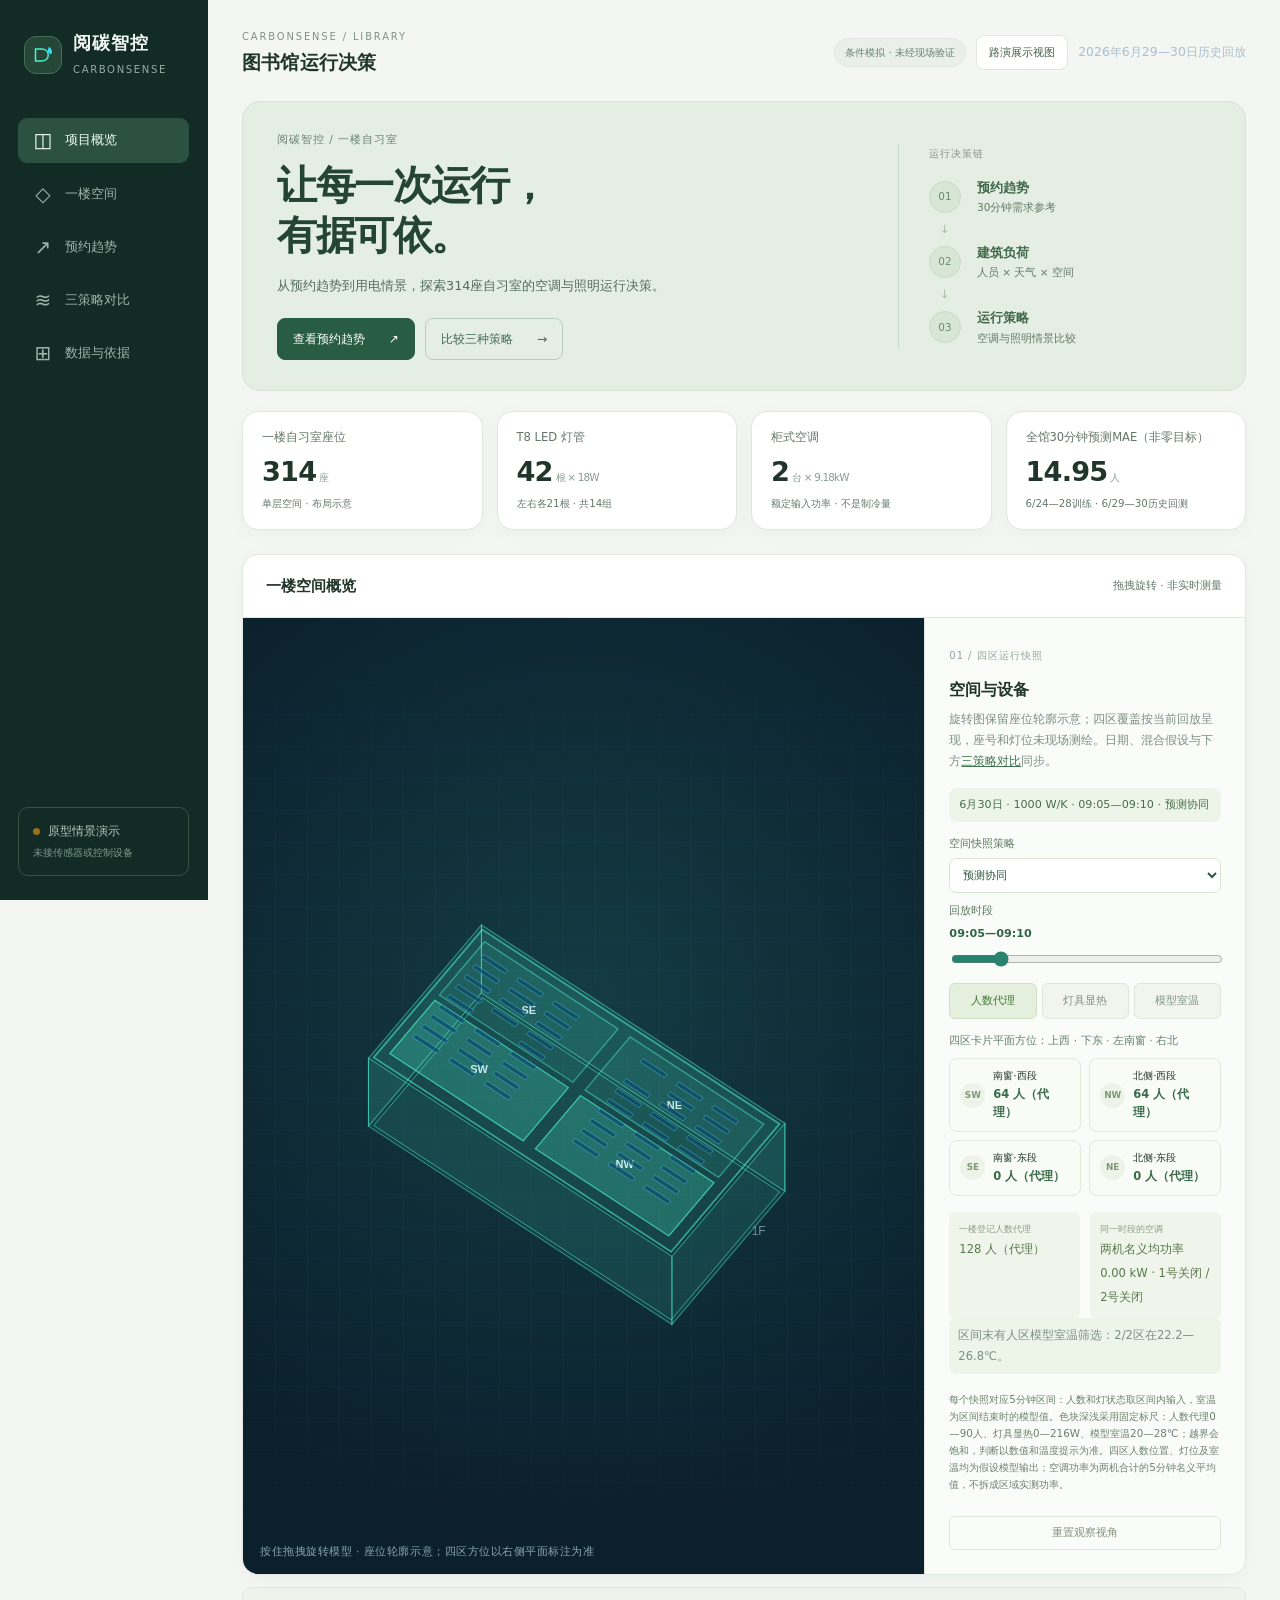
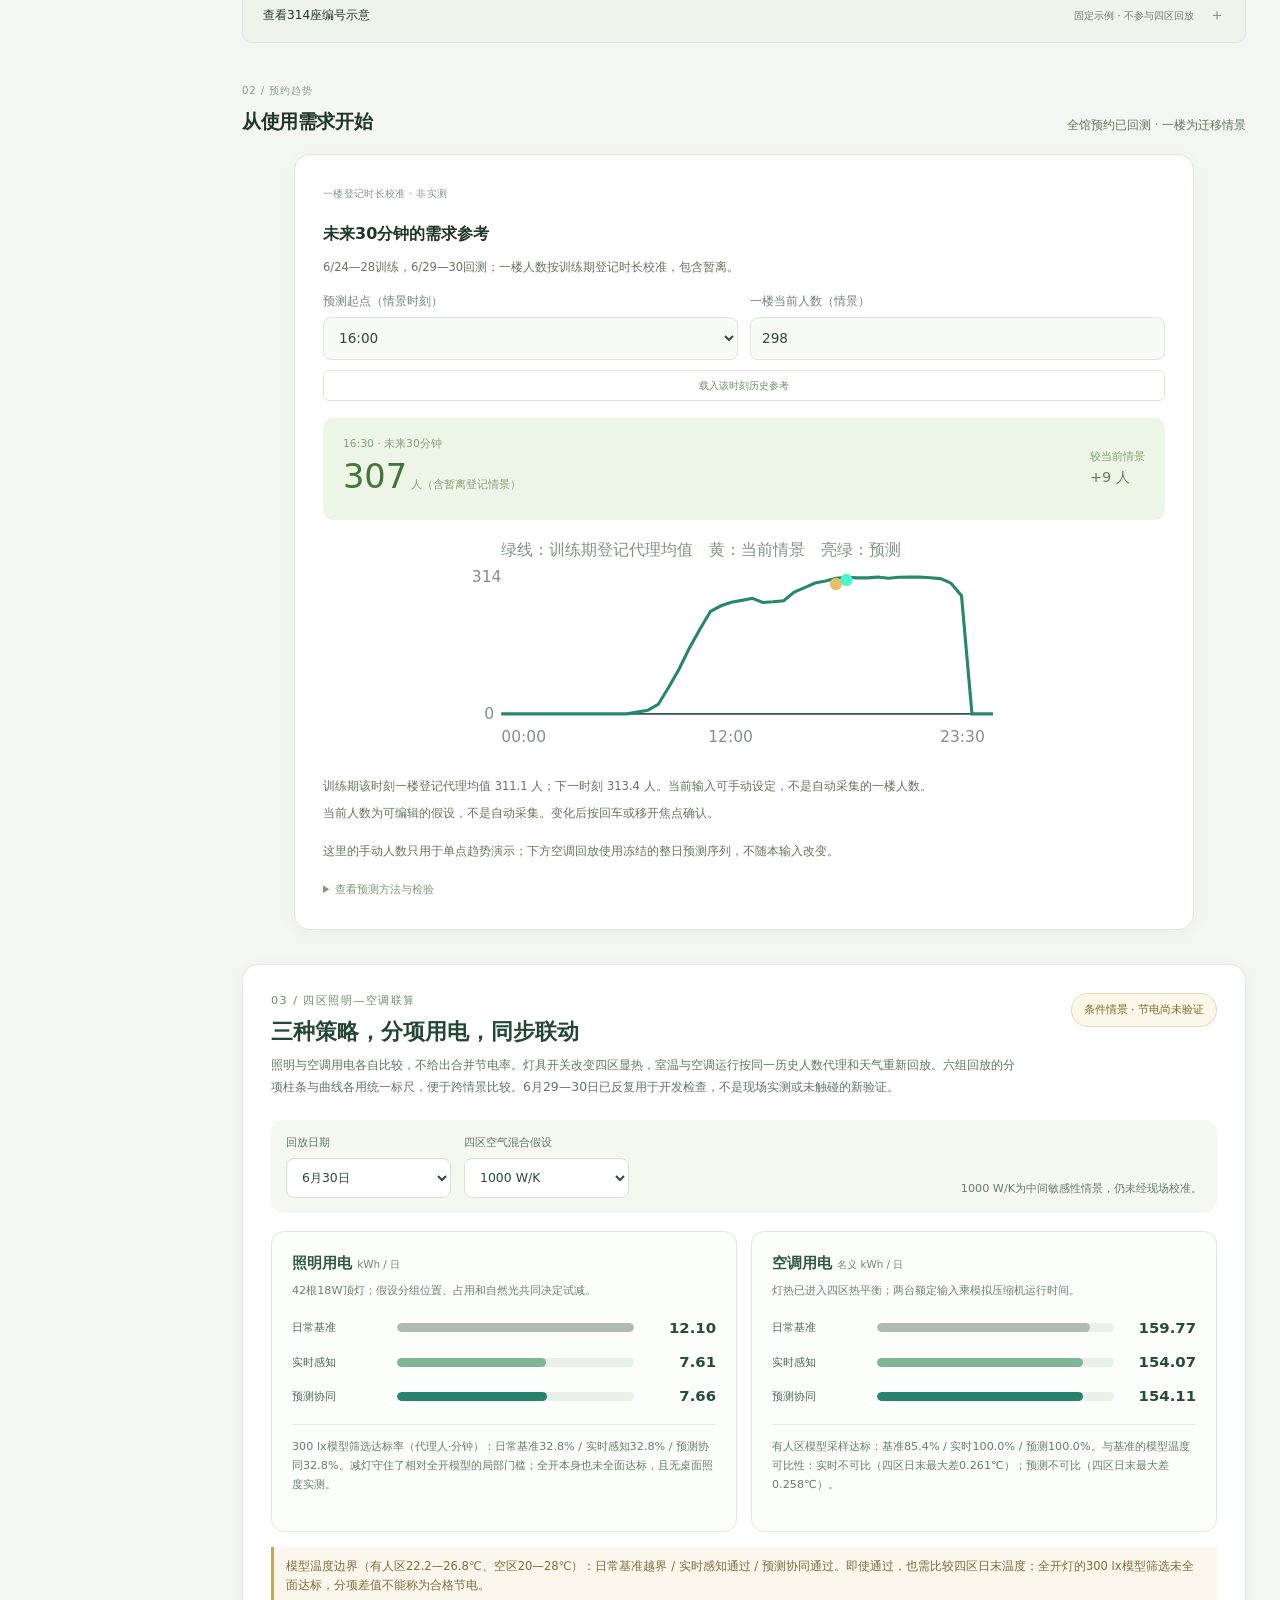
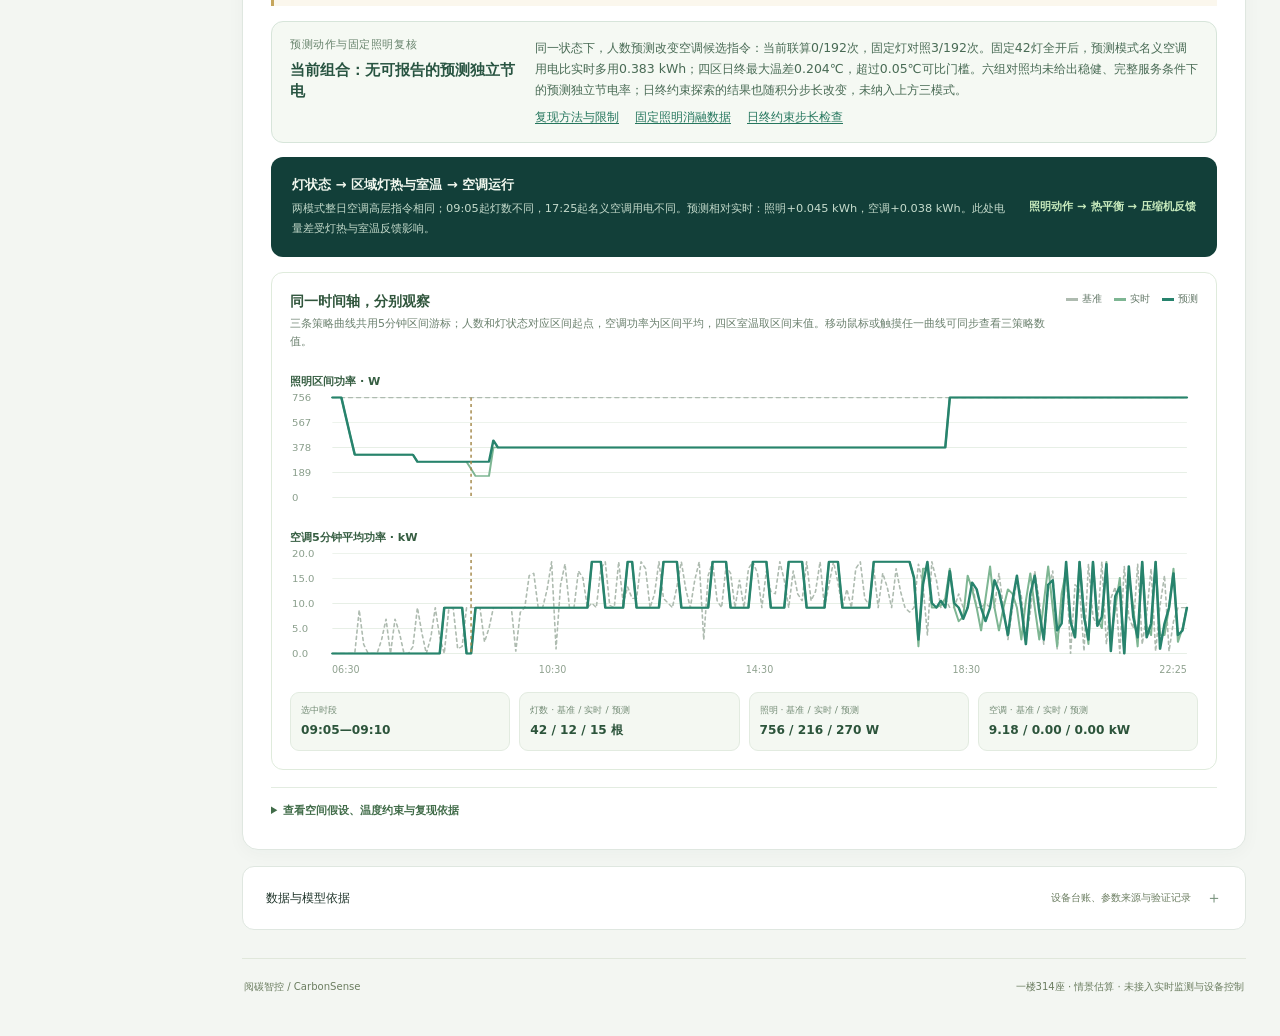
==== commit 6d086d0a: "Publish reproducible three-strategy lighting and HVAC review" ====
--- a/index.html
+++ b/index.html
@@ -4,14 +4,14 @@
   <meta charset="utf-8">
   <meta name="viewport" content="width=device-width, initial-scale=1">
   <meta name="theme-color" content="#07111e">
-  <meta name="carbon-release" content="20261013-sync1">
+  <meta name="carbon-release" content="20261014-seat-example-v1">
   <meta name="description" content="阅碳智控：基于占用预测的图书馆智能控碳数字孪生平台。">
   <link rel="icon" type="image/svg+xml" href="data:image/svg+xml,%3Csvg xmlns='http://www.w3.org/2000/svg' viewBox='0 0 64 64'%3E%3Crect width='64' height='64' rx='14' fill='%2307111e'/%3E%3Cpath d='M18 43V22h10c7 0 12 4 12 10s-5 11-12 11H18Zm7-7h3c3 0 5-2 5-4s-2-4-5-4h-3v8Z' fill='%234cf3cc'/%3E%3Cpath d='M41 17c7 4 9 9 6 15-5-1-9-5-6-15Z' fill='%2300b8ff'/%3E%3C/svg%3E">
   <title>阅碳智控 · 图书馆智能控碳数字孪生平台</title>
-  <link rel="stylesheet" href="data/climate-panel.css?v=20261013-sync1">
+  <link rel="stylesheet" href="data/climate-panel.css?v=c6a6389fc6fd">
   <style>
     :root{--bg:#06101c;--panel:#0b1726;--panel2:#0d1d2f;--line:#17344c;--muted:#7f9bb1;--text:#eaf7ff;--cyan:#37d9ff;--mint:#4cf3cc;--amber:#ffcc66;--danger:#ff7889;--shadow:0 20px 55px rgba(0,0,0,.26)}
-    *{box-sizing:border-box}html{scroll-behavior:smooth}body{margin:0;background:radial-gradient(circle at 70% -10%,rgba(0,184,255,.13),transparent 32%),linear-gradient(180deg,#06101c,#08121f 52%,#06101c);color:var(--text);font:16px/1.5 Inter,"Microsoft YaHei UI","PingFang SC",system-ui,sans-serif;min-height:100vh}button{font:inherit}.shell{display:grid;grid-template-columns:220px 1fr;min-height:100vh}.sidebar{position:sticky;top:0;height:100vh;padding:26px 18px;border-right:1px solid var(--line);background:rgba(5,14,25,.88);backdrop-filter:blur(18px);z-index:5}.brand{display:flex;align-items:center;gap:11px;padding:0 8px 26px}.brand-mark{width:38px;height:38px;display:grid;place-items:center;border:1px solid rgba(76,243,204,.45);border-radius:11px;background:linear-gradient(135deg,rgba(76,243,204,.14),rgba(55,217,255,.08));box-shadow:0 0 24px rgba(76,243,204,.1)}.brand-mark svg{width:24px}.brand strong{display:block;font-size:1.05rem;letter-spacing:.08em}.brand small{color:var(--muted);font-size:.72rem;letter-spacing:.08em}.nav{display:grid;gap:7px}.nav a{display:flex;align-items:center;gap:11px;padding:11px 12px;border-radius:9px;color:#9bb3c6;text-decoration:none;font-size:.88rem;border:1px solid transparent}.nav a:hover,.nav a.active{color:var(--text);border-color:rgba(55,217,255,.24);background:linear-gradient(90deg,rgba(55,217,255,.11),rgba(55,217,255,.02))}.nav svg{width:17px;height:17px}.side-foot{position:absolute;left:18px;right:18px;bottom:24px;padding:13px;border:1px solid var(--line);border-radius:10px;background:#091522}.status-line{display:flex;align-items:center;gap:8px;color:#b9ccda;font-size:.8rem}.dot{width:7px;height:7px;border-radius:50%;background:var(--mint);box-shadow:0 0 12px var(--mint)}.side-foot small{display:block;color:var(--muted);font-size:.72rem;margin-top:5px}.main{min-width:0;padding:22px 26px 40px}.topbar{display:flex;justify-content:space-between;align-items:flex-start;gap:20px;margin-bottom:18px}.eyebrow{margin:0 0 5px;color:var(--cyan);font-size:.75rem;text-transform:uppercase;letter-spacing:.18em}.topbar h1{font-size:1.45rem;line-height:1.25;margin:0;font-weight:700;letter-spacing:.02em}.top-actions{display:flex;align-items:center;gap:12px}.sim-badge{padding:8px 12px;border:1px solid #234058;border-radius:8px;color:#b7cbd9;font-size:.78rem;background:#0a1724}.clock{font-variant-numeric:tabular-nums;font-size:.9rem;color:#d9e9f3}.kpis{display:grid;grid-template-columns:repeat(6,minmax(130px,1fr));gap:12px;margin-bottom:14px}.card{position:relative;border:1px solid var(--line);background:linear-gradient(155deg,rgba(14,31,49,.98),rgba(8,20,34,.98));border-radius:12px;box-shadow:var(--shadow);overflow:hidden}.kpi{padding:15px 16px 14px;min-height:104px}.kpi:before{content:"";position:absolute;inset:0 auto 0 0;width:2px;background:var(--cyan);opacity:.8}.kpi:nth-child(2n):before{background:var(--mint)}.kpi-label{font-size:.76rem;color:#8fa9bb;letter-spacing:.04em}.kpi-value{font-size:1.62rem;font-weight:700;letter-spacing:-.03em;margin:4px 0 1px;font-variant-numeric:tabular-nums}.kpi-value small{font-size:.72rem;color:#a9bfce;font-weight:500;margin-left:3px}.kpi-trend{font-size:.7rem;color:var(--mint)}.kpi-trend.neutral{color:#7fa3b9}.grid-main{display:grid;grid-template-columns:minmax(0,1.75fr) minmax(300px,.7fr);gap:14px}.panel-head{display:flex;justify-content:space-between;align-items:center;padding:16px 18px 11px;border-bottom:1px solid rgba(23,52,76,.72)}.panel-head h2{font-size:.93rem;margin:0;letter-spacing:.04em}.panel-head span{font-size:.71rem;color:var(--muted)}.twin{min-height:505px}.room-meta{display:flex;gap:14px;padding:13px 18px 2px;color:#90aabd;font-size:.72rem}.legend{display:flex;align-items:center;gap:6px}.legend i{width:7px;height:7px;border-radius:2px;background:var(--mint)}.legend.free i{background:#244f6d}.legend.reserved i{background:var(--amber)}.room{margin:12px 18px 18px;padding:17px;border:1px solid #1b3b55;border-radius:10px;background:linear-gradient(180deg,rgba(6,16,28,.84),rgba(8,23,37,.88));position:relative}.room:after{content:"中央通道";position:absolute;top:50%;left:50%;transform:translate(-50%,-50%) rotate(90deg);font-size:.59rem;letter-spacing:.25em;color:#40627a;background:#07131f;padding:6px 4px}.seats{display:grid;grid-template-columns:repeat(22,minmax(6px,1fr));gap:7px 6px}.seat{aspect-ratio:1.45;border-radius:2px;background:#244f6d;border:1px solid #326785}.seat.occupied{background:linear-gradient(135deg,#26c9ba,#4cf3cc);border-color:#65ffe0;box-shadow:0 0 7px rgba(76,243,204,.3)}.seat.reserved{background:#8b6828;border-color:#e1b95b}.forecast{display:grid;gap:14px}.forecast .card{box-shadow:none}.forecast-block{padding:17px 18px}.forecast-label{display:flex;justify-content:space-between;color:#90aabd;font-size:.76rem}.forecast-value{display:flex;align-items:end;gap:8px;margin:8px 0 14px}.forecast-value strong{font-size:2.25rem;letter-spacing:-.04em}.forecast-value span{color:var(--muted);font-size:.72rem;margin-bottom:8px}.forecast-row{display:grid;grid-template-columns:1fr 1fr;gap:10px}.mini{padding:11px;border-radius:8px;background:#091624;border:1px solid #18354d}.mini small{display:block;color:var(--muted);font-size:.68rem}.mini strong{font-size:1.1rem}.confidence{height:5px;background:#173249;border-radius:20px;overflow:hidden;margin-top:7px}.confidence i{display:block;width:92%;height:100%;background:linear-gradient(90deg,var(--cyan),var(--mint))}.strategy{padding:17px 18px;border-color:rgba(76,243,204,.28);background:linear-gradient(150deg,rgba(12,38,47,.96),rgba(8,23,35,.96))}.strategy-tag{display:inline-flex;padding:4px 8px;border-radius:4px;background:rgba(76,243,204,.1);color:var(--mint);font-size:.69rem;letter-spacing:.08em}.strategy h3{font-size:1.02rem;margin:12px 0 6px}.strategy p{font-size:.78rem;color:#a7bfce;margin:0 0 12px}.actions{display:grid;gap:8px}.action{display:flex;gap:9px;align-items:flex-start;padding:9px 10px;border:1px solid #1b3c52;border-radius:7px;background:rgba(4,16,27,.5)}.action b{font-size:.76rem}.action small{display:block;color:var(--muted);font-size:.68rem}.action-icon{display:grid;place-items:center;flex:0 0 24px;height:24px;border-radius:6px;color:#07111e;background:var(--mint);font-size:.72rem;font-weight:800}.saving{display:flex;justify-content:space-between;margin-top:12px;padding-top:12px;border-top:1px solid rgba(76,243,204,.16)}.saving div span{display:block;color:var(--muted);font-size:.65rem}.saving strong{font-size:.95rem;color:var(--mint)}.demo-btn{width:100%;margin-top:12px;padding:10px 12px;border:0;border-radius:8px;color:#06131c;font-weight:700;background:linear-gradient(90deg,var(--mint),var(--cyan));cursor:pointer}.demo-btn:hover{filter:brightness(1.08)}.pulse{animation:pulse 1s ease}@keyframes pulse{50%{box-shadow:0 0 30px rgba(76,243,204,.28)}}@media(max-width:1180px){.kpis{grid-template-columns:repeat(3,1fr)}.grid-main{grid-template-columns:1fr}.forecast{grid-template-columns:1fr 1fr}.forecast .strategy{grid-column:1/-1}}@media(max-width:760px){.shell{display:block}.sidebar{position:static;height:auto;padding:16px;border-right:0;border-bottom:1px solid var(--line)}.brand{padding-bottom:12px}.nav{display:flex;overflow:auto;scrollbar-width:none}.nav::-webkit-scrollbar{display:none}.nav a{white-space:nowrap}.side-foot{display:none}.main{padding:18px 14px 30px}.topbar{display:block}.top-actions{margin-top:12px}.kpis{grid-template-columns:repeat(2,1fr)}.grid-main{display:block}.forecast{margin-top:14px;display:grid;grid-template-columns:1fr}.forecast .strategy{grid-column:auto}.room{padding:10px;margin-inline:12px}.seats{gap:5px 4px}.seat{border-radius:1px}.topbar h1{font-size:1.15rem}.kpi-value{font-size:1.38rem}}
+    *{box-sizing:border-box}html{scroll-behavior:smooth}body{margin:0;background:radial-gradient(circle at 70% -10%,rgba(0,184,255,.13),transparent 32%),linear-gradient(180deg,#06101c,#08121f 52%,#06101c);color:var(--text);font:16px/1.5 Inter,"Microsoft YaHei UI","PingFang SC",system-ui,sans-serif;min-height:100vh}button{font:inherit}.shell{display:grid;grid-template-columns:220px 1fr;min-height:100vh}.sidebar{position:sticky;top:0;height:100vh;padding:26px 18px;border-right:1px solid var(--line);background:rgba(5,14,25,.88);backdrop-filter:blur(18px);z-index:5}.brand{display:flex;align-items:center;gap:11px;padding:0 8px 26px}.brand-mark{width:38px;height:38px;display:grid;place-items:center;border:1px solid rgba(76,243,204,.45);border-radius:11px;background:linear-gradient(135deg,rgba(76,243,204,.14),rgba(55,217,255,.08));box-shadow:0 0 24px rgba(76,243,204,.1)}.brand-mark svg{width:24px}.brand strong{display:block;font-size:1.05rem;letter-spacing:.08em}.brand small{color:var(--muted);font-size:.72rem;letter-spacing:.08em}.nav{display:grid;gap:7px}.nav a{display:flex;align-items:center;gap:11px;padding:11px 12px;border-radius:9px;color:#9bb3c6;text-decoration:none;font-size:.88rem;border:1px solid transparent}.nav a:hover,.nav a.active{color:var(--text);border-color:rgba(55,217,255,.24);background:linear-gradient(90deg,rgba(55,217,255,.11),rgba(55,217,255,.02))}.nav svg{width:17px;height:17px}.side-foot{position:absolute;left:18px;right:18px;bottom:24px;padding:13px;border:1px solid var(--line);border-radius:10px;background:#091522}.status-line{display:flex;align-items:center;gap:8px;color:#b9ccda;font-size:.8rem}.dot{width:7px;height:7px;border-radius:50%;background:var(--mint);box-shadow:0 0 12px var(--mint)}.side-foot small{display:block;color:var(--muted);font-size:.72rem;margin-top:5px}.main{min-width:0;padding:22px 26px 40px}.topbar{display:flex;justify-content:space-between;align-items:flex-start;gap:20px;margin-bottom:18px}.eyebrow{margin:0 0 5px;color:var(--cyan);font-size:.75rem;text-transform:uppercase;letter-spacing:.18em}.topbar h1{font-size:1.45rem;line-height:1.25;margin:0;font-weight:700;letter-spacing:.02em}.top-actions{display:flex;align-items:center;gap:12px}.sim-badge{padding:8px 12px;border:1px solid #234058;border-radius:8px;color:#b7cbd9;font-size:.78rem;background:#0a1724}.replay-range{font-variant-numeric:tabular-nums;font-size:.78rem;color:#a9bfce}.kpis{display:grid;grid-template-columns:repeat(6,minmax(130px,1fr));gap:12px;margin-bottom:14px}.card{position:relative;border:1px solid var(--line);background:linear-gradient(155deg,rgba(14,31,49,.98),rgba(8,20,34,.98));border-radius:12px;box-shadow:var(--shadow);overflow:hidden}.kpi{padding:15px 16px 14px;min-height:104px}.kpi:before{content:"";position:absolute;inset:0 auto 0 0;width:2px;background:var(--cyan);opacity:.8}.kpi:nth-child(2n):before{background:var(--mint)}.kpi-label{font-size:.76rem;color:#8fa9bb;letter-spacing:.04em}.kpi-value{font-size:1.62rem;font-weight:700;letter-spacing:-.03em;margin:4px 0 1px;font-variant-numeric:tabular-nums}.kpi-value small{font-size:.72rem;color:#a9bfce;font-weight:500;margin-left:3px}.kpi-trend{font-size:.7rem;color:var(--mint)}.kpi-trend.neutral{color:#7fa3b9}.grid-main{display:grid;grid-template-columns:minmax(0,1.75fr) minmax(300px,.7fr);gap:14px}.panel-head{display:flex;justify-content:space-between;align-items:center;padding:16px 18px 11px;border-bottom:1px solid rgba(23,52,76,.72)}.panel-head h2{font-size:.93rem;margin:0;letter-spacing:.04em}.panel-head span{font-size:.71rem;color:var(--muted)}.twin{min-height:505px}.room-meta{display:flex;gap:14px;padding:13px 18px 2px;color:#90aabd;font-size:.72rem}.legend{display:flex;align-items:center;gap:6px}.legend i{width:7px;height:7px;border-radius:2px;background:var(--mint)}.legend.free i{background:#244f6d}.legend.reserved i{background:var(--amber)}.room{margin:12px 18px 18px;padding:17px;border:1px solid #1b3b55;border-radius:10px;background:linear-gradient(180deg,rgba(6,16,28,.84),rgba(8,23,37,.88));position:relative}.room:after{content:"中央通道";position:absolute;top:50%;left:50%;transform:translate(-50%,-50%) rotate(90deg);font-size:.59rem;letter-spacing:.25em;color:#40627a;background:#07131f;padding:6px 4px}.seats{display:grid;grid-template-columns:repeat(22,minmax(6px,1fr));gap:7px 6px}.seat{aspect-ratio:1.45;border-radius:2px;background:#244f6d;border:1px solid #326785}.seat.occupied{background:linear-gradient(135deg,#26c9ba,#4cf3cc);border-color:#65ffe0;box-shadow:0 0 7px rgba(76,243,204,.3)}.seat.reserved{background:#8b6828;border-color:#e1b95b}.forecast{display:grid;gap:14px}.forecast .card{box-shadow:none}.forecast-block{padding:17px 18px}.forecast-label{display:flex;justify-content:space-between;color:#90aabd;font-size:.76rem}.forecast-value{display:flex;align-items:end;gap:8px;margin:8px 0 14px}.forecast-value strong{font-size:2.25rem;letter-spacing:-.04em}.forecast-value span{color:var(--muted);font-size:.72rem;margin-bottom:8px}.forecast-row{display:grid;grid-template-columns:1fr 1fr;gap:10px}.mini{padding:11px;border-radius:8px;background:#091624;border:1px solid #18354d}.mini small{display:block;color:var(--muted);font-size:.68rem}.mini strong{font-size:1.1rem}.confidence{height:5px;background:#173249;border-radius:20px;overflow:hidden;margin-top:7px}.confidence i{display:block;width:92%;height:100%;background:linear-gradient(90deg,var(--cyan),var(--mint))}.strategy{padding:17px 18px;border-color:rgba(76,243,204,.28);background:linear-gradient(150deg,rgba(12,38,47,.96),rgba(8,23,35,.96))}.strategy-tag{display:inline-flex;padding:4px 8px;border-radius:4px;background:rgba(76,243,204,.1);color:var(--mint);font-size:.69rem;letter-spacing:.08em}.strategy h3{font-size:1.02rem;margin:12px 0 6px}.strategy p{font-size:.78rem;color:#a7bfce;margin:0 0 12px}.actions{display:grid;gap:8px}.action{display:flex;gap:9px;align-items:flex-start;padding:9px 10px;border:1px solid #1b3c52;border-radius:7px;background:rgba(4,16,27,.5)}.action b{font-size:.76rem}.action small{display:block;color:var(--muted);font-size:.68rem}.action-icon{display:grid;place-items:center;flex:0 0 24px;height:24px;border-radius:6px;color:#07111e;background:var(--mint);font-size:.72rem;font-weight:800}.saving{display:flex;justify-content:space-between;margin-top:12px;padding-top:12px;border-top:1px solid rgba(76,243,204,.16)}.saving div span{display:block;color:var(--muted);font-size:.65rem}.saving strong{font-size:.95rem;color:var(--mint)}.demo-btn{width:100%;margin-top:12px;padding:10px 12px;border:0;border-radius:8px;color:#06131c;font-weight:700;background:linear-gradient(90deg,var(--mint),var(--cyan));cursor:pointer}.demo-btn:hover{filter:brightness(1.08)}.pulse{animation:pulse 1s ease}@keyframes pulse{50%{box-shadow:0 0 30px rgba(76,243,204,.28)}}@media(max-width:1180px){.kpis{grid-template-columns:repeat(3,1fr)}.grid-main{grid-template-columns:1fr}.forecast{grid-template-columns:1fr 1fr}.forecast .strategy{grid-column:1/-1}}@media(max-width:760px){.shell{display:block}.sidebar{position:static;height:auto;padding:16px;border-right:0;border-bottom:1px solid var(--line)}.brand{padding-bottom:12px}.nav{display:flex;overflow:auto;scrollbar-width:none}.nav::-webkit-scrollbar{display:none}.nav a{white-space:nowrap}.side-foot{display:none}.main{padding:18px 14px 30px}.topbar{display:block}.top-actions{margin-top:12px}.kpis{grid-template-columns:repeat(2,1fr)}.grid-main{display:block}.forecast{margin-top:14px;display:grid;grid-template-columns:1fr}.forecast .strategy{grid-column:auto}.room{padding:10px;margin-inline:12px}.seats{gap:5px 4px}.seat{border-radius:1px}.topbar h1{font-size:1.15rem}.kpi-value{font-size:1.38rem}}
     .section{scroll-margin-top:18px;margin-top:14px}.section-title{display:flex;justify-content:space-between;align-items:end;gap:20px;padding:22px 2px 12px}.section-title h2{margin:0;font-size:1.08rem}.section-title p{margin:4px 0 0;color:var(--muted);font-size:.76rem}.section-index{font:700 2.25rem/1 ui-monospace,SFMono-Regular,Consolas,monospace;color:#15364e}
     .analytics{display:grid;grid-template-columns:minmax(0,1.45fr) minmax(300px,.75fr);gap:14px}.chart-card{min-height:360px}.chart-wrap{padding:18px}.chart-legend{display:flex;flex-wrap:wrap;gap:16px;margin-bottom:12px;color:#9fb4c4;font-size:.72rem}.chart-legend span{display:flex;align-items:center;gap:6px}.chart-legend i{width:18px;height:2px;background:#5b7285}.chart-legend .l2{background:var(--cyan)}.chart-legend .l3{background:var(--mint)}.energy-chart{width:100%;height:auto;display:block}.energy-chart text{font:10px Inter,"Microsoft YaHei UI",sans-serif;fill:#66839a}.energy-chart .grid{stroke:#15344d;stroke-width:1}.energy-chart .baseline{fill:none;stroke:#60788a;stroke-width:2;stroke-dasharray:5 5}.energy-chart .realtime{fill:none;stroke:var(--cyan);stroke-width:2.5}.energy-chart .predictive{fill:none;stroke:var(--mint);stroke-width:3}.energy-chart .area{fill:url(#areaGradient)}
     .insights{padding:18px;display:grid;gap:12px}.insight-top{padding:15px;border:1px solid rgba(55,217,255,.22);border-radius:9px;background:rgba(55,217,255,.055)}.insight-top small,.metric-stack small{color:var(--muted);font-size:.69rem}.insight-top strong{display:block;margin:5px 0;font-size:1.7rem;color:var(--cyan)}.insight-top p{margin:0;color:#9eb4c4;font-size:.73rem}.metric-stack{display:grid;grid-template-columns:1fr 1fr;gap:9px}.metric-stack div{padding:12px;border:1px solid var(--line);border-radius:8px;background:#091624}.metric-stack strong{display:block;font-size:1rem;margin-top:3px}.note{padding:11px 12px;border-left:2px solid var(--amber);color:#99afbf;background:rgba(255,204,102,.05);font-size:.7rem}
@@ -37,9 +37,9 @@
     .sr-only{position:absolute;width:1px;height:1px;padding:0;margin:-1px;overflow:hidden;clip:rect(0,0,0,0);white-space:nowrap;border:0}.launch-panel{display:flex;justify-content:space-between;gap:20px;align-items:center;padding:20px 22px;margin:0 0 14px;border:1px solid rgba(76,243,204,.28);border-radius:12px;background:linear-gradient(115deg,rgba(18,70,67,.32),rgba(9,24,39,.85))}.launch-panel h2{margin:0 0 5px;font-size:1.07rem}.launch-panel p{margin:0;color:#9eb8c7;font-size:.77rem;max-width:650px}.launch-actions{display:flex;flex-wrap:wrap;gap:9px;flex-shrink:0}.launch-actions a,.presentation-toggle{padding:10px 13px;border:1px solid #285069;border-radius:8px;background:#0a1c2b;color:#b4cfdb;font-size:.76rem;text-decoration:none;cursor:pointer}.launch-actions .primary{background:var(--mint);border-color:var(--mint);color:#061a20;font-weight:700}.preset-strip{padding:15px 18px;margin-bottom:14px}.preset-strip>span{display:block;color:#8eafbf;font-size:.72rem;margin-bottom:10px}.preset-buttons{display:flex;flex-wrap:wrap;gap:8px}.preset-buttons button{padding:9px 12px;border:1px solid #25485f;border-radius:7px;background:#091b2a;color:#b1c7d4;font-size:.74rem;cursor:pointer}.preset-buttons button.active{border-color:var(--mint);color:var(--mint);background:rgba(76,243,204,.07)}.preset-buttons button small{display:block;color:#7794a8;font-size:.64rem;margin-top:2px}.number-wrap{display:flex;justify-content:flex-end;align-items:center;gap:5px;color:var(--mint);font-size:.74rem}.number-wrap input{width:64px;min-width:0;border:1px solid #2b5064;border-radius:6px;background:#071825;color:#c9f8eb;font:inherit;text-align:center;padding:7px 3px;accent-color:var(--mint)}.number-wrap input:focus-visible{outline:2px solid var(--cyan);outline-offset:2px}.number-wrap input::-webkit-inner-spin-button{opacity:.5}.input-feedback{margin:8px 0 0;color:var(--amber);font-size:.72rem;min-height:1.5em}.mode-explanation{color:#9db8c8;font-size:.74rem;line-height:1.8;margin:0 0 12px;padding:11px;border:1px solid #204255;border-radius:7px;background:#091b29}.advanced-settings{border-top:1px solid var(--line);padding-top:12px;margin-top:12px}.advanced-settings>summary{cursor:pointer;color:#99b5c9;font-size:.75rem}.advanced-settings .control{grid-template-columns:145px 1fr 85px}.sim-layout{align-items:start}.sim-result{position:sticky;top:18px;gap:15px;min-height:0}.saving-breakdown{color:var(--mint);font-size:.74rem;margin:0 0 13px}.strategy-insight{font-size:.78rem;line-height:1.8;padding:11px 12px;border-radius:7px;border:1px solid rgba(55,217,255,.22);background:rgba(55,217,255,.045);color:#b7d2de;margin:12px 0}.breakdown-card{margin-top:14px;padding:18px 20px}.breakdown-card h3{margin:0 0 12px;font-size:.86rem}.split-legend{display:flex;gap:18px;font-size:.7rem;color:#9ab5c6;margin-bottom:12px}.split-legend span{display:flex;align-items:center;gap:6px}.split-legend i{width:9px;height:9px;border-radius:2px;background:var(--mint)}.split-legend span+span i{background:var(--cyan)}.split-row{display:grid;grid-template-columns:125px 1fr 180px;gap:13px;align-items:center;padding:13px 0;border-top:1px solid var(--line)}.split-row b{font-size:.76rem}.split-row small{display:block;color:#86a7bb;font-size:.67rem}.split-row .split-values{text-align:right;color:#a3bece;font-size:.72rem}.split-bar{display:flex;height:13px;border-radius:6px;overflow:hidden;background:#0a1b29}.split-bar i{display:block;height:100%;background:var(--mint)}.split-bar i+i{background:var(--cyan)}.top-actions{flex-wrap:wrap}.presentation .shell{display:block}.presentation .sidebar{display:none}.presentation .main{max-width:1480px;margin:0 auto;padding:26px}.presentation .topbar{position:sticky;top:0;z-index:10;padding:13px 0;background:rgba(6,16,28,.97);border-bottom:1px solid var(--line)}.presentation .topbar h1{font-size:1.7rem}.presentation .presentation-toggle{border-color:var(--mint);color:var(--mint)}@media(max-width:1180px){.sim-result{position:static}.launch-panel{align-items:flex-start}.launch-actions{flex-direction:column}}@media(max-width:760px){.launch-panel{display:block;padding:17px}.launch-actions{margin-top:13px;flex-direction:row}.launch-panel p{font-size:.75rem}.preset-strip{padding:14px}.preset-buttons{display:grid;grid-template-columns:1fr 1fr}.preset-buttons button{text-align:left}.control .number-wrap{grid-column:2;grid-row:1}.control .number-wrap input{grid-column:auto;grid-row:auto}.advanced-settings .control{grid-template-columns:1fr 85px}.split-row{grid-template-columns:1fr 1fr;gap:9px}.split-bar{grid-column:1/-1;grid-row:2}.split-row .split-values{text-align:right}.presentation .main{padding:14px}.presentation .topbar h1{font-size:1.15rem}.presentation .topbar{position:static}.number-wrap input{min-height:36px}.lamp-toggle{min-height:36px}}@media(prefers-reduced-motion:reduce){html{scroll-behavior:auto}*,*:before,*:after{animation:none!important;transition:none!important}}
   </style>
   <style>.presentation .sim-result{top:105px}.presentation .live-choice strong,.presentation .result-grid b{font-size:1.18rem}.presentation .control label{font-size:.86rem}.presentation .caption-note{font-size:.76rem}</style>
-  <link rel="stylesheet" href="data/dashboard-layout.css?v=20261013-sync1">
-  <link rel="stylesheet" href="data/control-scenario-panel.css?v=20261013-sync1">
-  <link rel="stylesheet" href="data/zone-lighting-panel.css?v=20261013-sync1">
+  <link rel="stylesheet" href="data/dashboard-layout.css?v=04103988901a">
+  <link rel="stylesheet" href="data/joint-evidence-panel.css?v=b8f3e38444d2">
+  <link rel="stylesheet" href="data/current-space-panel.css?v=0ff1208e2a23">
 </head>
 <body>
   <div class="shell">
@@ -55,7 +55,7 @@
       <div class="side-foot"><div class="status-line"><i class="dot"></i>原型情景演示</div><small>未接传感器或控制设备</small></div>
     </aside>
     <main class="main" id="cockpit">
-      <header class="topbar"><div><p class="eyebrow">CARBONSENSE / LIBRARY</p><h1>图书馆运行决策</h1></div><div class="top-actions"><span class="sim-badge" id="siteRelease" title="已确认修改同步版本：20261013-sync1">情景演示 · 2026-10-13同步</span><button type="button" class="presentation-toggle" id="presentationToggle" aria-pressed="false">路演展示视图</button><span class="clock" id="clock">--:--:--</span></div></header>
+      <header class="topbar"><div><p class="eyebrow">CARBONSENSE / LIBRARY</p><h1>图书馆运行决策</h1></div><div class="top-actions"><span class="sim-badge" id="siteRelease" title="历史预约与四区用电情景；未接入室内传感器或现场设备">条件模拟 · 未经现场验证</span><button type="button" class="presentation-toggle" id="presentationToggle" aria-pressed="false">路演展示视图</button><span class="replay-range">2026年6月29—30日历史回放</span></div></header>
       <section class="launch-panel" aria-labelledby="launchHeading">
         <div><span class="hero-label">阅碳智控 / 一楼自习室</span><h2 id="launchHeading">让每一次运行，<br>有据可依。</h2><p>从预约趋势到用电情景，探索314座自习室的空调与照明运行决策。</p><div class="launch-actions"><a class="primary" href="#prediction">查看预约趋势 <span>↗</span></a><a href="#controlComparison">比较三种策略 <span>→</span></a></div></div>
         <div class="hero-flow" aria-label="预约趋势、建筑负荷、运行策略"><span class="hero-flow-caption">运行决策链</span><div><b>01</b><strong>预约趋势</strong><small>30分钟需求参考</small></div><i>↓</i><div><b>02</b><strong>建筑负荷</strong><small>人员 × 天气 × 空间</small></div><i>↓</i><div><b>03</b><strong>运行策略</strong><small>空调与照明情景比较</small></div></div>
@@ -63,171 +63,81 @@
 <section class="kpis" aria-label="项目关键指标"><article class="card kpi"><div class="kpi-label">一楼自习室座位</div><div class="kpi-value">314<small>座</small></div><div class="kpi-trend neutral">单层空间 · 布局示意</div></article>
 <article class="card kpi"><div class="kpi-label">T8 LED 灯管</div><div class="kpi-value">42<small>根 × 18W</small></div><div class="kpi-trend">左右各21根 · 共14组</div></article>
 <article class="card kpi"><div class="kpi-label">柜式空调</div><div class="kpi-value">2<small>台 × 9.18kW</small></div><div class="kpi-trend neutral">额定输入功率 · 不是制冷量</div></article>
- <article class="card kpi"><div class="kpi-label">全馆30分钟预测MAE</div><div class="kpi-value">14.95<small>人</small></div><div class="kpi-trend neutral">6/29—30 · 非一楼实测误差</div></article></section>      <section class="card building3d" id="buildingTwin" aria-labelledby="buildingHeading">
+ <article class="card kpi"><div class="kpi-label">全馆30分钟预测MAE（非零目标）</div><div class="kpi-value"><span id="forecastMaeValue">—</span><small>人</small></div><div class="kpi-trend neutral">6/24—28训练 · 6/29—30历史回测</div></article></section>      <section class="card building3d" id="buildingTwin" aria-labelledby="buildingHeading">
         <div class="panel-head"><h2 id="buildingHeading">一楼空间概览</h2><span>拖拽旋转 · 非实时测量</span></div>
         <div class="building-layout">
-          <div class="canvas-wrap"><canvas id="buildingCanvas" width="900" height="500" aria-label="可旋转的单层图书馆能源模型"></canvas><span class="canvas-hint">按住拖拽旋转模型 · 切换图层查看负荷</span></div>
-          <aside class="twin-side"><span class="upstream-tag">01 / 空间示意</span><h3>空间与设备</h3><p>依据现场草图构建单层布局示意；照明为左右各21根灯管。空调共2台共享供冷，不虚构各分区空调功率。</p><div class="layer-tabs" role="tablist" aria-label="能源图层"><button class="layer-btn active" role="tab" data-layer="occupancy" aria-selected="true">占用示例</button><button class="layer-btn" role="tab" data-layer="lighting" aria-selected="false">照明情景</button><button class="layer-btn" role="tab" data-layer="hvac" aria-selected="false">空调配置</button></div><div class="zone-list" id="zoneList" aria-live="polite"></div><div class="twin-summary"><div><small>单层汇总</small><strong id="modelLoad">294 人（示例）</strong></div><div><small>数据说明</small><strong id="modelPotential">未接人数传感器</strong></div></div><button class="view-reset" id="resetView">重置观察视角</button></aside>
+          <div class="canvas-wrap"><canvas id="buildingCanvas" width="900" height="500" aria-label="可旋转的单层自习室四区情景模型，座位轮廓示意"></canvas><span class="canvas-hint">按住拖拽旋转模型 · 座位轮廓示意；四区方位以右侧平面标注为准</span></div>
+          <aside class="twin-side"><span class="upstream-tag">01 / 四区运行快照</span><h3>空间与设备</h3><p>旋转图保留座位轮廓示意；四区覆盖按当前回放呈现，座号和灯位未现场测绘。日期、混合假设与下方<a href="#controlComparison">三策略对比</a>同步。</p><div class="space-context" id="spaceContext">正在读取回放…</div><div class="space-controls"><label for="spaceMode">空间快照策略<select id="spaceMode"><option value="baseline">日常基准</option><option value="realtime">实时感知</option><option value="predictive" selected>预测协同</option></select></label><label for="spaceTimeRange">回放时段 <strong id="spaceTimeLabel">09:05—09:10</strong><input id="spaceTimeRange" type="range" min="0" max="191" step="1" value="31"></label></div><div class="layer-tabs" role="tablist" aria-label="四区回放图层"><button class="layer-btn active" role="tab" data-layer="occupancy" aria-selected="true">人数代理</button><button class="layer-btn" role="tab" data-layer="lighting" aria-selected="false">灯具显热</button><button class="layer-btn" role="tab" data-layer="hvac" aria-selected="false">模型室温</button></div><div class="space-compass">四区卡片平面方位：上西 · 下东 · 左南窗 · 右北</div><div class="zone-list" id="zoneList" aria-live="polite"></div><div class="twin-summary"><div><small id="spaceSummaryLabel">一楼登记人数代理</small><strong id="modelLoad">—</strong></div><div><small>同一时段的空调</small><strong id="modelPotential">—</strong></div></div><p class="space-caveat">每个快照对应5分钟区间：人数和灯状态取区间内输入，室温为区间结束时的模型值。色块深浅采用固定标尺：人数代理0—90人、灯具显热0—216W、模型室温20—28℃；越界会饱和，判断以数值和温度提示为准。四区人数位置、灯位及室温均为假设模型输出；空调功率为两机合计的5分钟名义平均值，不拆成区域实测功率。</p><button class="view-reset" id="resetView">重置观察视角</button></aside>
         </div>
       </section>
-<details class="seat-layout-disclosure"><summary><span>查看314座参考平面</span><small>座位状态为示例</small></summary><article class="card twin" id="twin">
+<details class="seat-layout-disclosure"><summary><span>查看314座编号示意</span><small>固定示例 · 不参与四区回放</small></summary><article class="card twin" id="twin">
           <div class="panel-head"><h2>一楼学生自习室 · 314座布局示意</h2><span>沧州师范学院图书馆</span></div>
-          <div class="room-meta"><span class="legend"><i></i><span id="occupiedCount">使用中示例 294</span></span><span class="legend reserved"><i></i><span id="reservedCount">预约示例 10</span></span><span class="legend free"><i></i><span id="freeCount">空闲示例 10</span></span><span class="layout-source">参考现场草图 · 座位状态随人数输入示意联动</span></div>
-<div class="room floor-plan" aria-label="一楼学生自习室314个座位的布局示意图"><div class="plan-shell"><div class="plan-north">上侧 · 储物与设备区</div><div class="service-strip"><div class="locker-bank" aria-label="左侧储物柜"><span class="locker"></span><span class="locker"></span><span class="locker"></span><span class="locker"></span><span class="locker"></span><span class="locker"></span><span class="locker"></span><span class="locker"></span></div><div class="service-core" aria-label="设备区"><span></span><span></span><span></span><small class="service-label">储物柜 / 设备区</small></div><div class="locker-bank" aria-label="右侧储物柜"><span class="locker"></span><span class="locker"></span><span class="locker"></span><span class="locker"></span><span class="locker"></span><span class="locker"></span><span class="locker"></span><span class="locker"></span></div></div><div class="seat-plan"><section class="wing" aria-label="左翼学习区"><div class="wing-label"><b>左翼学习区</b><span>157 座</span></div><div class="solo-seat"><span id="leftSolo"></span><span>上侧单人位</span></div><div class="table-grid" id="leftWing"></div></section><div class="central-aisle" aria-label="中央主通道"><span>中央主通道</span></div><section class="wing" aria-label="右翼学习区"><div class="wing-label"><b>右翼学习区</b><span>157 座</span></div><div class="solo-seat"><span id="rightSolo"></span><span>上侧单人位</span></div><div class="table-grid" id="rightWing"></div></section></div><div class="plan-south">下侧 · 入口位置待核实</div><p class="plan-note"><b>布局说明：</b>每个蓝色长桌单元对应上下各 3 个座位；虚线位置为横向通道。</p></div></div>
+          <div class="room-meta"><span class="legend"><i></i><span id="occupiedCount">使用中示例 294</span></span><span class="legend reserved"><i></i><span id="reservedCount">预约示例 10</span></span><span class="legend free"><i></i><span id="freeCount">空闲示例 10</span></span><span class="layout-source">参考现场草图的编号示意；294/10/10为固定配色，不随预测输入或回放变化。</span></div>
+<div class="room floor-plan" aria-label="一楼学生自习室314座编号示意，座位状态为固定示例，不参与四区回放"><div class="plan-shell"><div class="plan-north">上侧 · 储物与设备区</div><div class="service-strip"><div class="locker-bank" aria-label="左侧储物柜"><span class="locker"></span><span class="locker"></span><span class="locker"></span><span class="locker"></span><span class="locker"></span><span class="locker"></span><span class="locker"></span><span class="locker"></span></div><div class="service-core" aria-label="设备区"><span></span><span></span><span></span><small class="service-label">储物柜 / 设备区</small></div><div class="locker-bank" aria-label="右侧储物柜"><span class="locker"></span><span class="locker"></span><span class="locker"></span><span class="locker"></span><span class="locker"></span><span class="locker"></span><span class="locker"></span><span class="locker"></span></div></div><div class="seat-plan"><section class="wing" aria-label="左翼学习区"><div class="wing-label"><b>左翼学习区</b><span>157 座</span></div><div class="solo-seat"><span id="leftSolo"></span><span>上侧单人位</span></div><div class="table-grid" id="leftWing"></div></section><div class="central-aisle" aria-label="中央主通道"><span>中央主通道</span></div><section class="wing" aria-label="右翼学习区"><div class="wing-label"><b>右翼学习区</b><span>157 座</span></div><div class="solo-seat"><span id="rightSolo"></span><span>上侧单人位</span></div><div class="table-grid" id="rightWing"></div></section></div><div class="plan-south">下侧 · 入口位置待核实</div><p class="plan-note"><b>布局说明：</b>左右各157座仅为编号图；当前四区回放另按70/90/70/84座假设分配。蓝色长桌单元对应上下各3座，虚线为横向通道；示例颜色不代表区域在座观测。</p></div></div>
         </article></details><section class="forecast-workspace section" id="prediction" aria-labelledby="forecastSectionHeading"><div class="workspace-heading"><div><span>02 / 预约趋势</span><h2 id="forecastSectionHeading">从使用需求开始</h2></div><p>全馆预约已回测 · 一楼为迁移情景</p></div><div class="forecast-layout"><article class="card forecast-block" aria-labelledby="transferHeading">
              <span class="transfer-tag">一楼登记时长校准 · 非实测</span>
             <h3 id="transferHeading">未来30分钟的需求参考</h3>
              <p class="caption-note">6/24—28训练，6/29—30回测；一楼人数按训练期登记时长校准，包含暂离。</p>
             <div class="transfer-controls"><label for="forecastTime">预测起点（情景时刻）<select id="forecastTime" aria-label="预测起点（情景时刻）"></select></label><label for="forecastCurrent">一楼当前人数（情景）<input id="forecastCurrent" type="number" min="0" max="314" step="1" inputmode="numeric" value="298"></label></div>
-            <div class="transfer-buttons"><button type="button" id="loadForecastReference">载入该时刻历史参考</button><button type="button" id="useScenarioPeople">采用测算人数</button></div>
+            <div class="transfer-buttons"><button type="button" id="loadForecastReference">载入该时刻历史参考</button></div>
              <div class="transfer-result" role="status"><div><small id="forecastAt">16:30 · 未来30分钟</small><strong id="forecastPeople">—</strong><span> 人（含暂离登记情景）</span></div><div><small>较当前情景</small><b id="forecastChange">—</b></div></div>
              <svg class="transfer-chart" id="forecastChart" viewBox="0 0 360 150" role="img" aria-label="训练期一楼登记人数代理均值曲线和30分钟预测点"></svg>
             <p class="transfer-summary" id="forecastSummary"></p>
             <p class="transfer-feedback" id="forecastFeedback" role="status">当前人数为可编辑的假设，不是自动采集。变化后按回车或移开焦点确认。</p>
-            <button type="button" class="demo-btn" id="applyForecast">用预测人数试算单时段 →</button>
-            <p class="caption-note">按当前所选日期、预测起点天气保持不变试算，不读取未来天气。</p>
+            <p class="caption-note">这里的手动人数只用于单点趋势演示；下方空调回放使用冻结的整日预测序列，不随本输入改变。</p>
 
              <details class="transfer-details"><summary>查看预测方法与检验</summary><p class="transfer-warning" id="transferBoundary"></p><p id="forecastFormula"></p><p id="forecastValidationNote"></p><table class="transfer-validation"><caption>6/29—30全馆预约人数的30分钟滚动预测</caption><thead><tr><th scope="col">方法</th><th scope="col">MAE（人）</th><th scope="col">RMSE（人）</th></tr></thead><tbody id="forecastValidation"></tbody></table><p id="forecastAllValidation"></p><p id="forecastFloorValidation"></p><p>一楼对照按验证日最终签到至签退总时长事后构造，仅用于回测评分，未输入预测器。它包含暂离，不是逐时实测人数。数据仅7天，无法确认跨周泛化或实际节电。</p></details>
-           </article><aside class="forecast-context"><span class="context-label">时间留出回测</span><strong>14.95 <small>人</small></strong><p>全馆30分钟预约预测MAE</p><div class="context-divider"></div><dl><div><dt>训练记录</dt><dd>6/24—28 · 240点</dd></div><div><dt>最终留出</dt><dd>6/29—30 · 64个非零目标</dd></div><div><dt>应用场景</dt><dd>一楼314座登记人数代理</dd></div></dl><p class="context-note">全馆预约误差与一楼登记人数代理对照分开呈现；目前没有一楼实际在座准确率。</p></aside></div></section>
-      <section class="card control-comparison section" id="controlComparison" aria-labelledby="controlHeading">
-  <div class="control-heading"><div><span>03 / 三策略对比</span><h2 id="controlHeading">同一需求，比较三种运行策略</h2><p>先看用电，再看使用时段23—24℃的模型温度表现。</p></div><span class="control-badge">连续动态情景 · 未校准 · 未接硬件</span></div>
-  <div class="control-inputs">
-    <label for="controlDate">历史日期<select id="controlDate"></select></label>
-    <label for="controlLead">空调预测允许提前<select id="controlLead"><option value="0" selected>0分钟（不提前开机）</option><option value="15">15分钟（假设）</option><option value="30">30分钟（假设）</option></select></label>
-    <label for="controlDistribution">人员分布<select id="controlDistribution"><option value="uniform">平均分散（假设）</option><option value="window">先集中靠窗（假设）</option><option value="inner">先集中内侧（假设）</option></select></label>
-    <label for="controlLightingPolicy">顶灯策略<select id="controlLightingPolicy"><option value="daylight">占用＋模型照度</option><option value="occupancy">仅空置分区减灯</option><option value="fixed">原全开对照</option></select></label>
-    <details><summary>分区与照度假设</summary><div class="control-extra zone-extra"><label for="controlTubeLumens">单根光通量（lm，假设）<input id="controlTubeLumens" type="number" min="500" max="5000" step="100" value="2000"></label><label for="controlUtilisation">利用系数（假设）<input id="controlUtilisation" type="number" min="0.1" max="1" step="0.1" value="0.6"></label><label for="controlMaintenance">维护系数（假设）<input id="controlMaintenance" type="number" min="0.1" max="1" step="0.1" value="0.8"></label><label for="controlLuxTarget">平均照度筛选阈值（lx）<input id="controlLuxTarget" type="number" min="300" max="750" step="50" value="300"></label><label for="controlVacancyDelay">空置减灯延时（分钟）<input id="controlVacancyDelay" type="number" min="0" max="60" step="5" value="15"></label><label for="controlDaylightScale">自然光模型倍率（假设）<input id="controlDaylightScale" type="number" min="0" max="2" step="0.25" value="1"></label></div><p class="control-limit-note">仅计42根18W顶灯，不计台灯。300lx为模型筛选阈值；光通量、光线覆盖与自然光未实测，不作照明合规判断。</p></details>
-    <details><summary>共同初值与控制假设</summary><div class="control-extra"><label for="controlInitialTemp">00:00初始室温（℃）<input id="controlInitialTemp" type="number" min="18" max="35" step="0.5" value="28"></label><label for="controlThermalMass">有效热容倍数<input id="controlThermalMass" type="number" min="1" max="30" step="1" value="10"></label><label for="controlHvacStop">反馈暂停阈值（模型室温℃）<input id="controlHvacStop" type="number" min="23" max="23.9" step="0.1" value="23.5"></label><label for="controlHvacMinOn">供冷请求至少保持（分钟）<input id="controlHvacMinOn" type="number" min="1" max="15" step="1" value="5"></label><label for="controlHvacMinOff">暂停请求至少保持（分钟）<input id="controlHvacMinOff" type="number" min="1" max="15" step="1" value="5"></label><label for="controlHvacSwitchCost">切换代价（Wh，仅目标函数）<input id="controlHvacSwitchCost" type="number" min="0" max="50" step="1" value="0"></label><label for="controlHvacForecast">空调前瞻人数<select id="controlHvacForecast"><option value="frozen">冻结人数预测</option><option value="persistence">人数保持不变（对照）</option></select></label></div><p class="control-limit-note">共同要求是有人期间模型室温23—24℃，不是机器设定值。请求保持时间与设备响应均为假设，未核实海尔实际保护参数；页面不发送硬件指令。</p></details>
-    <button id="controlReset" type="button">重置对照</button>
+           </article></div></section>
+      <section class="card joint-evidence section" id="controlComparison" aria-labelledby="jointHeading">
+        <div class="joint-head"><div><span class="joint-kicker">03 / 四区照明—空调联算</span><h2 id="jointHeading">三种策略，分项用电，同步联动</h2><p>照明与空调用电各自比较，不给出合并节电率。灯具开关改变四区显热，室温与空调运行按同一历史人数代理和天气重新回放。六组回放的分项柱条与曲线各用统一标尺，便于跨情景比较。6月29—30日已反复用于开发检查，不是现场实测或未触碰的新验证。</p></div><span class="joint-status">条件情景 · 节电尚未验证</span></div>
+        <div class="joint-controls"><label for="jointDate">回放日期<select id="jointDate"><option value="2026-06-30">6月30日</option><option value="2026-06-29">6月29日</option></select></label><label for="jointMix">四区空气混合假设<select id="jointMix"><option value="1000">1000 W/K</option><option value="300">300 W/K · 原默认</option><option value="5000">5000 W/K · 强混合</option></select></label><span class="joint-mix-note" id="jointMixNote"></span></div>
+        <div class="joint-columns"><article class="joint-meter" aria-labelledby="jointLightingHeading"><h3 id="jointLightingHeading">照明用电 <small>kWh / 日</small></h3><p>42根18W顶灯；假设分组位置、占用和自然光共同决定试减。</p><div id="jointLightingBars" aria-live="polite"></div><p class="joint-meter-foot" id="jointLightingFoot"></p></article><article class="joint-meter" aria-labelledby="jointHvacHeading"><h3 id="jointHvacHeading">空调用电 <small>名义 kWh / 日</small></h3><p>灯热已进入四区热平衡；两台额定输入乘模拟压缩机运行时间。</p><div id="jointHvacBars" aria-live="polite"></div><p class="joint-meter-foot" id="jointHvacFoot"></p></article></div>
+        <p class="joint-verdict" id="jointVerdict" role="status"></p>
+        <div class="joint-forecast-audit" aria-labelledby="jointForecastAuditHeading"><div class="joint-forecast-audit-head"><span>预测动作与固定照明复核</span><strong id="jointForecastAuditHeading">预测独立节电尚未成立</strong></div><p id="jointForecastAuditBody" aria-live="polite">正在读取预测动作与固定照明回放…</p><div class="joint-forecast-audit-links"><a href="evidence/README.md">复现方法与限制</a><a href="evidence/forecast-fixed-light-ablation.json">固定照明消融数据</a><a href="evidence/forecast-terminal-guard-step-sensitivity.json">日终约束步长检查</a></div></div>
+        <div class="joint-link"><div><strong>灯状态 → 区域灯热与室温 → 空调运行</strong><p id="jointLinkage"></p></div><span class="joint-link-flow" aria-hidden="true">照明动作 → 热平衡 → 压缩机反馈</span></div>
+        <div class="joint-trace"><div class="joint-trace-head"><div><h3>同一时间轴，分别观察</h3><p>三条策略曲线共用5分钟区间游标；人数和灯状态对应区间起点，空调功率为区间平均，四区室温取区间末值。移动鼠标或触摸任一曲线可同步查看三策略数值。</p></div><div class="joint-legend"><span><i></i>基准</span><span><i class="realtime"></i>实时</span><span><i class="predictive"></i>预测</span></div></div><div class="joint-plot"><span>照明区间功率 · W</span><svg id="jointLightingChart" viewBox="0 0 900 145" preserveAspectRatio="none" role="img" aria-label="三模式照明功率逐5分钟曲线"></svg></div><div class="joint-plot"><span>空调5分钟平均功率 · kW</span><svg id="jointHvacChart" viewBox="0 0 900 145" preserveAspectRatio="none" role="img" aria-label="三模式名义空调功率逐5分钟曲线"></svg></div><div class="joint-time-axis"><span>06:30</span><span>10:30</span><span>14:30</span><span>18:30</span><span>22:25</span></div><div class="joint-cursor-values"><div><small>选中时段</small><strong id="jointCursorTime">—</strong></div><div><small>灯数 · 基准 / 实时 / 预测</small><strong id="jointCursorLamps">—</strong></div><div><small>照明 · 基准 / 实时 / 预测</small><strong id="jointCursorLighting">—</strong></div><div><small>空调 · 基准 / 实时 / 预测</small><strong id="jointCursorHvac">—</strong></div></div></div>
+        <details class="joint-disclosure"><summary>查看空间假设、温度约束与复现依据</summary><p>图上西、下东、左南窗、右北。两台空调在南窗一侧，分别靠西、东段，可独立开启；实际风量与供风覆盖未知。四区座位70/90/70/84和“西段优先”分布属于假设，人数来自含暂离的一楼登记代理，不能据此认定某区实际无人。</p><p>联算另假设14组灯分为南、北两排，每排沿西—东7组，各组三根；四区对应9/12/9/12根。这个灯位—座位映射尚无现场图证，与归档页旧单区照明分组不同。每根18W电功率按所在区显热纳入四区热平衡；空调规划时暂保持当前灯状态，执行回放每5分钟更新。300 lx仅为未校准的平均照度筛选值，实际桌面照度、光通量、窗帘和人员位置未知。卡片达标率按每5分钟人数代理累积的人·分钟计算，不是灯组达标率或实测座位照度。减灯只守住“该组全开模型照度与300 lx两者中的较低值”，不等于绝对达标。六组回放中同一策略的灯数轨迹相同，因此切换日期或混合参数不会改变该策略的照明电量；三策略之间仍有差异。</p><p>三种策略共用22.2—26.8℃有人区模型室温与20—28℃空区边界，不是设备设温。空调预测采用冻结下一半小时人数与11人动作门槛；每5分钟决策、15秒积分。基准两台按24℃设备设温。分项比较的温度可比门槛要求基准与候选都通过上述模型边界，且四区日末最大温差不超过0.05℃；这不是现场舒适标准。即使温度可比，照明模型全开也未全面达300 lx，不能直接称合格节电。300/1000/5000 W/K混合系数均未校准，6/29—30日不是未触碰的独立测试。</p><p>“同状态指令改变”是在预测回放的每个决策点，用同一当前模型状态分别计算冻结人数预测与当前人数保持的候选指令，再统计实际不同的次数；选用预测分支不必然改变指令。“整日指令差”比较两个各自演化的回放，也受不同灯热与室温反馈影响，不能当作预测的独立节电归因。<a href="data/joint-forecast-action-data.js">预测动作审计</a>可由冻结回放核对。</p><p>旧固定全开灯的<a href="data/hvac-v3-replay-summary.json">V3空调回放</a>与<a href="data/hvac-v3-step-sensitivity.json">步长敏感性</a>保留供审计，不与这组分项电量混用。当前分项回放数据与哈希见<a href="data/joint-evidence-manifest.json">联算来源清单</a>；实现见<a href="data/lighting-hvac-joint-model.js">联算模型</a>、<a href="data/lighting-hvac-separated-view.js">展示适配器</a>、<a href="data/hvac-forecast-guard-v3-model.js">预测保护控制器</a>。无室温、照度、区域在座或历史电表实测，不向设备下发指令。</p></details>
+      </section>
+
+ <details class="data-disclosure" id="projectEvidence"><summary><span>数据与模型依据</span><small>设备台账、参数来源与验证记录</small></summary><div class="evidence-content">      <section class="card evidence" aria-labelledby="equipmentHeading"><h2 id="equipmentHeading">现场设备台账与接入状态</h2><div class="equipment-grid"><p><b>照明已确认</b>42根18W T8 LED灯管，3根一组。每侧7组、21根，单侧378W，全室756W。团队确认同组灯管可以分别开关。</p><p><b>空调铭牌与用户确认</b>2台海尔柜机，同侧墙边。一台铭牌为 KFRd-280LW/730A，输入9180W、制冷量28000W；2026-10-11用户确认第二台同规格。过去通常两台同时开关，但两台可分别开启、设温和调风向；尚无第二台照片、供风覆盖或运行功率实测。<a href="evidence/equipment-provenance-correction.json">设备来源更正记录</a>区分冻结文件旧措辞与当前确认。</p><p><b>当前演示能力</b>已实现人数代理预测与四区照明—空调联算；旧单时段热湿试算保留在历史归档。联网设备尚未安装，网页未发送硬件指令。</p></div><p class="evidence-note">预约年份已确认是2026年，使用6/24—30日共336条半小时全馆统计。没有一楼实际在座、室内温湿度或历史电耗，预约可能未去重。座位状态仍为示例；新版输出是未校准情景估计，不是实测节能结论。</p></section>
+<p class="equipment-total">空调两台额定输入 18.36 kW；顶灯全开额定输入 0.756 kW。额定值均不等于运行实测功率。</p><details class="climate-evidence"><summary>参数依据与验证状态</summary><div class="climate-table-wrap"><table class="climate-table"><thead><tr><th scope="col">参数</th><th scope="col">取值</th><th scope="col">依据与限制</th></tr></thead><tbody>
+              <tr><th scope="row">空调规格</th><td>共2台；每台额定输入9.18kW、制冷量28kW</td><td>一台铭牌照片，第二台用户确认同规格；非运行功率实测</td></tr>
+              <tr><th scope="row">运行基准</th><td>通常两台同时开 / 23—24℃</td><td>用户描述的日常习惯；设备可分别开启，无逐时启停日志</td></tr>
+              <tr><th scope="row">普通照明</th><td>42 × 18W / 14组</td><td>用户确认可逐根开关、一般全开；灯位与座位映射和照度未验证</td></tr>
+              <tr><th scope="row">房间与南窗</th><td>约378㎡ / 34.56㎡</td><td>条件几何假设，窗面积未扣框，非测绘</td></tr>
+              <tr><th scope="row">净高 / 换气 / SHR</th><td>3.5m / 0.5次/h / 0.75</td><td>当前回放采用的未校准默认假设；六组回放未对这三项做敏感性扫描</td></tr>
+              <tr><th scope="row">四区负载与空调名义耗电</th><td>人员、天气和灯热驱动室温与模拟启停；每台9.18kW × 压缩机模拟开启时长</td><td>当前三策略未使用部分负荷电耗曲线；运行功率、变工况能效、风机及待机电耗未实测</td></tr>
+            </tbody></table></div></details><p class="climate-source">天气为约25km ERA5格点再分析，不是校园气象站观测；小时天气匹配半小时起点，不制造半小时实测值。当前四区空调回放未用室内温湿度实测校准，也未建立真实能耗基线。来源：<a href="https://open-meteo.com/en/docs/historical-weather-api" target="_blank" rel="noopener">Open-Meteo历史天气说明</a> · <a href="https://energyplus.net/assets/nrel_custom/pdfs/pdfs_v24.1.0/EngineeringReference.pdf" target="_blank" rel="noopener">EnergyPlus工程参考</a>。</p><details class="climate-room-diagram"><summary>房间与南窗简图 · 仅示意，非消防疏散图</summary>
+          <svg viewBox="0 0 440 600" role="img" aria-label="一楼自习室示意，图上西、下东、左南窗、右北侧无窗；四区为南窗西段、南窗东段、北侧西段、北侧东段；约27米乘14米，非测绘图">
+            <rect x="0" y="0" width="440" height="600" rx="10" fill="#0e2631"/>
+            <text x="223" y="45" fill="#e7f4fa" text-anchor="middle" font-size="20" font-weight="700">西 · 图上</text>
+            <text x="223" y="519" fill="#e7f4fa" text-anchor="middle" font-size="20" font-weight="700">东 · 图下</text>
+            <rect x="125" y="100" width="196" height="378" rx="3" fill="#132f3b" stroke="#7f9cab" stroke-width="2"/>
+            <rect x="126" y="101" width="97" height="188" fill="#173c43"/>
+            <rect x="126" y="289" width="97" height="188" fill="#174044"/>
+            <rect x="223" y="101" width="97" height="188" fill="#1a323e"/>
+            <rect x="223" y="289" width="97" height="188" fill="#1b3540"/>
+            <path d="M223 100v378M125 289h196" stroke="#87a0a8" stroke-width="1.5" stroke-dasharray="5 5"/>
+            <path d="M125 130v20M125 171v20M125 212v20M125 253v20M125 294v20M125 335v20M125 376v20M125 417v20" stroke="#61d8eb" stroke-width="8"/>
+            <text x="174" y="188" fill="#7de6df" text-anchor="middle" font-size="21" font-weight="700">SW</text><text x="174" y="211" fill="#d5eaeb" text-anchor="middle" font-size="12">南窗·西段</text>
+            <text x="272" y="188" fill="#a8d2db" text-anchor="middle" font-size="21" font-weight="700">NW</text><text x="272" y="211" fill="#d5eaeb" text-anchor="middle" font-size="12">北侧·西段</text>
+            <text x="174" y="376" fill="#7de6df" text-anchor="middle" font-size="21" font-weight="700">SE</text><text x="174" y="399" fill="#d5eaeb" text-anchor="middle" font-size="12">南窗·东段</text>
+            <text x="272" y="376" fill="#a8d2db" text-anchor="middle" font-size="21" font-weight="700">NE</text><text x="272" y="399" fill="#d5eaeb" text-anchor="middle" font-size="12">北侧·东段</text>
+            <text x="52" y="289" fill="#73d9e5" text-anchor="middle" font-size="16" transform="rotate(-90 52 289)">南侧外墙 · 8组窗（图左）</text>
+            <text x="393" y="289" fill="#b8d0d8" text-anchor="middle" font-size="15" transform="rotate(90 393 289)">北侧走廊墙 · 无窗（图右）</text>
+            <path d="M105 100v378m-6-378h12m-12 378h12M125 542h196m-196-6v12m196-12v12" stroke="#89a6b0" stroke-width="1.5"/>
+            <text x="89" y="289" fill="#b8d0d8" text-anchor="middle" font-size="14" transform="rotate(-90 89 289)">约27m · 西—东</text>
+            <text x="223" y="565" fill="#b8d0d8" text-anchor="middle" font-size="14">约14m · 南—北</text>
+          </svg>
+          <p>方位与四区名称沿用当前模型：上西、下东、左南窗、右北。约27m×14m、约378㎡、8组南窗总宽约14.4m及窗面积约34.56㎡均为条件假设，不是测绘；窗段画法不按比例。两台空调位于南窗一侧，一台靠西段、一台靠东段，可独立开启；具体安装坐标、送风覆盖、柱和出入口位置未核实，因此不画成确定位置。应急照明、安全出口及疏散通道不纳入节电控制。</p>
+        </details><details class="advisory-disclosure"><summary>接入状态与实施条件</summary><article class="card strategy" id="aiStrategyCard"><span class="strategy-tag">ADVISORY MODE</span><h3>先输出建议，再核实执行条件</h3><p>人数预测辅助判断需求，但不能仅凭人数决定关灯或停空调。</p><div class="actions"><div class="action"><span class="action-icon">L</span><div><b>42根灯管分组开关情景</b><small>真实策略还需灯管与座位映射、区域占用和照度</small></div></div><div class="action"><span class="action-icon">A</span><div><b>空调控制上限为2台</b><small>以实测室温、舒适要求和设备保护为约束，不按人数直接停机</small></div></div></div><div class="saving"><div><span>联网接口</span><strong>待核实</strong></div><div><span>硬件执行</span><strong>未接入</strong></div></div><button class="demo-btn" id="demoBtn">查看演示说明</button><p class="caption-note" id="demoStatus" role="status">本页面仅演示，不向现场设备发送指令。</p></article></details></div></details><footer class="footer"><strong>阅碳智控 / CarbonSense</strong><span>一楼314座 · 情景估算 · 未接入实时监测与设备控制</span></footer></main>
   </div>
-  <p id="controlContext" class="control-context"></p><div id="controlModeCards" class="control-mode-cards" aria-live="polite"></div><p id="controlResultNote" class="control-result-note"></p>
-  <details class="control-zone-preview"><summary>查看14区人员分布与照度情景</summary><div class="zone-preview-heading"><p id="controlZoneScope"></p><label for="controlZoneMode">查看策略<select id="controlZoneMode"><option value="realtime">实时感知情景</option><option value="predictive">预测协同情景</option><option value="fixed">日常基准</option></select></label><label for="controlZoneTime">查看时刻<select id="controlZoneTime"></select></label></div><p id="controlDaylightOutlook" class="control-limit-note"></p><div class="zone-map-heading"><span>左侧 · 157座 / 21根灯</span><span>右侧 · 157座 / 21根灯</span></div><div id="controlZoneMap" class="zone-map"></div><p id="controlZoneNote" class="control-limit-note"></p></details>
-  <details class="control-zone-preview"><summary>查看空调预测与当前动作</summary><div class="zone-preview-heading"><p id="controlHvacScope"></p><label for="controlHvacTime">数值时刻<input id="controlHvacTime" type="time" step="60" value="16:05"></label></div><div class="control-table-wrap"><table class="control-table"><thead><tr><th>策略</th><th>动作前室温</th><th>当前请求</th><th>当前显热输入</th></tr></thead><tbody id="controlHvacActions"></tbody></table></div><p id="controlHvacForecastNote" class="control-limit-note"></p><div class="control-table-wrap"><table class="control-table"><thead><tr><th>预测候选</th><th>预测室温范围</th><th>预测空调电量</th><th>目标修正后比较值</th></tr></thead><tbody id="controlHvacCandidates"></tbody></table></div><p class="control-limit-note">候选比较值包含末端热蓄存修正与可选切换代价，均不计入实际用电。供冷／暂停是两台共同请求的模型动作，不代表压缩机实际启停。</p></details>
-  <div class="control-chart-heading"><h3>三策略模型室温</h3><div id="controlChartViews" class="control-chart-views"><button type="button" data-view="arrival" aria-pressed="false">到场前后</button><button type="button" data-view="day" aria-pressed="true">全天</button></div></div>
-  <svg id="controlTemperatureChart" class="control-chart" viewBox="0 0 780 240" role="img" aria-label="三策略模型室温曲线"></svg><div class="control-legend"><span><i></i>日常基准</span><span><i></i>实时感知情景</span><span><i></i>预测协同情景</span></div>
-  <p id="controlCapacityNote" class="control-limit-note"></p>
-  <details id="controlMethods" class="control-methods"><summary>策略规则、提前时长与敏感性</summary>
-    <div class="control-rule-list"><div><b>日常基准</b><p>空调到场后保留日间许可，晚间无人后撤销；使用共同的室温反馈、设备容量与请求保持规则。42根顶灯全开，恒温能力纳入基准。</p></div><div><b>实时感知情景</b><p>根据当前人数和模型室温反馈请求供冷或暂停；暂停前检查当前热负荷下的保持时间是否会越过24℃。分区照明响应当前占用和模型照度；未接真实感知。</p></div><div><b>预测协同情景</b><p>预测人数转换为未来显热输入，计算30分钟候选室温轨迹，优先保证当前室温及共同保持约束，再比较可行方案的预测用电与末端热蓄存。每次只执行当前动作。默认不提前开机；15/30分钟到场前许可独立可选。不保证更省电。</p></div></div>
-    <p>有人期间的共同评价范围是室内模型温度23—24℃，不是设备设定值。三策略共用供冷执行器近似：两台共同请求下按容量供冷，理想内部平均调节避免额外制冷低于23℃。真实海尔控制类型、压缩机保护、风机待机与启动能量尚未映射；请求切换次数不能作为实际压缩机启停次数或寿命指标。</p>
-    <p>基准与实时共同反馈暂停阈值默认23.5℃，依据当前输入的下一分钟越过24℃风险请求供冷；请求保持时间默认各5分钟。预测仅用冻结的下一半小时人数；当前人数保持至下一采样点后采用预测值，天气与灯功率保持起点值，均为场景假设。实际回放使用相同需求和天气，控制器没有读取未来真实输入。</p>
-    <p>42根顶灯假设为14个照明区，每区3根。每侧157座均分为23/23/23/22/22/22/22座，每根平均覆盖约7.5座；第1区暂视为靠窗、第7区为内侧，覆盖关系尚未核实。均匀、集中靠窗和集中内侧是三种分布情景，不是真实座位记录。</p>
-    <p>分区平均电照度＝落入该区的光通量×利用系数×维护系数÷27㎡；假设10%有效光通量分别进入相邻分区，其余留在本区，不重复计算光通量。自然光＝南窗辐射×110lm/W×采光因子×倍率；从靠窗到内侧的因子暂取4%/2.5%/1.5%/1%/0.6%/0.4%/0.2%。这些参数未校准，不计算桌面最低值、眩光或照明合规。</p>
-    <p>仅当平均模型照度高于阈值50lx并保持5分钟，才尝试减少有人区的灯。同一区关灯动作至少间隔5分钟，光不足立即补灯。逐根检查光线影响：全开能达到阈值的占用区继续达到阈值；全开仍不足的区不能低于全开照度，因此相关灯全部保留，其他区域不受全局回退限制。模型照度不足继续记录，正用电差不能据此称可行节电。满足比例按分区人数×分钟加权，不是桌面实测达标率。灯具实际开启功率同时作为室内显热进入空调计算。</p>
-    <p>预测照明的自然光保护取当前辐射与最近半小时下降趋势的保守外推，忽略上升趋势；只限制新的关灯动作，不因预测提前补灯。该规则未训练或单独验证，也不能预见突发云遮。预测人数仍是含暂离登记代理，分区位置仍是假设；照明预测与空调提前开机是独立开关。</p>
-    <p>参考：<a href="https://www.signify.com/global/prof/led-lamps-and-tubes/led-tubes/philips-corepro-led-tube-em-mains-t8/LP_CF_CORPLT_EU/family" target="_blank" rel="noopener">18W、2000lm参考灯管</a>（不是本场所已核验型号）；<a href="https://bzh.scjgj.beijing.gov.cn/bzh/apifile/file/2023/20231220/845693bc-3ee5-48e1-ae69-7bb703dc4e57.pdf" target="_blank" rel="noopener">平均照度光通量法参考</a>。预约或含暂离登记代理不能证明现场区域无人，页面不下发硬件指令。</p>
-    <h4>0 / 15 / 30分钟提前对照（同一日情景）</h4><div class="control-table-wrap"><table class="control-table"><thead><tr><th scope="col">允许提前</th><th scope="col">单日用电 kWh</th><th scope="col">模型温度合格率</th><th scope="col">首次有人时室温</th></tr></thead><tbody id="controlLeadRows"></tbody></table></div>
-    <h4>初始室温与有效热容的9组合敏感性</h4><div class="control-table-wrap"><table class="control-table"><thead><tr><th scope="col">模式</th><th scope="col">单日用电范围 kWh</th><th scope="col">模型温度合格率范围</th></tr></thead><tbody id="controlSensitivityRows"></tbody></table></div>
-    <p>初始室温24/26/28℃、有效热容倍数5/10/20都是探索假设；范围不是置信区间或房间实测参数。</p><p id="controlAssumptions"></p><p>室温满足比例检查每一分钟起止模型室温，仅统计代理需求大于零时段；常输入下响应单调，起止均满足才计入。不是综合舒适度或实测传感器达标率。未满足时段仍计入，不裁剪状态。半小时人数和天气左端保持，不代表分钟实测；22:00输入延续至22:30也是情景保持假设。</p><p>方法参考：<a href="https://energyplus.readthedocs.io/en/v26.2.0/guides/engineering-reference/13.4-hybrid-model.html" target="_blank" rel="noopener">EnergyPlus区域热平衡与有效热容说明</a>、<a href="https://www.nrel.gov/docs/fy21osti/78401.pdf" target="_blank" rel="noopener">占用信息与预测温控研究</a>。这里是独立简化的两候选滚动控制，不是完整EnergyPlus仿真或已验证MPC，没有从本房间实测反演参数。</p>
-  </details>
-</section>
-<details class="data-disclosure" id="singleSlotTrial"><summary><span>单时段负荷与参数试算</span><small>独立0.5小时 · 不作提前控制对照</small></summary><section class="card climate-panel section" id="climateModel" aria-labelledby="climateHeading">
-        <div class="climate-heading"><div><span class="climate-tag">03 / 用电情景</span><h2 id="climateHeading">调整策略，查看用电变化</h2><p>相同人员与天气条件下，比较日常运行与所选策略。</p></div><span class="climate-status">情景估算 · 未接入硬件</span></div>
-        <div class="climate-layout">
-          <div class="climate-controls">
-            <span class="control-section-label climate-wide">运行输入</span>
-            <label class="climate-wide" for="climatePeople">一楼人数情景<input id="climatePeople" type="number" min="0" max="314" step="1" value="0" inputmode="numeric"><small>含暂离登记代理或人工输入，非实际在座</small></label>
-            <label for="climateOptimizedTemp">策略目标温度（℃）<input id="climateOptimizedTemp" type="number" min="22" max="28" step="0.5" value="24" inputmode="decimal"><small>常用23—24℃</small></label>
-            <label for="climateOptimizedTubes">普通灯管开启（根）<input id="climateOptimizedTubes" type="number" min="0" max="42" step="1" value="42" inputmode="numeric"><small>最多42根，可逐根开关</small></label>
-            <details id="climateSettings"><summary>基准、历史时刻与模型参数</summary><div class="climate-extra">
-              <label for="climateDate">历史日期<select id="climateDate" aria-label="热湿测算日期"></select></label>
-              <label for="climateTime">测算起点<select id="climateTime" aria-label="热湿测算时间"></select></label>
-              <label for="climateBaselineTemp">基准目标温度（℃）<input id="climateBaselineTemp" type="number" min="23" max="24" step="0.5" value="24" inputmode="decimal"></label>
-              <label for="climateOperation">设备运行状态<select id="climateOperation"><option value="running">两台空调开、基准42根灯</option><option value="closed">晚间全关情景（需确认无人）</option></select><small>独立于人数，不自动停机</small></label>
-              <label for="climateCurtain">窗帘状态<select id="climateCurtain"><option value="0">拉开</option><option value="0.5">部分遮挡（假设）</option><option value="1">关闭（假设）</option></select></label>
-              <label for="climateHeight">房间净高（m）<input id="climateHeight" type="number" min="3.3" max="5" step="0.1" value="3.5" inputmode="decimal"><small id="climateHeightFact">3.5m（暂估）</small></label>
-              <label for="climateAch">空气交换（次/h）<input id="climateAch" type="number" min="0" max="3" step="0.1" value="0.5" inputmode="decimal"></label>
-              <label for="climateInitialRh">初始RH（%）<input id="climateInitialRh" type="number" min="20" max="90" step="1" value="55" inputmode="numeric"></label>
-              <label for="climateShr">空调显热比SHR<input id="climateShr" type="number" min="0.5" max="0.95" step="0.05" value="0.75" inputmode="decimal"></label>
-            </div><p class="climate-assumptions">净高、换气、初始湿度与SHR均为模型假设。策略温度超出常用范围需确认可接受性，减少灯管需核实区域照度。</p></details>
-            <button id="climateLoadReference" type="button">载入历史人数参考</button><button id="climateReset" type="button">重置情景</button>
-          </div>
-          <div class="climate-results" aria-live="polite">
-            <div id="climateWeather" class="climate-weather"></div><p id="climateForecastApplication" class="climate-source"></p>
-            <div class="energy-pair"><div><small>日常运行 · 0.5小时</small><strong id="climateBaseline">—</strong><span id="climateBasePolicy"></span></div><div class="strategy-energy"><small>所选策略 · 0.5小时</small><strong id="climateStrategyEnergy">—</strong><span id="climateStrategyPolicy"></span></div></div>
-            <div class="energy-track"><span>日常基准</span><div><i id="climateBaselineBar"></i></div></div><div class="energy-track strategy-track"><span>所选策略</span><div><i id="climateStrategyBar"></i></div></div>
-            <div class="energy-difference"><span>较日常基准的用电差</span><strong id="climateStrategySaved">—</strong><small id="climateStrategySavingPct"></small></div>
-            <p id="climateDecisionNote" class="decision-note"></p>
-            <details class="climate-model-details"><summary>计算分项、敏感性与结果边界</summary>
-              <div class="climate-output-grid"><div><small>基准平均功率</small><span id="climatePower"></span></div><div><small>制冷负载率 / 电功率等效比</small><strong id="climateLoad">—</strong><span id="climateLoadDetail"></span></div><div><small>0.5小时末条件湿度 · 非实测</small><strong id="climateHumidity">—</strong><span id="climateHumidityDetail"></span></div><div><small>16组合基准敏感性</small><strong id="climateSensitivity">—</strong><span id="climateSensitivityDetail"></span></div><div><small>16组合策略节电差</small><strong id="climateSavingSensitivity">—</strong><span id="climateSavingSensitivityDetail"></span></div></div>
-              <p id="climateWarning" class="climate-caution"></p>
-<div class="climate-table-wrap"><table class="climate-table"><caption>同一人数与天气情景下比较 · 0.5小时 · kWh</caption><thead><tr><th scope="col">模式</th><th scope="col">目标/开灯</th><th scope="col">用电</th><th scope="col">较基准节电</th><th scope="col">节电率</th></tr></thead><tbody id="climateModeRows"></tbody></table></div>
-              <p id="climatePolicyNote" class="climate-policy-note"></p><div class="climate-heat-title">基准显热负荷分项</div><div id="climateHeatGains"></div><div id="climateForecast" class="climate-forecast"></div>
-            </details>
-          </div>
-        </div>
-      </section>
-</details>
-<details class="data-disclosure" id="projectEvidence"><summary><span>数据与模型依据</span><small>设备台账、参数来源与验证记录</small></summary><div class="evidence-content">      <section class="card evidence" aria-labelledby="equipmentHeading"><h2 id="equipmentHeading">现场设备台账与接入状态</h2><div class="equipment-grid"><p><b>照明已确认</b>42根18W T8 LED灯管，3根一组。每侧7组、21根，单侧378W，全室756W。团队确认同组灯管可以分别开关。</p><p><b>空调铭牌与用户确认</b>2台海尔柜机，同侧墙边。一台铭牌为 KFRd-280LW/730A，输入9180W、制冷量28000W；2026-10-11用户确认第二台同规格，两台同时启停。尚无第二台照片及运行功率实测。</p><p><b>当前原型能力</b>已实现人数趋势迁移、建筑热湿测算及灯管开关情景。联网设备尚未安装，网页未发送硬件指令。</p></div><p class="evidence-note">预约年份已确认是2026年，使用6/24—30日共336条半小时全馆统计。没有一楼实际在座、室内温湿度或历史电耗，预约可能未去重。座位状态仍为示例；新版输出是未校准情景估计，不是实测节能结论。</p></section>
-<p class="equipment-total">全开额定输入合计 <strong><span id="ratedPower">19.116</span> kW</strong> · 额定输入与实际运行功率分开记录</p><details class="climate-evidence"><summary>参数依据与验证状态</summary><div class="climate-table-wrap"><table class="climate-table"><thead><tr><th scope="col">参数</th><th scope="col">取值</th><th scope="col">依据与限制</th></tr></thead><tbody>
-              <tr><th scope="row">空调规格</th><td>2 × 9.18kW输入 / 28kW制冷</td><td>一台铭牌照片，第二台用户确认同规格；非运行功率实测</td></tr>
-              <tr><th scope="row">运行基准</th><td>两台同时开 / 23—24℃</td><td>用户描述：有人就开、晚上无人关；无逐时启停日志</td></tr>
-              <tr><th scope="row">普通照明</th><td>42 × 18W / 14组</td><td>用户确认可逐根开关、一般全开；灯位与座位映射和照度未验证</td></tr>
-              <tr><th scope="row">房间与南窗</th><td>约378㎡ / 34.56㎡</td><td>用户近似尺寸，窗面积未扣框，非测绘</td></tr>
-              <tr><th scope="row">净高 / 换气 / SHR</th><td>3.5m / 0.5次/h / 0.75</td><td>可编辑的模型假设，16组合测试不构成置信区间</td></tr>
-              <tr><th scope="row">空调负载与耗电</th><td>随人员、天气和目标温度计算</td><td>通用部分负荷换算，非海尔实测曲线；没有预设节电比例</td></tr>
-            </tbody></table></div></details><p id="climateWeatherProvenance" class="climate-source"></p><p id="climateValidation" class="climate-source"></p><p class="climate-source">天气为约25km ERA5格点再分析，不是校园气象站观测；小时天气匹配半小时起点，不制造半小时实测值。湿度随初始状态、人体产湿、室外空气交换及假设除湿变化，不能只用人数推断。每个选定时段独立起算，不是已校准的连续日仿真。来源：<a href="https://open-meteo.com/en/docs/historical-weather-api" target="_blank" rel="noopener">Open-Meteo历史天气说明</a> · <a href="https://energyplus.net/assets/nrel_custom/pdfs/pdfs_v24.1.0/EngineeringReference.pdf" target="_blank" rel="noopener">EnergyPlus工程参考</a>。</p><details class="climate-room-diagram"><summary>房间与南窗简图 · 仅示意，非消防疏散图</summary>
-          <svg viewBox="0 0 800 320" role="img" aria-label="27米乘14米房间，南墙8组窗总宽14.4米，北侧走廊墙无窗；非精确位置图">
-            <rect x="70" y="55" width="660" height="210" rx="4" fill="#0e2631" stroke="#75909d" stroke-width="3"/>
-            <text x="400" y="28" fill="#ffd18a" text-anchor="middle" font-size="17">南侧外墙 · 8组窗，总宽约14.4m · 窗帘通常拉开</text>
-            <path d="M169 55h42m12 0h42m12 0h42m12 0h42m12 0h42m12 0h42m12 0h42m12 0h42" stroke="#61d8eb" stroke-width="10"/>
-            <text x="400" y="142" fill="#e7f4fa" text-anchor="middle" font-size="23">一楼自习室 · 约378㎡</text>
-            <text x="400" y="177" fill="#b5d1dd" text-anchor="middle" font-size="16">窗高约2.4m / 窗面积约34.56㎡</text>
-            <text x="400" y="207" fill="#88aabc" text-anchor="middle" font-size="14">柱、出入口、空调的精确位置仍待核实</text>
-            <path d="M70 284h660M70 277v14M730 277v14" stroke="#7e9ead"/>
-            <text x="400" y="312" fill="#bed9e2" text-anchor="middle" font-size="15">27m · 北侧为走廊墙，无窗</text>
-            <text x="43" y="166" fill="#bed9e2" text-anchor="middle" font-size="15" transform="rotate(-90 43 166)">14m</text>
-          </svg>
-          <p>依据用户提供的近似尺寸；窗的分段位置非测绘结果。用户报告2根承重柱、3处安全出口、多组灭火器和应急照明，但位置未核实，未编造疏散路线。应急照明、安全出口及疏散通道不纳入节电控制。</p>
-        </details><details class="advisory-disclosure"><summary>接入状态与实施条件</summary><article class="card strategy" id="aiStrategyCard"><span class="strategy-tag">ADVISORY MODE</span><h3>先输出建议，再核实执行条件</h3><p>人数预测辅助判断需求，但不能仅凭人数决定关灯或停空调。</p><div class="actions"><div class="action"><span class="action-icon">L</span><div><b>42根灯管逐根开关演示</b><small>真实策略还需灯管与座位映射、区域占用和照度</small></div></div><div class="action"><span class="action-icon">A</span><div><b>空调控制上限为2台</b><small>以实测室温、舒适要求和设备保护为约束，不按人数直接停机</small></div></div></div><div class="saving"><div><span>联网接口</span><strong>待核实</strong></div><div><span>硬件执行</span><strong>未接入</strong></div></div><button class="demo-btn" id="demoBtn">查看演示说明</button><p class="caption-note" id="demoStatus" role="status">本页面仅演示，不向现场设备发送指令。</p></article></details></div></details><details class="legacy-archive" id="legacyExamples"><summary><span>旧版规则与算例</span><small>预设比例对照 · 不作新版成果</small></summary><div class="legacy-content">      <section class="section" aria-labelledby="energyHeading">
-        <div class="section-title"><div><h2 id="energyHeading">旧版报告预设情景（保留对照）</h2><p>原报告6月24—28日的预设负载与节电比例，不是新版天气热湿模型结果</p></div><span class="section-index">01</span></div>
-        <p class="caption-note">旧版5天预设用电 <span id="baselineKwh">1199.76</span> kWh；预设节能率 <span id="studySavingPct">9.34</span>%。这些旧值不作为新版结论或实测收益。</p>
-        <div class="analytics">
-          <article class="card chart-card"><div class="panel-head"><h2>每日用电估算</h2><span>单位 · kWh / 日</span></div><div class="chart-wrap"><div class="chart-legend"><span><i></i>固定全开情景</span><span><i class="l2"></i>实时感知情景</span><span><i class="l3"></i>预测协同情景</span></div><svg id="energyChart" class="energy-chart" viewBox="0 0 720 245" role="img" aria-label="三种模式的五天用电情景估算"></svg><p class="caption-note">三条曲线使用同一组日负载率，差异来自预设节电比例，不是训练后的预测模型产生的收益。</p></div></article>
-          <aside class="card insights"><div class="insight-top"><small>5天基准用电构成</small><strong id="baselineComposition">1199.76 kWh</strong><p>每天开放15.5小时；空调日负载率假定为72%、75%、82%、88%、84%。</p></div><div class="metric-stack"><div><small>照明5天用电</small><strong id="lightingStudyKwh">58.59 kWh</strong></div><div><small>空调5天用电</small><strong id="hvacStudyKwh">1141.17 kWh</strong></div><div><small>照明占比</small><strong id="lightingShare">4.88%</strong></div><div><small>舒适度实测</small><strong>尚未采集</strong></div></div><div class="note">空调是当前估算中的主要用电项。额定输入功率不能直接当作运行实测功率；照度与室温尚待验证。</div></aside>
-        </div>
-      </section>
-      <section class="section" id="strategy" aria-labelledby="strategyHeading">
-        <div class="section-title"><div><h2 id="strategyHeading">旧版规则敏感性演示 · 非建筑热湿模型</h2><p>保留原交互供对照；使用未校准规则和预设节电比例，不能与新版结果混用</p></div><span class="section-index">02</span></div>
-        <div class="card preset-strip"><span>一键示例场景 · 均为假设；载入预测协同演示，持续2小时</span><div class="preset-buttons" id="scenarioPresets"><button type="button" data-preset="quiet">稀疏使用<small>100人 · 27℃</small></button><button type="button" data-preset="peak">满座使用<small>314人 · 27℃</small></button><button type="button" data-preset="hot">高温约束<small>314人 · 32℃</small></button><button type="button" data-preset="empty">空置边界<small>0人 · 26℃</small></button></div></div>
-        <div class="sim-layout">
-          <div><div class="card controls">
-            <p class="live-status" id="liveScenarioStatus" role="status">当前两小时 · 固定全开模式</p>
-            <div class="control"><label for="people">人数情景输入</label><input id="people" type="range" min="0" max="314" value="294"><div class="number-wrap"><input id="peopleNumber" type="number" min="0" max="314" step="1" value="294" inputmode="numeric" aria-label="人数精确输入"><span>人</span></div><output class="sr-only" id="peopleOut">294 人</output></div>
-            <div class="control"><label for="temperature">室温情景输入</label><input id="temperature" type="range" min="22" max="34" step="0.5" value="27"><div class="number-wrap"><input id="temperatureNumber" type="number" min="22" max="34" step="0.5" value="27" inputmode="decimal" aria-label="温度精确输入"><span>℃</span></div><output class="sr-only" id="temperatureOut">27 ℃</output></div>
-            <div class="control"><label for="hours">情景持续时长</label><input id="hours" type="range" min="0.5" max="8" step="0.5" value="2"><div class="number-wrap"><input id="hoursNumber" type="number" min="0.5" max="8" step="0.5" value="2" inputmode="decimal" aria-label="时长精确输入"><span>h</span></div><output class="sr-only" id="hoursOut">2 小时</output></div>
-            <p class="input-feedback" id="inputFeedback" role="status">可用滑块，也可输入数值后按回车确认。</p>
-            <div class="live-choices" id="liveModeChoices" role="radiogroup" aria-label="选择联动演示模式"></div>
-            <p class="mode-explanation" id="modeExplanation">固定全开：42根灯管保持开启，两台空调按共同基准负载估算。</p>
-            <details class="advanced-settings"><summary>高级假设 · 手动覆盖负载或节电比例</summary><div class="control"><label for="acLoad">基准负载率（可覆盖）</label><input id="acLoad" type="range" min="40" max="100" step="0.1" value="82"><output id="acLoadOut">82%</output></div><div class="control"><label for="acSaving">当前模式空调节电假设</label><input id="acSaving" type="range" min="0" max="15" step="0.05" value="0"><output id="acSavingOut">0%</output></div></details>
-            <p class="caption-note">人数和温度通过未校准的示意规则联动负载与模式策略，不直接决定空调台数。拖动人数/温度或切换模式会清除手动覆盖、恢复规则建议。</p>
-            <div class="live-note" id="liveComfortNote">网页规则演示，不是实测功率或训练后的预测结果。</div>
-          </div><section class="card lamp-panel" aria-labelledby="lampHeading"><h3 id="lampHeading">当前模式 · 42根灯管开关演示</h3><p>模式切换同步建议开灯根数，可逐根手动覆盖。左右布置仅为均匀占用的假设，尚未绑定真实设备或座位。</p><div class="lamp-wings"><div class="lamp-wing"><h4>左侧 · 21根 / 378W</h4><div id="leftLamps"></div></div><div class="lamp-wing"><h4>右侧 · 21根 / 378W</h4><div id="rightLamps"></div></div></div><div class="lamp-summary" id="lampSummary" aria-live="polite">开启42根 · 756W</div><div class="lamp-tools"><button id="allLampsOn" type="button">演示全部开启</button><button id="allLampsOff" type="button">演示全部关闭</button><button id="restoreModePolicy" type="button">恢复模式规则建议</button></div><p class="caption-note">仅改变网页情景，不操作现场设备。实际关灯必须满足人员所在区域照度要求，疏散与应急照明不在本计算边界内。</p></section></div>
-          <aside class="card sim-result"><div><span class="label" id="activeModeLabel">固定全开 · 当前2小时</span><div class="sim-score"><strong id="savingRate">0.00</strong><span>% 情景节能率</span></div><div class="result-grid"><div><small>估算节电</small><b id="savingKwh">0.000 kWh</b></div><div><small>估算减排</small><b id="carbonKg">0.000 kgCO₂</b></div><div><small>同条件全开基准用电</small><b id="simBaseKwh">31.622 kWh</b></div><div><small>当前模式情景用电</small><b id="simEnergyKwh">31.622 kWh</b></div><div><small>其中 · 照明用电</small><b id="simLightingKwh">1.512 kWh</b></div><div><small>其中 · 空调用电</small><b id="simHvacKwh">30.110 kWh</b></div></div><p class="saving-breakdown" id="savingBreakdown"></p><p class="strategy-insight" id="strategyInsight"></p><p class="sim-advice" id="simAdvice"></p><p class="caption-note">用电＝（开启灯管×0.018kW＋18.36kW×模式等效负载率）×持续时长。全程条件保持不变，仅用于敏感性演示；不是热响应模型或舒适度验证。</p></div><button class="scenario-btn" id="resetScenario">恢复默认输入与全开模式</button></aside>
-        </div>
-      </section>
-      <section class="section" id="compare" aria-labelledby="compareHeading">
-        <div class="section-title"><div><h2 id="compareHeading">旧版规则情景 · 三模式对比</h2><p id="compareConditions">同一人数、温度、持续时长与基准负载率；点击模式同步上方结果</p></div><span class="section-index">03</span></div>
-        <div class="card compare-card" id="modeComparison" role="radiogroup" aria-label="三模式详细联动对比"></div>
-        <div class="card breakdown-card"><h3>用电分项 · 看清差异来自哪里</h3><div class="split-legend"><span><i></i>照明</span><span><i></i>空调</span></div><div id="energyBreakdown"></div><p class="caption-note">各条按同一全开基准等比例绘制，合计用未舍入值计算。空调仍是共享负载，不虚构各学习区实测功率。</p></div>
-        <p class="caption-note">此处随人数、温度、时长和手动覆盖即时重算，与上方固定的报告五天参考口径分开。三模式能耗仍为规则情景，不是人数预测模型验证过的节能收益；人数预测来源与全馆检验见上方。若条件限制策略，三种模式可以相同，并不保证预测协同总有收益。</p>
-        <details class="rule-details"><summary>查看联动规则与假设</summary><p>基准负载率＝82%＋35%×（人数−294）÷314＋3.5%×（温度−27），限制在40%—100%。这是可复核、未校准的敏感性假设，不是空调物理模型。全开模式开启42根灯管；实时感知按均匀占用比例向上取整并预留3根，预测协同预留2根，最多42根。空调节电假设上限分别为5%和9%，在27—29℃逐步收紧，达到29℃且有人时不减少空调负载；没有人数时两个优化模式演示空置停机。空置和照明分配均未核实，不构成实际执行建议。修改灯管或节电比例只覆盖当前模式，修改基准负载率会统一影响三种模式；切换模式或修改人数/温度清除覆盖。</p></details>
-      </section>
-      <section class="section" id="about" aria-labelledby="impactHeading">
-        <div class="section-title"><div><h2 id="impactHeading">情景测算与实施路径</h2><p>已完成设备实参修订，下一步采集连续人数、环境和电量数据</p></div><span class="section-index">04</span></div>
-        <div class="impact"><article class="card impact-card"><div class="impact-icon">↓</div><strong id="impactSaving">112.08 kWh</strong><span>5天情景节电量</span><p>来自预设照明16%、空调9%的节电比例，非实测收益。</p></article><article class="card impact-card"><div class="impact-icon">CO₂</div><strong id="impactCarbon">73.03 kg</strong><span>5天情景减排量</span><p>沿用2023年河北省电力排放因子0.6516 kgCO₂/kWh。</p></article><article class="card impact-card"><div class="impact-icon">AI</div><strong>30 min</strong><span>全馆趋势迁移试验</span><p>已有全馆预约留出检验；一楼实际在座精度、15分钟预测与节能收益仍待验证。</p></article></div>
-        <div class="card flow" style="margin-top:14px"><div class="flow-step"><b>01 / SENSE</b><strong>采集时序数据</strong><p>先人工记录人数，环境与电量逐步补齐</p></div><div class="flow-step"><b>02 / LEARN</b><strong>训练并测试</strong><p>用较早数据训练，较晚数据检验误差</p></div><div class="flow-step"><b>03 / DECIDE</b><strong>输出控制建议</strong><p>结合分区照度、室温和设备限制</p></div><div class="flow-step"><b>04 / ACT</b><strong>核实联网接口</strong><p>设备映射与管理员授权后才接入执行</p></div><div class="flow-step"><b>05 / VERIFY</b><strong>实测效果</strong><p>匹配天气与人数，比较电量及舒适度</p></div></div>
-      </section>
-</div></details><footer class="footer"><strong>阅碳智控 / CarbonSense</strong><span>一楼314座 · 情景估算 · 未接入实时监测与设备控制</span></footer></main>
-  </div>
-  <script src="data/study-model.js?v=20261013-sync1"></script>
-  <script src="data/interactive-model.js?v=20261013-sync1"></script>
-  <script src="data/reservation-model.js?v=20261013-sync1"></script>
-  <script src="data/reservation-profile.js?v=20261013-sync1"></script>
-  <script src="data/building-inputs.js?v=20261013-sync1"></script>
-  <script src="data/thermal-model.js?v=20261013-sync1"></script>
-  <script src="data/environment-dataset.js?v=20261013-sync1"></script>
-  <script src="data/zone-lighting-model.js?v=20261013-sync1"></script>
-  <script src="data/control-scenario-model.js?v=20261013-sync1"></script>
+  <script src="data/reservation-model.js?v=e87bffd31bd5"></script>
+  <script src="data/reservation-profile.js?v=405997e5034e"></script>
+  <script src="data/joint-evidence-data.js?v=cd14d9b62fb8"></script>
+  <script src="data/joint-forecast-action-data.js?v=a3e099b95cb6"></script>
+  <script src="data/joint-forecast-contribution-data.js?v=1f11443dd588"></script>
+  <script src="data/joint-space-evidence-data.js?v=d4dcfd287c67"></script>
   <script>
     const reservedSeats=new Set([14,37,63,92,118,154,187,221,268,303]);
     const freeSeats=new Set([8,52,71,106,139,173,208,244,281,312]);
@@ -238,12 +148,11 @@
     console.assert(document.querySelectorAll('.seat').length===314,'座位数量应为314');
     const buildingCanvas=document.getElementById('buildingCanvas');const buildingCtx=buildingCanvas.getContext('2d');
     const floorCount=1;
-    const zones=[{code:'L',name:'左翼学习区',detail:'157 座'},{code:'C',name:'中央主通道',detail:'交通与疏散'},{code:'R',name:'右翼学习区',detail:'157 座'},{code:'S',name:'上侧服务带',detail:'储物与设备'}];
-    const lampStates=Array.from({length:study.facts.lighting.count},()=>true);
-    const twinLayers={occupancy:{label:'人数示例',unit:' 人',values:[146,0,148,0],display:['146 人（示例）','不计座位','148 人（示例）','不计座位'],color:[76,243,204],total:'294 人（示例）',potential:'未接人数传感器'},lighting:{label:'开关情景',unit:' kW',values:[.378,0,.378,0],display:['0.378 kW','边界外','0.378 kW','边界外'],color:[55,217,255],total:'0.756 kW',potential:'42根灯管的情景'},hvac:{label:'共用空调',unit:'',values:[1,0,1,0],display:['共享供冷','通道','共享供冷','墙面方位待核实'],color:[255,204,102],total:'18.36 kW（额定）',potential:'2台 · 同侧墙边'}};
+    const zones=[{code:'SW',name:'南窗·西段'},{code:'SE',name:'南窗·东段'},{code:'NW',name:'北侧·西段'},{code:'NE',name:'北侧·东段'}];
+    const twinLayers={occupancy:{values:[0,0,0,0],display:['—','—','—','—'],color:[76,243,204],total:'—',potential:'—'},lighting:{values:[0,0,0,0],display:['—','—','—','—'],color:[55,217,255],total:'—',potential:'—'},hvac:{values:[0,0,0,0],display:['—','—','—','—'],color:[255,204,102],total:'—',potential:'—'}};
     let activeLayer='occupancy',viewYaw=-.64,viewPitch=-.5,dragging=false,lastPoint=null;
     function rgba(rgb,a){return `rgba(${rgb[0]},${rgb[1]},${rgb[2]},${a})`}
-    function refreshZoneList(){const layer=twinLayers[activeLayer];document.getElementById('zoneList').innerHTML=zones.map((zone,i)=>`<div class="zone"><span class="zone-code">${zone.code}</span><div><b>${zone.name}</b><small>${zone.detail} · ${layer.label}</small></div><span class="zone-value">${layer.display[i]}</span></div>`).join('');document.getElementById('modelLoad').textContent=layer.total;document.getElementById('modelPotential').textContent=layer.potential}
+    function refreshZoneList(){const layer=twinLayers[activeLayer];document.getElementById('zoneList').innerHTML=zones.map((zone,i)=>`<div class="zone"><span class="zone-code">${zone.code}</span><b>${zone.name}</b><span class="zone-value">${layer.display[i]}</span></div>`).join('');document.getElementById('modelLoad').textContent=layer.total;document.getElementById('modelPotential').textContent=layer.potential}
     function fitBuildingCanvas(){const dpr=Math.min(window.devicePixelRatio||1,2),rect=buildingCanvas.getBoundingClientRect();buildingCanvas.width=Math.max(1,Math.round(rect.width*dpr));buildingCanvas.height=Math.max(1,Math.round(rect.height*dpr));buildingCtx.setTransform(dpr,0,0,dpr,0,0);drawBuilding()}
     function project3d(point,w,h){let x=point[0]-1,y=point[1]-.5,z=point[2]-.375;const cy=Math.cos(viewYaw),sy=Math.sin(viewYaw),cp=Math.cos(viewPitch),sp=Math.sin(viewPitch);const x1=x*cy-y*sy,y1=x*sy+y*cy;const y2=y1*cp-z*sp,depth=y1*sp+z*cp;const scale=Math.min(w/3.6,h/2.35);return{x:w*.49+x1*scale,y:h*.53-y2*scale,depth}}
     function floorBox(z0,z1){return [[0,0,z0],[2,0,z0],[2,1,z0],[0,1,z0],[0,0,z1],[2,0,z1],[2,1,z1],[0,1,z1]]}
@@ -253,81 +162,16 @@
       for(let f=0;f<floorCount;f++){const box=floorBox(f*.75,(f+1)*.75),p=box.map(v=>project3d(v,w,h));const quads=[[0,1,5,4],[1,2,6,5],[2,3,7,6],[3,0,4,7]];quads.forEach(ids=>{const pts=ids.map(i=>p[i]);faces.push({pts,depth:pts.reduce((s,v)=>s+v.depth,0)/pts.length,fill:rgba(layer.color,.09),stroke:rgba(layer.color,.48)})})}
       faces.sort((a,b)=>a.depth-b.depth).forEach(face=>drawPolygon(face.pts,face.fill,face.stroke,1.1));
       for(let f=0;f<=floorCount;f++){const z=f*.75,slab=[[.02,.02,z],[1.98,.02,z],[1.98,.98,z],[.02,.98,z]].map(v=>project3d(v,w,h));drawPolygon(slab,rgba(layer.color,f===floorCount?.08:.035),rgba(layer.color,.55),f===floorCount?1.8:1)}
-      const zoneRects=[[.08,.16,.87,.94],[.91,.16,1.09,.94],[1.13,.16,1.92,.94],[.08,.05,1.92,.13]],max=Math.max(.001,...layer.values);
-      zoneRects.forEach((rect,i)=>{const [x0,y0,x1,y1]=rect,pts=[[x0,y0,.77],[x1,y0,.77],[x1,y1,.77],[x0,y1,.77]].map(v=>project3d(v,w,h)),strength=layer.values[i]/max;drawPolygon(pts,rgba(layer.color,.08+strength*.22),rgba(layer.color,.48+strength*.28),1.3);const label=project3d([(x0+x1)/2,(y0+y1)/2,.79],w,h);buildingCtx.fillStyle='rgba(225,245,255,.9)';buildingCtx.font='700 11px Inter, Microsoft YaHei UI, sans-serif';buildingCtx.textAlign='center';buildingCtx.fillText(zones[i].code,label.x,label.y+4)});
+      const zoneRects=[[.08,.08,.96,.48],[.08,.52,.96,.92],[1.04,.08,1.92,.48],[1.04,.52,1.92,.92]],layerScales={occupancy:90,lighting:216,hvac:1};
+      zoneRects.forEach((rect,i)=>{const [x0,y0,x1,y1]=rect,pts=[[x0,y0,.77],[x1,y0,.77],[x1,y1,.77],[x0,y1,.77]].map(v=>project3d(v,w,h)),strength=Math.max(0,Math.min(1,layer.values[i]/layerScales[activeLayer]));drawPolygon(pts,rgba(layer.color,.08+strength*.22),rgba(layer.color,.48+strength*.28),1.3);const label=project3d([(x0+x1)/2,(y0+y1)/2,.79],w,h);buildingCtx.fillStyle='rgba(225,245,255,.9)';buildingCtx.font='700 11px Inter, Microsoft YaHei UI, sans-serif';buildingCtx.textAlign='center';buildingCtx.fillText(zones[i].code,label.x,label.y+4)});
       [0,1].forEach(side=>{for(let row=0;row<9;row++){for(let col=0;col<3;col++){if((side===0&&row===4&&col===1)||(side===1&&row===7&&col===0))continue;const x0=(side===0?.13:1.18)+col*.235,y0=.22+row*.075,desk=[[x0,y0,.795],[x0+.16,y0,.795],[x0+.16,y0+.025,.795],[x0,y0+.025,.795]].map(v=>project3d(v,w,h));drawPolygon(desk,'rgba(12,74,104,.68)','rgba(91,205,238,.58)',.7)}}});
       buildingCtx.fillStyle='rgba(126,166,190,.82)';buildingCtx.font='12px Inter, Microsoft YaHei UI, sans-serif';buildingCtx.textAlign='left';const floorLabel=project3d([2.12,.5,.38],w,h);buildingCtx.fillText('1F',floorLabel.x+5,floorLabel.y);
     }
     buildingCanvas.addEventListener('pointerdown',e=>{dragging=true;lastPoint=[e.clientX,e.clientY];buildingCanvas.setPointerCapture(e.pointerId)});buildingCanvas.addEventListener('pointermove',e=>{if(!dragging)return;viewYaw+=(e.clientX-lastPoint[0])*.009;viewPitch=Math.max(-1.1,Math.min(.05,viewPitch+(e.clientY-lastPoint[1])*.006));lastPoint=[e.clientX,e.clientY];drawBuilding()});buildingCanvas.addEventListener('pointerup',()=>{dragging=false;lastPoint=null});
     document.querySelectorAll('.layer-btn').forEach(btn=>btn.addEventListener('click',()=>{activeLayer=btn.dataset.layer;document.querySelectorAll('.layer-btn').forEach(b=>{const selected=b===btn;b.classList.toggle('active',selected);b.setAttribute('aria-selected',selected)});refreshZoneList();drawBuilding()}));document.getElementById('resetView').addEventListener('click',()=>{viewYaw=-.64;viewPitch=-.5;drawBuilding()});new ResizeObserver(fitBuildingCanvas).observe(buildingCanvas);refreshZoneList();
-    const clock=document.getElementById('clock');const tick=()=>clock.textContent=new Intl.DateTimeFormat('zh-CN',{hour:'2-digit',minute:'2-digit',second:'2-digit',hour12:false}).format(new Date());tick();setInterval(tick,1000);
+    window.CarbonSpaceTwin={update(layers){for(const key of ['occupancy','lighting','hvac'])Object.assign(twinLayers[key],layers[key]);refreshZoneList();drawBuilding();}};
+
     document.getElementById('demoBtn').addEventListener('click',()=>{document.getElementById('demoStatus').textContent='演示已确认：仅生成情景结果，未发送硬件指令。自动执行须先核实接口、设备映射与管理员授权。'});
-    const fields={people:document.getElementById('people'),temperature:document.getElementById('temperature'),hours:document.getElementById('hours'),acLoad:document.getElementById('acLoad'),acSaving:document.getElementById('acSaving')};
-    const outputs={people:document.getElementById('peopleOut'),temperature:document.getElementById('temperatureOut'),acLoad:document.getElementById('acLoadOut'),acSaving:document.getElementById('acSavingOut'),savingRate:document.getElementById('savingRate'),savingKwh:document.getElementById('savingKwh'),carbonKg:document.getElementById('carbonKg'),advice:document.getElementById('simAdvice')};
-    let selectedMode='fixed',loadOverride=null,acSavingOverride=null,manualLamps=false;
-    let lastOccupancy=null;
-    const numberFields={people:document.getElementById('peopleNumber'),temperature:document.getElementById('temperatureNumber'),hours:document.getElementById('hoursNumber')};
-    function setInputFeedback(text='可用滑块，也可输入数值后按回车确认。'){document.getElementById('inputFeedback').textContent=text}
-    const seatElements=[...document.querySelectorAll('.seat')].sort((a,b)=>{const rank=id=>id<=157?(id-1)*2:(id-158)*2+1;return rank(+a.dataset.seatId)-rank(+b.dataset.seatId)});
-    function clearOverrides(){loadOverride=null;acSavingOverride=null;manualLamps=false}
-    function applyModeLamps(mode){lampStates.forEach((_,i)=>{lampStates[i]=i<21?i<mode.leftTubes:i-21<mode.rightTubes});syncLampButtons()}
-    function syncOccupancy(p){
-      if(lastOccupancy===p)return;lastOccupancy=p;
-      const reserved=Math.min(10,314-p),free=314-p-reserved;
-      seatElements.forEach((seat,i)=>{const state=i<p?'occupied':i<p+reserved?'reserved':'free';seat.className=`seat ${state}`;seat.title=`座位 ${String(seat.dataset.seatId).padStart(3,'0')} · ${state==='occupied'?'使用中':state==='reserved'?'已预约':'空闲'}（均匀分布假设）`;seat.setAttribute('aria-label',seat.title)});
-      document.getElementById('occupiedCount').textContent=`使用中示例 ${p}`;document.getElementById('reservedCount').textContent=`预约示例 ${reserved}`;document.getElementById('freeCount').textContent=`空闲示例 ${free}`;
-      const occupancy=twinLayers.occupancy,left=Math.ceil(p/2),right=Math.floor(p/2);occupancy.values=[left,0,right,0];occupancy.display=[`${left} 人（示例）`,'不计座位',`${right} 人（示例）`,'不计座位'];occupancy.total=`${p} 人（输入）`;occupancy.potential='均匀分布假设 · 非采集';
-    }
-    function renderLiveModes(scenario){
-      const detail=mode=>`${mode.tubes}根灯管 · 空调负载${(mode.hvacLoad*100).toFixed(1)}%${mode.manual?' · 手动覆盖':''}`;
-      document.getElementById('liveModeChoices').innerHTML=scenario.modes.map(mode=>`<button type="button" class="live-choice${mode.id===selectedMode?' active':''}" data-mode="${mode.id}" role="radio" aria-checked="${mode.id===selectedMode}" tabindex="${mode.id===selectedMode?'0':'-1'}" aria-label="${mode.name}模式"><span>${mode.name}${mode.manual?'（覆盖）':''}</span><strong>${mode.energy.toFixed(3)} kWh</strong><small>${detail(mode)} · 节能${mode.savingPct.toFixed(2)}%</small></button>`).join('');
-      document.getElementById('modeComparison').innerHTML=scenario.modes.map(mode=>`<button type="button" class="mode mode-choice${mode.id===selectedMode?' active':''}" data-mode="${mode.id}" role="radio" aria-checked="${mode.id===selectedMode}" tabindex="${mode.id===selectedMode?'0':'-1'}" aria-label="${mode.name}详细模式"><div><h3>${mode.name}${mode.manual?'（手动覆盖）':''}${mode.id===selectedMode?' · 当前':''}</h3><p>${detail(mode)}</p></div><div class="bar"><i style="width:${Math.min(100,mode.energy/scenario.baselineEnergy*100).toFixed(2)}%"></i></div><div class="mode-value"><strong>${mode.energy.toFixed(3)} kWh</strong><span>较全开基准 −${mode.savingPct.toFixed(2)}%（情景）</span></div></button>`).join('');
-      document.getElementById('compareConditions').textContent=`当前${scenario.people}人 · ${scenario.temperature}℃ · ${scenario.hours}小时 · 共同基准负载率${(scenario.baselineLoad*100).toFixed(1)}%；点击模式联动展示`;
-      document.getElementById('energyBreakdown').innerHTML=scenario.modes.map(mode=>`<div class="split-row"><div><b>${mode.name}${mode.manual?'（覆盖）':''}</b><small>合计${mode.energy.toFixed(3)} kWh</small></div><div class="split-bar" role="img" aria-label="${mode.name}：照明${mode.lightingEnergy.toFixed(3)}千瓦时，空调${mode.hvacEnergy.toFixed(3)}千瓦时"><i style="width:${(mode.lightingEnergy/scenario.baselineEnergy*100).toFixed(3)}%" title="照明${mode.lightingEnergy.toFixed(3)} kWh"></i><i style="width:${(mode.hvacEnergy/scenario.baselineEnergy*100).toFixed(3)}%" title="空调${mode.hvacEnergy.toFixed(3)} kWh"></i></div><div class="split-values">照明 ${mode.lightingEnergy.toFixed(3)} kWh<br>空调 ${mode.hvacEnergy.toFixed(3)} kWh</div></div>`).join('');
-      document.querySelectorAll('#scenarioPresets button').forEach(button=>{const preset=interactiveModel.presets[button.dataset.preset],active=!scenario.manualLoad&&!manualLamps&&acSavingOverride===null&&scenario.people===preset.people&&scenario.temperature===preset.temperature&&scenario.hours===preset.hours&&selectedMode===preset.mode;button.classList.toggle('active',active);button.setAttribute('aria-pressed',String(active))});
-    }
-    function syncLampButtons(){document.querySelectorAll('.lamp-toggle').forEach(button=>{const on=lampStates[+button.dataset.index];button.classList.toggle('off',!on);button.setAttribute('aria-pressed',String(on));button.textContent=`${button.dataset.tube} · ${on?'开':'关'}`;button.setAttribute('aria-label',`${button.dataset.label}，情景${on?'开启':'关闭'}，点击切换，不操作硬件`)});}
-    function buildLamps(target,side,offset){for(let group=0;group<7;group++){const row=document.createElement('div');row.className='lamp-group';const label=document.createElement('span');label.textContent=`${side}${group+1}组`;row.appendChild(label);for(let tube=0;tube<3;tube++){const index=offset+group*3+tube,button=document.createElement('button');button.type='button';button.className='lamp-toggle';button.dataset.index=index;button.dataset.tube=tube+1;button.dataset.label=`${side}侧第${group+1}组第${tube+1}根灯管`;button.addEventListener('click',()=>{manualLamps=true;lampStates[index]=!lampStates[index];syncLampButtons();updateSimulator()});row.appendChild(button)}document.getElementById(target).appendChild(row)}}
-    function updateSimulator(){
-      const scenario=interactiveModel.calculate({people:+fields.people.value,temperature:+fields.temperature.value,hours:+fields.hours.value,loadOverride,overrideMode:selectedMode,tubesOverride:manualLamps?lampStates.filter(Boolean).length:null,acSavingOverride});
-      const p=scenario.people,t=scenario.temperature,result=scenario.modes.find(mode=>mode.id===selectedMode);
-      if(!manualLamps)applyModeLamps(result);
-      const on=lampStates.filter(Boolean).length,closed=42-on;
-      fields.acLoad.value=(scenario.baselineLoad*100).toFixed(1);fields.acSaving.value=(result.acSaving*100).toFixed(2);fields.acSaving.disabled=result.hvacOff||t>=29;
-      outputs.people.value=`${p} 人`;outputs.temperature.value=`${t} ℃`;outputs.acLoad.value=`${(scenario.baselineLoad*100).toFixed(1)}%`;outputs.acSaving.value=`${(result.acSaving*100).toFixed(2)}%`;
-      numberFields.people.value=p;numberFields.temperature.value=t;numberFields.hours.value=scenario.hours;document.getElementById('hoursOut').value=`${scenario.hours} 小时`;
-      outputs.savingKwh.textContent=`${result.saved.toFixed(3)} kWh`;outputs.carbonKg.textContent=`${result.carbonSaved.toFixed(3)} kgCO₂`;outputs.savingRate.textContent=result.savingPct.toFixed(2);
-      document.getElementById('simBaseKwh').textContent=`${scenario.baselineEnergy.toFixed(3)} kWh`;document.getElementById('simEnergyKwh').textContent=`${result.energy.toFixed(3)} kWh`;
-      document.getElementById('simLightingKwh').textContent=`${result.lightingEnergy.toFixed(3)} kWh`;document.getElementById('simHvacKwh').textContent=`${result.hvacEnergy.toFixed(3)} kWh`;
-      document.getElementById('savingBreakdown').textContent=`节电拆分：照明 ${result.lightingSaved.toFixed(3)} kWh · 空调 ${result.hvacSaved.toFixed(3)} kWh`;
-      const modeLabel=`${result.name}${result.manual?'（手动覆盖）':''}`;
-      document.getElementById('activeModeLabel').textContent=`${modeLabel} · 当前${scenario.hours}小时`;
-      document.getElementById('liveScenarioStatus').textContent=`当前${p}人 / ${t}℃ / ${scenario.hours}h · ${modeLabel} · ${scenario.manualLoad?'负载率手动覆盖':'规则自动联动'}`;
-      const explanations={fixed:'固定全开：保持42根灯管开启，两台空调按共同基准负载估算，用作比较起点。',realtime:'实时感知演示：按当前人数的均匀分布假设分配灯管并预留3根，空调节电假设受温度约束；尚未接入实时传感器。',predictive:'预测协同演示：采用2根灯管余量和预设空调节电上限。上方可载入全馆趋势迁移的30分钟人数预测，但没有一楼实测验证，节电比例也不是模型学习结果。'};
-      document.getElementById('modeExplanation').textContent=explanations[selectedMode]+(result.manual?' 当前模式已手动覆盖，请以覆盖后的情景结果为准。':'');
-      const insight=p===0&&result.hvacOff?(result.energy<.000001?'这是空置停机的理想边界，100%仅表示本计算边界内的假设，不是实测节能率；实际值守及环境保护需求仍待确认。':'空置停机只是空调的情景假设，手动开启的灯管仍计入用电。收益未经实测，实际值守及环境保护需求仍待确认。'):selectedMode==='fixed'&&!result.manual?'固定全开是比较基准，相对自身节电量为0。可切换实时感知或预测协同，在相同输入下查看规则情景差异。':result.saved<.000001?'在当前条件下，这个模式没有估算收益。满座高温时三种模式可以相同，不强行展示节能效果。':result.hvacSaved>result.lightingSaved?'当前估算节电主要来自空调负载假设。应优先补充实际空调用电与室温数据，验证收益和舒适度。':'当前估算节电主要来自照明开关差异。真实执行前需确认灯管与座位映射，并满足照度要求。';
-      document.getElementById('strategyInsight').textContent=insight;
-      syncOccupancy(p);renderLiveModes(scenario);
-      const left=lampStates.slice(0,21).filter(Boolean).length,right=lampStates.slice(21).filter(Boolean).length;
-      document.getElementById('lampSummary').textContent=`${modeLabel}：开启${on}根 · ${on*18}W；左侧${left}根，右侧${right}根。关闭${closed}根持续${scenario.hours}小时的照明节电为${(closed*.018*scenario.hours).toFixed(3)}kWh。`;
-      const light=twinLayers.lighting;light.values=[left*.018,0,right*.018,0];light.display=[`${(left*.018).toFixed(3)} kW`,'边界外',`${(right*.018).toFixed(3)} kW`,'边界外'];light.total=`${result.lightingKw.toFixed(3)} kW（情景）`;light.potential=`${result.name} · 开启${on}/42根`;
-      const hvac=twinLayers.hvac;hvac.values=[result.hvacKw>0?1:0,0,result.hvacKw>0?1:0,0];hvac.display=[result.hvacOff?'空置停机假设':'共享供冷（估算）','通道',result.hvacOff?'空置停机假设':'共享供冷（估算）','墙面方位待核实'];hvac.total=`${result.hvacKw.toFixed(3)} kW（估算）`;hvac.potential=`${result.hvacOff?'空置停机假设':'2台共享供冷'} · 额定18.36kW`;refreshZoneList();drawBuilding();
-      let caution=p>0&&closed>0?'有人使用时，不能仅凭人数关灯；需核实灯管对应座位与照度。':'灯管切换仅为网页演示，真实执行需人工确认。';
-      let comfort=p===0?'空置：两个优化模式演示关闭普通照明与空调。是否可停机、是否有人值守仍需现场核实。':t>=29?'温度约束：室温情景≥29℃，两个优化模式不假设空调节电，以同基准负载演示供冷。':t>27?'温度约束收紧：空调节电假设随室温升高逐步下降，不能据此认定舒适度达标。':'按预设规则演示照明余量与空调节电上限；不是人数预测模型验证过的实测收益。';
-      if(acSavingOverride!==null&&p>0&&t<29)comfort='当前模式空调节电比例已手动覆盖；达到29℃仍不假设空调节电。手动覆盖未经舒适度验证，不是实际执行建议。';
-      document.getElementById('liveComfortNote').textContent=comfort;
-      outputs.advice.textContent=`${modeLabel}：${p}人、${t}℃，开灯${on}根；空调共2台，模式等效负载率${(result.hvacLoad*100).toFixed(1)}%。${caution} ${comfort} 未发送硬件指令。`;
-    }
-    buildLamps('leftLamps','左',0);buildLamps('rightLamps','右',21);syncLampButtons();
-    [fields.people,fields.temperature].forEach(el=>el.addEventListener('input',()=>{clearOverrides();setInputFeedback();updateSimulator()}));
-    fields.hours.addEventListener('input',()=>{setInputFeedback('仅调整持续时长，当前模式与手动覆盖保留。');updateSimulator()});
-    for(const key of ['people','temperature','hours']){const input=numberFields[key];const commit=()=>{const result=interactiveModel.normalizeNumeric(input.value,{min:+input.min,max:+input.max,step:+input.step,fallback:+fields[key].value});if(!result.invalid&&!result.adjusted&&result.value===+fields[key].value)return;fields[key].value=result.value;if(key!=='hours'&&!result.invalid)clearOverrides();updateSimulator();setInputFeedback(result.invalid?'输入为空或无效，已保留原数值。':result.adjusted?`已按允许范围与步长调整为 ${result.value}${key==='people'?' 人':key==='temperature'?' ℃':' 小时'}。`:'精确输入已更新，三模式同步重算。')};input.addEventListener('change',commit);input.addEventListener('blur',commit);input.addEventListener('keydown',event=>{if(event.key==='Enter'){event.preventDefault();commit()}})}
-    document.getElementById('scenarioPresets').addEventListener('click',event=>{const button=event.target.closest('button[data-preset]');if(!button)return;const preset=interactiveModel.presets[button.dataset.preset];fields.people.value=preset.people;fields.temperature.value=preset.temperature;fields.hours.value=preset.hours;selectedMode=preset.mode;clearOverrides();updateSimulator();setInputFeedback('已载入示例场景，所有手动覆盖已清除。')});
-    fields.acLoad.addEventListener('input',()=>{loadOverride=+fields.acLoad.value/100;updateSimulator()});fields.acSaving.addEventListener('input',()=>{acSavingOverride=+fields.acSaving.value/100;updateSimulator()});
-    for(const id of ['liveModeChoices','modeComparison']){const group=document.getElementById(id);const choose=mode=>{selectedMode=mode;clearOverrides();updateSimulator();group.querySelector(`[data-mode="${mode}"]`).focus({preventScroll:true})};group.addEventListener('click',event=>{const button=event.target.closest('button[data-mode]');if(button)choose(button.dataset.mode)});group.addEventListener('keydown',event=>{const ids=['fixed','realtime','predictive'],index=ids.indexOf(selectedMode);let next;if(event.key==='ArrowRight'||event.key==='ArrowDown')next=ids[(index+1)%3];else if(event.key==='ArrowLeft'||event.key==='ArrowUp')next=ids[(index+2)%3];else if(event.key==='Home')next=ids[0];else if(event.key==='End')next=ids[2];if(next){event.preventDefault();choose(next)}})}
-    document.getElementById('allLampsOn').addEventListener('click',()=>{manualLamps=true;lampStates.fill(true);syncLampButtons();updateSimulator()});document.getElementById('allLampsOff').addEventListener('click',()=>{manualLamps=true;lampStates.fill(false);syncLampButtons();updateSimulator()});
-    document.getElementById('restoreModePolicy').addEventListener('click',()=>{clearOverrides();updateSimulator()});
-    document.getElementById('resetScenario').addEventListener('click',()=>{fields.people.value=294;fields.temperature.value=27;fields.hours.value=2;selectedMode='fixed';clearOverrides();setInputFeedback();updateSimulator()});
     const forecastTime=document.getElementById('forecastTime'),forecastCurrent=document.getElementById('forecastCurrent');
     let forecastInput=298,forecastOutput=null;
     reservationArtifact.times.slice(0,47).forEach((time,slot)=>{const option=document.createElement('option');option.value=slot;option.textContent=time;forecastTime.appendChild(option)});forecastTime.value=32;
@@ -343,6 +187,7 @@
       const names={persistence:'当前人数不变',profile:'历史同刻均值',adjusted:'趋势＋当前修正'};
       document.getElementById('forecastValidation').innerHTML=reservationArtifact.validation.map(row=>`<tr><th scope="row">${names[row.id]}</th><td>${row.active.mae.toFixed(2)}</td><td>${row.active.rmse.toFixed(2)}</td></tr>`).join('');
       const tested=reservationArtifact.validation.find(row=>row.id==='adjusted');
+      put('forecastMaeValue',tested.active.mae.toFixed(2));
       put('forecastValidationNote',`6/24—28共240点训练，全馆权重${reservationArtifact.weight}与一楼代理权重${reservationArtifact.floorWeight}只在训练期内逐日扩展选定。6/29—30共96点留出，主要误差取非零的06:30—22:00共${tested.active.count}个目标。`);
       put('forecastAllValidation',`附：全部${tested.all.count}个可预测目标（00:30—23:30）的MAE为${tested.all.mae.toFixed(2)}、RMSE为${tested.all.rmse.toFixed(2)}个全馆预约人数。上述误差不属于一楼，不能换算成一楼实测准确率。`);
       const floorTest=reservationArtifact.floorValidation.find(row=>row.id==='adjusted');
@@ -352,29 +197,18 @@
       document.getElementById('forecastChart').innerHTML=`<line x1="24" y1="115" x2="340" y2="115" stroke="#315269"/><text x="5" y="30">314</text><text x="13" y="118">0</text><text x="24" y="133">00:00</text><text x="157" y="133">12:00</text><text x="306" y="133">23:30</text><polyline points="${line}" fill="none" stroke="#27876a" stroke-width="2"/><line x1="${x(result.slot)}" y1="${y(result.current)}" x2="${x(result.targetSlot)}" y2="${y(result.people)}" stroke="#145b45" stroke-width="3"/><circle cx="${x(result.slot)}" cy="${y(result.current)}" r="4" fill="#eabd64"/><circle cx="${x(result.targetSlot)}" cy="${y(result.people)}" r="4" fill="#4cf3cc"/><text x="24" y="13">绿线：训练期登记代理均值　黄：当前情景　亮绿：预测</text>`;
       document.getElementById('forecastChart').setAttribute('aria-label',`历史均值映射曲线；${reservationArtifact.times[result.slot]}当前情景${result.current}人，${reservationArtifact.times[result.targetSlot]}预测情景${result.people}人，非一楼实测`);
     }
-    const commitForecast=()=>{const next=interactiveModel.normalizeNumeric(forecastCurrent.value,{min:0,max:314,step:1,fallback:forecastInput});forecastInput=next.value;updateForecast();document.getElementById('forecastFeedback').textContent=next.invalid?'输入无效，保留原人数情景。':next.adjusted?`已调整到允许范围和整数：${next.value}人。`:'人数情景已更新，30分钟预测重算。'};
+    const commitForecast=()=>{const raw=Number(forecastCurrent.value),invalid=forecastCurrent.value.trim()===''||!Number.isFinite(raw),value=invalid?forecastInput:Math.max(0,Math.min(314,Math.round(raw))),next={value,invalid,adjusted:!invalid&&value!==raw};forecastInput=next.value;updateForecast();document.getElementById('forecastFeedback').textContent=next.invalid?'输入无效，保留原人数情景。':next.adjusted?`已调整到允许范围和整数：${next.value}人。`:'人数情景已更新，30分钟预测重算。'};
     forecastCurrent.addEventListener('change',commitForecast);forecastCurrent.addEventListener('blur',commitForecast);forecastCurrent.addEventListener('keydown',event=>{if(event.key==='Enter'){event.preventDefault();commitForecast()}});
     forecastTime.addEventListener('change',()=>{updateForecast();document.getElementById('forecastFeedback').textContent='预测时刻已更新，当前人数保留；可载入该时刻历史参考。'});
     document.getElementById('loadForecastReference').addEventListener('click',()=>{forecastInput=Math.round(reservationArtifact.floorProfile[+forecastTime.value]);updateForecast();document.getElementById('forecastFeedback').textContent='已载入训练期登记代理均值，不是一楼采集结果。'});
-    document.getElementById('useScenarioPeople').addEventListener('click',()=>{forecastInput=Number(document.getElementById('climatePeople').value);updateForecast();document.getElementById('forecastFeedback').textContent='已采用用电测算的人数情景，未读取现场传感器。'});
-    document.getElementById('applyForecast').addEventListener('click',()=>{window.dispatchEvent(new CustomEvent('carbon:forecast',{detail:{people:forecastOutput.people,originSlot:forecastOutput.slot,targetSlot:forecastOutput.targetSlot}}));document.getElementById('forecastFeedback').textContent='预测人数已载入用电情景，沿用起点天气，不代表实测或硬件控制。';document.getElementById('singleSlotTrial').open=true;document.getElementById('climateModel').scrollIntoView({behavior:'smooth',block:'start'})});
     updateForecast();
     function setPresentation(enabled){document.body.classList.toggle('presentation',enabled);const button=document.getElementById('presentationToggle');button.setAttribute('aria-pressed',String(enabled));button.textContent=enabled?'退出路演视图 · Esc':'路演展示视图';fitBuildingCanvas()}
     document.getElementById('presentationToggle').addEventListener('click',()=>setPresentation(!document.body.classList.contains('presentation')));
     document.addEventListener('keydown',event=>{if(event.key==='Escape'&&document.body.classList.contains('presentation'))setPresentation(false)});
-    function showStudy(){
-      const [base,realtime,predictive]=study.modes,put=(id,value)=>document.getElementById(id).textContent=value;
-      put('ratedPower',study.fullRatedKw.toFixed(3));put('baselineKwh',base.energy.toFixed(2));put('studySavingPct',predictive.savingPct.toFixed(2));put('baselineComposition',`${base.energy.toFixed(2)} kWh`);put('lightingStudyKwh',`${study.lightingKwh.toFixed(2)} kWh`);put('hvacStudyKwh',`${study.hvacKwh.toFixed(2)} kWh`);put('lightingShare',`${(study.lightingKwh/base.energy*100).toFixed(2)}%`);put('impactSaving',`${predictive.saved.toFixed(2)} kWh`);put('impactCarbon',`${predictive.carbonSaved.toFixed(2)} kg`);
-      const chart=document.getElementById('energyChart'),x=i=>60+i*155,y=value=>220-value/300*190;
-      let svg=[0,100,200,300].map(value=>`<path class="grid" d="M60 ${y(value)}H700"/><text x="22" y="${y(value)+4}">${value}</text>`).join('');
-      svg+=study.facts.scenario.dates.map((date,i)=>`<text text-anchor="middle" x="${x(i)}" y="240">${date}</text>`).join('');
-      study.modes.forEach((mode,i)=>{svg+=`<path class="${['baseline','realtime','predictive'][i]}" d="${mode.daily.map((value,j)=>`${j?'L':'M'}${x(j)} ${y(value).toFixed(2)}`).join(' ')}"/>`;mode.daily.forEach((value,j)=>{svg+=`<circle cx="${x(j)}" cy="${y(value).toFixed(2)}" r="3" fill="${['#60788a','#37d9ff','#4cf3cc'][i]}"><title>${mode.name}情景 ${study.facts.scenario.dates[j]}：${value.toFixed(2)} kWh</title></circle>`})});chart.innerHTML=svg;
-    }
-    showStudy();updateSimulator();
     const navLinks=[...document.querySelectorAll('.nav a')];const sections=navLinks.map(a=>document.querySelector(a.getAttribute('href'))).filter(Boolean);const observer=new IntersectionObserver(entries=>{entries.forEach(entry=>{if(entry.isIntersecting){navLinks.forEach(a=>a.classList.toggle('active',a.getAttribute('href')===`#${entry.target.id}`))}})},{rootMargin:'-30% 0px -60% 0px'});sections.forEach(section=>observer.observe(section));
   </script>
-  <script src="data/climate-panel.js?v=20261013-sync1"></script>
-  <script src="data/control-scenario-panel.js?v=20261013-sync1"></script>
-  <script src="data/dashboard-layout.js?v=20261013-sync1"></script>
+  <script src="data/joint-evidence-panel.js?v=0b0cd4c159ee"></script>
+  <script src="data/current-space-panel.js?v=ea5cc281fd65"></script>
+  <script src="data/dashboard-layout.js?v=0f0eef5bd3ae"></script>
 </body>
 </html>
--- a/data/dashboard-layout.css
+++ b/data/dashboard-layout.css
@@ -43,4 +43,11 @@
 .seat-layout-disclosure>summary small,.data-disclosure>summary small,.legacy-archive>summary small{color:#6c7e62}
 .decision-note.important{color:#806723}.climate-status{color:#627b54}.footer,.footer strong{color:#6b7d60}
 .legacy-content .caption-note{color:#93aebf}
+.forecast-layout{grid-template-columns:minmax(0,1fr);max-width:900px;margin-inline:auto}
+.forecast-block{width:100%}
+.forecast-block .transfer-chart{display:block;width:100%;max-width:560px;margin:15px auto 0}
+.zone-list .zone{grid-template-columns:30px minmax(0,1fr) auto;gap:9px}
+.zone-list .zone b{align-self:center}
+@media(max-width:760px){.zone-list .zone{grid-template-columns:23px minmax(0,1fr) auto}.zone-list .zone-value{grid-column:auto;white-space:nowrap}}
 @media(prefers-reduced-motion:reduce){.energy-track i,.nav a{transition:none}html{scroll-behavior:auto}}
+.climate-room-diagram svg{display:block;width:min(100%,440px);height:auto;margin:14px auto 6px}
--- a/data/joint-evidence-panel.css
+++ b/data/joint-evidence-panel.css
@@ -0,0 +1,45 @@
+.joint-evidence{padding:28px;margin:0 0 16px;scroll-margin-top:24px;color:#24443a}
+.joint-head{display:flex;justify-content:space-between;align-items:flex-start;gap:20px}
+.joint-kicker{display:block;color:#668a68;font-size:.7rem;letter-spacing:.13em;margin-bottom:7px}
+.joint-head h2{font-size:1.35rem;line-height:1.35;margin:0 0 8px;color:#244638}
+.joint-head p{max-width:750px;color:#607567;font-size:.78rem;line-height:1.8;margin:0}
+.joint-status{border:1px solid #e6dab4;background:#fbf7e9;border-radius:100px;padding:8px 12px;color:#80682a;font-size:.68rem;white-space:nowrap}
+.joint-controls{display:flex;align-items:flex-end;gap:13px;flex-wrap:wrap;margin:21px 0 18px;padding:15px;background:#f4f8f1;border-radius:12px}
+.joint-controls label{display:grid;gap:6px;color:#5c765d;font-size:.7rem}
+.joint-controls select{min-width:165px;min-height:40px;padding:8px 11px;border:1px solid #d4e2d1;border-radius:8px;background:white;color:#274d3b;font:inherit;font-size:.78rem}
+.joint-mix-note{margin-left:auto;max-width:380px;color:#667d66;font-size:.7rem;line-height:1.55}
+.joint-columns{display:grid;grid-template-columns:1fr 1fr;gap:14px}
+.joint-meter{padding:20px;border:1px solid #dce8dc;border-radius:13px;background:#fcfefb;min-width:0}
+.joint-meter h3{font-size:.92rem;margin:0;color:#2d5940}.joint-meter h3 small{font-size:.65rem;color:#6d886f;font-weight:400}
+.joint-meter>p{font-size:.7rem;line-height:1.7;color:#6d816d;margin:7px 0 17px}
+.joint-mode-row{display:grid;grid-template-columns:95px minmax(0,1fr) 72px;gap:10px;align-items:center;margin:12px 0;font-size:.71rem;color:#506953}
+.joint-mode-row strong{text-align:right;color:#254d38;font-size:.93rem;font-variant-numeric:tabular-nums}
+.joint-mode-track{height:9px;border-radius:100px;overflow:hidden;background:#e8f0e8}.joint-mode-track i{display:block;height:100%;border-radius:100px;background:#aebbb0}
+.joint-mode-track i.realtime{background:#7eb693}.joint-mode-track i.predictive{background:#27836d}
+.joint-meter-foot{border-top:1px solid #e5eee3;margin-top:16px!important;padding-top:12px;color:#687d68!important}
+.joint-verdict{font-size:.72rem;line-height:1.7;color:#806c3a;background:#fbf7ed;border-left:3px solid #c6a65d;padding:10px 12px;margin:15px 0}
+.joint-forecast-audit{display:grid;grid-template-columns:minmax(190px,225px) minmax(0,1fr);gap:8px 20px;align-items:start;border:1px solid #d7e5da;border-radius:12px;background:#f5f9f3;padding:15px 18px;margin:14px 0}
+.joint-forecast-audit-head span{display:block;font-size:.7rem;letter-spacing:.05em;color:#67836c;margin-bottom:5px}
+.joint-forecast-audit-head strong{display:block;font-size:.92rem;line-height:1.45;color:#285441}
+.joint-forecast-audit p{margin:0;color:#496b55;font-size:.78rem;line-height:1.7}
+.joint-forecast-audit-links{grid-column:2;display:flex;flex-wrap:wrap;gap:6px 16px;font-size:.72rem}
+.joint-forecast-audit-links a{color:#26775e;text-decoration:underline;text-underline-offset:2px}
+.joint-link{display:flex;justify-content:space-between;gap:18px;align-items:center;padding:18px 21px;border-radius:12px;background:#123f39;color:#f2f8ef;margin:14px 0}
+.joint-link strong{display:block;font-size:.82rem;margin-bottom:5px}.joint-link p{font-size:.71rem;line-height:1.75;color:#c5dbcc;margin:0}
+.joint-link-flow{white-space:nowrap;color:#c6e9bc;font-size:.71rem;font-weight:700}
+.joint-trace{border:1px solid #dfebdc;border-radius:12px;background:#fff;padding:18px;margin-top:15px}
+.joint-trace-head{display:flex;justify-content:space-between;align-items:start;gap:15px}
+.joint-trace h3{margin:0;color:#31563d;font-size:.85rem}.joint-trace-head p{margin:4px 0 0;color:#6b806e;font-size:.69rem;line-height:1.6}
+.joint-legend{display:flex;gap:12px;white-space:nowrap;color:#657969;font-size:.64rem}.joint-legend i{display:inline-block;width:12px;height:3px;vertical-align:middle;margin-right:4px;background:#aebbb0}.joint-legend i.realtime{background:#7eb693}.joint-legend i.predictive{background:#27836d}
+.joint-plot{margin:17px 0 0}.joint-plot>span{font-size:.7rem;color:#365e42;font-weight:700}
+.joint-plot svg{width:100%;height:115px;display:block;touch-action:none;overflow:visible}
+.joint-gridline{stroke:#e7efe6;stroke-width:1}.joint-axislabel{font-size:10px;fill:#889d8a}
+.joint-line{fill:none;stroke-width:2;stroke-linecap:round;stroke-linejoin:round}.joint-line.baseline{stroke:#aebbb0;stroke-dasharray:4 4;stroke-width:1.6}.joint-line.realtime{stroke:#7eb693}.joint-line.predictive{stroke:#27836d;stroke-width:2.5}
+.joint-cursor{stroke:#a18444;stroke-width:1.4;stroke-dasharray:4 4}
+.joint-time-axis{display:flex;justify-content:space-between;padding:0 11px 0 42px;color:#91a391;font-size:.6rem}
+.joint-cursor-values{display:grid;grid-template-columns:repeat(4,minmax(0,1fr));gap:9px;margin-top:15px}
+.joint-cursor-values div{background:#f4f8f2;border:1px solid #e2ebe0;border-radius:9px;padding:10px}.joint-cursor-values small{display:block;color:#738b75;font-size:.59rem}.joint-cursor-values strong{display:block;margin-top:4px;color:#2c543b;font-size:.76rem;font-variant-numeric:tabular-nums}
+.joint-disclosure{margin-top:17px;border-top:1px solid #e3ece1;padding-top:13px;color:#637965;font-size:.7rem;line-height:1.8}
+.joint-disclosure summary{cursor:pointer;color:#416c49;font-weight:600}.joint-disclosure p{margin:11px 0}.joint-disclosure a{color:#2c7961}
+@media(max-width:960px){.joint-columns{grid-template-columns:1fr}.joint-link-flow{display:none}.joint-controls .joint-mix-note{margin-left:0}}
+@media(max-width:650px){.joint-evidence{padding:19px 16px}.joint-head{display:block}.joint-status{display:inline-block;margin-top:12px}.joint-controls{display:grid;grid-template-columns:1fr 1fr}.joint-controls select{min-width:0;width:100%}.joint-controls .joint-mix-note{grid-column:1/-1}.joint-forecast-audit{grid-template-columns:1fr}.joint-forecast-audit-links{grid-column:1}.joint-trace-head{display:block}.joint-legend{margin-top:9px}.joint-cursor-values{grid-template-columns:1fr 1fr}.joint-cursor-values strong{font-size:.68rem}.joint-mode-row{grid-template-columns:82px minmax(0,1fr) 65px;gap:7px}}
--- a/data/current-space-panel.css
+++ b/data/current-space-panel.css
@@ -0,0 +1,18 @@
+.twin-side a{color:#407452}
+.space-context{display:block;margin:14px 0;padding:8px 10px;border-radius:8px;background:#edf5e8;color:#486e4b;font-size:.7rem;line-height:1.55}
+.space-controls{display:grid;grid-template-columns:1fr;gap:10px;margin-bottom:14px}
+.space-controls label{display:grid;gap:6px;color:#5e785f;font-size:.7rem}
+.space-controls select{width:100%;min-height:35px;padding:6px 9px;border:1px solid #d8e4d4;border-radius:7px;background:#fff;color:#2d5541;font:inherit}
+.space-controls label strong{color:#2f6546;font-variant-numeric:tabular-nums}
+.space-controls input[type=range]{width:100%;accent-color:#27836d;cursor:pointer}
+.space-compass{margin-top:14px;color:#66816a;font-size:.67rem;line-height:1.55}
+.twin-side #zoneList{display:grid;grid-template-columns:repeat(2,minmax(0,1fr));gap:8px;margin-top:9px}
+.twin-side #zoneList .zone{min-width:0;display:grid;grid-template-columns:27px minmax(0,1fr);gap:3px 6px;padding:10px;border:1px solid #e0ebdc;border-radius:8px;background:#f8fbf6}
+.twin-side #zoneList .zone:nth-child(1){grid-area:1/1}.twin-side #zoneList .zone:nth-child(2){grid-area:2/1}.twin-side #zoneList .zone:nth-child(3){grid-area:1/2}.twin-side #zoneList .zone:nth-child(4){grid-area:2/2}
+.twin-side #zoneList .zone-code{grid-row:span 2;width:25px;height:25px;font-size:.55rem}
+.twin-side #zoneList .zone b{font-size:.64rem;line-height:1.35;align-self:center}
+.twin-side #zoneList .zone-value{grid-column:2;font-size:.72rem;color:#396b4a;font-weight:650;white-space:normal;font-variant-numeric:tabular-nums}
+.space-caveat{font-size:.65rem!important;line-height:1.65!important;margin:11px 0!important;color:#6c806e!important}
+.space-comfort{margin:10px 0 0;padding:7px 9px;border-radius:7px;background:#edf5e8;color:#4a714f;font-size:.67rem;line-height:1.5}
+.space-comfort.fail{background:#fff2df;color:#8b5b15}
+@media(max-width:760px){.twin-side #zoneList .zone{grid-template-columns:27px minmax(0,1fr)}.twin-side #zoneList .zone-value{grid-column:2}}
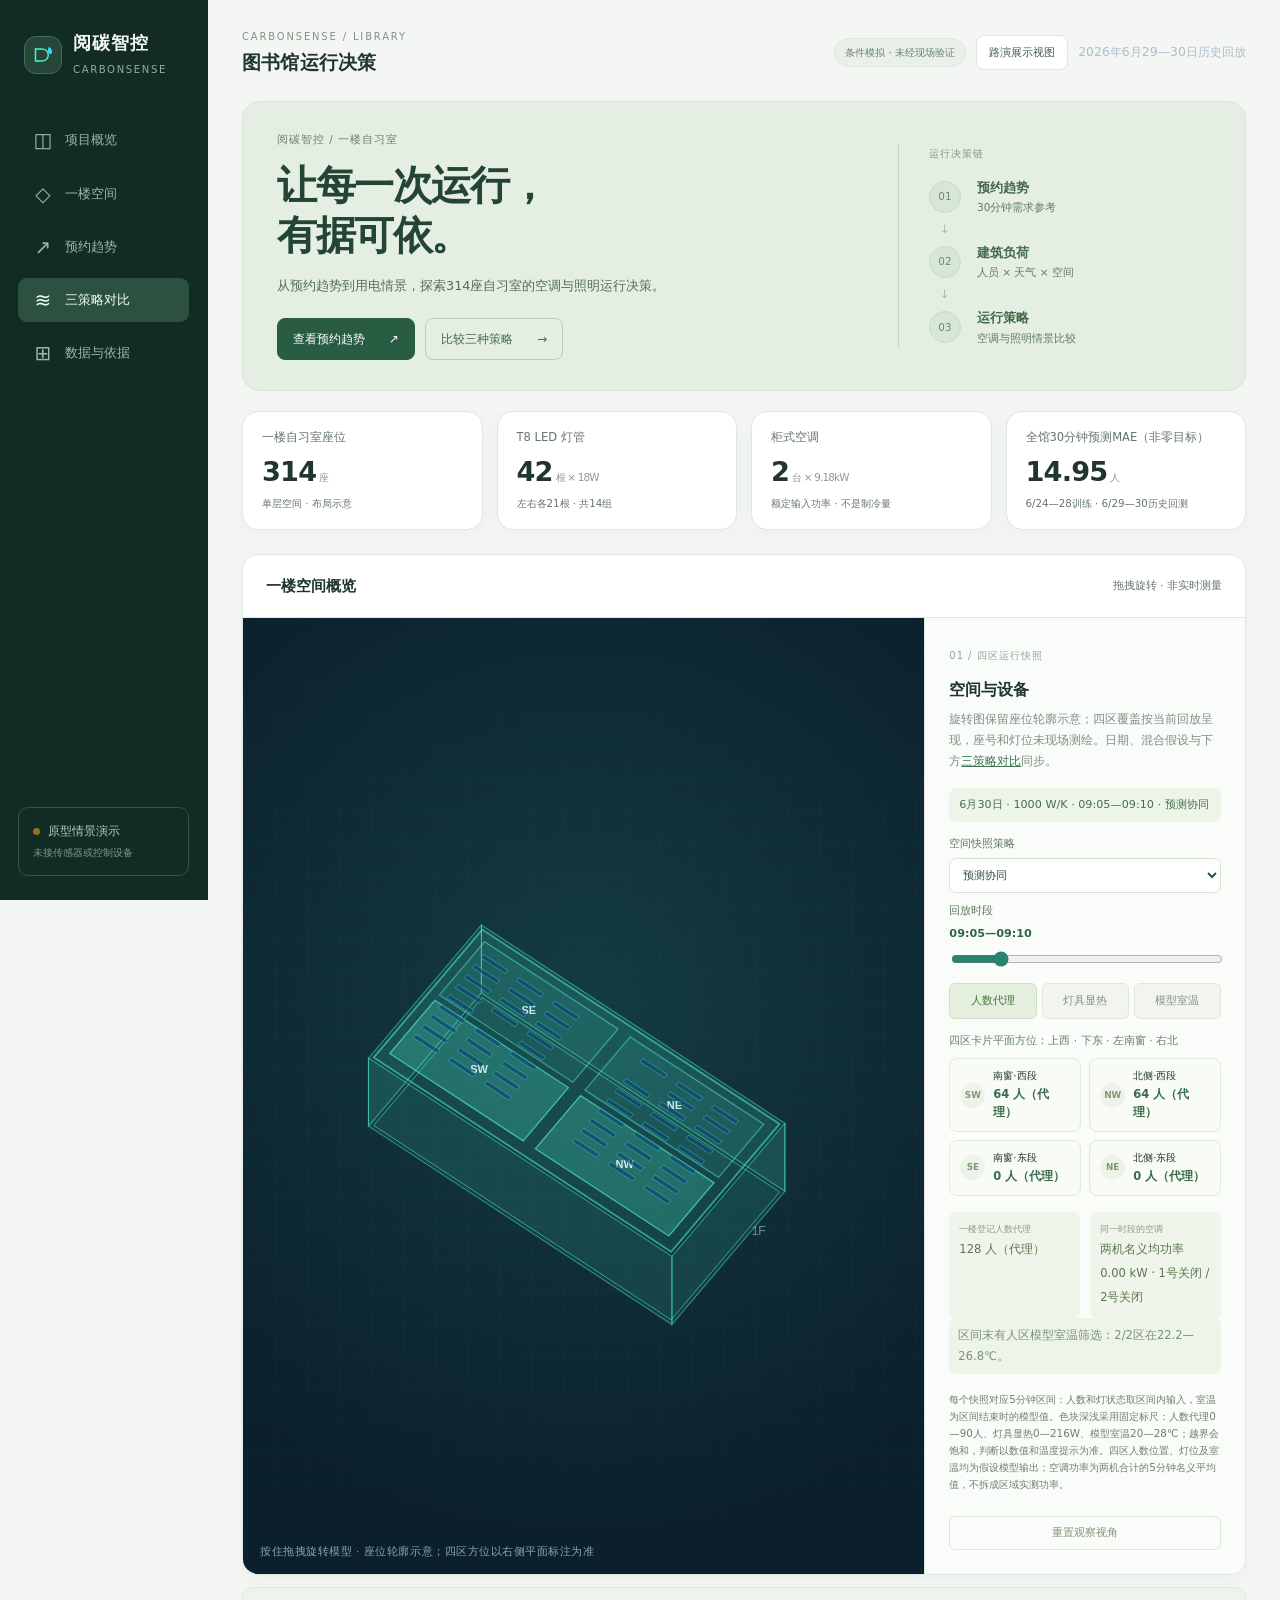
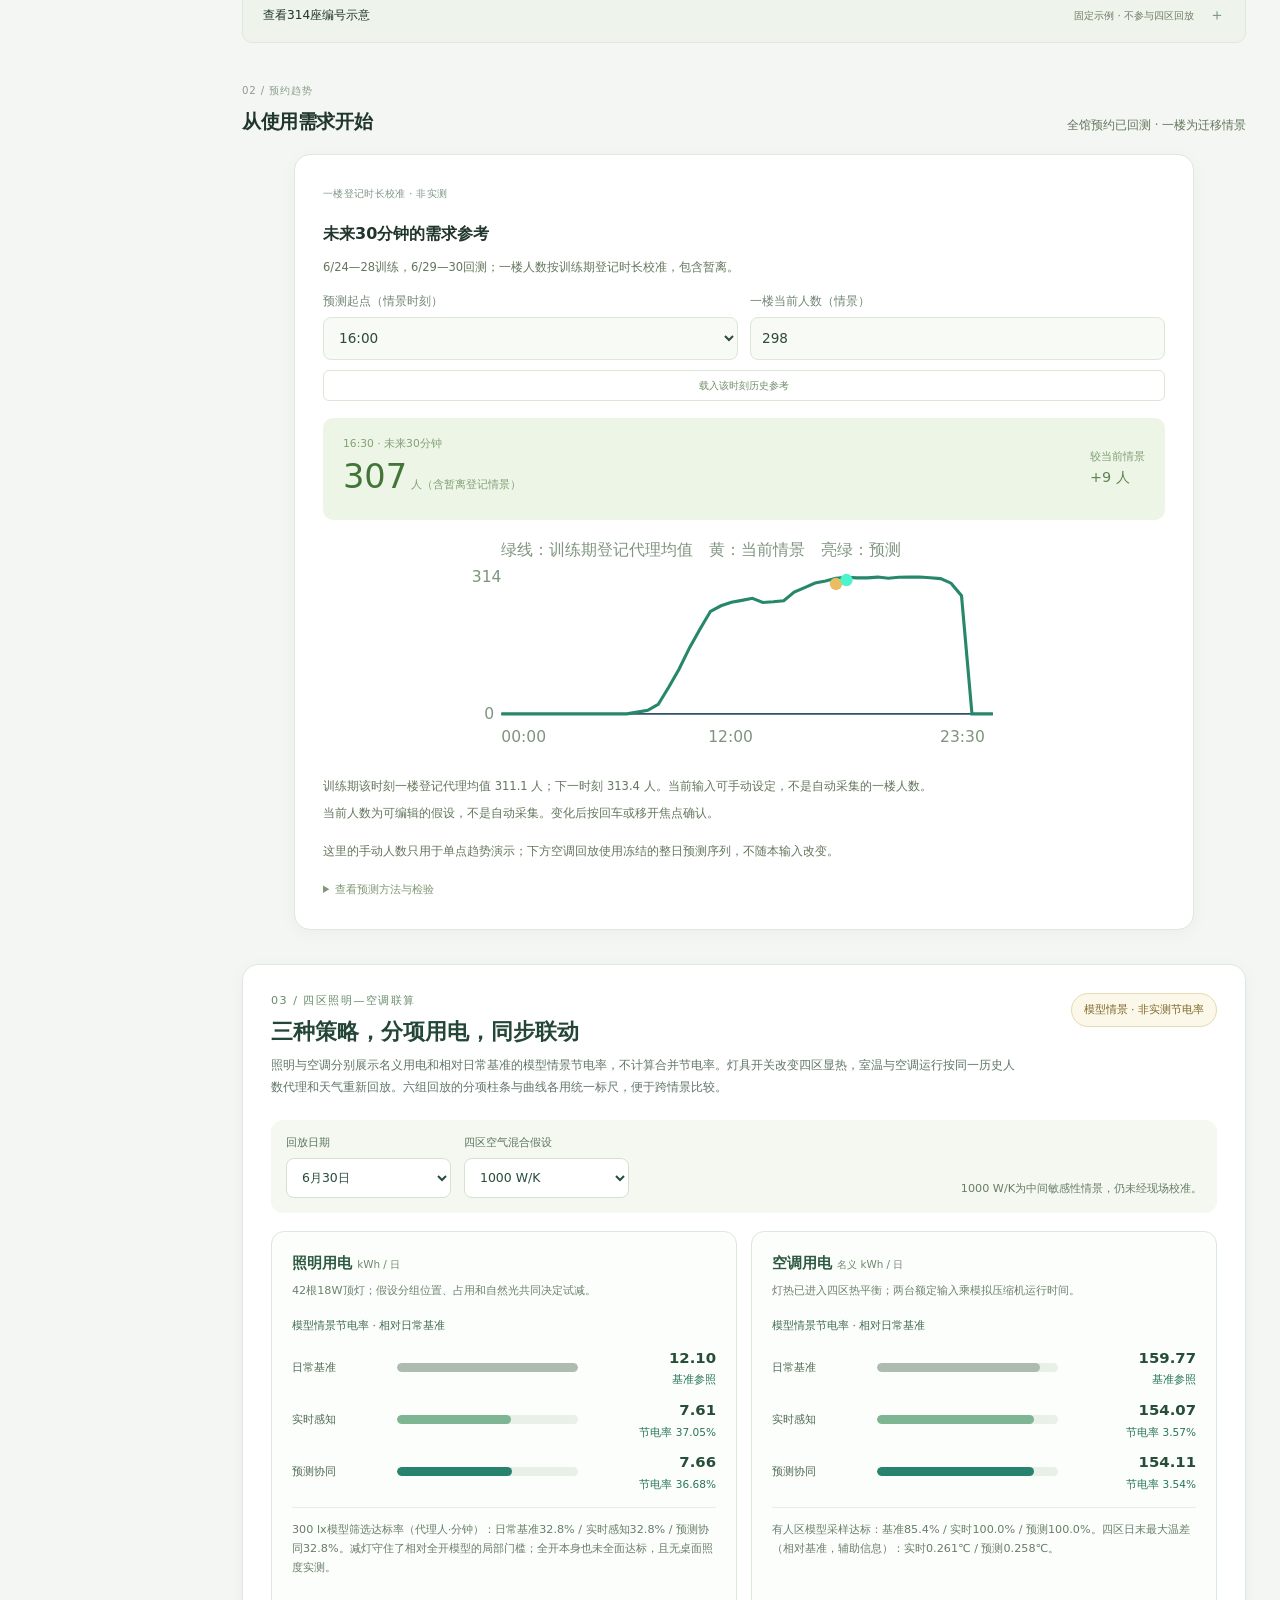
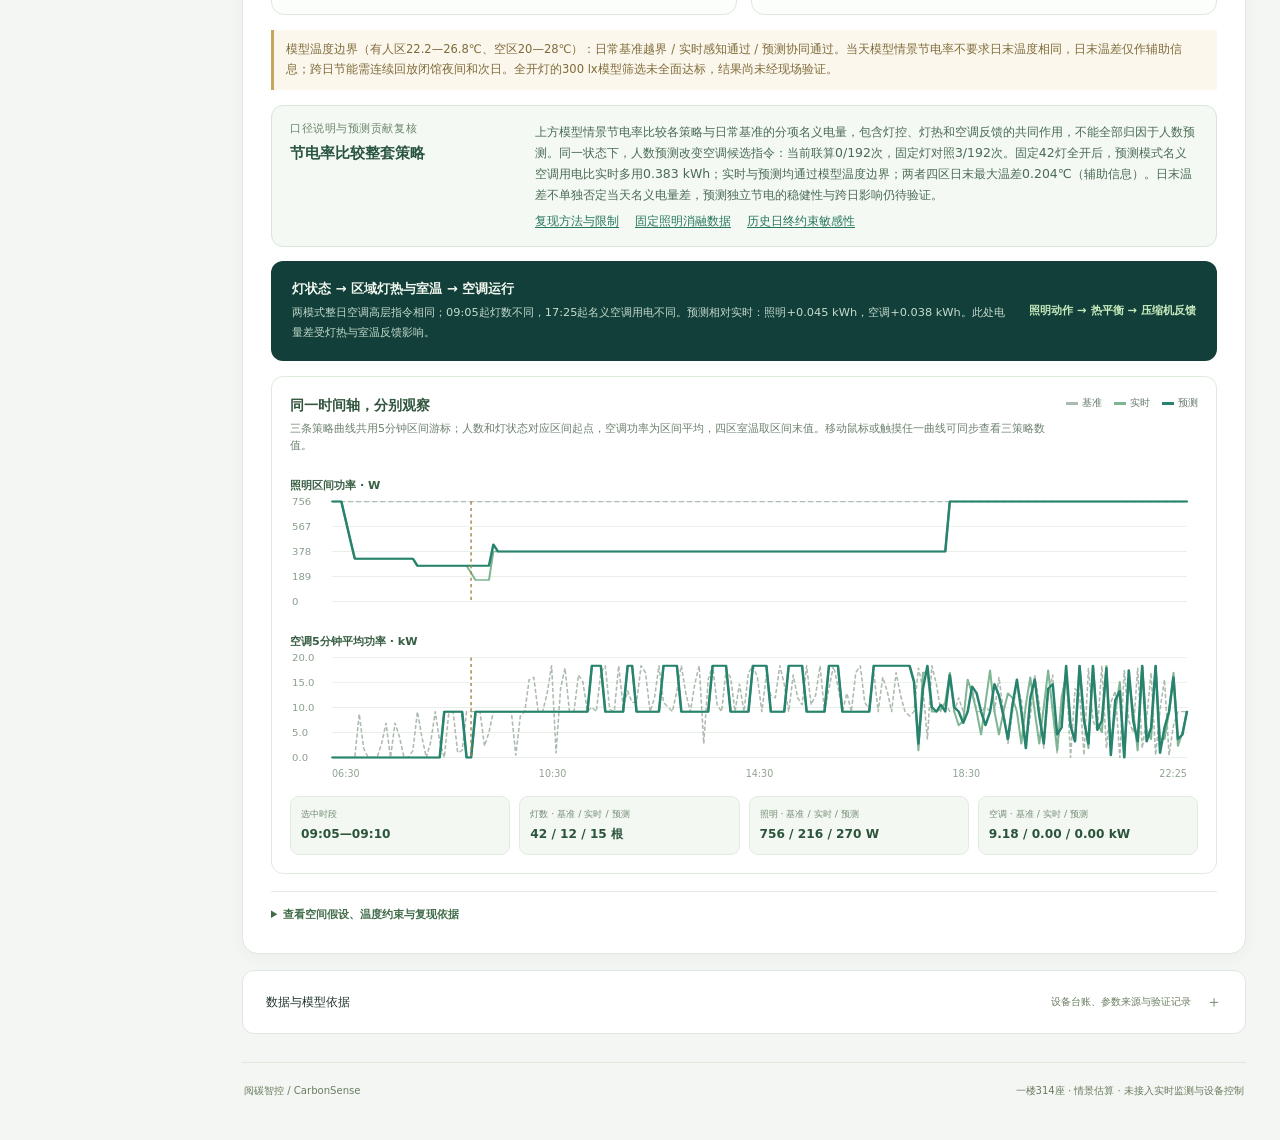
==== commit 297aae32: "Show baseline-relative scenario savings and separate terminal temperature information" ====
--- a/index.html
+++ b/index.html
@@ -4,7 +4,7 @@
   <meta charset="utf-8">
   <meta name="viewport" content="width=device-width, initial-scale=1">
   <meta name="theme-color" content="#07111e">
-  <meta name="carbon-release" content="20261014-seat-example-v1">
+  <meta name="carbon-release" content="20261014-terminal-info-v1">
   <meta name="description" content="阅碳智控：基于占用预测的图书馆智能控碳数字孪生平台。">
   <link rel="icon" type="image/svg+xml" href="data:image/svg+xml,%3Csvg xmlns='http://www.w3.org/2000/svg' viewBox='0 0 64 64'%3E%3Crect width='64' height='64' rx='14' fill='%2307111e'/%3E%3Cpath d='M18 43V22h10c7 0 12 4 12 10s-5 11-12 11H18Zm7-7h3c3 0 5-2 5-4s-2-4-5-4h-3v8Z' fill='%234cf3cc'/%3E%3Cpath d='M41 17c7 4 9 9 6 15-5-1-9-5-6-15Z' fill='%2300b8ff'/%3E%3C/svg%3E">
   <title>阅碳智控 · 图书馆智能控碳数字孪生平台</title>
@@ -38,7 +38,7 @@
   </style>
   <style>.presentation .sim-result{top:105px}.presentation .live-choice strong,.presentation .result-grid b{font-size:1.18rem}.presentation .control label{font-size:.86rem}.presentation .caption-note{font-size:.76rem}</style>
   <link rel="stylesheet" href="data/dashboard-layout.css?v=04103988901a">
-  <link rel="stylesheet" href="data/joint-evidence-panel.css?v=b8f3e38444d2">
+  <link rel="stylesheet" href="data/joint-evidence-panel.css?v=8e60c91739da">
   <link rel="stylesheet" href="data/current-space-panel.css?v=0ff1208e2a23">
 </head>
 <body>
@@ -89,14 +89,14 @@
              <details class="transfer-details"><summary>查看预测方法与检验</summary><p class="transfer-warning" id="transferBoundary"></p><p id="forecastFormula"></p><p id="forecastValidationNote"></p><table class="transfer-validation"><caption>6/29—30全馆预约人数的30分钟滚动预测</caption><thead><tr><th scope="col">方法</th><th scope="col">MAE（人）</th><th scope="col">RMSE（人）</th></tr></thead><tbody id="forecastValidation"></tbody></table><p id="forecastAllValidation"></p><p id="forecastFloorValidation"></p><p>一楼对照按验证日最终签到至签退总时长事后构造，仅用于回测评分，未输入预测器。它包含暂离，不是逐时实测人数。数据仅7天，无法确认跨周泛化或实际节电。</p></details>
            </article></div></section>
       <section class="card joint-evidence section" id="controlComparison" aria-labelledby="jointHeading">
-        <div class="joint-head"><div><span class="joint-kicker">03 / 四区照明—空调联算</span><h2 id="jointHeading">三种策略，分项用电，同步联动</h2><p>照明与空调用电各自比较，不给出合并节电率。灯具开关改变四区显热，室温与空调运行按同一历史人数代理和天气重新回放。六组回放的分项柱条与曲线各用统一标尺，便于跨情景比较。6月29—30日已反复用于开发检查，不是现场实测或未触碰的新验证。</p></div><span class="joint-status">条件情景 · 节电尚未验证</span></div>
+        <div class="joint-head"><div><span class="joint-kicker">03 / 四区照明—空调联算</span><h2 id="jointHeading">三种策略，分项用电，同步联动</h2><p>照明与空调分别展示名义用电和相对日常基准的模型情景节电率，不计算合并节电率。灯具开关改变四区显热，室温与空调运行按同一历史人数代理和天气重新回放。六组回放的分项柱条与曲线各用统一标尺，便于跨情景比较。</p></div><span class="joint-status">模型情景 · 非实测节电率</span></div>
         <div class="joint-controls"><label for="jointDate">回放日期<select id="jointDate"><option value="2026-06-30">6月30日</option><option value="2026-06-29">6月29日</option></select></label><label for="jointMix">四区空气混合假设<select id="jointMix"><option value="1000">1000 W/K</option><option value="300">300 W/K · 原默认</option><option value="5000">5000 W/K · 强混合</option></select></label><span class="joint-mix-note" id="jointMixNote"></span></div>
-        <div class="joint-columns"><article class="joint-meter" aria-labelledby="jointLightingHeading"><h3 id="jointLightingHeading">照明用电 <small>kWh / 日</small></h3><p>42根18W顶灯；假设分组位置、占用和自然光共同决定试减。</p><div id="jointLightingBars" aria-live="polite"></div><p class="joint-meter-foot" id="jointLightingFoot"></p></article><article class="joint-meter" aria-labelledby="jointHvacHeading"><h3 id="jointHvacHeading">空调用电 <small>名义 kWh / 日</small></h3><p>灯热已进入四区热平衡；两台额定输入乘模拟压缩机运行时间。</p><div id="jointHvacBars" aria-live="polite"></div><p class="joint-meter-foot" id="jointHvacFoot"></p></article></div>
+        <div class="joint-columns"><article class="joint-meter" aria-labelledby="jointLightingHeading"><h3 id="jointLightingHeading">照明用电 <small>kWh / 日</small></h3><p>42根18W顶灯；假设分组位置、占用和自然光共同决定试减。</p><p class="joint-rate-caption">模型情景节电率 · 相对日常基准</p><div id="jointLightingBars" aria-live="polite"></div><p class="joint-meter-foot" id="jointLightingFoot"></p></article><article class="joint-meter" aria-labelledby="jointHvacHeading"><h3 id="jointHvacHeading">空调用电 <small>名义 kWh / 日</small></h3><p>灯热已进入四区热平衡；两台额定输入乘模拟压缩机运行时间。</p><p class="joint-rate-caption">模型情景节电率 · 相对日常基准</p><div id="jointHvacBars" aria-live="polite"></div><p class="joint-meter-foot" id="jointHvacFoot"></p></article></div>
         <p class="joint-verdict" id="jointVerdict" role="status"></p>
-        <div class="joint-forecast-audit" aria-labelledby="jointForecastAuditHeading"><div class="joint-forecast-audit-head"><span>预测动作与固定照明复核</span><strong id="jointForecastAuditHeading">预测独立节电尚未成立</strong></div><p id="jointForecastAuditBody" aria-live="polite">正在读取预测动作与固定照明回放…</p><div class="joint-forecast-audit-links"><a href="evidence/README.md">复现方法与限制</a><a href="evidence/forecast-fixed-light-ablation.json">固定照明消融数据</a><a href="evidence/forecast-terminal-guard-step-sensitivity.json">日终约束步长检查</a></div></div>
+        <div class="joint-forecast-audit" aria-labelledby="jointForecastAuditHeading"><div class="joint-forecast-audit-head"><span>口径说明与预测贡献复核</span><strong id="jointForecastAuditHeading">节电率比较整套策略</strong></div><p id="jointForecastAuditBody" aria-live="polite">正在读取预测动作与固定照明回放…</p><div class="joint-forecast-audit-links"><a href="evidence/README.md">复现方法与限制</a><a href="evidence/forecast-fixed-light-ablation.json">固定照明消融数据</a><a href="evidence/forecast-terminal-guard-step-sensitivity.json">历史日终约束敏感性</a></div></div>
         <div class="joint-link"><div><strong>灯状态 → 区域灯热与室温 → 空调运行</strong><p id="jointLinkage"></p></div><span class="joint-link-flow" aria-hidden="true">照明动作 → 热平衡 → 压缩机反馈</span></div>
         <div class="joint-trace"><div class="joint-trace-head"><div><h3>同一时间轴，分别观察</h3><p>三条策略曲线共用5分钟区间游标；人数和灯状态对应区间起点，空调功率为区间平均，四区室温取区间末值。移动鼠标或触摸任一曲线可同步查看三策略数值。</p></div><div class="joint-legend"><span><i></i>基准</span><span><i class="realtime"></i>实时</span><span><i class="predictive"></i>预测</span></div></div><div class="joint-plot"><span>照明区间功率 · W</span><svg id="jointLightingChart" viewBox="0 0 900 145" preserveAspectRatio="none" role="img" aria-label="三模式照明功率逐5分钟曲线"></svg></div><div class="joint-plot"><span>空调5分钟平均功率 · kW</span><svg id="jointHvacChart" viewBox="0 0 900 145" preserveAspectRatio="none" role="img" aria-label="三模式名义空调功率逐5分钟曲线"></svg></div><div class="joint-time-axis"><span>06:30</span><span>10:30</span><span>14:30</span><span>18:30</span><span>22:25</span></div><div class="joint-cursor-values"><div><small>选中时段</small><strong id="jointCursorTime">—</strong></div><div><small>灯数 · 基准 / 实时 / 预测</small><strong id="jointCursorLamps">—</strong></div><div><small>照明 · 基准 / 实时 / 预测</small><strong id="jointCursorLighting">—</strong></div><div><small>空调 · 基准 / 实时 / 预测</small><strong id="jointCursorHvac">—</strong></div></div></div>
-        <details class="joint-disclosure"><summary>查看空间假设、温度约束与复现依据</summary><p>图上西、下东、左南窗、右北。两台空调在南窗一侧，分别靠西、东段，可独立开启；实际风量与供风覆盖未知。四区座位70/90/70/84和“西段优先”分布属于假设，人数来自含暂离的一楼登记代理，不能据此认定某区实际无人。</p><p>联算另假设14组灯分为南、北两排，每排沿西—东7组，各组三根；四区对应9/12/9/12根。这个灯位—座位映射尚无现场图证，与归档页旧单区照明分组不同。每根18W电功率按所在区显热纳入四区热平衡；空调规划时暂保持当前灯状态，执行回放每5分钟更新。300 lx仅为未校准的平均照度筛选值，实际桌面照度、光通量、窗帘和人员位置未知。卡片达标率按每5分钟人数代理累积的人·分钟计算，不是灯组达标率或实测座位照度。减灯只守住“该组全开模型照度与300 lx两者中的较低值”，不等于绝对达标。六组回放中同一策略的灯数轨迹相同，因此切换日期或混合参数不会改变该策略的照明电量；三策略之间仍有差异。</p><p>三种策略共用22.2—26.8℃有人区模型室温与20—28℃空区边界，不是设备设温。空调预测采用冻结下一半小时人数与11人动作门槛；每5分钟决策、15秒积分。基准两台按24℃设备设温。分项比较的温度可比门槛要求基准与候选都通过上述模型边界，且四区日末最大温差不超过0.05℃；这不是现场舒适标准。即使温度可比，照明模型全开也未全面达300 lx，不能直接称合格节电。300/1000/5000 W/K混合系数均未校准，6/29—30日不是未触碰的独立测试。</p><p>“同状态指令改变”是在预测回放的每个决策点，用同一当前模型状态分别计算冻结人数预测与当前人数保持的候选指令，再统计实际不同的次数；选用预测分支不必然改变指令。“整日指令差”比较两个各自演化的回放，也受不同灯热与室温反馈影响，不能当作预测的独立节电归因。<a href="data/joint-forecast-action-data.js">预测动作审计</a>可由冻结回放核对。</p><p>旧固定全开灯的<a href="data/hvac-v3-replay-summary.json">V3空调回放</a>与<a href="data/hvac-v3-step-sensitivity.json">步长敏感性</a>保留供审计，不与这组分项电量混用。当前分项回放数据与哈希见<a href="data/joint-evidence-manifest.json">联算来源清单</a>；实现见<a href="data/lighting-hvac-joint-model.js">联算模型</a>、<a href="data/lighting-hvac-separated-view.js">展示适配器</a>、<a href="data/hvac-forecast-guard-v3-model.js">预测保护控制器</a>。无室温、照度、区域在座或历史电表实测，不向设备下发指令。</p></details>
+        <details class="joint-disclosure"><summary>查看空间假设、温度约束与复现依据</summary><p>图上西、下东、左南窗、右北。两台空调在南窗一侧，分别靠西、东段，可独立开启；实际风量与供风覆盖未知。四区座位70/90/70/84和“西段优先”分布属于假设，人数来自含暂离的一楼登记代理，不能据此认定某区实际无人。</p><p>联算另假设14组灯分为南、北两排，每排沿西—东7组，各组三根；四区对应9/12/9/12根。这个灯位—座位映射尚无现场图证，与归档页旧单区照明分组不同。每根18W电功率按所在区显热纳入四区热平衡；空调规划时暂保持当前灯状态，执行回放每5分钟更新。300 lx仅为未校准的平均照度筛选值，实际桌面照度、光通量、窗帘和人员位置未知。卡片达标率按每5分钟人数代理累积的人·分钟计算，不是灯组达标率或实测座位照度。减灯只守住“该组全开模型照度与300 lx两者中的较低值”，不等于绝对达标。六组回放中同一策略的灯数轨迹相同，因此切换日期或混合参数不会改变该策略的照明电量；三策略之间仍有差异。</p><p>模型情景节电率＝（同组日常基准名义电量－当前策略名义电量）÷基准名义电量×100%。照明、空调分别计算；正值表示少用电，负值表示多用电；基准电量为0时不计算。该比例仅表示同日起点、同人数代理、天气和设备条件下的分项名义电量降幅，温度、照度与日终状态检查单独呈现；不代表现场实测节电率，也不能全部归因于人数预测。</p><p>三种策略共用22.2—26.8℃有人区模型室温与20—28℃空区边界，不是设备设温。空调预测采用冻结下一半小时人数与11人动作门槛；每5分钟决策、15秒积分。基准两台按24℃设备设温。当天模型情景节电率不要求日末温度相同。全天温度边界、照度与四区日末最大温差分别展示；日末温差作为辅助信息，不用于单独判定当天电量降幅是否有效。若要判断持续节能，需把闭馆夜间、次日天气和开机条件纳入连续回放，检查是否出现补偿用电；当前尚未开展这项跨日验证。照明全开模型也未全面达300 lx，不能把名义电量降幅称为实测节电。300/1000/5000 W/K混合系数均未校准，6/29—30日不是未触碰的独立测试。</p><p>“同状态指令改变”是在预测回放的每个决策点，用同一当前模型状态分别计算冻结人数预测与当前人数保持的候选指令，再统计实际不同的次数；选用预测分支不必然改变指令。“整日指令差”比较两个各自演化的回放，也受不同灯热与室温反馈影响，不能当作预测的独立节电归因。<a href="data/joint-forecast-action-data.js">预测动作审计</a>可由冻结回放核对。</p><p>旧固定全开灯的<a href="data/hvac-v3-replay-summary.json">V3空调回放</a>与<a href="data/hvac-v3-step-sensitivity.json">步长敏感性</a>保留供审计，不与这组分项电量混用。当前分项回放数据与哈希见<a href="data/joint-evidence-manifest.json">联算来源清单</a>；实现见<a href="data/lighting-hvac-joint-model.js">联算模型</a>、<a href="data/lighting-hvac-separated-view.js">展示适配器</a>、<a href="data/hvac-forecast-guard-v3-model.js">预测保护控制器</a>。无室温、照度、区域在座或历史电表实测，不向设备下发指令。</p></details>
       </section>
 
  <details class="data-disclosure" id="projectEvidence"><summary><span>数据与模型依据</span><small>设备台账、参数来源与验证记录</small></summary><div class="evidence-content">      <section class="card evidence" aria-labelledby="equipmentHeading"><h2 id="equipmentHeading">现场设备台账与接入状态</h2><div class="equipment-grid"><p><b>照明已确认</b>42根18W T8 LED灯管，3根一组。每侧7组、21根，单侧378W，全室756W。团队确认同组灯管可以分别开关。</p><p><b>空调铭牌与用户确认</b>2台海尔柜机，同侧墙边。一台铭牌为 KFRd-280LW/730A，输入9180W、制冷量28000W；2026-10-11用户确认第二台同规格。过去通常两台同时开关，但两台可分别开启、设温和调风向；尚无第二台照片、供风覆盖或运行功率实测。<a href="evidence/equipment-provenance-correction.json">设备来源更正记录</a>区分冻结文件旧措辞与当前确认。</p><p><b>当前演示能力</b>已实现人数代理预测与四区照明—空调联算；旧单时段热湿试算保留在历史归档。联网设备尚未安装，网页未发送硬件指令。</p></div><p class="evidence-note">预约年份已确认是2026年，使用6/24—30日共336条半小时全馆统计。没有一楼实际在座、室内温湿度或历史电耗，预约可能未去重。座位状态仍为示例；新版输出是未校准情景估计，不是实测节能结论。</p></section>
@@ -207,7 +207,7 @@
     document.addEventListener('keydown',event=>{if(event.key==='Escape'&&document.body.classList.contains('presentation'))setPresentation(false)});
     const navLinks=[...document.querySelectorAll('.nav a')];const sections=navLinks.map(a=>document.querySelector(a.getAttribute('href'))).filter(Boolean);const observer=new IntersectionObserver(entries=>{entries.forEach(entry=>{if(entry.isIntersecting){navLinks.forEach(a=>a.classList.toggle('active',a.getAttribute('href')===`#${entry.target.id}`))}})},{rootMargin:'-30% 0px -60% 0px'});sections.forEach(section=>observer.observe(section));
   </script>
-  <script src="data/joint-evidence-panel.js?v=0b0cd4c159ee"></script>
+  <script src="data/joint-evidence-panel.js?v=9c27005abf77"></script>
   <script src="data/current-space-panel.js?v=ea5cc281fd65"></script>
   <script src="data/dashboard-layout.js?v=0f0eef5bd3ae"></script>
 </body>
--- a/data/joint-evidence-panel.css
+++ b/data/joint-evidence-panel.css
@@ -12,8 +12,12 @@
 .joint-meter{padding:20px;border:1px solid #dce8dc;border-radius:13px;background:#fcfefb;min-width:0}
 .joint-meter h3{font-size:.92rem;margin:0;color:#2d5940}.joint-meter h3 small{font-size:.65rem;color:#6d886f;font-weight:400}
 .joint-meter>p{font-size:.7rem;line-height:1.7;color:#6d816d;margin:7px 0 17px}
-.joint-mode-row{display:grid;grid-template-columns:95px minmax(0,1fr) 72px;gap:10px;align-items:center;margin:12px 0;font-size:.71rem;color:#506953}
+.joint-mode-row{display:grid;grid-template-columns:95px minmax(0,1fr) 128px;gap:10px;align-items:center;margin:12px 0;font-size:.71rem;color:#506953}
 .joint-mode-row strong{text-align:right;color:#254d38;font-size:.93rem;font-variant-numeric:tabular-nums}
+.joint-mode-values{display:grid;justify-items:end;gap:3px;min-width:0}
+.joint-saving-rate{font-size:.66rem;color:#28745a;font-variant-numeric:tabular-nums;line-height:1.4;text-align:right}
+.joint-saving-rate.is-negative{color:#9b593c}
+.joint-meter>.joint-rate-caption{margin:10px 0 13px;color:#416b52;font-size:.68rem;line-height:1.6}
 .joint-mode-track{height:9px;border-radius:100px;overflow:hidden;background:#e8f0e8}.joint-mode-track i{display:block;height:100%;border-radius:100px;background:#aebbb0}
 .joint-mode-track i.realtime{background:#7eb693}.joint-mode-track i.predictive{background:#27836d}
 .joint-meter-foot{border-top:1px solid #e5eee3;margin-top:16px!important;padding-top:12px;color:#687d68!important}
@@ -42,4 +46,4 @@
 .joint-disclosure{margin-top:17px;border-top:1px solid #e3ece1;padding-top:13px;color:#637965;font-size:.7rem;line-height:1.8}
 .joint-disclosure summary{cursor:pointer;color:#416c49;font-weight:600}.joint-disclosure p{margin:11px 0}.joint-disclosure a{color:#2c7961}
 @media(max-width:960px){.joint-columns{grid-template-columns:1fr}.joint-link-flow{display:none}.joint-controls .joint-mix-note{margin-left:0}}
-@media(max-width:650px){.joint-evidence{padding:19px 16px}.joint-head{display:block}.joint-status{display:inline-block;margin-top:12px}.joint-controls{display:grid;grid-template-columns:1fr 1fr}.joint-controls select{min-width:0;width:100%}.joint-controls .joint-mix-note{grid-column:1/-1}.joint-forecast-audit{grid-template-columns:1fr}.joint-forecast-audit-links{grid-column:1}.joint-trace-head{display:block}.joint-legend{margin-top:9px}.joint-cursor-values{grid-template-columns:1fr 1fr}.joint-cursor-values strong{font-size:.68rem}.joint-mode-row{grid-template-columns:82px minmax(0,1fr) 65px;gap:7px}}
+@media(max-width:650px){.joint-evidence{padding:19px 16px}.joint-head{display:block}.joint-status{display:inline-block;margin-top:12px}.joint-controls{display:grid;grid-template-columns:1fr 1fr}.joint-controls select{min-width:0;width:100%}.joint-controls .joint-mix-note{grid-column:1/-1}.joint-forecast-audit{grid-template-columns:1fr}.joint-forecast-audit-links{grid-column:1}.joint-trace-head{display:block}.joint-legend{margin-top:9px}.joint-cursor-values{grid-template-columns:1fr 1fr}.joint-cursor-values strong{font-size:.68rem}.joint-mode-row{grid-template-columns:72px minmax(0,1fr) 105px;gap:7px}}
